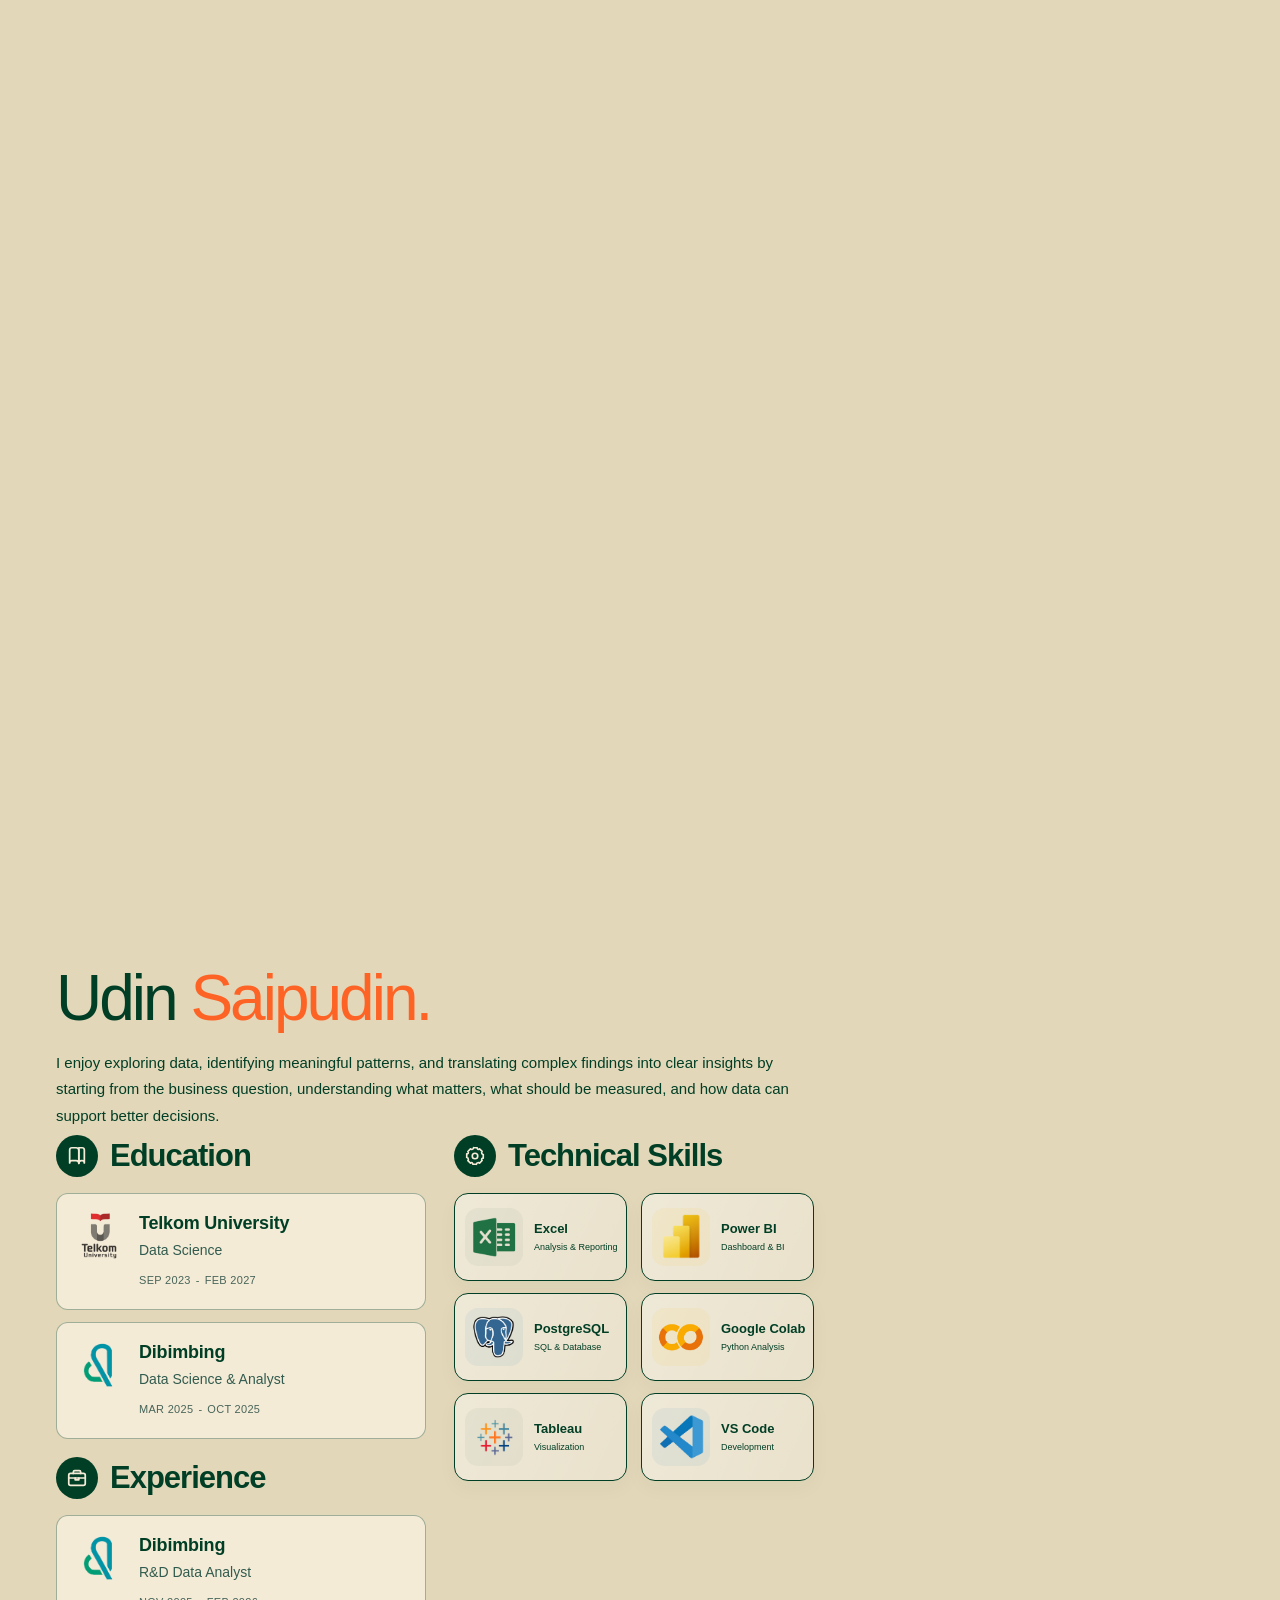
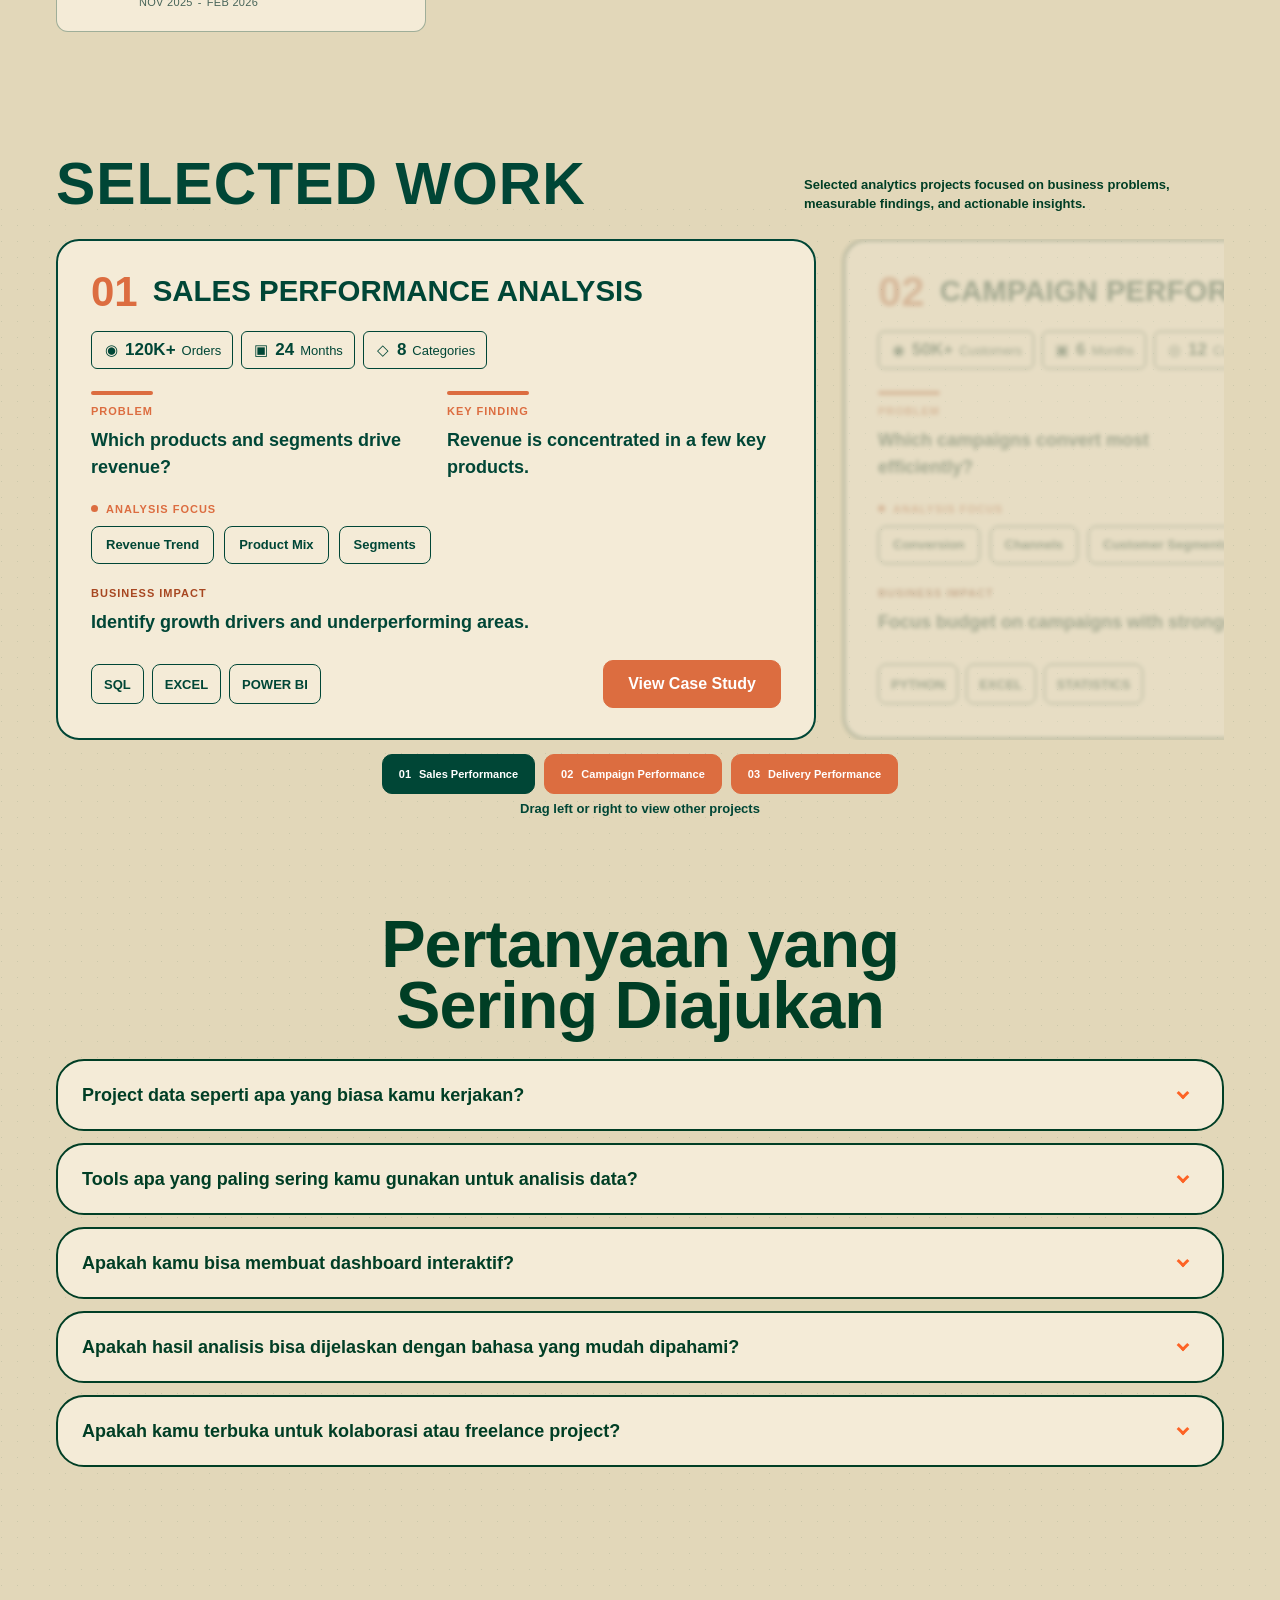
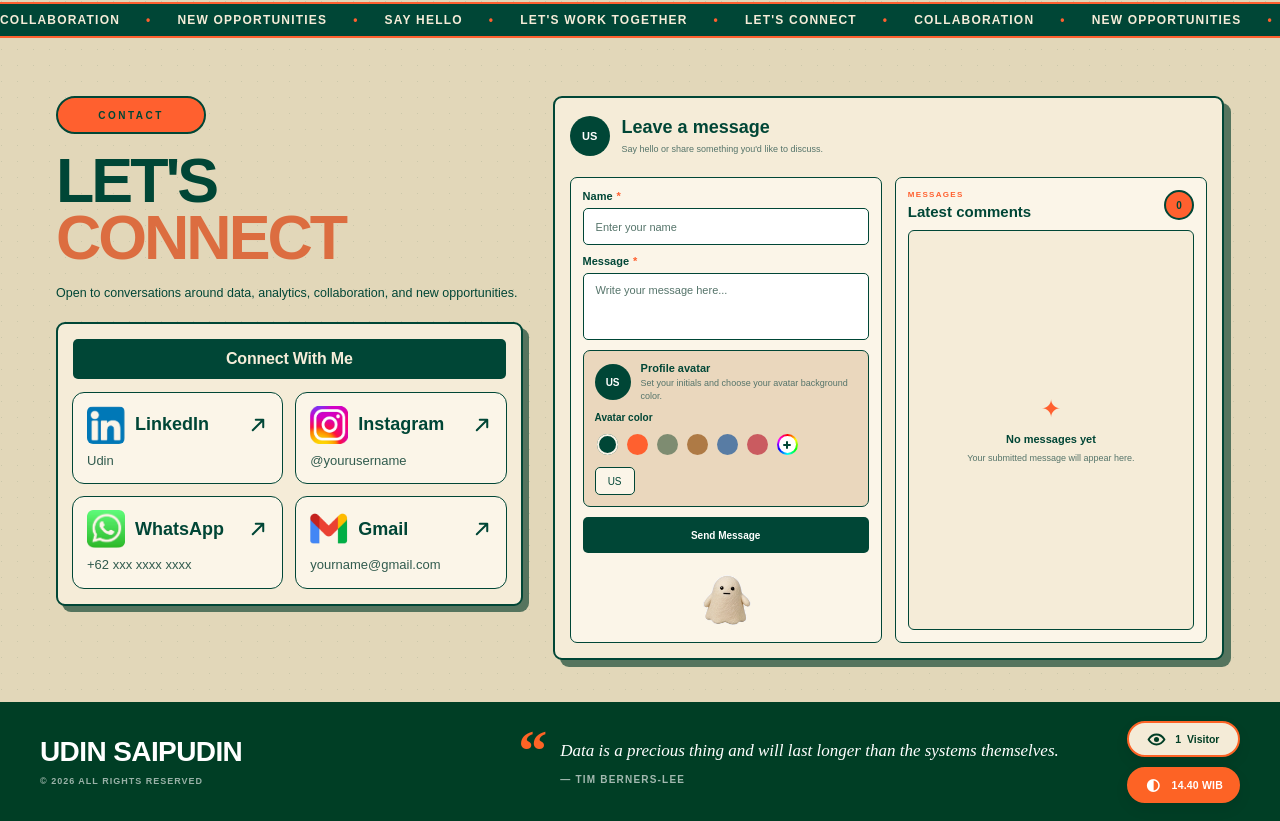
==== index.html @ 961dd802 "1" ====
<!DOCTYPE html>
<html lang="en">

<head>
  <meta charset="UTF-8">

  <!-- ================================================
       VIEWPORT
       ================================================ -->

  <meta
    name="viewport"
    content="width=device-width, initial-scale=1.0"
  >

  <meta
    name="description"
    content="Udin Saipudin — Data Analysis Portfolio"
  >

  <title>Udin Saipudin — Data Analysis Portfolio</title>
  <link rel="icon" href="assets/favicon.svg" type="image/svg+xml">

  <!-- ================================================
       PRELOAD
       ================================================ -->

  <link
    rel="preload"
    href="logo/hantu.gif"
    as="image"
  >


  <!-- ================================================
       GLOBAL STYLES
       ================================================ -->

  <link
    rel="stylesheet"
    href="css/global.css?v=20261027-tablet"
  >

  <link
    rel="stylesheet"
    href="css/intro.css?v=20261027-tablet"
  >


  <!-- ================================================
       DESKTOP LAPTOP
       Shared foundation from 768px (except phone landscape).

       Size adjustments live in desktop-laptop/responsive.css.
       ================================================ -->

  <link
    rel="stylesheet"
    href="css/desktop-laptop/navbar.css?v=20261027-tablet"
    media="screen and (min-width: 768px) and (height > 500px), screen and (width > 932px)"
  >

  <link
    rel="stylesheet"
    href="css/desktop-laptop/home.css?v=20261027-tablet"
    media="screen and (min-width: 768px) and (height > 500px), screen and (width > 932px)"
  >

  <link
    rel="stylesheet"
    href="css/desktop-laptop/about.css?v=20261027-tablet"
    media="screen and (min-width: 768px) and (height > 500px), screen and (width > 932px)"
  >

  <link
    rel="stylesheet"
    href="css/desktop-laptop/projects.css?v=20261027-tablet"
    media="screen and (min-width: 768px) and (height > 500px), screen and (width > 932px)"
  >

  <link
    rel="stylesheet"
    href="css/desktop-laptop/faq.css?v=20261027-tablet"
    media="screen and (min-width: 768px) and (height > 500px), screen and (width > 932px)"
  >

  <link
    rel="stylesheet"
    href="css/desktop-laptop/footer.css?v=20261027-tablet"
    media="screen and (min-width: 768px) and (height > 500px), screen and (width > 932px)"
  >

  <link
    rel="stylesheet"
    href="css/desktop-laptop/contact.css?v=20261027-tablet"
    media="screen and (min-width: 768px) and (height > 500px), screen and (width > 932px)"
  >


  <!-- ================================================
       DESKTOP MONITOR
       1600px+

       Monitor styles override laptop styles.
       ================================================ -->

  <link
    rel="stylesheet"
    href="css/desktop-monitor/about.css?v=20261027-tablet"
    media="screen and (min-width: 1600px)"
  >

  <link
    rel="stylesheet"
    href="css/desktop-monitor/projetcs.css?v=20261027-tablet"
    media="screen and (min-width: 1600px)"
  >

  <link
    rel="stylesheet"
    href="css/desktop-monitor/faq.css?v=20261027-tablet"
    media="screen and (min-width: 1600px)"
  >

  <link
    rel="stylesheet"
    href="css/desktop-monitor/contact.css?v=20261027-tablet"
    media="screen and (min-width: 1600px)"
  >


  <!-- Shared laptop foundation stays active on tablet-sized windows. -->
  <link rel="stylesheet" href="css/desktop-laptop/responsive.css?v=20261027-preserve-laptop"
    media="screen and (768px <= width < 1200px) and (height > 500px), screen and (932px < width < 1200px)">

  <!-- ================================================
       TABLET

       Standard tablet:
       768px - 1199px

       Short landscape screens with width <= 932px
       are reserved for mobile landscape styles.

       The CSS files themselves must use matching
       media conditions.
       ================================================ -->

  <link
    rel="stylesheet"
    href="css/tablet/navbar.css?v=20261027-tablet"
    media="screen and (768px <= width < 1200px) and (height > 500px), screen and (932px < width < 1200px)"
  >

  <link
    rel="stylesheet"
    href="css/tablet/home.css?v=20261027-tablet"
    media="screen and (768px <= width < 1200px) and (height > 500px), screen and (932px < width < 1200px)"
  >

  <link
    rel="stylesheet"
    href="css/tablet/about.css?v=20261027-tablet"
    media="screen and (768px <= width < 1200px) and (height > 500px), screen and (932px < width < 1200px)"
  >

  <link
    rel="stylesheet"
    href="css/tablet/projects.css?v=20261027-tablet"
    media="screen and (768px <= width < 1200px) and (height > 500px), screen and (932px < width < 1200px)"
  >

  <link
    rel="stylesheet"
    href="css/tablet/faq.css?v=20261027-tablet"
    media="screen and (768px <= width < 1200px) and (height > 500px), screen and (932px < width < 1200px)"
  >

  <link
    rel="stylesheet"
    href="css/tablet/contact.css?v=20261027-tablet"
    media="screen and (768px <= width < 1200px) and (height > 500px), screen and (932px < width < 1200px)"
  >

  <link
    rel="stylesheet"
    href="css/tablet/footer.css?v=20261027-tablet"
    media="screen and (768px <= width < 1200px) and (height > 500px), screen and (932px < width < 1200px)"
  >


  <!-- ================================================
       MOBILE — PORTRAIT AND LANDSCAPE

       Portrait / narrow screens:
       width <= 767px

       Phone landscape:
       orientation: landscape
       width <= 932px
       height <= 500px

       IMPORTANT:
       Inside each mobile CSS file, its own @media
       condition must be updated to match.
       ================================================ -->

  <link
    rel="stylesheet"
    href="css/mobile/navbar.css?v=20261027-tablet"
    media="screen and (width < 768px), screen and (orientation: landscape) and (max-width: 932px) and (max-height: 500px)"
  >

  <link
    rel="stylesheet"
    href="css/mobile/home.css?v=20261027-tablet"
    media="screen and (width < 768px), screen and (orientation: landscape) and (max-width: 932px) and (max-height: 500px)"
  >

  <link
    rel="stylesheet"
    href="css/mobile/about.css?v=20261027-tablet"
    media="screen and (width < 768px), screen and (orientation: landscape) and (max-width: 932px) and (max-height: 500px)"
  >

  <link
    rel="stylesheet"
    href="css/mobile/projects.css?v=20261027-tablet"
    media="screen and (width < 768px), screen and (orientation: landscape) and (max-width: 932px) and (max-height: 500px)"
  >

  <link
    rel="stylesheet"
    href="css/mobile/faq.css?v=20261027-tablet"
    media="screen and (width < 768px), screen and (orientation: landscape) and (max-width: 932px) and (max-height: 500px)"
  >

  <link
    rel="stylesheet"
    href="css/mobile/contact.css?v=20261027-tablet"
    media="screen and (width < 768px), screen and (orientation: landscape) and (max-width: 932px) and (max-height: 500px)"
  >

  <link
    rel="stylesheet"
    href="css/mobile/footer.css?v=20261027-tablet"
    media="screen and (width < 768px), screen and (orientation: landscape) and (max-width: 932px) and (max-height: 500px)"
  >

  <!-- Shared card content sizing follows the available card width. -->
  <link rel="stylesheet" href="css/cards.css?v=20261027-preserve-laptop"
    media="screen and (width < 1200px), screen and (width >= 1600px)">
  <link rel="stylesheet" href="css/navigation.css?v=20261027-nav-pill">
  <link rel="stylesheet" href="css/project-details.css?v=20261027-project-panels">
  <link rel="stylesheet" href="css/contact-details.css?v=20261027-contact-copy">
  <link rel="stylesheet" href="css/about-records.css?v=20261027-records">
</head>

<body class="intro-active">

  <!-- ================================================
       INTRO
       ================================================ -->

  <div id="intro-screen" class="intro-screen">

    <div id="intro-content" class="intro-content">

      <div class="intro-ghost-wrap">

        <img
          id="intro-ghost"
          class="intro-ghost"
          src="logo/hantu.gif"
          alt=""
          draggable="false"
        >

      </div>

      <div class="intro-copy">

        <h1 class="intro-title">
          WELCOME
        </h1>

        <p class="intro-subtitle">
          TO MY PORTFOLIO
        </p>

      </div>

    </div>

  </div>


  <!-- ================================================
       NAVBAR
       ================================================ -->

  <div id="navbar-root"></div>


  <!-- ================================================
       MAIN SECTIONS
       ================================================ -->

  <main id="main-root"></main>


  <!-- ================================================
       FOOTER
       ================================================ -->

  <div id="footer-root"></div>


  <!-- ================================================
       JAVASCRIPT
       ================================================ -->

  <script
    src="js/intro.js"
    defer
  ></script>

  <script
    src="js/navbar.js"
    defer
  ></script>

  <script
    src="js/faq.js"
    defer
  ></script>

  <script
    src="js/contact.js"
    defer
  ></script>

  <script
    src="js/footer.js"
    defer
  ></script>

  <script
    src="js/projects-carousel.js"
    defer
  ></script>

  <script
    src="js/app.js"
    defer
  ></script>

</body>
</html>
---- css/global.css ----
/* =========================================================
   UDIN SAIPUDIN — DATA ANALYSIS PORTFOLIO
   GLOBAL FOUNDATION

   REVISED: MOBILE LANDSCAPE SUPPORT

   - Mobile portrait preserved
   - Mobile landscape uses mobile foundation
   - Short landscape screens can scroll vertically
   - Prevent unintended horizontal overflow
   - Green background below footer
   - Desktop and tablet layouts preserved
   ========================================================= */


/* =========================================================
   01. FONT
   ========================================================= */

@import url(
  "https://fonts.googleapis.com/css2?family=Road+Rage&display=swap"
);


/* =========================================================
   02. DESIGN TOKENS
   ========================================================= */

:root {
  --cream: #E2D7B9;
  --peach: #E7C4A4;
  --orange: #FD6325;
  --green: #003E25;
  --paper: #F4EBD7;
  --ink: #0D2D22;

  --unit: 4px;

  /* Normal shell: Navbar + Home */
  --gutter: 24px;
  --max-width: 1560px;

  /*
     Desktop laptop inner canvas:
     About / Projects / FAQ / Contact

     Applies only at 1200px–1599px.

     Monitor 1600px+ is handled by:
     css/desktop-monitor/*.css
  */

  --desktop-content-max: 1280px;
  --desktop-content-gutter: 56px;

  --nav-h: 84px;

  --border: 2px;
  --rounded-border: 3px;

  --radius-sm: 12px;
  --radius-md: 16px;
  --radius-lg: 28px;

  --section-y: 40px;
  --gap: 20px;
}


/* =========================================================
   03. RESET
   ========================================================= */

*,
*::before,
*::after {
  box-sizing: border-box;
}

html {
  scroll-behavior: smooth;
}

/* Keyboard focus stays visible across every device stylesheet. */
:focus-visible {
  outline: 3px solid var(--orange) !important;
  outline-offset: 4px !important;
}

/* The project dialog shares one readable content layout at every breakpoint. */
.case-study-content {
  padding: clamp(24px, 4vw, 56px);
  padding-top: 80px;
  color: var(--green);
}
.case-study-content h2 {
  margin: 0 0 28px;
  font: 900 clamp(28px, 4vw, 48px)/1.1 Impact, sans-serif;
  overflow-wrap: anywhere;
}
.case-study-overview { display: grid; gap: 28px; font-size: 16px; line-height: 1.6; }
.case-study-overview .project-meta, .case-study-overview .focus-items,
.case-study-overview .project-tags { display: flex; flex-wrap: wrap; gap: 12px; }
.case-study-overview .project-insights { display: grid; gap: 24px; }
.case-study-overview .insight-label, .case-study-overview .focus-label,
.case-study-overview .impact-label { color: #a43e18; font-weight: 700; }
.case-study-overview p { margin: 8px 0 0; }
.case-study-overview .project-tag, .case-study-overview .focus-items > span {
  border: 1px solid var(--green); border-radius: 8px; padding: 6px 12px;
}

@media (prefers-reduced-motion: reduce) {
  html { scroll-behavior: auto !important; }
  *, *::before, *::after {
    animation-duration: 0.01ms !important;
    animation-iteration-count: 1 !important;
    transition: none !important;
    scroll-behavior: auto !important;
  }
}

html,
body {
  width: 100%;
  min-height: 100%;
}

body {
  margin: 0;

  color: var(--green);

  background-color: var(--cream);

  background-image:
    url(
      "data:image/svg+xml,%3Csvg xmlns='http://www.w3.org/2000/svg' width='16' height='16' viewBox='0 0 16 16'%3E%3Crect x='1' y='1' width='1' height='1' fill='%23003E25' fill-opacity='.10'/%3E%3C/svg%3E"
    );

  background-size: 16px 16px;

  font-family:
    "Trebuchet MS",
    Arial,
    sans-serif;

  overflow-x: hidden;

  text-rendering: optimizeLegibility;
  -webkit-font-smoothing: antialiased;
}


/* =========================================================
   04. BASIC ELEMENTS
   ========================================================= */

a {
  color: inherit;
  text-decoration: none;
}

button,
input,
textarea,
select {
  font: inherit;
}

button {
  color: inherit;
}

img,
svg {
  display: block;
  max-width: 100%;
}

img {
  height: auto;
}

svg {
  shape-rendering: geometricPrecision;
  text-rendering: geometricPrecision;
}

svg path,
svg line,
svg circle,
svg rect,
svg polyline,
svg polygon {
  vector-effect: non-scaling-stroke;
}


/* =========================================================
   05. MODULAR ROOTS
   ========================================================= */

#navbar-root,
#main-root,
#footer-root {
  width: 100%;
}

#navbar-root {
  position: sticky;
  top: 0;
  z-index: 1000;

  min-height: var(--nav-h);

  background: var(--cream);
}

#main-root {
  width: 100%;
  min-width: 0;
}

#footer-root {
  width: 100%;
}


/* =========================================================
   06. NORMAL MASTER SHELL

   Navbar + Home use the larger canvas.
   ========================================================= */

.shell {
  width:
    min(
      var(--max-width),
      calc(100% - (var(--gutter) * 2))
    );

  margin-left: auto;
  margin-right: auto;
}


/* =========================================================
   07. SECTION POSITION
   ========================================================= */

section[id] {
  scroll-margin-top: 96px;
}

.slide {
  min-height:
    calc(
      100svh - var(--nav-h)
    );

  padding:
    var(--section-y)
    0;

  display: flex;
  align-items: center;
}


/* =========================================================
   08. DESKTOP LAPTOP ONLY
   SMALLER CONTENT CANVAS

   1200px–1599px

   Sections:
   - About
   - Projects
   - FAQ
   - Contact
   ========================================================= */

@media screen and (min-width: 1200px)
and (max-width: 1599px) {

  /* ABOUT */
  #main-root > #about > .shell,

  /* PROJECTS */
  #main-root > #projects > .shell,

  /* CONTACT */
  #main-root > #contact > .shell {
    width:
      min(
        var(--desktop-content-max),
        calc(
          100% -
          (var(--desktop-content-gutter) * 2)
        )
      );

    margin-left: auto;
    margin-right: auto;
  }

  /*
     FAQ uses its own wrapper.
  */

  #main-root > #faq .faq-wrap {
    width:
      min(
        var(--desktop-content-max),
        calc(
          100% -
          (var(--desktop-content-gutter) * 2)
        )
      );

    margin-left: auto;
    margin-right: auto;
  }
}


/* =========================================================
   09. DESKTOP MONITOR
   1600px+

   Each section is controlled by:

   css/desktop-monitor/about.css
   css/desktop-monitor/projects.css
   css/desktop-monitor/faq.css
   css/desktop-monitor/contact.css

   No additional 1280px restriction.
   ========================================================= */


/* =========================================================
   10. SHARED SECTION HEADER
   ========================================================= */

.section-title-row {
  display: flex;
  align-items: flex-end;
  justify-content: space-between;

  gap: 24px;
  margin-bottom: 24px;
}

.section-title {
  margin: 0;

  color: var(--green);

  font:
    900 clamp(48px, 5vw, 82px) / 0.9
    Impact,
    "Arial Black",
    sans-serif;

  letter-spacing: 1px;
  text-transform: uppercase;
}

.section-copy {
  width: min(100%, 520px);
  margin: 0;

  color: var(--green);

  font-size: 15px;
  line-height: 1.62;
  font-weight: 700;
}


/* =========================================================
   11. TABLET

   Standard tablet:
   768px–1199px

   EXCEPTION:
   Short phone landscape up to 932px wide
   is handled by mobile rules below.
   ========================================================= */

@media screen and (min-width: 768px)
and (max-width: 1199px)
and (min-height: 501px),

screen and (min-width: 933px)
and (max-width: 1199px) {

  .shell {
    width: calc(100% - 48px);
  }

  #main-root .faq-wrap {
    width: calc(100% - 48px);

    margin-left: auto;
    margin-right: auto;
  }
}


/* =========================================================
   12. MOBILE PORTRAIT + PHONE LANDSCAPE

   MATCHES index.html:

   A. Width <= 767px

   OR

   B. Landscape
      Width <= 932px
      Height <= 500px

   IMPORTANT:
   This block controls the GLOBAL foundation.

   The separate css/mobile/*.css files must
   also use these same media conditions.
   ========================================================= */

@media screen and (width < 768px),

screen and (orientation: landscape)
and (max-width: 932px)
and (max-height: 500px) {

  /* -----------------------------------------------------
     MOBILE DESIGN TOKENS
     ----------------------------------------------------- */

  :root {
    --gutter: 16px;
  }


  /* -----------------------------------------------------
     DOCUMENT BACKGROUND

     Green outside the body helps prevent cream
     appearing beneath the footer.
     ----------------------------------------------------- */

  html {
    width: 100%;
    min-height: 100%;

    margin: 0;
    padding: 0;

    background-color: #003E25;

    overflow-x: clip;
    overscroll-behavior-y: none;
  }


  /* -----------------------------------------------------
     BODY BACKGROUND
     ----------------------------------------------------- */

  body {
    position: relative;

    width: 100%;
    min-width: 0;
    min-height: 100%;

    margin: 0 !important;
    padding: 0 !important;

    background-color: var(--cream);
    background-image: none;

    overflow-x: clip;
    overflow-y: visible;

    overscroll-behavior-y: none;
  }


  /* -----------------------------------------------------
     CONTENT ROOTS
     ----------------------------------------------------- */

  #navbar-root,
  #main-root,
  #footer-root {
    display: block;

    width: 100%;
    max-width: 100%;
    min-width: 0;

    margin-left: 0;
    margin-right: 0;

    box-sizing: border-box;
  }


  /* -----------------------------------------------------
     MAIN ROOT

     No unwanted gap before footer.
     ----------------------------------------------------- */

  #main-root {
    margin-bottom: 0 !important;
    padding-bottom: 0 !important;

    background-color: var(--cream);
  }


  /* -----------------------------------------------------
     FOOTER ROOT
     ----------------------------------------------------- */

  #footer-root {
    position: relative;

    display: block;

    width: 100%;
    height: auto;
    min-height: 0;

    margin: 0 !important;
    padding: 0 !important;

    background-color: #003E25;
  }


  /* -----------------------------------------------------
     SITE FOOTER
     ----------------------------------------------------- */

  #footer-root .site-footer {
    display: block;

    width: 100%;
    margin: 0 !important;

    background-color: #003E25;
  }


  /* -----------------------------------------------------
     FOOTER LAST CHILD
     ----------------------------------------------------- */

  #footer-root .site-footer > :last-child {
    margin-bottom: 0;
  }


  /* -----------------------------------------------------
     DOCUMENT END
     ----------------------------------------------------- */

  body > #footer-root:last-child {
    margin-bottom: 0 !important;
    padding-bottom: 0 !important;
  }


  /* -----------------------------------------------------
     MOBILE SHELL
     ----------------------------------------------------- */

  .shell {
    width: calc(100% - 32px);

    max-width: calc(100% - 32px);

    margin-left: auto;
    margin-right: auto;
  }


  /* -----------------------------------------------------
     MOBILE FAQ WRAPPER
     ----------------------------------------------------- */

  #main-root .faq-wrap {
    width: calc(100% - 32px);

    max-width: calc(100% - 32px);

    margin-left: auto;
    margin-right: auto;
  }


  /* -----------------------------------------------------
     SECTION SCROLL OFFSET
     ----------------------------------------------------- */

  section[id] {
    scroll-margin-top: 125px;
  }


  /* -----------------------------------------------------
     PREVENT HORIZONTAL OVERFLOW
     ----------------------------------------------------- */

  #main-root > section {
    width: 100%;
    max-width: 100%;
    min-width: 0;
  }

  #main-root > section .shell,
  #main-root > section .faq-wrap {
    min-width: 0;
  }
}


/* =========================================================
   13. PHONE LANDSCAPE — GLOBAL OVERRIDES

   Short landscape screens should use vertical
   document scrolling, not a fixed-height section.

   Do not rotate the content or reduce the
   entire website using CSS transform.
   ========================================================= */

@media screen
and (orientation: landscape)
and (max-width: 932px)
and (max-height: 500px) {

  /* -----------------------------------------------------
     LANDSCAPE VARIABLES
     ----------------------------------------------------- */

  :root {
    --gutter: 16px;

    /*
       Keep existing --nav-h value here.

       The actual landscape navbar height is
       handled in css/mobile/navbar.css.
    */
  }


  /* -----------------------------------------------------
     VERTICAL PAGE SCROLLING
     ----------------------------------------------------- */

  html {
    height: auto;
    min-height: 100%;

    overflow-x: clip;
    overflow-y: auto;
  }

  body {
    height: auto !important;
    min-height: 100%;

    overflow-x: clip;
    overflow-y: visible;
  }


  /* -----------------------------------------------------
     MAIN DOCUMENT

     No fixed landscape height.
     ----------------------------------------------------- */

  #main-root {
    height: auto !important;
    min-height: 0 !important;
    max-height: none !important;

    overflow: visible;
  }


  /* -----------------------------------------------------
     GENERAL SECTION SIZING

     Allow each section to fit its content.
     ----------------------------------------------------- */

  #main-root > section.slide {
    height: auto;
    min-height: 0;

    max-height: none;

    align-items: stretch;

    overflow: visible;
  }


  /* -----------------------------------------------------
     HORIZONTAL LAYOUT PROTECTION
     ----------------------------------------------------- */

  #main-root > section {
    min-width: 0;
    max-width: 100%;
  }

  #main-root > section .shell {
    min-width: 0;
  }


  /* -----------------------------------------------------
     SECTION SCROLL POSITION

     Adjusted for short landscape viewports.
     ----------------------------------------------------- */

  section[id] {
    scroll-margin-top: 90px;
  }


  /* -----------------------------------------------------
     SHARED SECTION TITLES

     Avoid unnecessary overflow.
     ----------------------------------------------------- */

  .section-title-row {
    min-width: 0;
    max-width: 100%;
  }

  .section-title {
    max-width: 100%;
    overflow-wrap: anywhere;
  }

  .section-copy {
    max-width: 100%;
  }


  /* -----------------------------------------------------
     KEEP FOOTER AT NATURAL DOCUMENT END
     ----------------------------------------------------- */

  #footer-root {
    height: auto !important;
    min-height: 0 !important;
    max-height: none !important;

    margin-bottom: 0 !important;
    padding-bottom: 0 !important;
  }
}


/* =========================================================
   14. ACCESSIBILITY
   ========================================================= */

:focus-visible {
  outline:
    3px solid var(--orange);

  outline-offset: 3px;
}


/* =========================================================
   15. UTILITY
   ========================================================= */

.is-hidden {
  opacity: 0;
  visibility: hidden;
  pointer-events: none;
}


/* =========================================================
   16. REDUCED MOTION
   ========================================================= */

@media (prefers-reduced-motion: reduce) {

  html {
    scroll-behavior: auto;
  }

  .ticker-track,
  .availability-dot,
  .bars span {
    animation: none;
  }

  .contact-card,
  .faq-chevron svg {
    transition: none;
  }
}


/* =========================================================
   17. DESKTOP FOOTER BOTTOM FIX

   Laptop: 1200px–1599px
   Monitor: 1600px+

   Preserves existing desktop appearance.
   ========================================================= */

@media screen and (min-width: 1200px) {

  html {
    background-color: #003E25;
    overscroll-behavior-y: none;
  }

  body {
    margin-bottom: 0 !important;
    padding-bottom: 0 !important;

    overscroll-behavior-y: none;
  }

  #main-root {
    margin-bottom: 0 !important;
    padding-bottom: 0 !important;
  }

  #footer-root {
    display: block;
    width: 100%;

    margin: 0 !important;
    padding: 0 !important;

    background-color: #003E25;
  }

  #footer-root .site-footer {
    width: 100%;

    margin: 0 !important;

    background-color: #003E25;
  }

  #footer-root .site-footer > :last-child {
    margin-bottom: 0;
  }
}
---- css/intro.css ----
/* =========================================================
   INTRO
   ========================================================= */

.intro-screen {

  /* =====================================================
     PORTFOLIO COLORS
     ===================================================== */

  --intro-green:
    #004636;

  --intro-orange:
    #DC6D40;

  /*
    BACKGROUND PERSIS DARI GAMBAR LU

    RGB:
    226, 215, 185
  */

  --intro-bg:
    #E2D7B9;



  /* =====================================================
     SCREEN
     ===================================================== */

  position:
    fixed;

  inset:
    0;


  width:
    100%;

  height:
    100dvh;


  z-index:
    999999;


  display:
    flex;

  align-items:
    center;

  justify-content:
    center;


  overflow:
    hidden;



  /* =====================================================
     BACKGROUND

     POLOS.
     TIDAK ADA TITIK.
     ===================================================== */

  background:
    var(--intro-bg);



  opacity:
    1;

  visibility:
    visible;

  pointer-events:
    auto;


  will-change:
    opacity;

}



/* =========================================================
   LOCK PAGE
   ========================================================= */

body.intro-active {

  overflow:
    hidden;

}



/* =========================================================
   INTRO CONTENT
   ========================================================= */

.intro-content {

  width:
    100%;


  display:
    flex;

  flex-direction:
    column;

  align-items:
    center;

  justify-content:
    center;


  gap:
    8px;



  /* =====================================================
     INITIAL STATE
     ===================================================== */

  opacity:
    0;


  transform:
    translate3d(
      0,
      24px,
      0
    )
    scale(.96);


  transform-origin:
    center center;


  backface-visibility:
    hidden;

  -webkit-backface-visibility:
    hidden;


  will-change:
    transform,
    opacity;



  /* =====================================================
     SMOOTH ENTRANCE

     Tidak ada bounce.
     Tidak ada hentakan.
     ===================================================== */

  transition:

    opacity
    1.25s
    cubic-bezier(
      .22,
      1,
      .36,
      1
    ),

    transform
    1.25s
    cubic-bezier(
      .22,
      1,
      .36,
      1
    );

}



/* =========================================================
   CONTENT VISIBLE
   ========================================================= */

.intro-content.is-visible {

  opacity:
    1;


  transform:
    translate3d(
      0,
      0,
      0
    )
    scale(1);

}



/* =========================================================
   GHOST WRAPPER
   ========================================================= */

.intro-ghost-wrap {

  width:
    clamp(
      230px,
      27vw,
      410px
    );


  display:
    flex;

  align-items:
    center;

  justify-content:
    center;

}



/* =========================================================
   GHOST GIF
   ========================================================= */

.intro-ghost {

  display:
    block;


  width:
    100%;

  height:
    auto;


  object-fit:
    contain;


  user-select:
    none;


  pointer-events:
    none;


  -webkit-user-drag:
    none;



  /* GPU render */

  transform:
    translateZ(0);


  backface-visibility:
    hidden;

  -webkit-backface-visibility:
    hidden;

}



/* =========================================================
   WELCOME COPY
   ========================================================= */

.intro-copy {

  position:
    relative;


  margin-top:
    -2px;


  text-align:
    center;



  /* =====================================================
     INITIAL
     ===================================================== */

  opacity:
    0;


  transform:
    translate3d(
      0,
      12px,
      0
    );



  /* =====================================================
     SMOOTH TEXT ENTRANCE
     ===================================================== */

  transition:

    opacity
    .95s
    cubic-bezier(
      .22,
      1,
      .36,
      1
    )
    .22s,

    transform
    .95s
    cubic-bezier(
      .22,
      1,
      .36,
      1
    )
    .22s;


  will-change:
    opacity,
    transform;

}



/* =========================================================
   COPY VISIBLE
   ========================================================= */

.intro-content.is-visible
.intro-copy {

  opacity:
    1;


  transform:
    translate3d(
      0,
      0,
      0
    );

}



/* =========================================================
   WELCOME TITLE
   ========================================================= */

.intro-title {

  margin:
    0;


  padding:
    0;


  color:
    var(--intro-green);



  /* =====================================================
     SAME VISUAL STYLE AS PORTFOLIO
     ===================================================== */

  font:
    900
    clamp(
      52px,
      6.6vw,
      104px
    )
    / .90
    Impact,
    "Arial Black",
    sans-serif;


  letter-spacing:
    .045em;


  text-transform:
    uppercase;


  text-shadow:
    none;

}



/* =========================================================
   SUBTITLE
   ========================================================= */

.intro-subtitle {

  margin:
    14px
    0
    0;


  color:
    var(--intro-orange);


  font-family:
    Impact,
    "Arial Black",
    sans-serif;


  font-size:
    clamp(
      15px,
      1.55vw,
      24px
    );


  line-height:
    1;


  font-weight:
    900;


  letter-spacing:
    .30em;


  text-transform:
    uppercase;

}



/* =========================================================
   ORANGE DECORATIVE LINE
   ========================================================= */

.intro-copy::after {

  content:
    "";


  display:
    block;


  width:
    54px;

  height:
    4px;


  margin:
    17px
    auto
    0;


  border-radius:
    999px;


  background:
    var(--intro-orange);

}



/* =========================================================
   CONTENT LEAVING
   ========================================================= */

.intro-content.is-leaving {

  opacity:
    0;


  transform:
    translate3d(
      0,
      -14px,
      0
    )
    scale(.975);


  transition:

    opacity
    .72s
    cubic-bezier(
      .4,
      0,
      .2,
      1
    ),

    transform
    .72s
    cubic-bezier(
      .4,
      0,
      .2,
      1
    );

}



/* =========================================================
   COPY LEAVING
   ========================================================= */

.intro-content.is-leaving
.intro-copy {

  opacity:
    0;


  transform:
    translate3d(
      0,
      -8px,
      0
    );


  transition:

    opacity
    .52s
    ease,

    transform
    .52s
    ease;

}



/* =========================================================
   SCREEN CLOSING
   ========================================================= */

.intro-screen.is-closing {

  opacity:
    0;


  visibility:
    hidden;


  pointer-events:
    none;


  transition:

    opacity
    .55s
    cubic-bezier(
      .4,
      0,
      .2,
      1
    ),

    visibility
    .55s;

}



/* =========================================================
   TABLET
   ========================================================= */

@media
(
  min-width: 768px
)
and
(
  max-width: 1199px
) {

  .intro-ghost-wrap {

    width:
      clamp(
        220px,
        38vw,
        360px
      );

  }


  .intro-title {

    font-size:
      clamp(
        48px,
        8vw,
        82px
      );

  }

}



/* =========================================================
   MOBILE
   ========================================================= */

@media
(
  max-width: 767px
) {

  .intro-content {

    gap:
      4px;

  }


  .intro-ghost-wrap {

    width:
      clamp(
        180px,
        56vw,
        285px
      );

  }


  .intro-title {

    font-size:
      clamp(
        42px,
        14vw,
        68px
      );


    letter-spacing:
      .025em;

  }


  .intro-subtitle {

    margin-top:
      10px;


    font-size:
      clamp(
        11px,
        3.6vw,
        16px
      );


    letter-spacing:
      .22em;

  }


  .intro-copy::after {

    width:
      42px;


    height:
      3px;


    margin-top:
      13px;

  }

}



/* =========================================================
   REDUCED MOTION
   ========================================================= */

@media
(
  prefers-reduced-motion: reduce
) {

  .intro-content,
  .intro-copy,
  .intro-screen {

    transition-duration:
      .01ms !important;

  }

}
---- css/desktop-laptop/navbar.css ----
/* =========================================================
   DESKTOP — NAVBAR
   Clean floating navbar

   NAV STATE:
   - Normal = green semi-bold
   - Hover = bold + orange dot
   - Active section = bold + orange dot
   - No underline
   - No movement
   ========================================================= */


/* =========================================================
   01. NAVBAR HEIGHT
   ========================================================= */

:root {
  --nav-h: 124px;
}


section[id] {
  scroll-margin-top: 136px;
}


/* =========================================================
   02. NAVBAR ROOT
   ========================================================= */

#navbar-root {
  position: sticky;
  top: 0;

  z-index: 1000;

  width: 100%;
  min-height: var(--nav-h);

  background: transparent;

  border: 0;

  box-shadow: none;
}


/* =========================================================
   03. NAV AREA
   ========================================================= */

.site-nav {
  width: 100%;
  height: var(--nav-h);

  display: flex;

  align-items: center;
  justify-content: center;

  background: transparent;

  border: 0;
}


/* =========================================================
   04. NAV SHELL
   ========================================================= */

.nav-shell {
  width: max-content;
  max-width: calc(100% - 48px);

  margin: 0 auto;
}


/* =========================================================
   05. MAIN NAV CAPSULE
   ========================================================= */

.nav-pill {
  width: max-content;
  height: 84px;

  display: flex;

  align-items: center;
  justify-content: center;

  gap: 28px;

  padding: 0 24px;

  background: var(--paper);

  border:
    1px solid
    rgba(0, 62, 37, 0.07);

  border-radius: 44px;

  box-shadow:
    0 10px 24px
    rgba(0, 62, 37, 0.07);
}


/* =========================================================
   06. REMOVE OLD DIVIDERS
   ========================================================= */

.nav-divider {
  display: none;
}


/* =========================================================
   07. BRAND
   ========================================================= */

.brand {
  flex: 0 0 auto;

  display: flex;

  align-items: center;

  gap: 14px;

  color: var(--green);

  white-space: nowrap;

  text-decoration: none;
}


/* =========================================================
   08. DA CIRCLE
   ========================================================= */

.brand-circle {
  width: 48px;
  height: 48px;

  flex: 0 0 48px;

  display: grid;

  place-items: center;

  border-radius: 50%;

  background: var(--green);

  color: #ffffff;

  font:
    900
    12px / 1
    Impact,
    "Arial Black",
    sans-serif;

  letter-spacing: 0.4px;

  box-shadow:
    0 7px 16px
    rgba(0, 62, 37, 0.16);

  transition:
    background 180ms ease,
    color 180ms ease,
    box-shadow 180ms ease;
}


/* =========================================================
   09. DA HOVER
   NO MOVEMENT
   ========================================================= */

.brand:hover .brand-circle {
  background: var(--orange);

  color: #ffffff;

  box-shadow:
    0 7px 16px
    rgba(253, 99, 37, 0.16);
}


/* =========================================================
   10. BRAND NAME
   ========================================================= */

.brand-name {
  color: var(--green);

  font:
    900
    18px / 1
    Impact,
    "Arial Black",
    sans-serif;

  letter-spacing: 0.2px;

  text-transform: uppercase;
}


/* =========================================================
   11. NAV LINKS CONTAINER
   ========================================================= */

.nav-links {
  flex: 0 0 auto;

  display: flex;

  align-items: center;
  justify-content: center;

  gap: 30px;
}


/* =========================================================
   12. NAV LINK — NORMAL
   ========================================================= */

.nav-links a {
  position: relative;

  height: 40px;

  display: inline-flex;

  align-items: center;
  justify-content: center;

  padding: 0;

  border: 0;
  border-bottom: 0;

  background: transparent;
  background-image: none;

  color: var(--green);

  font-size: 12px;
  line-height: 1;

  font-weight: 600;

  letter-spacing: 0.15px;

  text-decoration: none;

  white-space: nowrap;

  transform: none;

  transition:
    color 180ms ease,
    font-weight 180ms ease;
}


/* =========================================================
   13. REMOVE OLD UNDERLINE
   ========================================================= */

.nav-links a::before {
  content: none !important;

  display: none !important;
}


/* =========================================================
   14. DOT — DEFAULT HIDDEN
   ========================================================= */

.nav-links a::after {
  content: "";

  position: absolute;

  left: 50%;
  bottom: 1px;

  width: 5px;
  height: 5px;

  min-width: 5px;
  max-width: 5px;

  border: 0;

  border-radius: 50%;

  background: var(--orange);

  opacity: 0;

  transform:
    translateX(-50%)
    scale(0);

  transform-origin: center;

  transition:
    opacity 180ms ease,
    transform 180ms ease;
}


/* =========================================================
   15. HOVER
   BOLD + DOT
   NO MOVEMENT
   ========================================================= */

.nav-links a:hover {
  color: var(--green);

  font-weight: 900;

  border: 0;
  border-bottom: 0;

  background: transparent;
  background-image: none;

  text-decoration: none;

  transform: none;
}


.nav-links a:hover::after {
  opacity: 1;

  transform:
    translateX(-50%)
    scale(1);
}


/* =========================================================
   16. ACTIVE SECTION
   BOLD + DOT
   ========================================================= */

.nav-links a.active,
.nav-links a.is-active,
.nav-links a[aria-current="page"] {
  color: var(--green);

  font-weight: 900;

  border: 0;
  border-bottom: 0;

  background: transparent;
  background-image: none;

  text-decoration: none;

  transform: none;
}


/* =========================================================
   17. ACTIVE DOT
   ========================================================= */

.nav-links a.active::after,
.nav-links a.is-active::after,
.nav-links a[aria-current="page"]::after {
  opacity: 1;

  transform:
    translateX(-50%)
    scale(1);
}


/* =========================================================
   18. RESUME BUTTON
   ========================================================= */

.resume-link {
  width: 132px;
  height: 48px;

  flex: 0 0 132px;

  display: inline-flex;

  align-items: center;
  justify-content: center;

  gap: 10px;

  padding: 0 18px;

  border: 0;

  border-radius: 26px;

  background: var(--green);

  color: #ffffff;

  font-size: 13px;
  line-height: 1;

  font-weight: 900;

  letter-spacing: 0.2px;

  text-decoration: none;

  white-space: nowrap;

  overflow: visible;

  box-shadow:
    0 7px 16px
    rgba(0, 62, 37, 0.15);

  transition:
    background 180ms ease,
    color 180ms ease,
    box-shadow 180ms ease;
}


/* =========================================================
   19. RESUME TEXT
   ========================================================= */

.resume-link span {
  display: inline-block;

  flex: 0 0 auto;

  color: #ffffff;

  font-weight: 900;

  opacity: 1;

  visibility: visible;

  transition:
    color 180ms ease;
}


/* =========================================================
   20. RESUME ARROW
   ========================================================= */

.resume-link svg {
  width: 16px;
  height: 16px;

  min-width: 16px;

  flex: 0 0 16px;

  display: block;

  color: #ffffff;

  overflow: visible;

  transition:
    transform 180ms ease,
    color 180ms ease;
}


/* =========================================================
   21. RESUME HOVER
   BUTTON STAYS IN PLACE
   ========================================================= */

.resume-link:hover {
  background: var(--orange);

  color: #ffffff;

  transform: none;

  box-shadow:
    0 10px 20px
    rgba(253, 99, 37, 0.18);
}


.resume-link:hover span {
  color: #ffffff;
}


.resume-link:hover svg {
  color: #ffffff;

  transform:
    translateX(3px);
}


/* =========================================================
   22. FOCUS
   ========================================================= */

.brand:focus-visible,
.nav-links a:focus-visible,
.resume-link:focus-visible {
  outline:
    3px solid
    var(--orange);

  outline-offset: 3px;
}


/* =========================================================
   23. MEDIUM DESKTOP
   1200px — 1399px
   ========================================================= */

@media
  (min-width: 1200px)
  and
  (max-width: 1399px) {

  .nav-pill {
    gap: 24px;

    padding:
      0
      20px;
  }


  .brand-circle {
    width: 44px;
    height: 44px;

    flex-basis: 44px;
  }


  .brand-name {
    font-size: 16px;
  }


  .nav-links {
    gap: 23px;
  }


  .nav-links a {
    font-size: 11px;
  }


  .resume-link {
    width: 122px;
    height: 46px;

    flex-basis: 122px;

    padding:
      0
      15px;

    font-size: 12px;
  }


  .resume-link svg {
    width: 15px;
    height: 15px;

    min-width: 15px;

    flex-basis: 15px;
  }

}


/* =========================================================
   24. FINAL SAFETY OVERRIDE
   NO UNDERLINE
   HOVER / ACTIVE = BOLD + DOT
   ========================================================= */

.nav-links a,
.nav-links a:hover,
.nav-links a:focus,
.nav-links a:active,
.nav-links a.active,
.nav-links a.is-active,
.nav-links a[aria-current="page"] {
  border: 0 !important;
  border-bottom: 0 !important;

  text-decoration: none !important;

  background-image: none !important;

  transform: none !important;
}


/* NORMAL */

.nav-links a {
  color: var(--green) !important;

  font-weight: 600 !important;
}


/* HOVER + ACTIVE = BOLD */

.nav-links a:hover,
.nav-links a.active,
.nav-links a.is-active,
.nav-links a[aria-current="page"] {
  color: var(--green) !important;

  font-weight: 900 !important;
}


/* NEVER USE ::BEFORE */

.nav-links a::before {
  content: none !important;

  display: none !important;
}


/* FORCE ::AFTER TO BE SMALL DOT */

.nav-links a::after {
  content: "" !important;

  display: block !important;

  position: absolute !important;

  left: 50% !important;
  bottom: 1px !important;

  width: 5px !important;
  height: 5px !important;

  min-width: 5px !important;
  max-width: 5px !important;

  border: 0 !important;

  border-radius: 50% !important;

  background: var(--orange) !important;

  opacity: 0 !important;

  transform:
    translateX(-50%)
    scale(0) !important;
}


/* HOVER DOT */

.nav-links a:hover::after {
  opacity: 1 !important;

  transform:
    translateX(-50%)
    scale(1) !important;
}


/* ACTIVE DOT */

.nav-links a.active::after,
.nav-links a.is-active::after,
.nav-links a[aria-current="page"]::after {
  opacity: 1 !important;

  transform:
    translateX(-50%)
    scale(1) !important;
}
---- css/desktop-laptop/home.css ----
/* =========================================================
   DESKTOP — HOME
   Breakpoint: 1200px+
   ========================================================= */


/* =========================================================
   HERO
   ========================================================= */

.hero {

  min-height:
    calc(
      100svh -
      var(--nav-h)
    );

  display:
    flex;

  flex-direction:
    column;

  padding-top:
    20px;

}


/* =========================================================
   HERO MAIN
   ========================================================= */

.hero-main {

  flex:
    1;

  display:
    flex;

  align-items:
    center;

  justify-content:
    center;

  min-height:
    0;

  padding:
    0
    8px;

  overflow:
    hidden;

  position:
    relative;

}


/* =========================================================
   PORTFOLIO TITLE
   ========================================================= */

.portfolio-title {

  width:
    100%;

  margin:
    0;

  text-align:
    center;

  white-space:
    nowrap;


  /* ======================================
     TITLE COLOR
     ====================================== */

  color:
    #e66a3d;


  /* ======================================
     FONT
     ====================================== */

  font-family:

    "Road Rage",

    Impact,

    sans-serif;


  /* ======================================
     TITLE SIZE
     TIDAK DIUBAH
     ====================================== */

  font-size:

    clamp(
      160px,
      27vw,
      540px
    );


  font-weight:
    400;

  line-height:
    .76;

  letter-spacing:
    0;

  text-transform:
    uppercase;


  /* ======================================
     GREEN OUTLINE
     ====================================== */

  -webkit-text-stroke:

    2px

    var(--green);


  /* ======================================
     GREEN SHADOW
     ====================================== */

  text-shadow:

    5px

    5px

    0

    var(--green);


  /* ======================================
     OPTICAL CENTER
     TIDAK DIUBAH
     ====================================== */

  position:
    relative;

  top:
    -25px;

}


/* =========================================================
   SCROLL TEXT
   ========================================================= */

.hero-main::before {

  content:
    "SCROLL";


  position:
    absolute;


  left:
    50%;


  bottom:
    58px;


  z-index:
    5;


  color:
    var(--orange);


  font-family:

    "Manrope",

    Arial,

    Helvetica,

    sans-serif;


  font-size:
    10px;


  line-height:
    1;


  font-weight:
    600;


  letter-spacing:
    2.8px;


  text-transform:
    uppercase;


  white-space:
    nowrap;


  pointer-events:
    none;


  opacity:
    0;


  transform:

    translateX(-50%)

    translateY(6px);


  /* ======================================
     TIMING

     1.5s muncul
     1.5s menghilang
     4s hidden

     TOTAL = 7s
     ====================================== */

  animation:

    scrollTextHint

    7s

    linear

    infinite;

}


/* =========================================================
   DOUBLE ORANGE CHEVRON
   ========================================================= */

.hero-main::after {

  content:
    "";


  position:
    absolute;


  left:
    50%;


  bottom:
    33px;


  /* ======================================
     SIZE
     ====================================== */

  width:
    18px;


  height:
    18px;


  z-index:
    5;


  pointer-events:
    none;


  opacity:
    0;


  /* ======================================
     CHEVRON ATAS

     Tetap tipis.
     ====================================== */

  border-right:

    2.5px

    solid

    var(--orange);


  border-bottom:

    2.5px

    solid

    var(--orange);


  border-radius:
    0;


  /* ======================================
     CHEVRON BAWAH

     Offset diperbesar agar ada jarak
     yang jelas dari chevron atas.

     8px = lebih renggang.
     ====================================== */

  filter:

    drop-shadow(
      8px
      8px
      0
      var(--orange)
    );


  transform:

    translateX(-50%)

    translateY(5px)

    rotate(45deg);


  /* ======================================
     TIMING SAMA DENGAN TEXT
     ====================================== */

  animation:

    scrollArrowHint

    7s

    linear

    infinite;

}


/* =========================================================
   SCROLL TEXT ANIMATION

   0.0s - 1.5s  muncul perlahan
   1.5s - 3.0s  menghilang perlahan
   3.0s - 7.0s  hilang 4 detik
   ========================================================= */

@keyframes scrollTextHint {


  /* ======================================
     START
     ====================================== */

  0% {

    opacity:
      0;


    transform:

      translateX(-50%)

      translateY(6px);

  }


  /* ======================================
     1.5 DETIK
     FULL VISIBLE
     ====================================== */

  21.43% {

    opacity:
      1;


    transform:

      translateX(-50%)

      translateY(0);

  }


  /* ======================================
     3 DETIK
     FULL HIDDEN
     ====================================== */

  42.86% {

    opacity:
      0;


    transform:

      translateX(-50%)

      translateY(-4px);

  }


  /* ======================================
     HIDDEN 4 DETIK
     ====================================== */

  100% {

    opacity:
      0;


    transform:

      translateX(-50%)

      translateY(-4px);

  }

}


/* =========================================================
   DOUBLE ARROW ANIMATION
   ========================================================= */

@keyframes scrollArrowHint {


  /* ======================================
     START
     ====================================== */

  0% {

    opacity:
      0;


    transform:

      translateX(-50%)

      translateY(5px)

      rotate(45deg);

  }


  /* ======================================
     1.5 DETIK
     FULL VISIBLE
     ====================================== */

  21.43% {

    opacity:
      1;


    transform:

      translateX(-50%)

      translateY(0)

      rotate(45deg);

  }


  /* ======================================
     3 DETIK
     FULL HIDDEN
     ====================================== */

  42.86% {

    opacity:
      0;


    transform:

      translateX(-50%)

      translateY(6px)

      rotate(45deg);

  }


  /* ======================================
     HIDDEN 4 DETIK
     ====================================== */

  100% {

    opacity:
      0;


    transform:

      translateX(-50%)

      translateY(6px)

      rotate(45deg);

  }

}


/* =========================================================
   TICKER
   ========================================================= */

.ticker {

  flex:
    0
    0
    auto;

  width:
    100%;

  overflow:
    hidden;


  /* ======================================
     ORANGE TOP BORDER
     ====================================== */

  border-top:

    var(--border)

    solid

    var(--orange);


  /* ======================================
     ORANGE BOTTOM BORDER
     ====================================== */

  border-bottom:

    var(--border)

    solid

    var(--orange);


  /* ======================================
     GREEN BACKGROUND
     ====================================== */

  background:

    var(--green);

}


/* =========================================================
   TICKER TRACK
   ========================================================= */

.ticker-track {

  width:
    max-content;

  display:
    flex;

  align-items:
    center;

  gap:
    40px;


  /* ======================================
     TICKER HEIGHT
     TIDAK DIUBAH
     ====================================== */

  padding:

    22px

    0;


  /* ======================================
     TEXT COLOR
     ====================================== */

  color:
    var(--cream);


  /* ======================================
     MARQUEE
     ====================================== */

  animation:

    marquee

    22s

    linear

    infinite;


  /* ======================================
     FONT
     TIDAK DIUBAH
     ====================================== */

  font:

    900

    17px / 1

    Impact,

    "Arial Black",

    sans-serif;


  letter-spacing:
    2px;

  text-transform:
    uppercase;

  white-space:
    nowrap;

}


/* =========================================================
   OPTIONAL ACCENT
   ========================================================= */

.ticker-track .accent {

  color:
    var(--orange);

}


/* =========================================================
   MARQUEE
   ========================================================= */

@keyframes marquee {

  from {

    transform:
      translateX(0);

  }


  to {

    transform:
      translateX(-50%);

  }

}


/* =========================================================
   REDUCED MOTION
   ========================================================= */

@media
(
  prefers-reduced-motion: reduce
) {

  .hero-main::before,
  .hero-main::after {

    animation:
      none;

    opacity:
      .85;

  }

}
---- css/desktop-laptop/about.css ----
/* =========================================================
   ABOUT — COMPACT PREMIUM V7

   DATE FORMAT:
   SEP 2023
      -
   FEB 2027
   ========================================================= */


/* =========================================================
   BASE
   ========================================================= */

.about-section {
  min-height: 100svh;

  padding:
    68px
    0
    30px
    clamp(38px, 5vw, 82px);

  background:
    var(--cream);

  color:
    var(--green);

  font-family:
    "Manrope",
    sans-serif;

  overflow-x:
    hidden;
}

/* Use the same left edge as the Projects shell below, without resizing About. */
@media (1200px <= width < 1600px) {
  #about.about-section {
    padding-left: max(
      var(--desktop-content-gutter),
      calc((100% - var(--desktop-content-max)) / 2)
    );
  }
}


.about-section *,
.about-section *::before,
.about-section *::after {
  box-sizing:
    border-box;
}


.about-section h1,
.about-section h2,
.about-section h3,
.about-section p,
.about-section span {
  font-family:
    "Manrope",
    sans-serif;
}


/* =========================================================
   MAIN WRAPPER
   ========================================================= */

.about-layout {
  width:
    100%;

  max-width:
    820px;

  margin:
    0;
}


/* =========================================================
   INTRO
   ========================================================= */

.intro-block {
  width:
    100%;

  max-width:
    760px;
}


.about-name {
  margin:
    0;

  color:
    var(--green);

  font-size:
    clamp(
      56px,
      5vw,
      82px
    );

  line-height:
    .94;

  letter-spacing:
    -3px;

  font-weight:
    500;
}


.about-name span {
  color:
    var(--orange);

  font-weight:
    500;
}


.about-copy {
  width:
    100%;

  max-width:
    760px;

  margin-top:
    22px;
}


.about-copy p {
  margin:
    0;

  color:
    var(--green);

  font-size:
    15px;

  line-height:
    1.75;

  font-weight:
    400;
}


/* =========================================================
   MAIN CONTENT GRID
   ========================================================= */

.about-content-grid {
  width:
    100%;

  margin-top:
    6px;

  display:
    grid;

  grid-template-columns:
    376px
    374px;

  column-gap:
    32px;

  justify-content:
    start;

  align-items:
    start;
}


/* =========================================================
   LEFT COLUMN
   ========================================================= */

.about-records {
  width:
    376px;

  min-width:
    0;
}


.record-section {
  width:
    100%;

  max-width:
    376px;
}


.education-section {
  margin-top:
    0;
}


.experience-section {
  margin-top:
    18px;
}


/* =========================================================
   SECTION HEADING
   ========================================================= */

.section-heading {
  position:
    relative;

  display:
    flex;

  align-items:
    center;

  gap:
    12px;

  margin:
    0
    0
    16px;
}


.section-heading::before {
  content:
    "";

  width:
    42px;

  height:
    42px;

  flex:
    0
    0
    42px;

  border-radius:
    50%;

  background-color:
    #003e25;

  background-repeat:
    no-repeat;

  background-position:
    center;

  background-size:
    22px
    22px;
}


.section-heading::after,
.section-heading h2::before,
.section-heading h2::after {
  display:
    none !important;

  content:
    none !important;
}


.section-heading h2 {
  margin:
    0;

  color:
    var(--green);

  font-size:
    31px;

  line-height:
    1;

  letter-spacing:
    -1px;

  font-weight:
    650;
}


/* =========================================================
   HEADING ICON — EDUCATION
   ========================================================= */

.education-section
.section-heading::before {

  background-image:
    url("data:image/svg+xml,%3Csvg xmlns='http://www.w3.org/2000/svg' viewBox='0 0 24 24' fill='none' stroke='%23f5ecd8' stroke-width='1.9' stroke-linecap='round' stroke-linejoin='round'%3E%3Cpath d='M4 5.5A2.5 2.5 0 016.5 3H11a3 3 0 013 3v14a3 3 0 00-3-3H6.5A2.5 2.5 0 004 19.5v-14z'/%3E%3Cpath d='M20 5.5A2.5 2.5 0 0017.5 3H14v17a3 3 0 013-3h.5a2.5 2.5 0 012.5 2.5v-14z'/%3E%3C/svg%3E");
}


/* =========================================================
   HEADING ICON — EXPERIENCE
   ========================================================= */

.experience-section
.section-heading::before {

  background-image:
    url("data:image/svg+xml,%3Csvg xmlns='http://www.w3.org/2000/svg' viewBox='0 0 24 24' fill='none' stroke='%23f5ecd8' stroke-width='1.9' stroke-linecap='round' stroke-linejoin='round'%3E%3Crect x='3' y='7' width='18' height='13' rx='2'/%3E%3Cpath d='M8 7V5.5A1.5 1.5 0 019.5 4h5A1.5 1.5 0 0116 5.5V7'/%3E%3Cpath d='M3 12h18'/%3E%3Cpath d='M10 12v2h4v-2'/%3E%3C/svg%3E");
}


/* =========================================================
   HEADING ICON — TECHNICAL SKILLS
   ========================================================= */

.skills-section
.section-heading::before {

  background-image:
    url("data:image/svg+xml,%3Csvg xmlns='http://www.w3.org/2000/svg' viewBox='0 0 24 24' fill='none' stroke='%23f5ecd8' stroke-width='1.8' stroke-linecap='round' stroke-linejoin='round'%3E%3Ccircle cx='12' cy='12' r='3'/%3E%3Cpath d='M19.4 15a1.7 1.7 0 00.34 1.88l.06.06-2.83 2.83-.06-.06A1.7 1.7 0 0015 19.4a1.7 1.7 0 00-1 .6 1.7 1.7 0 00-.4 1.1V21h-4v-.09A1.7 1.7 0 009 19.4a1.7 1.7 0 00-1.88.34l-.06.06-2.83-2.83.06-.06A1.7 1.7 0 004.6 15a1.7 1.7 0 00-.6-1 1.7 1.7 0 00-1.1-.4H3v-4h.09A1.7 1.7 0 004.6 9a1.7 1.7 0 00-.34-1.88l-.06-.06 2.83-2.83.06.06A1.7 1.7 0 009 4.6a1.7 1.7 0 001-.6 1.7 1.7 0 00.4-1.1V3h4v.09A1.7 1.7 0 0015 4.6a1.7 1.7 0 001.88-.34l.06-.06 2.83 2.83-.06.06A1.7 1.7 0 0019.4 9a1.7 1.7 0 00.6 1 1.7 1.7 0 001.1.4H21v4h-.09A1.7 1.7 0 0019.4 15z'/%3E%3C/svg%3E");
}


/* =========================================================
   RECORD LIST
   ========================================================= */

.record-list {
  display:
    flex;

  flex-direction:
    column;

  gap:
    12px;
}


/* =========================================================
   RECORD CARD
   ========================================================= */

.record-item {
  position:
    relative;

  width:
    100%;

  min-height:
    88px;

  display:
    grid;

  grid-template-columns:
    76px
    1px
    68px
    165px;

  column-gap:
    14px;

  align-items:
    center;

  justify-content:
    start;

  padding:
    11px;

  border:
    1px
    solid
    #003e25;

  border-radius:
    14px;

  background:
    linear-gradient(
      115deg,
      rgba(255, 255, 255, .44),
      rgba(255, 255, 255, .26)
    );

  box-shadow:
    0
    7px
    20px
    rgba(0, 55, 40, .035);

  background-clip:
    padding-box;

  overflow:
    hidden;

  transition:
    transform
    .22s
    ease,
    box-shadow
    .22s
    ease;
}


.record-item:hover {
  transform:
    translateY(-2px);

  box-shadow:
    0
    10px
    24px
    rgba(0, 55, 40, .06);
}


/* =========================================================
   DATE BOX

      SEP 2023
         -
      FEB 2027

   ========================================================= */

.record-date {
  align-self:
    stretch;

  width:
    76px;

  min-width:
    76px;

  padding:
    8px
    5px;

  display:
    flex;

  flex-direction:
    column;

  align-items:
    center;

  justify-content:
    center;

  gap:
    1px;

  border-radius:
    11px;

  background:
    #D9DFC8;

  color:
    #003e25;

  text-align:
    center;

  line-height:
    1;
}


/* DATE TOP */

.record-date
.date-top {
  display:
    block;

  margin:
    0;

  color:
    #003e25;

  font-size:
    10px;

  line-height:
    1.1;

  font-weight:
    700;

  white-space:
    nowrap;
}


/* DASH */

.record-date
.date-dash {
  display:
    block;

  margin:
    2px
    0;

  color:
    #003e25;

  font-size:
    11px;

  line-height:
    1;

  font-weight:
    800;

  text-align:
    center;
}


/* DATE BOTTOM */

.record-date
.date-bottom {
  display:
    block;

  margin:
    0;

  color:
    #003e25;

  font-size:
    10px;

  line-height:
    1.1;

  font-weight:
    700;

  white-space:
    nowrap;
}


/* =========================================================
   DIVIDER
   ========================================================= */

.record-marker {
  width:
    1px;

  height:
    58%;

  min-height:
    42px;

  padding:
    0;

  align-self:
    center;

  background:
    #003e25;
}


.record-marker span {
  display:
    none !important;
}


.record-marker::before,
.record-marker::after {
  display:
    none !important;

  content:
    none !important;
}


/* =========================================================
   RECORD CONTENT
   ========================================================= */

.record-content {
  min-width:
    0;

  width:
    165px;

  max-width:
    165px;
}


.record-content h3 {
  margin:
    0
    0
    4px;

  color:
    var(--green);

  font-size:
    18px;

  line-height:
    1.2;

  letter-spacing:
    -.35px;

  font-weight:
    650;
}


.record-content p {
  margin:
    0;

  color:
    var(--green-secondary);

  font-size:
    11px;

  line-height:
    1.4;

  font-weight:
    400;
}


/* =========================================================
   RECORD LOGO
   Telkom / Dibimbing
   ========================================================= */

.record-logo {
  width:
    68px;

  height:
    62px;

  display:
    flex;

  align-items:
    center;

  justify-content:
    center;

  align-self:
    center;

  justify-self:
    start;

  margin:
    0;

  padding:
    0;

  border-radius:
    0;

  background:
    transparent;

  overflow:
    visible;
}


.record-logo img {
  display:
    block;

  width:
    100%;

  max-width:
    64px;

  height:
    100%;

  max-height:
    56px;

  object-fit:
    contain;

  object-position:
    center;

  background:
    transparent;

  mix-blend-mode:
    multiply;
}


/* Telkom logo can use a little more horizontal room */
.record-logo--telkom img {
  max-width:
    66px;

  max-height:
    58px;
}


/* Dibimbing logo */
.record-logo--dibimbing img {
  max-width:
    64px;

  max-height:
    56px;
}


/* =========================================================
   TECHNICAL SKILLS
   ========================================================= */

.skills-section {
  width:
    374px;

  max-width:
    374px;

  min-width:
    0;

  margin:
    0;

  justify-self:
    start;
}


.skills-section
.section-heading {
  margin-bottom:
    16px;
}


.skills-section
.section-heading h2 {
  white-space:
    nowrap;
}


/* =========================================================
   SKILLS GRID
   ========================================================= */

.skills-grid {
  width:
    100%;

  display:
    grid;

  grid-template-columns:
    repeat(
      2,
      180px
    );

  column-gap:
    14px;

  row-gap:
    12px;

  justify-content:
    start;

  align-items:
    stretch;
}


/* =========================================================
   SKILL CARD
   ========================================================= */

.skill-item {
  position:
    relative;

  width:
    180px;

  min-width:
    0;

  min-height:
    88px;

  display:
    flex;

  align-items:
    center;

  gap:
    11px;

  padding:
    11px
    12px;

  border:
    1px
    solid
    #003e25;

  border-radius:
    14px;

  background:
    linear-gradient(
      115deg,
      rgba(255, 255, 255, .44),
      rgba(255, 255, 255, .26)
    );

  box-shadow:
    0
    7px
    20px
    rgba(0, 55, 40, .035);

  overflow:
    hidden;

  cursor:
    default;

  transition:
    transform
    .22s
    ease,
    box-shadow
    .22s
    ease;
}


.skill-item::before,
.skill-item::after {
  display:
    none !important;

  content:
    none !important;
}


.skill-item:hover {
  transform:
    translateY(-2px);

  box-shadow:
    0
    10px
    24px
    rgba(0, 55, 40, .06);
}


/* =========================================================
   SKILL ICON
   ========================================================= */

.skill-icon {
  position:
    relative;

  z-index:
    2;

  width:
    58px;

  height:
    58px;

  flex:
    0
    0
    58px;

  display:
    flex;

  align-items:
    center;

  justify-content:
    center;

  border-radius:
    13px;

  background:
    rgba(
      0,
      75,
      56,
      .045
    );

  transition:
    transform
    .22s
    ease;
}


.skill-item:nth-child(2)
.skill-icon,

.skill-item:nth-child(4)
.skill-icon {

  background:
    rgba(
      255,
      177,
      0,
      .07
    );
}


.skill-item:nth-child(3)
.skill-icon,

.skill-item:nth-child(6)
.skill-icon {

  background:
    rgba(
      41,
      123,
      179,
      .07
    );
}


.skill-icon img {
  max-width:
    46px;

  max-height:
    46px;

  width:
    auto;

  height:
    auto;

  object-fit:
    contain;

  transition:
    transform
    .22s
    ease;
}


.skill-item:hover
.skill-icon {
  transform:
    scale(1.015);
}


.skill-item:hover
.skill-icon img {
  transform:
    scale(1.04);
}


/* =========================================================
   SKILL TEXT
   ========================================================= */

.skill-text {
  position:
    relative;

  z-index:
    2;

  min-width:
    0;
}


.skill-name {
  display:
    block;

  margin-bottom:
    5px;

  color:
    var(--green);

  font-size:
    13px;

  line-height:
    1.2;

  font-weight:
    650;

  white-space:
    nowrap;
}


.skill-desc {
  display:
    block;

  color:
    var(--green-secondary);

  font-size:
    9px;

  line-height:
    1.35;

  font-weight:
    400;

  white-space:
    nowrap;
}


/* =========================================================
   LARGE DESKTOP
   ========================================================= */

@media
(min-width: 1400px) {

  .about-layout {
    max-width:
      820px;
  }


  .about-content-grid {
    grid-template-columns:
      376px
      374px;

    column-gap:
      32px;
  }

}


/* =========================================================
   SHORT DESKTOP
   ========================================================= */

@media
(max-height: 850px)
and
(min-width: 851px) {

  .about-section {
    padding-top:
      58px;

    padding-bottom:
      20px;
  }


  .about-name {
    font-size:
      58px;
  }


  .about-copy {
    margin-top:
      17px;
  }


  .about-copy p {
    font-size:
      13px;

    line-height:
      1.62;
  }


  .about-content-grid {
    margin-top:
      6px;
  }


  .experience-section {
    margin-top:
      22px;
  }


  .section-heading {
    margin-bottom:
      12px;
  }


  .section-heading::before {
    width:
      37px;

    height:
      37px;

    flex-basis:
      37px;

    background-size:
      19px
      19px;
  }


  .section-heading h2 {
    font-size:
      27px;
  }


  .record-item,
  .skill-item {
    min-height:
      80px;
  }


  .record-item {
    grid-template-columns:
      76px
      1px
      64px
      158px;
  }


  .record-content {
    width:
      158px;

    max-width:
      158px;
  }


  .record-logo {
    width:
      64px;

    height:
      56px;
  }


  .record-logo img {
    max-width:
      60px;

    max-height:
      50px;
  }


  .record-content h3 {
    font-size:
      17px;
  }


  .record-content p {
    font-size:
      10px;
  }


  .skill-icon {
    width:
      54px;

    height:
      54px;

    flex-basis:
      54px;
  }


  .skill-icon img {
    max-width:
      43px;

    max-height:
      43px;
  }


  .skill-name {
    font-size:
      12px;
  }


  .skill-desc {
    font-size:
      8px;
  }

}


/* =========================================================
   MEDIUM DESKTOP
   ========================================================= */

@media
(min-width: 1160px)
and
(max-width: 1399px) {

  .about-layout {
    max-width:
      790px;
  }


  .about-content-grid {
    grid-template-columns:
      370px
      360px;

    column-gap:
      28px;
  }


  .about-records,
  .record-section {
    width:
      370px;

    max-width:
      370px;
  }


  .skills-section {
    width:
      360px;

    max-width:
      360px;
  }


  .skills-grid {
    grid-template-columns:
      repeat(
        2,
        173px
      );

    column-gap:
      14px;
  }


  .record-item {
    grid-template-columns:
      76px
      1px
      62px
      153px;

    column-gap:
      13px;

    padding:
      10px;
  }


  .record-content {
    width:
      153px;

    max-width:
      153px;
  }


  .record-logo {
    width:
      62px;

    height:
      54px;
  }


  .record-logo img {
    max-width:
      58px;

    max-height:
      48px;
  }


  .skill-item {
    width:
      173px;

    padding-left:
      10px;

    padding-right:
      10px;
  }

}


/* =========================================================
   SMALL DESKTOP
   ========================================================= */

@media
(min-width: 851px)
and
(max-width: 1159px) {

  .about-section {
    padding-left:
      30px;
  }


  .about-layout {
    max-width:
      710px;
  }


  .about-content-grid {
    grid-template-columns:
      332px
      336px;

    column-gap:
      24px;
  }


  .about-records,
  .record-section {
    width:
      332px;

    max-width:
      332px;
  }


  .record-item {
    grid-template-columns:
      72px
      1px
      58px
      145px;

    column-gap:
      11px;

    padding:
      10px;
  }


  .record-content {
    width:
      145px;

    max-width:
      145px;
  }


  .record-logo {
    width:
      58px;

    height:
      52px;

    padding:
      0;

    background:
      transparent;
  }


  .record-logo img {
    max-width:
      54px;

    max-height:
      46px;
  }


  .record-date {
    width:
      72px;

    min-width:
      72px;
  }


  .record-content h3 {
    font-size:
      16px;
  }


  .record-content p {
    font-size:
      10px;
  }


  .skills-section {
    width:
      336px;

    max-width:
      336px;
  }


  .skills-grid {
    grid-template-columns:
      repeat(
        2,
        161px
      );

    column-gap:
      14px;
  }


  .skill-item {
    width:
      161px;

    gap:
      9px;

    padding-left:
      9px;

    padding-right:
      9px;
  }


  .skill-icon {
    width:
      52px;

    height:
      52px;

    flex-basis:
      52px;
  }


  .skill-icon img {
    max-width:
      41px;

    max-height:
      41px;
  }


  .skill-name {
    font-size:
      11px;
  }


  .skill-desc {
    font-size:
      7.5px;
  }

}


/* =========================================================
   TABLET
   ========================================================= */

@media
(max-width: 850px) {

  .about-section {
    min-height:
      auto;

    padding:
      88px
      22px
      55px;
  }


  .about-layout {
    max-width:
      100%;

    margin:
      0;
  }


  .about-content-grid {
    margin-top:
      18px;

    grid-template-columns:
      1fr;

    gap:
      38px;
  }


  .about-records,
  .record-section,
  .skills-section {
    width:
      100%;

    max-width:
      100%;
  }


  .skills-grid {
    grid-template-columns:
      repeat(
        2,
        minmax(0, 1fr)
      );

    column-gap:
      12px;

    row-gap:
      12px;
  }


  .skill-item {
    width:
      100%;
  }

}


/* =========================================================
   MOBILE
   ========================================================= */

@media
(max-width: 560px) {

  .about-section {
    padding-left:
      18px;

    padding-right:
      18px;
  }


  .about-name {
    font-size:
      44px;

    line-height:
      .96;
  }


  .about-copy {
    margin-top:
      18px;
  }


  .about-copy p {
    font-size:
      12px;
  }


  .about-content-grid {
    margin-top:
      16px;

    gap:
      34px;
  }


  .experience-section {
    margin-top:
      28px;
  }


  .section-heading {
    gap:
      10px;

    margin-bottom:
      14px;
  }


  .section-heading::before {
    width:
      38px;

    height:
      38px;

    flex-basis:
      38px;

    background-size:
      20px
      20px;
  }


  .section-heading h2 {
    font-size:
      26px;
  }


  .record-list {
    gap:
      10px;
  }


  .record-item {
    min-height:
      0;

    grid-template-columns:
      76px
      52px
      minmax(0, 1fr);

    column-gap:
      10px;

    row-gap:
      8px;

    padding:
      12px;

    border-radius:
      13px;
  }


  .record-date {
    grid-column:
      1;

    grid-row:
      1;
  }


  .record-marker {
    display:
      none;
  }


  .record-logo {
    position:
      static;

    grid-column:
      2;

    grid-row:
      1;

    width:
      52px;

    height:
      48px;

    transform:
      none;

    padding:
      0;

    background:
      transparent;
  }


  .record-content {
    grid-column:
      3;

    grid-row:
      1;

    width:
      auto;

    max-width:
      none;

    align-self:
      center;
  }


  .record-logo img {
    max-width:
      48px;

    max-height:
      42px;
  }


  .record-date {
    width:
      76px;

    min-width:
      76px;

    padding:
      8px
      5px;

    border-radius:
      8px;
  }


  .record-marker {
    display:
      none;
  }


  .record-content h3 {
    margin-bottom:
      3px;

    font-size:
      16px;
  }


  .record-content p {
    font-size:
      10px;
  }
.skills-grid {
    grid-template-columns:
      1fr;

    gap:
      10px;
  }


  .skill-item {
    width:
      100%;

    min-height:
      76px;

    gap:
      11px;

    padding:
      10px
      12px;

    border-radius:
      13px;
  }


  .skill-icon {
    width:
      50px;

    height:
      50px;

    flex:
      0
      0
      50px;

    border-radius:
      11px;
  }


  .skill-icon img {
    max-width:
      39px;

    max-height:
      39px;
  }


  .skill-name {
    margin-bottom:
      3px;

    font-size:
      12px;
  }


  .skill-desc {
    font-size:
      8.5px;
  }

}
---- css/desktop-laptop/projects.css ----
/* ==========================================================
   PROJECTS — DESKTOP LAPTOP 1200px+
   CLICKABLE PREVIEWS + DRAG / SCROLL
   ========================================================== */

#projects {
  --pg: #004636;
  --po: #DC6D40;
  --paper: #E2D7B9;
  --card: #F4EBD7;
  --slide-w: min(760px, 70vw);
  --slide-gap: 27px;

  position: relative;
  width: 100%;
  max-width: 100%;
  min-width: 0;
  margin: -90px 0 0;
  padding: 30px 0 55px;
  color: var(--pg);
  overflow: hidden;
}

#projects *,
#projects *::before,
#projects *::after {
  box-sizing: border-box;
}

#projects .section-title-row {
  display: flex;
  align-items: flex-end;
  justify-content: space-between;
  flex-wrap: wrap;
  gap: 20px;
  width: min(1120px, calc(100% - 80px));
  margin: 0 auto 25px;
}

#projects .section-title {
  margin: 0;
  color: var(--pg);
  font: 900 clamp(45px, 4.6vw, 76px)/1
    Impact, "Arial Black", sans-serif;
  text-transform: uppercase;
}

#projects .section-copy {
  max-width: 420px;
  margin: 0;
  font-size: 13px;
  font-weight: 700;
  line-height: 1.5;
}

#projects .projects-carousel {
  position: relative;
  width: 100%;
  min-width: 0;
  overflow: hidden;
}

#projects .projects-static {
  display: flex !important;
  flex-direction: row !important;
  align-items: stretch;
  grid-template-columns: none !important;
  gap: var(--slide-gap) !important;

  width: 100%;
  max-width: 100%;
  margin: 0;
  padding: 0 max(20px, calc((100% - var(--slide-w)) / 2));

  overflow-x: auto;
  overflow-y: hidden;
  scroll-behavior: auto;
  scroll-snap-type: x mandatory;
  overscroll-behavior-x: contain;
  scrollbar-width: none;
  -webkit-overflow-scrolling: touch;
  touch-action: pan-x pan-y;
  cursor: grab;
}

#projects .projects-static::-webkit-scrollbar {
  display: none;
}

#projects .projects-static.is-dragging {
  cursor: grabbing;
  scroll-snap-type: none !important;
  user-select: none;
}

#projects .projects-static.is-animating {
  scroll-snap-type: none !important;
}

#projects .projects-static > .project-tile {
  display: flex !important;
  flex-direction: column;
  flex: 0 0 var(--slide-w) !important;
  width: var(--slide-w) !important;
  max-width: var(--slide-w);
  min-width: 0;
  min-height: 0;
  height: auto !important;
  margin: 0 !important;
  padding: 30px 33px !important;

  background: var(--card);
  border: 2px solid var(--pg);
  border-radius: 23px;
  scroll-snap-align: center;
  scroll-snap-stop: always;

  opacity: .30;
  filter: blur(2.3px) saturate(.65);
  transform: none !important;
  overflow: hidden;
  transition: opacity .2s ease, filter .2s ease;
}

#projects .project-tile.pc-active {
  opacity: 1;
  filter: none;
  cursor: grab;
}

/* SIDE CARDS REMAIN CLICKABLE */

#projects .projects-static > .project-tile:not(.pc-active) {
  pointer-events: auto !important;
  cursor: pointer;
}

#projects .projects-static > .project-tile:not(.pc-active):hover {
  opacity: .5;
  filter: blur(1.4px) saturate(.85);
}

/* Side content cannot accidentally open a link */
#projects .project-tile:not(.pc-active) a,
#projects .project-tile:not(.pc-active) button {
  pointer-events: none !important;
}

#projects .project-art,
#projects .pc-category,
#projects .project-kicker,
#projects .pc-view-details {
  display: none !important;
}

/* HEADER */

#projects .pc-slide-header {
  display: flex;
  align-items: center;
  width: 100%;
  min-width: 0;
  margin-bottom: 23px;
}

#projects .pc-heading-group {
  display: flex;
  align-items: center;
  gap: 15px;
  min-width: 0;
}

#projects .pc-number {
  flex: 0 0 auto;
  color: var(--po);
  font: 900 clamp(42px, 3.5vw, 54px)/1
    Impact, "Arial Black", sans-serif;
}

#projects .pc-heading-text {
  min-width: 0;
}

#projects .pc-slide-title {
  margin: 0;
  color: var(--pg);
  font: 900 clamp(29px, 2.7vw, 40px)/1.05
    Impact, "Arial Black", sans-serif;
  text-transform: uppercase;
  overflow-wrap: anywhere;
}

#projects .project-tile.pc-ready > h3 {
  display: none !important;
}

/* META */

#projects .project-meta {
  display: flex;
  align-items: center;
  flex-wrap: wrap;
  gap: 9px 14px;
  width: 100%;
  margin-bottom: 25px;
}

#projects .meta-item {
  display: inline-flex;
  align-items: center;
  gap: 6px;
  padding-right: 13px;
  border-right: 0;
  color: var(--pg);
  font-size: 12px;
  line-height: 1.4;
}

#projects .meta-item:last-child {
  border: 0;
  padding-right: 0;
}

#projects .meta-item strong {
  font-size: inherit;
  font-weight: 900;
}

/* PROBLEM + KEY FINDING */

#projects .project-insights {
  display: flex !important;
  flex-direction: column !important;
  grid-template-columns: none !important;
  gap: 23px !important;
  width: 100%;
  margin-bottom: 27px;
}

#projects .insight-item {
  display: block;
  width: 100%;
  min-width: 0;
  margin: 0;
  padding: 0 !important;
  background: transparent !important;
  border: none !important;
  border-radius: 0 !important;
  box-shadow: none !important;
}

#projects .insight-accent {
  display: block;
  width: 29px;
  height: 4px;
  margin-bottom: 9px;
  background: var(--po);
  border-radius: 999px;
}

#projects .insight-label {
  display: block;
  margin-bottom: 10px;
  color: var(--po);
  font-size: 11px;
  font-weight: 900;
  letter-spacing: 1.3px;
  text-transform: uppercase;
}

#projects .insight-item p {
  margin: 0;
  color: var(--pg);
  font-size: 15px;
  font-weight: 700;
  line-height: 1.55;
}

/* FOCUS */

#projects .focus-row {
  width: 100%;
  margin-bottom: 26px;
}

#projects .focus-label {
  display: flex;
  align-items: center;
  gap: 8px;
  margin-bottom: 11px;
  color: var(--po);
  font-size: 11px;
  font-weight: 900;
  letter-spacing: 1.2px;
  text-transform: uppercase;
}

#projects .focus-label::before {
  content: "";
  width: 7px;
  height: 7px;
  flex: 0 0 7px;
  background: var(--po);
  border-radius: 50%;
}

#projects .focus-items {
  display: flex;
  align-items: center;
  flex-wrap: wrap;
  gap: 9px;
  padding-left: 15px;
}

#projects .focus-items span {
  display: inline-flex;
  align-items: center;
  justify-content: center;
  min-height: 35px;
  padding: 7px 13px;
  background: transparent;
  border: 1px solid var(--pg);
  border-radius: 8px;
  color: var(--pg);
  font-size: 11px;
  font-weight: 800;
  transition: background-color .18s, color .18s;
}

#projects .project-tile.pc-active .focus-items span:hover {
  background: var(--pg);
  color: white;
}

/* IMPACT */

#projects .impact-row {
  display: flex;
  align-items: flex-start;
  gap: 10px;
  width: 100%;
  margin-bottom: 26px;
}

#projects .impact-mark {
  flex: 0 0 7px;
  width: 7px;
  height: 7px;
  margin-top: 6px;
  background: var(--po);
  border-radius: 50%;
}

#projects .impact-row > div {
  min-width: 0;
}

#projects .impact-label {
  display: block;
  margin-bottom: 10px;
  color: var(--po);
  font-size: 11px;
  font-weight: 900;
  letter-spacing: 1.2px;
  text-transform: uppercase;
}

#projects .impact-row p {
  margin: 0;
  color: var(--pg);
  font-size: 15px;
  font-weight: 700;
  line-height: 1.55;
}

/* PROJECT FOOTER */

#projects .project-footer {
  display: flex;
  align-items: center;
  justify-content: space-between;
  flex-wrap: wrap;
  gap: 14px;
  width: 100%;
  margin-top: auto;
  padding-top: 20px;
  border-top: 0;
}

#projects .project-tags {
  display: flex;
  align-items: center;
  flex-wrap: wrap;
  gap: 8px;
}

#projects .project-tag {
  display: inline-flex;
  align-items: center;
  justify-content: center;
  min-height: 35px;
  padding: 7px 12px;
  background: transparent;
  border: 1px solid var(--pg);
  border-radius: 8px;
  color: var(--pg);
  font-size: 11px;
  font-weight: 850;
  text-transform: uppercase;
  transition: background-color .18s, color .18s;
}

#projects .project-tile.pc-active .project-tag:hover {
  background: var(--pg);
  color: white;
}

#projects .project-link {
  display: inline-flex;
  align-items: center;
  justify-content: center;
  min-height: 44px;
  padding: 0 19px;
  background: var(--po);
  border: 1.5px solid var(--po);
  border-radius: 10px;
  color: white;
  font-size: 12px;
  font-weight: 900;
  text-decoration: none;
  cursor: pointer;
}

#projects .project-link:hover {
  background: var(--pg);
  border-color: var(--pg);
}

#projects .project-link span {
  display: none;
}

/* NAVIGATION */

#projects .pc-navigation {
  display: flex;
  flex-direction: column;
  align-items: center;
  width: 100%;
  margin-top: 14px;
}

#projects .pc-tabs {
  display: flex;
  align-items: center;
  justify-content: center;
  flex-wrap: wrap;
  gap: 9px;
  width: 100%;
}

#projects .pc-tab {
  appearance: none;
  display: inline-flex;
  align-items: center;
  justify-content: center;
  gap: 8px;
  min-height: 40px;
  padding: 0 16px;
  background: var(--po);
  border: 1.5px solid var(--po);
  border-radius: 10px;
  color: white;
  font-size: 11px;
  font-weight: 800;
  white-space: nowrap;
  cursor: pointer;
  transition: background-color .18s, border-color .18s;
}

#projects .pc-tab-number,
#projects .pc-tab-label {
  color: white;
  font-size: 11px;
  font-weight: 900;
}

#projects .pc-tab.is-active,
#projects .pc-tab.is-preview,
#projects .pc-tab:hover {
  background: var(--pg);
  border-color: var(--pg);
}

#projects .pc-tabs.has-preview
.pc-tab.is-active:not(.is-preview) {
  background: var(--po);
  border-color: var(--po);
}

#projects .pc-hint {
  margin: 7px 0 0;
  color: var(--pg);
  font-size: 13px;
  font-weight: 800;
  text-align: center;
}

/* CASE STUDY MODAL */

.case-study-modal {
  position: fixed !important;
  inset: 0 !important;
  z-index: 999999 !important;
  display: flex !important;
  align-items: center !important;
  justify-content: center !important;
  padding: 30px !important;
  opacity: 0;
  visibility: hidden;
  pointer-events: none;
}

.case-study-modal.is-open {
  opacity: 1 !important;
  visibility: visible !important;
  pointer-events: auto !important;
}

.case-study-backdrop {
  position: absolute;
  inset: 0;
  background: rgba(8,27,21,.58);
  backdrop-filter: blur(1.5px);
}

.case-study-panel {
  position: relative;
  z-index: 2;
  width: min(1180px, 88vw) !important;
  height: min(760px, 84vh) !important;
  min-height: 0 !important;
  margin: 0 !important;
  background: #E2D7B9;
  border: 2px solid #004636;
  border-radius: 24px;
  box-shadow: 0 30px 80px rgba(0,0,0,.25);
  overflow: hidden;
  filter: none !important;
  transform: none !important;
}

.case-study-content {
  width: 100%;
  height: 100%;
  background: #E2D7B9;
  overflow: auto;
}

/* CENTERED X */

.case-study-close {
  position: absolute;
  top: 20px;
  right: 22px;
  z-index: 5;
  display: grid !important;
  place-items: center !important;
  width: 42px;
  height: 42px;
  margin: 0;
  padding: 0 !important;
  background: #E2D7B9;
  border: 1.5px solid #004636;
  border-radius: 50%;
  color: #004636;
  font-size: 0 !important;
  cursor: pointer;
}

.case-study-close::before,
.case-study-close::after {
  content: "" !important;
  position: absolute !important;
  top: 50% !important;
  left: 50% !important;
  width: 18px !important;
  height: 2.5px !important;
  margin: 0 !important;
  background: currentColor !important;
  border-radius: 999px;
  transform-origin: center !important;
  pointer-events: none;
}

.case-study-close::before {
  transform: translate(-50%, -50%) rotate(45deg) !important;
}

.case-study-close::after {
  transform: translate(-50%, -50%) rotate(-45deg) !important;
}

.case-study-close:hover {
  background: #004636;
  color: #E2D7B9;
}

html.case-study-open,
body.case-study-open {
  overflow: hidden;
}

/* SHORT DESKTOP */

@media screen and (min-width: 1200px)
and (max-height: 850px) {
  #projects {
    margin-top: -75px;
    padding-bottom: 35px;
  }

  #projects .projects-static > .project-tile {
    padding: 22px 25px !important;
  }

  #projects .pc-slide-header,
  #projects .project-meta,
  #projects .project-insights,
  #projects .focus-row,
  #projects .impact-row {
    margin-bottom: 17px;
  }

  #projects .project-insights {
    gap: 15px !important;
  }

  #projects .pc-navigation {
    margin-top: 9px;
  }

  #projects .pc-tab {
    min-height: 36px;
    padding: 0 13px;
  }

  #projects .pc-tab-number,
  #projects .pc-tab-label {
    font-size: 10px;
  }

  #projects .pc-hint {
    margin-top: 5px;
    font-size: 11px;
  }

  .case-study-panel {
    height: min(650px, 82vh) !important;
  }
}

#projects .pc-tab:focus-visible,
#projects .project-link:focus-visible,
.case-study-close:focus-visible {
  outline: 2px solid #DC6D40;
  outline-offset: 3px;
}

@media (prefers-reduced-motion: reduce) {
  #projects .project-tile,
  #projects .pc-tab {
    transition: none;
  }
}


/* =========================================
   ALIGN SELECTED WORK WITH DASHBOARD GALLERY
   DESKTOP LAPTOP
   ========================================= */

@media screen and (min-width: 1200px) {

  #projects .section-title-row {
    width: 100%;
    max-width: none;

    margin-left: 0;
    margin-right: 0;

    padding-left: 0;
    padding-right: 0;

    box-sizing: border-box;
  }

  #projects .section-title {
    margin-left: 0;
    padding-left: 0;
    text-align: left;
  }

}

/* Laptop project contents: use both sides of the existing card.
   Other laptop sections and other device layouts keep their current styles. */
@media screen and (1200px <= width < 1600px) {
  #projects .pc-slide-title { font-size: clamp(32px, 2.7vw, 42px); }
  #projects .pc-number { font-size: 54px; }
  #projects .project-meta {
    display: grid; grid-template-columns: repeat(3, minmax(0, 1fr));
    gap: 12px; margin-bottom: 26px;
  }
  #projects .meta-item { font-size: 15px; flex-wrap: wrap; padding-right: 8px; }
  #projects .project-insights {
    display: grid !important;
    grid-template-columns: repeat(2, minmax(0, 1fr)) !important;
    gap: 28px !important; margin-bottom: 28px;
  }
  #projects .insight-label, #projects .focus-label, #projects .impact-label {
    font-size: 13px; letter-spacing: 1px;
  }
  #projects .insight-item p, #projects .impact-row p {
    font-size: 20px; line-height: 1.5;
  }
  #projects .focus-items {
    display: grid; grid-template-columns: repeat(3, minmax(0, 1fr));
    width: 100%; padding-left: 0; gap: 12px;
  }
  #projects .focus-items span {
    min-height: 46px; font-size: 15px; line-height: 1.35;
    text-align: center; white-space: normal;
  }
  #projects .impact-row > div { flex: 1; }
  #projects .project-tag { min-height: 40px; font-size: 13px; }
  #projects .project-link { min-height: 48px; font-size: 16px; padding-inline: 24px; }
  #projects .project-footer { margin-top: 0; padding-top: 22px; }
}
---- css/desktop-laptop/faq.css ----
/* =========================================================
   DESKTOP — FAQ
   FIVE ITEMS
   NO INLINE SVG
   ========================================================= */


/* =========================================================
   01. SECTION
   ========================================================= */

#faq {
  position: relative;

  width: 100%;

  height: auto !important;

  min-height:
    calc(100svh - var(--nav-h)) !important;

  max-height: none !important;

  margin: 0 !important;

  padding:
    28px
    0
    40px;

  display: flex !important;

  align-items: flex-start;

  justify-content: center;

  background:
    transparent;

  box-sizing:
    border-box;

  overflow:
    visible !important;
}


/* =========================================================
   02. GLOBAL SLIDE OVERRIDE
   ========================================================= */

#faq.slide,
#faq.faq-slide {
  position: relative;

  width: 100%;

  height: auto !important;

  min-height:
    calc(100svh - var(--nav-h)) !important;

  max-height: none !important;

  overflow:
    visible !important;
}


/* =========================================================
   03. WRAPPER
   ========================================================= */

#faq .faq-wrap {
  width:
    min(
      1480px,
      calc(100% - 48px)
    );

  max-width:
    1480px;

  margin:
    0
    auto;

  padding:
    0;

  box-sizing:
    border-box;
}


/* =========================================================
   04. HEADING
   ========================================================= */

#faq .faq-heading {
  width: 100%;

  margin:
    0
    0
    24px;

  padding:
    0;

  text-align:
    center;
}


#faq .faq-heading h2 {
  margin:
    0;

  color:
    var(--green);

  font-family:
    Impact,
    "Arial Black",
    sans-serif;

  font-size:
    clamp(
      56px,
      5.2vw,
      82px
    );

  font-weight:
    900;

  line-height:
    .91;

  letter-spacing:
    -1px;
}


/* =========================================================
   05. FAQ LIST
   ========================================================= */

#faq .faq-list {
  width:
    100%;

  display:
    flex;

  flex-direction:
    column;

  gap:
    12px;

  margin:
    0;

  padding:
    0;

  box-sizing:
    border-box;

  overflow:
    visible;
}


/* =========================================================
   06. ITEM
   ========================================================= */

#faq .faq-item {
  position:
    relative;

  display:
    block;

  width:
    100%;

  height:
    auto;

  min-height:
    0;

  flex:
    0
    0
    auto;

  margin:
    0;

  padding:
    0;

  border:
    2px solid
    var(--green);

  border-radius:
    28px;

  background:
    var(--paper);

  box-sizing:
    border-box;

  overflow:
    hidden;
}


/* =========================================================
   07. SUMMARY
   ========================================================= */

#faq .faq-item > summary {
  width:
    100%;

  min-height:
    68px;

  display:
    grid;

  grid-template-columns:
    minmax(0, 1fr)
    30px;

  align-items:
    center;

  gap:
    18px;

  margin:
    0;

  padding:
    15px
    24px;

  list-style:
    none;

  cursor:
    pointer;

  user-select:
    none;

  box-sizing:
    border-box;

  transition:
    background-color
    .18s
    ease;
}


/* remove browser marker */

#faq .faq-item > summary::-webkit-details-marker {
  display:
    none;
}


#faq .faq-item > summary::marker {
  content:
    "";
}


/* =========================================================
   08. QUESTION
   ========================================================= */

#faq .faq-question {
  min-width:
    0;

  margin:
    0;

  color:
    var(--green);

  font-family:
    "Trebuchet MS",
    Arial,
    sans-serif;

  font-size:
    18px;

  font-weight:
    900;

  line-height:
    1.35;

  overflow-wrap:
    anywhere;
}


/* =========================================================
   09. CHEVRON

   PURE CSS.
   NO SVG.
   ========================================================= */

#faq .faq-chevron {
  position:
    relative;

  width:
    30px;

  height:
    30px;

  display:
    block;

  justify-self:
    end;

  flex:
    0
    0
    30px;
}


/*
   Membentuk chevron V menggunakan dua border.
*/

#faq .faq-chevron::before {
  content:
    "";

  position:
    absolute;

  left:
    50%;

  top:
    44%;

  width:
    9px;

  height:
    9px;

  border-right:
    3px solid
    var(--orange);

  border-bottom:
    3px solid
    var(--orange);

  transform:
    translate(
      -50%,
      -50%
    )
    rotate(
      45deg
    );

  transform-origin:
    center;

  transition:
    transform
    180ms
    ease;
}


/* =========================================================
   10. OPEN CHEVRON
   ========================================================= */

#faq .faq-item[open]
.faq-chevron::before {
  transform:
    translate(
      -50%,
      -35%
    )
    rotate(
      225deg
    );
}


/* =========================================================
   11. ANSWER
   ========================================================= */

#faq .faq-answer {
  width:
    100%;

  margin:
    0;

  padding:
    0
    24px
    17px;

  color:
    var(--green);

  box-sizing:
    border-box;
}


#faq .faq-answer p {
  width:
    100%;

  max-width:
    1260px;

  margin:
    0;

  color:
    var(--green);

  font-size:
    14px;

  font-weight:
    700;

  line-height:
    1.55;
}


/* =========================================================
   12. HOVER
   ========================================================= */

#faq .faq-item > summary:hover {
  background:
    rgba(
      231,
      196,
      164,
      .22
    );
}


/* =========================================================
   13. OPEN STATE
   ========================================================= */

#faq .faq-item[open] {
  background:
    var(--paper);
}


/* =========================================================
   14. SHORT DESKTOP
   ========================================================= */

@media
(min-width: 1200px)
and
(max-height: 820px) {

  #faq {
    padding:
      16px
      0
      24px;
  }


  #faq .faq-wrap {
    width:
      min(
        1480px,
        calc(100% - 42px)
      );
  }


  #faq .faq-heading {
    margin-bottom:
      15px;
  }


  #faq .faq-heading h2 {
    font-size:
      clamp(
        48px,
        7vh,
        68px
      );

    line-height:
      .88;
  }


  #faq .faq-list {
    gap:
      9px;
  }


  #faq .faq-item {
    border-radius:
      23px;
  }


  #faq .faq-item > summary {
    min-height:
      54px;

    padding:
      10px
      22px;
  }


  #faq .faq-question {
    font-size:
      16px;

    line-height:
      1.3;
  }


  #faq .faq-chevron {
    width:
      27px;

    height:
      27px;
  }


  #faq .faq-chevron::before {
    width:
      8px;

    height:
      8px;

    border-right-width:
      2px;

    border-bottom-width:
      2px;
  }


  #faq .faq-answer {
    padding:
      0
      22px
      13px;
  }


  #faq .faq-answer p {
    font-size:
      13px;

    line-height:
      1.5;
  }

}


/* =========================================================
   15. EXTRA SHORT DESKTOP
   ========================================================= */

@media
(min-width: 1200px)
and
(max-height: 700px) {

  #faq {
    padding:
      12px
      0
      20px;
  }


  #faq .faq-heading {
    margin-bottom:
      11px;
  }


  #faq .faq-heading h2 {
    font-size:
      clamp(
        42px,
        6.2vh,
        54px
      );
  }


  #faq .faq-list {
    gap:
      7px;
  }


  #faq .faq-item {
    border-radius:
      21px;
  }


  #faq .faq-item > summary {
    min-height:
      48px;

    padding:
      8px
      21px;
  }


  #faq .faq-question {
    font-size:
      14px;
  }


  #faq .faq-answer {
    padding:
      0
      21px
      10px;
  }


  #faq .faq-answer p {
    font-size:
      11.5px;
  }

}
---- css/desktop-laptop/footer.css ----
/* =========================================================
   DESKTOP — FOOTER
   FINAL
   CENTERED QUOTE
   AUTO WIDTH STATUS
   PERFECT CENTER HOME ARROW
   ========================================================= */


/* =========================================================
   01. FOOTER
   ========================================================= */

.site-footer {
  width: 100%;

  padding:
    22px
    0
    20px;

  background:
    var(--green);

  color:
    #ffffff;

  border: 0;

  box-sizing:
    border-box;
}


/* =========================================================
   02. FOOTER CARD
   ========================================================= */

.site-footer .footer-card {
  width:
    min(
      1240px,
      calc(100% - 80px)
    );

  margin:
    0
    auto;

  padding: 0;

  display:
    grid;

  grid-template-columns:
    minmax(240px, 1fr)
    minmax(420px, 1.35fr)
    auto;

  align-items:
    center;

  column-gap:
    42px;

  background:
    transparent;

  border:
    0;

  box-shadow:
    none;
}


/* =========================================================
   03. LEFT — IDENTITY
   ========================================================= */

.site-footer .footer-identity {
  display:
    flex;

  flex-direction:
    column;

  justify-content:
    center;

  align-items:
    flex-start;

  min-width:
    0;
}


/* =========================================================
   04. NAME
   ========================================================= */

.site-footer .footer-name {
  margin:
    0;

  color:
    #ffffff;

  font-size:
    30px;

  line-height:
    1;

  font-weight:
    900;

  letter-spacing:
    -0.6px;

  text-transform:
    uppercase;

  white-space:
    nowrap;
}


/* =========================================================
   05. COPYRIGHT
   ========================================================= */

.site-footer .footer-rights {
  margin-top:
    9px;

  color:
    rgba(
      255,
      255,
      255,
      0.60
    );

  font-size:
    9px;

  line-height:
    1.35;

  font-weight:
    700;

  letter-spacing:
    1px;

  text-transform:
    uppercase;

  white-space:
    nowrap;
}


/* =========================================================
   06. CENTER — QUOTE
   ========================================================= */

.site-footer .footer-quote {
  position:
    relative;

  justify-self:
    center;

  align-self:
    center;

  width:
    min(
      100%,
      600px
    );

  margin:
    0
    auto;

  padding:
    0
    10px
    0
    42px;

  border:
    0;

  box-sizing:
    border-box;

  text-align:
    left;
}


/* =========================================================
   07. QUOTE MARK
   ========================================================= */

.site-footer .footer-quote::before {
  content:
    "“";

  position:
    absolute;

  top:
    -16px;

  left:
    0;

  color:
    var(--orange);

  font-family:
    Georgia,
    "Times New Roman",
    serif;

  font-size:
    64px;

  line-height:
    1;

  font-weight:
    700;
}


/* =========================================================
   08. QUOTE TEXT
   ========================================================= */

.site-footer .footer-quote p {
  margin:
    0;

  color:
    #ffffff;

  font-family:
    Georgia,
    "Times New Roman",
    serif;

  font-size:
    18px;

  line-height:
    1.5;

  font-weight:
    400;

  font-style:
    italic;
}


/* =========================================================
   09. QUOTE AUTHOR
   ========================================================= */

.site-footer .footer-quote cite {
  display:
    block;

  margin-top:
    10px;

  color:
    rgba(
      255,
      255,
      255,
      0.64
    );

  font-family:
    inherit;

  font-size:
    10px;

  line-height:
    1.3;

  font-style:
    normal;

  font-weight:
    800;

  letter-spacing:
    1.2px;

  text-transform:
    uppercase;
}


/* =========================================================
   10. RIGHT — STATUS

   Lebar mengikuti isi terpanjang.
   ========================================================= */

.site-footer .footer-status {
  display:
    inline-grid;

  grid-template-columns:
    max-content;

  grid-auto-rows:
    auto;

  justify-self:
    end;

  justify-items:
    stretch;

  align-items:
    center;

  gap:
    10px;

  width:
    max-content;

  min-width:
    max-content;
}


/* =========================================================
   11. STATUS PILL

   TIDAK ADA FIXED WIDTH.
   ========================================================= */

.site-footer .footer-stat {
  width:
    100%;

  min-width:
    max-content;

  height:
    38px;

  padding:
    0
    16px;

  display:
    flex;

  align-items:
    center;

  justify-content:
    center;

  gap:
    10px;

  box-sizing:
    border-box;

  border-radius:
    999px;

  font-size:
    11px;

  line-height:
    1;

  font-weight:
    800;

  white-space:
    nowrap;

  box-shadow:
    0
    6px
    14px
    rgba(
      0,
      0,
      0,
      0.08
    );
}


/* =========================================================
   12. VISITOR
   ========================================================= */

.site-footer .footer-visitors {
  background:
    var(--paper);

  color:
    var(--green);

  border:
    2px solid
    var(--orange);
}


/* =========================================================
   13. TIME
   ========================================================= */

.site-footer .footer-time {
  background:
    var(--orange);

  color:
    #ffffff;

  border:
    2px solid
    var(--orange);
}


/* =========================================================
   14. STATUS ICON
   ========================================================= */

.site-footer .footer-stat-icon {
  width:
    20px;

  height:
    20px;

  flex:
    0
    0
    20px;

  display:
    grid;

  place-items:
    center;

  color:
    inherit;

  font-size:
    16px;

  line-height:
    1;
}


/* =========================================================
   15. EYE ICON
   ========================================================= */

.site-footer .footer-eye {
  display:
    grid;

  place-items:
    center;
}


.site-footer .footer-eye svg {
  display:
    block;

  width:
    20px;

  height:
    20px;
}


/* =========================================================
   16. VISITOR TEXT
   ========================================================= */

.site-footer .footer-stat-value {
  display:
    inline-flex;

  align-items:
    center;

  justify-content:
    center;

  gap:
    6px;

  width:
    max-content;

  min-width:
    max-content;

  color:
    inherit;

  white-space:
    nowrap;
}


.site-footer #visitorCount {
  font-weight:
    900;

  white-space:
    nowrap;
}


.site-footer #visitorLabel {
  font-weight:
    800;

  white-space:
    nowrap;
}


/* =========================================================
   17. TIME TEXT
   ========================================================= */

.site-footer #footerTime {
  display:
    inline-block;

  width:
    max-content;

  margin:
    0;

  color:
    #ffffff;

  font-size:
    11px;

  line-height:
    1;

  font-weight:
    850;

  letter-spacing:
    0.2px;

  white-space:
    nowrap;
}


/* =========================================================
   18. CLOCK ICON
   ========================================================= */

.site-footer .footer-clock-icon {
  display:
    grid;

  place-items:
    center;

  color:
    #ffffff;

  font-size:
    16px;
}


/* =========================================================
   19. BACK HOME
   ========================================================= */

.back-home {
  position:
    fixed;

  right:
    8px;

  bottom:
    12px;

  z-index:
    900;

  width:
    106px;

  height:
    43px;

  padding:
    0
    10px;

  display:
    inline-flex;

  align-items:
    center;

  justify-content:
    center;

  gap:
    8px;

  border:
    2px solid
    var(--green);

  border-radius:
    999px;

  background:
    var(--paper);

  color:
    var(--green);

  box-sizing:
    border-box;

  font-size:
    10px;

  line-height:
    1;

  font-weight:
    900;

  letter-spacing:
    1px;

  text-decoration:
    none;

  text-transform:
    uppercase;

  box-shadow:
    0
    7px
    18px
    rgba(
      0,
      62,
      37,
      0.10
    );

  transition:
    background 150ms ease,
    color 150ms ease,
    box-shadow 150ms ease,
    transform 150ms ease,
    opacity 150ms ease,
    visibility 150ms ease;
}


/* =========================================================
   20. BACK HOME HOVER
   ========================================================= */

.back-home:hover {
  background:
    var(--orange);

  color:
    #ffffff;

  transform:
    translateY(-2px);

  box-shadow:
    0
    10px
    22px
    rgba(
      253,
      99,
      37,
      0.18
    );
}


/* =========================================================
   21. HOME ICON CIRCLE

   Lingkaran benar-benar center.
   ========================================================= */

.back-home .home-icon {
  position:
    relative;

  width:
    27px;

  height:
    27px;

  flex:
    0
    0
    27px;

  display:
    block;

  border:
    2px solid
    var(--green);

  border-radius:
    50%;

  background:
    var(--green);

  color:
    transparent;

  font-size:
    0;

  line-height:
    0;

  overflow:
    hidden;

  box-sizing:
    border-box;
}


/* =========================================================
   22. ARROW STEM

   Batang panah dibuat secara geometris,
   bukan karakter font.
   ========================================================= */

.back-home .home-icon::before {
  content:
    "";

  position:
    absolute;

  left:
    50%;

  top:
    50%;

  width:
    2px;

  height:
    13px;

  background:
    #ffffff;

  border-radius:
    999px;

  transform:
    translate(
      -50%,
      -40%
    );

  transform-origin:
    center;

  pointer-events:
    none;
}


/* =========================================================
   23. ARROW HEAD

   Kepala panah juga center secara geometris.
   ========================================================= */

.back-home .home-icon::after {
  content:
    "";

  position:
    absolute;

  left:
    50%;

  top:
    50%;

  width:
    8px;

  height:
    8px;

  border-top:
    2px solid
    #ffffff;

  border-left:
    2px solid
    #ffffff;

  transform:
    translate(
      -50%,
      -78%
    )
    rotate(
      45deg
    );

  transform-origin:
    center;

  box-sizing:
    border-box;

  pointer-events:
    none;
}


/* =========================================================
   24. HOME ICON HOVER
   ========================================================= */

.back-home:hover .home-icon {
  border-color:
    #ffffff;

  background:
    transparent;
}


.back-home:hover .home-icon::before {
  background:
    #ffffff;
}


.back-home:hover .home-icon::after {
  border-color:
    #ffffff;
}


/* =========================================================
   25. HOME TEXT
   ========================================================= */

.back-home .home-text {
  display:
    inline-flex;

  align-items:
    center;

  justify-content:
    center;

  color:
    inherit;

  font-size:
    10px;

  line-height:
    1;

  font-weight:
    900;

  white-space:
    nowrap;
}


/* =========================================================
   26. HIDDEN
   ========================================================= */

.back-home.is-hidden {
  opacity:
    0;

  visibility:
    hidden;

  pointer-events:
    none;
}


/* =========================================================
   27. SHORT DESKTOP
   ========================================================= */

@media
(max-height: 900px)
and
(min-width: 1200px) {

  .site-footer {
    padding:
      19px
      0
      18px;
  }


  .site-footer .footer-card {
    column-gap:
      38px;
  }


  .site-footer .footer-name {
    font-size:
      28px;
  }


  .site-footer .footer-quote {
    max-width:
      560px;
  }


  .site-footer .footer-quote p {
    font-size:
      17px;
  }


  .site-footer .footer-quote::before {
    font-size:
      58px;
  }


  .site-footer .footer-stat {
    width:
      100%;

    min-width:
      max-content;

    height:
      36px;

    padding:
      0
      15px;

    gap:
      9px;
  }


  .site-footer .footer-stat-icon {
    width:
      19px;

    height:
      19px;

    flex-basis:
      19px;
  }


  .site-footer .footer-eye svg {
    width:
      19px;

    height:
      19px;
  }


  .site-footer #footerTime,
  .site-footer .footer-stat {
    font-size:
      10.5px;
  }


  .back-home {
    right:
      7px;

    bottom:
      10px;

    width:
      102px;

    height:
      41px;
  }


  .back-home .home-icon {
    width:
      26px;

    height:
      26px;

    flex-basis:
      26px;
  }


  .back-home .home-icon::before {
    height:
      12px;
  }


  .back-home .home-icon::after {
    width:
      7px;

    height:
      7px;
  }

}


/* =========================================================
   28. VERY SHORT DESKTOP
   ========================================================= */

@media
(max-height: 760px)
and
(min-width: 1200px) {

  .site-footer {
    padding:
      16px
      0
      15px;
  }


  .site-footer .footer-name {
    font-size:
      26px;
  }


  .site-footer .footer-rights {
    margin-top:
      7px;

    font-size:
      8px;
  }


  .site-footer .footer-quote {
    max-width:
      530px;
  }


  .site-footer .footer-quote p {
    font-size:
      15px;
  }


  .site-footer .footer-quote cite {
    margin-top:
      7px;

    font-size:
      9px;
  }


  .site-footer .footer-quote::before {
    top:
      -10px;

    font-size:
      52px;
  }


  .site-footer .footer-status {
    gap:
      8px;
  }


  .site-footer .footer-stat {
    width:
      100%;

    min-width:
      max-content;

    height:
      34px;

    padding:
      0
      14px;

    gap:
      8px;
  }


  .site-footer .footer-stat-icon {
    width:
      18px;

    height:
      18px;

    flex-basis:
      18px;
  }


  .site-footer .footer-eye svg {
    width:
      18px;

    height:
      18px;
  }


  .site-footer #footerTime,
  .site-footer .footer-stat {
    font-size:
      10px;
  }


  .back-home {
    width:
      98px;

    height:
      39px;
  }


  .back-home .home-icon {
    width:
      25px;

    height:
      25px;

    flex-basis:
      25px;
  }

}
---- css/desktop-laptop/contact.css ----
/* =========================================================
   CONTACT — DESKTOP LAPTOP
   FULL CSS — ORANGE HOVER REVISION
   ========================================================= */

/* 01. VARIABLES */

#contact {
  --green: #004636;
  --orange: #ff602f;
  --paper: #f5ecd8;
  --card: #fbf5e8;
  --field: #f8f2e3;
  --profile: #ead7bd;
  --sage: #004636;
  --sage-light: #004636;
  --text-soft: #55746a;
  --shadow: #55745e;
  --error: #ff3535;

  position: relative;
  width: 100%;
  margin: 0;
  padding: 0;
  color: var(--green);
  box-sizing: border-box;
}

#contact *,
#contact *::before,
#contact *::after {
  box-sizing: border-box;
}

#contact.slide {
  position: relative;
  display: flex !important;
  flex-direction: column;
  width: 100%;
  height: auto !important;
  min-height: 0 !important;
  margin: 0 !important;
  padding: 0 !important;
  overflow: visible;
}

/* =========================================================
   02. MARQUEE
   ========================================================= */

#contact .contact-end-marquee {
  position: relative;
  z-index: 1;
  display: flex;
  align-items: center;
  flex: 0 0 36px;
  width: 100%;
  height: 36px;
  margin: 0;
  padding: 0;
  overflow: hidden;
  background: var(--green);
  border-top: 2px solid var(--orange);
  border-bottom: 2px solid var(--orange);
  transform: translateY(-60px);
  pointer-events: none;
}

#contact .contact-end-track {
  display: flex;
  align-items: center;
  flex: 0 0 auto;
  width: max-content;
  min-width: max-content;
  animation: contactMarqueeMove 34s linear infinite;
  will-change: transform;
}

#contact .contact-end-sequence {
  display: flex;
  align-items: center;
  flex: 0 0 auto;
  gap: 26px;
  min-width: max-content;
  padding-right: 26px;
  color: var(--paper);
  font-size: 12px;
  font-weight: 900;
  letter-spacing: 1.2px;
  text-transform: uppercase;
  white-space: nowrap;
}

#contact .contact-end-sequence span,
#contact .contact-end-sequence b {
  flex: 0 0 auto;
  white-space: nowrap;
}

#contact .contact-end-sequence b {
  color: var(--orange);
}

@keyframes contactMarqueeMove {
  from {
    transform: translateX(0);
  }

  to {
    transform: translateX(-50%);
  }
}

/* =========================================================
   03. MAIN LAYOUT
   ========================================================= */

#contact .contact-shell {
  position: relative;
  z-index: 1;
  width: min(1440px, calc(100% - 88px));
  max-width: 100%;
  margin: 0 auto;
  padding: 10px 0 30px;
  transform: translateY(-12px);
}

#contact .contact-layout {
  display: grid;
  grid-template-columns:
    minmax(0, 0.82fr)
    minmax(0, 1.18fr);
  gap: 30px;
  align-items: start;
  width: 100%;
}

#contact .contact-left,
#contact .contact-right {
  width: 100%;
  min-width: 0;
}

#contact .contact-left {
  display: flex;
  flex-direction: column;
  align-items: stretch;
}

#contact .contact-right {
  display: flex;
}

/* =========================================================
   04. LEFT TITLE
   ========================================================= */

#contact .contact-label {
  display: inline-flex;
  align-items: center;
  justify-content: center;
  align-self: flex-start;
  min-width: 150px;
  height: 38px;
  padding: 0 24px;
  background: var(--orange);
  border: 2px solid var(--green);
  border-radius: 999px;
  color: var(--green);
  font-size: 10px;
  font-weight: 900;
  letter-spacing: 2.5px;
  text-transform: uppercase;
}

#contact .contact-title {
  margin: 18px 0 0;
  color: var(--green);
  font-family: "Manrope", sans-serif;
  font-size: clamp(52px, 4.9vw, 80px);
  font-weight: 900;
  letter-spacing: -3px;
  line-height: 0.91;
  text-transform: uppercase;
}

#contact .contact-title span {
  display: block;
  color: #dc6d40;
}

#contact .contact-intro {
  max-width: 520px;
  margin: 18px 0;
  color: var(--green);
  font-size: 12.5px;
  font-weight: 500;
  line-height: 1.55;
}

/* =========================================================
   05. CONNECT WITH ME
   ========================================================= */

#contact .contact-list {
  position: relative;
  isolation: isolate;
  display: grid;
  grid-template-columns: repeat(2, minmax(0, 1fr));
  gap: 12px;
  width: 100%;
  margin: 0;
  padding: 68px 14px 15px;
  background: var(--paper);
  border: 2px solid var(--green);
  border-radius: 9px;
  box-shadow: 6px 6px 0 var(--shadow);
}

#contact .contact-list::before {
  content: "Connect With Me";
  position: absolute;
  top: 15px;
  left: 15px;
  right: 15px;
  height: 40px;
  display: flex;
  align-items: center;
  justify-content: center;
  padding: 0 14px;
  background: var(--green);
  color: var(--paper);
  border-radius: 5px;
  font-size: 16px;
  font-weight: 850;
  letter-spacing: -0.2px;
  text-align: center;
  z-index: 1;

  transition:
    background-color 0.2s ease,
    color 0.2s ease;
}

/* GREEN TO ORANGE */

#contact .contact-list:hover::before {
  background: var(--orange);
  color: var(--green);
}

#contact .contact-list:focus-within::before {
  background: var(--orange);
  color: var(--green);
}

#contact .contact-list::after {
  content: none;
}

/* =========================================================
   06. SOCIAL CARDS
   ========================================================= */

#contact .contact-item {
  position: relative;
  z-index: 1;
  display: flex;
  align-items: center;
  width: 100%;
  min-width: 0;
  min-height: 86px;
  margin: 0;
  padding: 11px;
  background: var(--card);
  border: 1.5px solid var(--green);
  border-radius: 7px;
  color: var(--green);
  text-decoration: none;
  overflow: hidden;

  transition:
    background-color 0.2s ease,
    transform 0.2s ease,
    box-shadow 0.2s ease;
}

#contact .contact-item::before {
  content: none;
  display: none;
}

#contact .contact-item:hover {
  background: #f0e2cb;
  transform: translateY(-2px);
  box-shadow: 3px 3px 0 var(--shadow);
}

#contact .contact-item-main {
  display: flex;
  align-items: center;
  gap: 11px;
  flex: 1;
  width: 100%;
  min-width: 0;
  margin: 0;
  padding: 0;
}

#contact .contact-item-logo {
  display: flex;
  align-items: center;
  justify-content: center;
  flex: 0 0 44px;
  width: 44px;
  height: 44px;
  padding: 6px;
  background: white;
  border: 1px solid var(--green);
  border-radius: 6px;
}

#contact .contact-item-logo img {
  display: block;
  width: 30px;
  height: 30px;
  object-fit: contain;
}

#contact .contact-item-text {
  flex: 1;
  min-width: 0;
}

#contact .contact-item-text h3 {
  margin: 0 0 5px;
  color: var(--green);
  font-size: 14px;
  font-weight: 850;
  line-height: 1.2;
}

#contact .contact-item-text p {
  margin: 0;
  color: var(--text-soft);
  font-size: 10px;
  line-height: 1.4;
  white-space: nowrap;
  overflow: hidden;
  text-overflow: ellipsis;
}

/* =========================================================
   07. SOCIAL ARROW
   ========================================================= */

#contact .contact-item::after {
  content: "";
  display: block;
  flex: 0 0 28px;
  width: 28px;
  height: 28px;
  margin-left: 7px;
  padding: 0;
  border: 1.5px solid var(--green);
  border-radius: 50%;
  background-color: var(--paper);

  background-image: url("data:image/svg+xml,%3Csvg xmlns='http://www.w3.org/2000/svg' viewBox='0 0 24 24' fill='none' stroke='%23004636' stroke-width='2.7' stroke-linecap='round' stroke-linejoin='round'%3E%3Cpath d='M5 19 19 5M9 5h10v10'/%3E%3C/svg%3E");

  background-size: 15px 15px;
  background-position: center;
  background-repeat: no-repeat;
}

#contact .contact-item:hover::after {
  background-color: #e5d4b7;
}

/* =========================================================
   08. RIGHT PANEL
   ========================================================= */

#contact .contact-panel {
  position: relative;
  width: 100%;
  min-width: 0;
  padding: 15px;
  background: var(--paper);
  border: 2px solid var(--green);
  border-radius: 9px;
  box-shadow: 7px 7px 0 var(--shadow);
}

#contact .contact-panel::before,
#contact .contact-panel::after {
  content: none;
  display: none;
}

#contact .contact-panel-head {
  position: relative;
  display: flex;
  align-items: center;
  gap: 12px;
  min-height: 54px;
  padding: 0 0 8px;
  margin-bottom: 10px;
  border: none !important;
  box-shadow: none !important;
}

#contact .contact-panel-head::before,
#contact .contact-panel-head::after {
  content: none !important;
  display: none !important;
}

#contact .contact-avatar {
  display: grid;
  place-items: center;
  flex: 0 0 40px;
  width: 40px;
  height: 40px;
  background: var(--green);
  border-radius: 50%;
  color: white;
  font-size: 11px;
  font-weight: 900;
}

#contact .contact-panel-head-text {
  flex: 1;
  min-width: 0;
}

#contact .contact-panel-head-text h3 {
  margin: 0 0 4px;
  color: var(--green);
  font-size: 18px;
  font-weight: 850;
  line-height: 1.2;
}

#contact .contact-panel-head-text p {
  margin: 0;
  color: var(--text-soft);
  font-size: 9px;
  line-height: 1.4;
}

/* =========================================================
   09. FORM AND COMMENTS
   ========================================================= */

#contact .message-layout {
  display: grid !important;
  grid-template-columns: repeat(2, minmax(0, 1fr));
  gap: 13px !important;
  width: 100%;
  min-height: 420px;
  align-items: stretch;
}

#contact .message-compose,
#contact .message-comments {
  width: 100%;
  min-width: 0;
  min-height: 420px;
  padding: 12px;
  background: var(--card);
  border: 1.5px solid var(--green);
  border-radius: 7px;
}

#contact .message-compose {
  display: flex;
  flex-direction: column;
}

#contact .message-comments {
  display: flex;
  flex-direction: column;
  gap: 10px;
}

/* =========================================================
   10. CONTACT FORM
   ========================================================= */

#contact .contact-form {
  display: flex;
  flex-direction: column;
  gap: 10px;
  width: 100%;
  min-width: 0;
  min-height: 395px;
}

#contact .form-group {
  display: flex;
  flex-direction: column;
  gap: 6px;
  width: 100%;
  min-width: 0;
  margin: 0;
}

#contact .form-group label {
  display: flex;
  align-items: center;
  gap: 4px;
  margin: 0;
  color: var(--green);
  font-size: 11px;
  font-weight: 800;
}

#contact .form-group label span {
  color: var(--orange);
}

#contact .form-group input,
#contact .form-group textarea {
  display: block;
  width: 100%;
  min-width: 0;
  margin: 0;
  padding: 10px 12px;
  background: white;
  border: 1.5px solid var(--green);
  border-radius: 5px;
  color: var(--green);
  font: inherit;
  font-size: 11px;
  outline: none;
  box-shadow: none;
}

#contact .form-group input {
  height: 37px;
}

#contact .form-group textarea {
  height: 67px;
  min-height: 67px;
  max-height: 67px;
  resize: none;
}

#contact .form-group input:focus,
#contact .form-group textarea:focus {
  border-color: var(--green);
  box-shadow: none;
}

#contact .form-group input::placeholder,
#contact .form-group textarea::placeholder {
  color: #55746a;
}

/* =========================================================
   11. PROFILE BUILDER
   ========================================================= */

#contact .profile-builder {
  position: relative;
  width: 100%;
  min-width: 0;
  padding: 11px;
  background: var(--profile);
  border: 1.5px solid var(--green);
  border-radius: 7px;
  animation: none;
  box-shadow: none;
}

#contact .profile-builder-head {
  display: flex;
  align-items: center;
  gap: 10px;
  margin-bottom: 10px;
}

#contact .profile-preview-avatar {
  display: flex;
  align-items: center;
  justify-content: center;
  flex: 0 0 36px;
  width: 36px;
  height: 36px;
  background: var(--green);
  border-radius: 50%;
  color: white;
  font-size: 10px;
  font-weight: 850;
}

#contact .profile-builder-copy {
  flex: 1;
  min-width: 0;
}

#contact .profile-builder-copy strong {
  display: block;
  margin: 0 0 3px;
  color: var(--green);
  font-size: 11px;
  font-weight: 850;
}

#contact .profile-builder-copy p {
  margin: 0;
  color: var(--text-soft);
  font-size: 9px;
  line-height: 1.4;
}

/* =========================================================
   12. PROFILE CONTROLS
   ========================================================= */

#contact .profile-controls {
  display: flex;
  flex-direction: column;
  align-items: stretch;
  gap: 8px;
  width: 100%;
  min-width: 0;
}

#contact .profile-control {
  width: 100%;
  min-width: 0;
}

#contact .profile-control label {
  display: block;
  margin: 0 0 7px;
  color: var(--green);
  font-size: 10px;
  font-weight: 800;
}

#contact .initials-control {
  order: 2;
  display: flex;
  align-items: center;
  justify-content: flex-start;
}

#contact .initials-control label {
  display: none;
}

#contact #contactInitials {
  display: block;
  width: 40px;
  height: 28px;
  padding: 3px;
  background: var(--card);
  border: 1.5px solid var(--green);
  border-radius: 5px;
  color: var(--green);
  font-size: 10px;
  text-align: center;
  text-transform: uppercase;
  outline: none;
  box-shadow: none;
  animation: none;
}

/* =========================================================
   13. AVATAR COLORS
   ========================================================= */

#contact .avatar-colors {
  display: flex;
  flex-wrap: wrap;
  align-items: center;
  justify-content: flex-start;
  gap: 9px;
  row-gap: 8px;
  width: 100%;
  max-width: 100%;
  min-width: 0;
  margin: 0;
  padding: 4px 2px;
}

#contact .avatar-color {
  display: inline-flex;
  align-items: center;
  justify-content: center;
  flex: 0 0 21px;
  width: 21px;
  height: 21px;
  min-width: 21px;
  min-height: 21px;
  margin: 0;
  padding: 0;
  background: var(--swatch, var(--green));
  border: none;
  border-radius: 50%;
  outline: none;
  box-shadow: none;
  cursor: pointer;
  transition:
    transform 0.2s ease,
    box-shadow 0.2s ease;
}

#contact .avatar-color:hover {
  transform: scale(1.08);
}

#contact .avatar-colors > .avatar-color:nth-of-type(7),
#contact .avatar-colors > .avatar-color:nth-of-type(8),
#contact .avatar-colors > .avatar-color:nth-of-type(9) {
  display: none !important;
}

#contact .avatar-color.is-active {
  outline: none !important;
  outline-offset: 0 !important;
  border: none !important;
  box-shadow:
    inset 0 0 0 2px var(--card) !important;
}

#contact .avatar-color:focus-visible {
  outline: 2px solid var(--green) !important;
  outline-offset: 2px !important;
}

/* =========================================================
   14. CUSTOM COLOR BUTTON
   ========================================================= */

#contact .custom-color-wrap {
  position: relative;
  display: inline-flex;
  align-items: center;
  justify-content: center;
  flex: 0 0 21px;
  width: 21px;
  height: 21px;
  margin: 0;
  padding: 0;
}

#contact .custom-color-button {
  display: flex;
  align-items: center;
  justify-content: center;
  width: 21px;
  height: 21px;
  min-width: 21px;
  min-height: 21px;
  margin: 0;
  padding: 0;
  border: 2px solid transparent;
  border-radius: 50%;
  background:
    linear-gradient(white, white) padding-box,
    conic-gradient(
      red, yellow, lime,
      cyan, blue, magenta, red
    ) border-box;
  cursor: pointer;
}

#contact .custom-color-plus {
  position: relative;
  display: flex;
  align-items: center;
  justify-content: center;
  width: 13px;
  height: 13px;
  margin: 0;
  padding: 0;
  background: white;
  border-radius: 50%;
  font-size: 0;
  line-height: 0;
}

#contact .custom-color-plus::before,
#contact .custom-color-plus::after {
  content: "";
  position: absolute;
  display: block;
  background: var(--green);
  border-radius: 1px;
}

#contact .custom-color-plus::before {
  width: 8px;
  height: 2px;
}

#contact .custom-color-plus::after {
  width: 2px;
  height: 8px;
}

/* =========================================================
   15. CUSTOM COLOR POPOVER
   ========================================================= */

#contact .custom-color-popover {
  position: absolute;
  top: calc(100% + 12px);
  right: 0;
  z-index: 1000;
  display: none;
  width: 245px;
  padding: 13px;
  background: white;
  border: 2px solid var(--green);
  border-radius: 7px;
  box-shadow: 4px 4px 0 var(--shadow);
}

#contact .custom-color-popover.is-open {
  display: block;
}

#contact .custom-color-popover[hidden] {
  display: none !important;
}

#contact .color-picker-head {
  margin-bottom: 10px;
  color: var(--green);
  font-size: 11px;
  font-weight: 800;
}

#contact .sv-picker {
  position: relative;
  width: 100%;
  height: 125px;
  background:
    linear-gradient(to top, black, transparent),
    linear-gradient(to right, white, transparent),
    red;
  cursor: crosshair;
}

#contact .sv-picker-cursor {
  position: absolute;
  top: 50%;
  left: 50%;
  width: 13px;
  height: 13px;
  border: 2px solid white;
  border-radius: 50%;
  box-shadow: 0 0 2px black;
  transform: translate(-50%, -50%);
  pointer-events: none;
}

#contact .hue-picker {
  margin-top: 10px;
}

#contact .hue-picker input {
  width: 100%;
}

#contact .hex-picker-row {
  display: flex;
  align-items: center;
  gap: 8px;
  margin-top: 10px;
}

#contact .hex-color-preview {
  flex: 0 0 27px;
  width: 27px;
  height: 27px;
  border: 1px solid var(--green);
  border-radius: 4px;
}

#contact .hex-input-wrap {
  flex: 1;
  min-width: 0;
}

#contact .hex-input-wrap input {
  width: 100%;
  padding: 6px;
  background: white;
  border: 1px solid var(--green);
  border-radius: 4px;
  color: var(--green);
  font-size: 11px;
}

/* =========================================================
   16. SEND MESSAGE
   ========================================================= */

#contact .contact-submit {
  display: flex;
  align-items: center;
  justify-content: center;
  flex: 0 0 36px;
  width: 100%;
  height: 36px;
  margin: 0;
  padding: 8px 10px;
  background: var(--green);
  border: 0;
  border-radius: 5px;
  color: white;
  font-size: 10px;
  font-weight: 850;
  cursor: pointer;

  transition:
    background-color 0.2s ease,
    transform 0.2s ease;
}

/* GREEN TO ORANGE */

#contact .contact-submit:not(:disabled):hover,
#contact .contact-submit:not(:disabled):active,
#contact .contact-submit:not(:disabled):focus-visible {
  background: var(--orange);
  color: white;
}

#contact .contact-submit:not(:disabled):hover {
  transform: translateY(-1px);
}

#contact .contact-submit:not(:disabled):active {
  transform: translateY(0);
}

#contact .contact-submit:disabled {
  opacity: 0.6;
  cursor: not-allowed;
}

#contact .submit-arrow {
  display: none;
}

/* =========================================================
   17. GHOST
   ========================================================= */

#contact .contact-ghost {
  display: flex;
  align-items: center;
  justify-content: center;
  flex: 1;
  width: 100%;
  min-height: 45px;
  margin: 5px 0 0;
  padding: 0;
  pointer-events: none;
}

#contact .contact-ghost img {
  display: block;
  width: 62px;
  max-width: 40%;
  height: auto;
  object-fit: contain;
}

/* =========================================================
   18. COMMENTS HEADER
   ========================================================= */

#contact .comments-head {
  display: flex;
  align-items: center;
  justify-content: space-between;
  gap: 10px;
}

#contact .comments-eyebrow {
  display: block;
  margin-bottom: 4px;
  color: var(--orange);
  font-size: 8px;
  font-weight: 850;
  letter-spacing: 1.3px;
  text-transform: uppercase;
}

#contact .comments-head h3 {
  margin: 0;
  color: var(--green);
  font-size: 15px;
  font-weight: 850;
}

#contact .comment-count {
  display: grid;
  place-items: center;
  flex: 0 0 30px;
  width: 30px;
  height: 30px;
  background: var(--orange);
  border: 2px solid var(--green);
  border-radius: 50%;
  color: var(--green);
  font-size: 10px;
  font-weight: 900;
}

/* =========================================================
   19. EMPTY COMMENTS
   ========================================================= */

#contact .comments-empty {
  display: flex;
  flex: 1;
  flex-direction: column;
  justify-content: center;
  align-items: center;
  width: 100%;
  min-height: 320px;
  padding: 13px;
  background: var(--paper);
  border: 1.5px solid var(--green);
  border-radius: 6px;
  text-align: center;
}

#contact .comments-empty-icon {
  margin-bottom: 10px;
  color: var(--orange);
  font-size: 24px;
}

#contact .comments-empty strong,
#contact .comments-empty h3,
#contact .comments-empty h4 {
  display: block;
  margin: 0 0 7px;
  color: var(--green);
  font-size: 11px;
}

#contact .comments-empty p {
  margin: 0;
  color: var(--text-soft);
  font-size: 9px;
  line-height: 1.5;
}

#contact .comments-empty[hidden],
#contact .comments-list[hidden] {
  display: none !important;
}

/* =========================================================
   20. COMMENTS LIST
   ========================================================= */

#contact .comments-list {
  display: flex;
  flex-direction: column;
  gap: 10px;
  width: 100%;
  max-height: 320px;
  margin: 0;
  padding: 0 3px 0 0;
  overflow-y: auto;
  overflow-x: hidden;
}

#contact .comment-card {
  display: flex;
  align-items: flex-start;
  gap: 9px;
  width: 100%;
  padding: 10px;
  background: white;
  border: 1px solid var(--green);
  border-radius: 6px;
  overflow-wrap: anywhere;
}

#contact .comment-avatar {
  display: grid;
  place-items: center;
  flex: 0 0 31px;
  width: 31px;
  height: 31px;
  background: var(--green);
  border-radius: 50%;
  color: white;
  font-size: 10px;
  font-weight: 850;
}

#contact .comment-body {
  flex: 1;
  min-width: 0;
}

#contact .comment-name {
  margin: 0 0 4px;
  color: var(--green);
  font-size: 11px;
  font-weight: 850;
}

#contact .comment-message {
  margin: 0;
  color: var(--green);
  font-size: 10px;
  line-height: 1.5;
  overflow-wrap: anywhere;
}

/* =========================================================
   21. VALIDATION ANIMATIONS
   ========================================================= */

@keyframes contactFieldBlink {
  0%, 49% {
    border-color: var(--error);
  }

  50%, 100% {
    border-color: var(--green);
  }
}

@keyframes contactInitialsBlink {
  0%, 49% {
    border-color: var(--error);
  }

  50%, 100% {
    border-color: var(--green);
  }
}

#contact #contactMessage.is-guidance-blink {
  animation: contactFieldBlink 1s linear infinite;
  background: white;
  box-shadow: none !important;
  outline: none !important;
}

#contact .profile-builder.is-guidance-blink {
  animation: none !important;
  border-color: var(--green);
  box-shadow: none !important;
}

#contact .profile-builder.is-guidance-blink #contactInitials,
#contact #contactInitials.is-guidance-blink {
  animation: contactInitialsBlink 1s linear infinite;
  box-shadow: none !important;
  outline: none !important;
}

#contact .profile-builder.is-guidance-blink::before,
#contact .profile-builder.is-guidance-blink::after {
  content: none;
  display: none;
}

/* =========================================================
   22. SMALL LAPTOP
   ========================================================= */

@media (min-width: 1024px) and (max-width: 1199px) {

  #contact .contact-end-marquee {
    transform: translateY(-50px);
  }

  #contact .contact-shell {
    width: calc(100% - 46px);
    padding-top: 5px;
    padding-bottom: 30px;
  }

  #contact .contact-layout {
    grid-template-columns:
      minmax(0, 0.8fr)
      minmax(0, 1.2fr);
    gap: 18px;
  }

  #contact .contact-title {
    font-size: clamp(46px, 4.7vw, 62px);
    letter-spacing: -2px;
  }

  #contact .contact-intro {
    font-size: 10px;
  }

  #contact .contact-list {
    gap: 9px;
    padding: 59px 10px 12px;
  }

  #contact .contact-list::before {
    top: 13px;
    left: 12px;
    right: 12px;
    height: 34px;
    font-size: 13px;
  }

  #contact .contact-item {
    min-height: 76px;
    padding: 8px;
  }

  #contact .contact-item-main {
    gap: 7px;
  }

  #contact .contact-item-logo {
    flex-basis: 34px;
    width: 34px;
    height: 34px;
    padding: 4px;
  }

  #contact .contact-item-logo img {
    width: 25px;
    height: 25px;
  }

  #contact .contact-item-text h3 {
    font-size: 11px;
  }

  #contact .contact-item-text p {
    font-size: 8px;
  }

  #contact .contact-item::after {
    flex-basis: 22px;
    width: 22px;
    height: 22px;
    margin-left: 4px;
    background-size: 12px 12px;
  }

  #contact .contact-panel {
    padding: 11px;
  }

  #contact .message-layout {
    gap: 9px !important;
  }

  #contact .message-compose,
  #contact .message-comments {
    padding: 9px;
  }

  #contact .profile-builder {
    padding: 9px;
  }

  #contact .avatar-colors {
    gap: 7px;
  }

  #contact .avatar-color,
  #contact .custom-color-wrap,
  #contact .custom-color-button {
    flex-basis: 19px;
    width: 19px;
    height: 19px;
    min-width: 19px;
    min-height: 19px;
  }
}

/* =========================================================
   23. SHORT LAPTOP SCREEN
   ========================================================= */

@media (min-width: 1024px) and (max-height: 800px) {

  #contact .contact-end-marquee {
    transform: translateY(-51px);
  }

  #contact .contact-shell {
    padding-top: 2px;
    padding-bottom: 30px;
  }

  #contact .contact-title {
    font-size: clamp(47px, 4.4vw, 68px);
  }

  #contact .contact-intro {
    margin: 13px 0;
  }

  #contact .message-layout,
  #contact .message-compose,
  #contact .message-comments {
    min-height: 380px;
  }

  #contact .contact-form {
    min-height: 355px;
    gap: 9px;
  }

  #contact .form-group input {
    height: 34px;
  }

  #contact .form-group textarea {
    height: 58px;
    min-height: 58px;
    max-height: 58px;
  }

  #contact .profile-builder {
    padding: 9px;
  }

  #contact .contact-submit {
    height: 32px;
    flex-basis: 32px;
  }

  #contact .contact-ghost img {
    width: 55px;
  }

  #contact .comments-empty {
    min-height: 280px;
  }

  #contact .comments-list {
    max-height: 280px;
  }
}

/* =========================================================
   24. ACCESSIBILITY
   ========================================================= */

#contact button:focus-visible,
#contact a:focus-visible {
  outline: 3px solid var(--orange);
  outline-offset: 3px;
}

#contact input:focus-visible,
#contact textarea:focus-visible {
  outline: none;
  border-color: var(--green);
}

/* =========================================================
   25. REDUCED MOTION
   ========================================================= */

@media (prefers-reduced-motion: reduce) {

  #contact .contact-end-track {
    animation: none;
  }

  #contact .contact-item,
  #contact .avatar-color,
  #contact .contact-submit,
  #contact .contact-list::before {
    transition: none;
  }

  #contact .contact-item:hover,
  #contact .contact-submit:hover {
    transform: none;
  }

  #contact #contactMessage.is-guidance-blink {
    animation: none;
    border-color: var(--error);
  }

  #contact .profile-builder.is-guidance-blink #contactInitials,
  #contact #contactInitials.is-guidance-blink {
    animation: none;
    border-color: var(--error);
  }
}
---- css/desktop-monitor/about.css ----
/* MONITOR ABOUT
   The shared desktop-laptop stylesheet provides component styles.
   Keep only monitor overrides here to avoid duplicating the whole section. */

@media (min-width: 1600px) {

  /* =====================================================
     SECTION
     ===================================================== */

  .about-section {
    min-height:
      auto;

    padding:
      42px
      0
      154px;
  }


  /* =====================================================
     OUTER SHELL
     ===================================================== */

  #main-root > #about > .shell {
    width:
      min(
        1280px,
        calc(100% - 80px)
      );

    max-width:
      none;

    margin-left:
      auto;

    margin-right:
      auto;
  }


  /* =====================================================
     MAIN ABOUT WRAPPER
     Nearly laptop scale, but still comfortable on monitor.
     ===================================================== */

  .about-layout {
    width: min(1120px, calc(100% - 112px));
    max-width: 1120px;
    margin: 0 auto;
  }


  /* =====================================================
     INTRO
     ===================================================== */

  .intro-block {
    width:
      100%;

    max-width:
      820px;
  }


  .about-name {
    font-size:
      clamp(
        60px,
        3.85vw,
        76px
      );

    line-height:
      .95;

    letter-spacing:
      -3px;
  }


  .about-copy {
    width:
      100%;

    max-width:
      810px;

    margin-top:
      18px;
  }


  .about-copy p {
    font-size: 16px; line-height: 1.7;
  }


  /* =====================================================
     CONTENT GRID
     ===================================================== */

  .about-content-grid {
    width: 100%; max-width: 100%; margin-top: 24px;
    grid-template-columns: minmax(0, 1fr) minmax(0, 1fr);
    column-gap: 40px;
  }


  /* =====================================================
     LEFT COLUMN
     ===================================================== */

  .about-records,
  .record-section {
    width: 100%; max-width: 100%; min-width: 0;
  }


  .experience-section {
    margin-top:
      18px;
  }


  /* =====================================================
     SECTION HEADINGS
     ===================================================== */

  .section-heading {
    gap:
      11px;

    margin:
      0
      0
      13px;
  }


  .section-heading::before {
    width:
      40px;

    height:
      40px;

    flex:
      0
      0
      40px;

    background-size:
      20px
      20px;
  }


  .section-heading h2 {
    font-size:
      29px;
  }


  /* =====================================================
     RECORD LIST
     ===================================================== */

  .record-list {
    gap:
      11px;
  }


  /* =====================================================
     RECORD CARD
     ===================================================== */

  .record-item {
    min-height: 96px; grid-template-columns: 80px 1px 64px minmax(0, 1fr);
    column-gap: 14px; padding: 12px; border-radius: 14px;
  }


  /* =====================================================
     DATE
     ===================================================== */

  .record-date {
    width:
      76px;

    min-width:
      76px;

    padding:
      8px
      5px;
  }


  .record-date .date-top,
  .record-date .date-bottom {
    font-size:
      9.5px;
  }


  .record-date .date-dash {
    font-size:
      10px;
  }


  /* =====================================================
     RECORD MARKER
     ===================================================== */

  .record-marker {
    min-height:
      40px;
  }


  /* =====================================================
     RECORD LOGO
     ===================================================== */

  .record-logo {
    width:
      64px;

    height:
      56px;
  }


  .record-logo img {
    max-width:
      58px;

    max-height:
      50px;
  }


  .record-logo--telkom img {
    max-width:
      60px;

    max-height:
      52px;
  }


  .record-logo--dibimbing img {
    max-width:
      58px;

    max-height:
      50px;
  }


  /* =====================================================
     RECORD TEXT
     ===================================================== */

  .record-content {
    width: auto; max-width: 100%; min-width: 0; overflow-wrap: anywhere;
  }


  .record-content h3 {
    margin-bottom:
      4px;

    font-size:
      17px;

    line-height:
      1.2;
  }


  .record-content p {
    font-size: 13px; line-height: 1.4;
  }


  /* =====================================================
     TECHNICAL SKILLS
     ===================================================== */

  .skills-section {
    width: 100%; max-width: 100%; min-width: 0;
  }


  .skills-section .section-heading {
    margin-bottom:
      13px;
  }


  .skills-grid {
    width: 100%; grid-template-columns: repeat(2, minmax(0, 1fr)); gap: 14px;
  }


  /* =====================================================
     SKILL CARD
     ===================================================== */

  .skill-item {
    width: 100%; min-width: 0; min-height: 96px; gap: 12px; padding: 14px; border-radius: 14px;
  }


  /* =====================================================
     SKILL ICON
     ===================================================== */

  .skill-icon {
    width:
      54px;

    height:
      54px;

    flex:
      0
      0
      54px;

    border-radius:
      12px;
  }


  .skill-icon img {
    max-width:
      42px;

    max-height:
      42px;
  }


  /* =====================================================
     SKILL TEXT
     ===================================================== */

  .skill-name {
    margin-bottom: 4px; font-size: 16px;
  }


  .skill-desc {
    font-size: 12px; line-height: 1.4; white-space: normal;
  }

}
---- css/desktop-monitor/projetcs.css ----
/* ==========================================================
   PROJECTS — DESKTOP MONITOR
   1600px+
   ========================================================== */

@media screen and (min-width: 1600px) {

  #projects {
    --slide-w: min(880px, 56vw);
    --slide-gap: 32px;

    margin-top: -75px;
    padding: 28px 0 55px;
  }

  /* SECTION HEADER */

  #projects .section-title-row {
    width: min(1200px, calc(100% - 120px));
    margin-bottom: 24px;
  }

  #projects .section-title {
    font-size: clamp(72px, 4.4vw, 94px);
  }

  #projects .section-copy {
    max-width: 490px;
    font-size: 15px;
  }

  /* CAROUSEL */

  #projects .projects-static {
    gap: var(--slide-gap) !important;

    padding-left: max(
      25px,
      calc((100% - var(--slide-w)) / 2)
    );

    padding-right: max(
      25px,
      calc((100% - var(--slide-w)) / 2)
    );
  }

  #projects .projects-static > .project-tile {
    flex: 0 0 var(--slide-w) !important;

    width: var(--slide-w) !important;
    max-width: var(--slide-w);

    padding: 34px 38px !important;
    border-radius: 24px;
  }

  /* ACTIVE / SIDE */

  #projects .project-tile.pc-active {
    opacity: 1;
    filter: none;
  }

  #projects .project-tile:not(.pc-active) {
    opacity: .30;
    filter: blur(2.3px) saturate(.65);
    pointer-events: auto !important;
  }

  #projects .project-tile:not(.pc-active):hover {
    opacity: .48;
    filter: blur(1.5px) saturate(.85);
  }

  /* HEADER */

  #projects .pc-slide-header {
    margin-bottom: 26px;
  }

  #projects .pc-number {
    font-size: 56px;
  }

  #projects .pc-slide-title {
    font-size: clamp(36px, 2.35vw, 46px);
  }

  /* META */

  #projects .project-meta {
    margin-bottom: 27px;
  }

  #projects .meta-item {
    font-size: 13px;
  }

  /* PROBLEM / KEY FINDING */

  #projects .project-insights {
    gap: 25px !important;
    margin-bottom: 30px;
  }

  #projects .insight-label,
  #projects .focus-label,
  #projects .impact-label {
    font-size: 12px;
  }

  #projects .insight-item p,
  #projects .impact-row p {
    font-size: 17px;
    line-height: 1.6;
  }

  /* ANALYSIS FOCUS */

  #projects .focus-row {
    margin-bottom: 29px;
  }

  #projects .focus-items span {
    min-height: 38px;
    padding: 8px 14px;
    font-size: 12px;
  }

  /* IMPACT */

  #projects .impact-row {
    margin-bottom: 29px;
  }

  /* FOOTER */

  #projects .project-footer {
    padding-top: 22px;
  }

  #projects .project-tag {
    min-height: 38px;
    padding: 8px 14px;
    font-size: 12px;
  }

  #projects .project-link {
    min-height: 46px;
    padding: 0 21px;
    font-size: 12px;
  }

  /* NAVIGATION */

  #projects .pc-navigation {
    margin-top: 14px;
  }

  #projects .pc-tabs {
    gap: 10px;
  }

  #projects .pc-tab {
    min-height: 42px;
    padding: 0 18px;
  }

  #projects .pc-tab-number,
  #projects .pc-tab-label {
    font-size: 12px;
  }

  #projects .pc-hint {
    margin-top: 8px;
    font-size: 14px;
  }

  /* MODAL */

  .case-study-panel {
    width: min(1140px, 66vw) !important;
    height: min(730px, 80vh) !important;
  }
}

/* 1600–1919 */

@media screen and (min-width: 1600px)
and (max-width: 1919px) {

  #projects {
    --slide-w: min(800px, 56vw);
    --slide-gap: 28px;
  }

  #projects .projects-static > .project-tile {
    padding: 29px 32px !important;
  }

  #projects .pc-slide-title {
    font-size: 38px;
  }
}

/* 1920–2559 */

@media screen and (min-width: 1920px)
and (max-width: 2559px) {

  #projects {
    --slide-w: min(880px, 49vw);
    --slide-gap: 34px;
  }
}

/* 2560+ */

@media screen and (min-width: 2560px) {

  #projects {
    --slide-w: min(1040px, 43vw);
    --slide-gap: 42px;
  }

  #projects .projects-static > .project-tile {
    padding: 40px 45px !important;
  }

  #projects .pc-slide-title {
    font-size: 50px;
  }

  #projects .insight-item p,
  #projects .impact-row p {
    font-size: 19px;
  }
}

/* SHORT MONITOR */

@media screen and (min-width: 1600px)
and (max-height: 900px) {

  #projects {
    margin-top: -60px;
    padding: 20px 0 37px;
  }

  #projects .section-title-row {
    margin-bottom: 14px;
  }

  #projects .projects-static > .project-tile {
    padding: 23px 28px !important;
  }

  #projects .pc-slide-header {
    margin-bottom: 16px;
  }

  #projects .pc-number {
    font-size: 44px;
  }

  #projects .pc-slide-title {
    font-size: 33px;
  }

  #projects .project-meta {
    margin-bottom: 16px;
  }

  #projects .project-insights {
    gap: 16px !important;
    margin-bottom: 17px;
  }

  #projects .insight-item p,
  #projects .impact-row p {
    font-size: 14px;
    line-height: 1.5;
  }

  #projects .focus-row,
  #projects .impact-row {
    margin-bottom: 16px;
  }

  #projects .project-footer {
    padding-top: 13px;
  }

  #projects .pc-navigation {
    margin-top: 8px;
  }

  #projects .pc-tab {
    min-height: 36px;
    padding: 0 13px;
  }

  #projects .pc-tab-number,
  #projects .pc-tab-label {
    font-size: 10px;
  }

  #projects .pc-hint {
    margin-top: 5px;
    font-size: 11px;
  }

  .case-study-panel {
    height: min(650px, 82vh) !important;
  }
}


/* =========================================
   ALIGN SELECTED WORK
   DESKTOP MONITOR 1600px+
   ========================================= */

@media screen and (min-width: 1600px) {

  #projects .section-title-row {
    width: 100%;
    max-width: none;

    margin-left: 0;
    margin-right: 0;

    padding-left: 0;
    padding-right: 0;
  }

  #projects .section-title {
    margin-left: 0;
    padding-left: 0;
    text-align: left;
  }

}
---- css/desktop-monitor/faq.css ----
/* ==========================================================
   FAQ — DESKTOP MONITOR
   FULL RESPONSIVE CSS

   FILE:
   portfolio/css/desktop-monitor/faq.css

   GOALS:
   - U27: heading not hidden behind navbar
   - U28: content not too small
   - Smooth responsive scaling
   - Five FAQ cards stay proportional
   - Open answers expand naturally
   - Safe spacing before Contact marquee
   - Preserve original FAQ accordion behavior
   ========================================================== */


/* ==========================================================
   01. VARIABLES
   ========================================================== */

@media screen and (min-width: 1600px) {

  #faq {
    --faq-green: #004636;
    --faq-orange: #ff602f;
    --faq-cream: #f5ecd8;

    /* Container */
    --faq-max-width: 1450px;
    --faq-gutter: clamp(36px, 5vw, 90px);

    /* Section position */
    --faq-top-space: clamp(135px, 15vh, 175px);
    --faq-bottom-space: clamp(155px, 18vh, 205px);

    /* Heading */
    --faq-heading-size: clamp(69px, 4.65vw, 90px);
    --faq-heading-gap: clamp(28px, 3.5vh, 40px);

    /* Cards */
    --faq-card-height: clamp(65px, 7.5vh, 82px);
    --faq-card-gap: clamp(11px, 1.5vh, 16px);
    --faq-card-radius: 25px;

    /* Text */
    --faq-question-size: clamp(16px, 1.08vw, 20px);
    --faq-answer-size: clamp(14px, 0.88vw, 17px);

    /* Inner spacing */
    --faq-card-padding-x: clamp(22px, 1.5vw, 32px);
    --faq-card-padding-y: 17px;

    position: relative;

    width: 100%;
    max-width: 100%;
    min-width: 0;

    margin: 0;
    box-sizing: border-box;

    color: var(--faq-green);
  }

  #faq *,
  #faq *::before,
  #faq *::after {
    box-sizing: border-box;
  }


  /* ========================================================
     02. SECTION
     ======================================================== */

  #faq.slide {
    position: relative;

    display: flex !important;
    flex-direction: column;
    align-items: center;
    justify-content: flex-start;

    width: 100%;
    max-width: 100%;

    height: auto !important;
    min-height: 0 !important;

    margin: 0 !important;

    padding:
      var(--faq-top-space)
      0
      var(--faq-bottom-space) !important;

    overflow: visible !important;
  }

  /* Prevent anchor navigation hiding heading */

  #faq {
    scroll-margin-top: 125px;
  }


  /* ========================================================
     03. MAIN CONTAINER
     ======================================================== */

  #faq .faq-wrap {
    display: flex;
    flex-direction: column;
    align-items: stretch;

    width: min(
      var(--faq-max-width),
      calc(100% - var(--faq-gutter) * 2)
    );

    max-width: 100%;
    min-width: 0;

    height: auto;
    min-height: 0;

    margin: 0 auto;
    padding: 0;

    position: relative;
  }


  /* ========================================================
     04. HEADING WRAPPER
     ======================================================== */

  #faq .faq-heading {
    display: flex;
    flex-direction: column;
    align-items: center;
    justify-content: center;

    width: 100%;

    margin: 0 0 var(--faq-heading-gap);
    padding: 0;

    position: relative;
    text-align: center;

    transform: none;
  }


  /* ========================================================
     05. MAIN HEADING
     ======================================================== */

  #faq .faq-heading h2,
  #faq .faq-title {
    display: block;

    width: 100%;
    max-width: 1100px;

    margin: 0 auto;
    padding: 0;

    color: var(--faq-green);

    font-family: "Anton", Impact, sans-serif;
    font-size: var(--faq-heading-size);
    font-weight: 900;

    line-height: 0.98;
    letter-spacing: -1.2px;

    text-align: center;

    overflow-wrap: normal;
    transform: none;
  }

  #faq .faq-heading h2 span,
  #faq .faq-title span {
    color: inherit;
  }


  /* ========================================================
     06. FAQ ACCORDION CONTAINER
     ======================================================== */

  #faq .faq-list,
  #faq .faq-accordion,
  #faq .faq-items {
    display: flex;
    flex-direction: column;
    align-items: stretch;

    gap: var(--faq-card-gap);

    width: 100%;
    min-width: 0;

    margin: 0;
    padding: 0;

    list-style: none;
  }


  /* ========================================================
     07. FAQ CARDS
     ======================================================== */

  #faq details.faq-item,
  #faq .faq-item {
    position: relative;

    display: block;

    width: 100%;
    min-width: 0;

    height: auto;
    min-height: var(--faq-card-height);

    margin: 0;
    padding: 0;

    background: var(--faq-cream);

    border: 2px solid var(--faq-green);
    border-radius: var(--faq-card-radius);

    box-shadow: none;

    overflow: hidden;

    transition:
      background-color 0.2s ease,
      border-color 0.2s ease;
  }

  /* Gap even if FAQ items have no list wrapper */

  #faq .faq-wrap > .faq-item + .faq-item,
  #faq .faq-wrap > details.faq-item + details.faq-item {
    margin-top: var(--faq-card-gap);
  }

  #faq .faq-item:hover {
    background: #f8efdc;
  }


  /* ========================================================
     08. FAQ QUESTION / SUMMARY
     ======================================================== */

  #faq details.faq-item > summary,
  #faq .faq-item > summary {
    display: flex;
    align-items: center;
    justify-content: space-between;

    gap: 20px;

    width: 100%;
    min-width: 0;

    min-height: calc(var(--faq-card-height) - 4px);

    margin: 0;

    padding:
      var(--faq-card-padding-y)
      var(--faq-card-padding-x);

    background: transparent;

    border: 0;
    border-radius: inherit;

    color: var(--faq-green);

    font-family: inherit;
    font-size: var(--faq-question-size);
    font-weight: 750;

    line-height: 1.4;
    text-align: left;

    cursor: pointer;

    list-style: none;
  }

  #faq .faq-item > summary::-webkit-details-marker {
    display: none;
  }

  #faq .faq-item > summary::marker {
    content: "";
  }

  #faq .faq-item > summary:focus-visible {
    outline: 3px solid var(--faq-orange);
    outline-offset: -5px;
  }


  /* ========================================================
     09. QUESTION TEXT
     ======================================================== */

  #faq .faq-item > summary span:first-child,
  #faq .faq-question-text {
    flex: 1;
    min-width: 0;

    color: var(--faq-green);

    font-size: inherit;
    font-weight: inherit;
    line-height: inherit;

    overflow-wrap: break-word;
  }


  /* ========================================================
     10. ORANGE ARROWS
     Keep existing accordion arrow behavior
     ======================================================== */

  #faq .faq-arrow,
  #faq .faq-chevron,
  #faq .faq-icon {
    display: inline-flex;
    align-items: center;
    justify-content: center;

    flex: 0 0 22px;

    width: 22px;
    height: 22px;

    margin-left: auto;

    color: var(--faq-orange);
  }

  #faq .faq-arrow svg,
  #faq .faq-chevron svg,
  #faq .faq-icon svg {
    display: block;

    width: 18px;
    height: 18px;

    stroke: currentColor;
  }


  /* ========================================================
     11. FAQ ANSWERS
     Do not force closed panels to be visible
     ======================================================== */

  #faq .faq-answer,
  #faq .faq-panel,
  #faq .faq-content {
    width: 100%;
    min-width: 0;

    color: var(--faq-green);

    font-size: var(--faq-answer-size);
    line-height: 1.65;

    overflow-wrap: break-word;
  }

  #faq .faq-answer p,
  #faq .faq-panel p,
  #faq .faq-content p {
    font-size: inherit;
    line-height: inherit;
  }

  /* FAQ content must grow when opened */

  #faq details.faq-item[open] {
    height: auto;
    max-height: none;
  }

  #faq details.faq-item[open] > summary {
    border-radius:
      var(--faq-card-radius)
      var(--faq-card-radius)
      0 0;
  }


  /* ========================================================
     12. NO OVERFLOW INTO CONTACT
     ======================================================== */

  #faq .faq-wrap,
  #faq .faq-list,
  #faq .faq-accordion {
    overflow: visible;
  }

  #faq details.faq-item:last-child {
    margin-bottom: 0;
  }

}


/* ==========================================================
   13. MONITOR 1600–1919px
   Fluid standard-monitor layout
   ========================================================== */

@media screen and (min-width: 1600px)
and (max-width: 1919px) {

  #faq {
    --faq-max-width: 1400px;

    --faq-heading-size: clamp(70px, 4.5vw, 85px);

    --faq-card-height: clamp(66px, 7.3vh, 79px);

    --faq-question-size: clamp(16px, 1.05vw, 19px);

    --faq-top-space: clamp(130px, 15vh, 165px);

    --faq-bottom-space: clamp(155px, 18vh, 195px);
  }

}


/* ==========================================================
   14. MONITOR 1920–2559px
   No sudden enlargement at 1920px
   ========================================================== */

@media screen and (min-width: 1920px)
and (max-width: 2559px) {

  #faq {
    --faq-max-width: 1500px;

    --faq-heading-size: clamp(78px, 4.4vw, 92px);

    --faq-card-height: clamp(72px, 7.5vh, 84px);

    --faq-question-size: clamp(18px, 0.98vw, 21px);

    --faq-top-space: clamp(145px, 16vh, 185px);

    --faq-bottom-space: clamp(165px, 18vh, 210px);
  }

}


/* ==========================================================
   15. MONITOR 2560px+
   2K / 4K / ULTRAWIDE
   Keep readable content rather than scaling endlessly
   ========================================================== */

@media screen and (min-width: 2560px) {

  #faq {
    --faq-max-width: 1650px;

    --faq-heading-size: clamp(85px, 3.5vw, 105px);

    --faq-card-height: clamp(78px, 6.5vh, 96px);

    --faq-question-size: clamp(19px, 0.82vw, 23px);

    --faq-answer-size: clamp(16px, 0.7vw, 19px);

    --faq-top-space: clamp(150px, 15vh, 210px);

    --faq-bottom-space: clamp(175px, 17vh, 225px);
  }

}


/* ==========================================================
   16. SHORT MONITORS
   Height <= 900px
   Prevent FAQ from overflowing into next section
   ========================================================== */

@media screen and (min-width: 1600px)
and (max-height: 900px) {

  #faq {
    --faq-top-space: 125px;

    --faq-bottom-space: 145px;

    --faq-heading-size: clamp(65px, 4vw, 78px);

    --faq-heading-gap: 25px;

    --faq-card-height: 65px;

    --faq-card-gap: 10px;

    --faq-question-size: clamp(15px, 0.95vw, 18px);

    --faq-card-padding-y: 13px;
  }

}


/* ==========================================================
   17. VERY SHORT MONITORS
   Height <= 750px
   ========================================================== */

@media screen and (min-width: 1600px)
and (max-height: 750px) {

  #faq {
    --faq-top-space: 115px;

    --faq-bottom-space: 125px;

    --faq-heading-size: clamp(60px, 3.7vw, 72px);

    --faq-heading-gap: 20px;

    --faq-card-height: 58px;

    --faq-card-gap: 9px;

    --faq-question-size: 15px;

    --faq-answer-size: 13px;

    --faq-card-padding-y: 11px;
  }

}


/* ==========================================================
   18. ACCESSIBILITY
   ========================================================== */

@media (min-width: 1600px)
and (prefers-reduced-motion: reduce) {

  #faq *,
  #faq *::before,
  #faq *::after {
    animation-duration: 0.01ms !important;
    transition-duration: 0.01ms !important;
  }

}


/* ==========================================
   FAQ MONITOR — NAIK 20PX LAGI
   ========================================== */

@media screen and (min-width: 1600px) {
  #faq {
    --faq-top-space: 25px;
    --faq-bottom-space: 250px;
  }

  #faq.slide {
    height: auto !important;
    min-height: 0 !important;

    padding-top: var(--faq-top-space) !important;
    padding-bottom: var(--faq-bottom-space) !important;

    overflow: visible !important;
  }

  #faq .faq-wrap {
    position: relative;
    transform: none !important;
    margin-top: 0;
    margin-bottom: 0;
  }

  #faq details.faq-item {
    height: auto;
    max-height: none;
  }
}

/* Monitor dengan tinggi layar pendek */

@media screen and (min-width: 1600px)
and (max-height: 800px) {
  #faq {
    --faq-top-space: 15px;
    --faq-bottom-space: 230px;
  }
}
---- css/desktop-monitor/contact.css ----
/* ==========================================================
   CONTACT — DESKTOP MONITOR
   FULL CSS — ORANGE HOVER REVISION
   ========================================================== */

/* 01. VARIABLES */

#contact {
  --green: #004636;
  --orange: #ff602f;
  --paper: #f5ecd8;
  --card: #fbf5e8;
  --profile: #ead7bd;
  --text-soft: #55746a;
  --shadow: #55745e;
  --error: #ff3535;

  --contact-width: 1550px;
  --contact-gutter: 42px;
  --contact-gap: 38px;
  --left-share: 0.85fr;
  --right-share: 1.15fr;

  --marquee-height: 36px;
  --marquee-offset: -178px;
  --marquee-layout-offset: -110px;

  --section-top: 24px;
  --section-bottom: 50px;
  --left-offset: -18px;
  --right-offset: -18px;

  --title-size: 100px;
  --intro-size: 14px;

  --social-height: 103px;
  --social-logo: 52px;
  --social-image: 35px;
  --social-title: 16px;
  --social-detail: 11px;

  --panel-padding: 19px;
  --message-gap: 17px;
  --message-height: 643px;
  --form-height: 603px;
  --input-height: 44px;
  --textarea-height: 90px;
  --ghost-size: 105px;

  position: relative;
  width: 100%;
  margin: 0;
  padding: 0;
  color: var(--green);
  box-sizing: border-box;
}

#contact *,
#contact *::before,
#contact *::after {
  box-sizing: border-box;
}

#contact.slide {
  position: relative;
  display: flex !important;
  flex-direction: column;
  width: 100%;
  height: auto !important;
  min-height: 0 !important;
  margin: 0 !important;
  padding: 0 !important;
  overflow: visible;
}

/* 02. MARQUEE */

#contact .contact-end-marquee {
  position: relative;
  z-index: 1;
  display: flex;
  align-items: center;
  flex: 0 0 var(--marquee-height);
  width: 100%;
  height: var(--marquee-height);
  margin: 0;
  margin-bottom: var(--marquee-layout-offset);
  padding: 0;
  background: var(--green);
  border-top: 2px solid var(--orange);
  border-bottom: 2px solid var(--orange);
  overflow: hidden;
  transform: translateY(var(--marquee-offset));
  pointer-events: none;
}

#contact .contact-end-track {
  display: flex;
  align-items: center;
  flex: 0 0 auto;
  width: max-content;
  min-width: max-content;
  animation: contactMarqueeMove 34s linear infinite;
  will-change: transform;
}

#contact .contact-end-sequence {
  display: flex;
  align-items: center;
  flex: 0 0 auto;
  gap: 26px;
  min-width: max-content;
  padding-right: 26px;
  color: var(--paper);
  font-size: 12px;
  font-weight: 900;
  letter-spacing: 1.2px;
  text-transform: uppercase;
  white-space: nowrap;
}

#contact .contact-end-sequence span,
#contact .contact-end-sequence b {
  flex: 0 0 auto;
  white-space: nowrap;
}

#contact .contact-end-sequence b {
  color: var(--orange);
}

@keyframes contactMarqueeMove {
  from { transform: translateX(0); }
  to { transform: translateX(-50%); }
}

/* 03. MAIN CONTAINER */

#contact .contact-shell {
  position: relative;
  z-index: 1;
  width: min(
    var(--contact-width),
    calc(100% - var(--contact-gutter) * 2)
  );
  max-width: 100%;
  min-width: 0;
  margin: 0 auto;
  padding: var(--section-top) 0 var(--section-bottom);
  transform: none;
}

#contact .contact-layout {
  display: grid;
  grid-template-columns:
    minmax(0, var(--left-share))
    minmax(0, var(--right-share));
  gap: var(--contact-gap);
  width: 100%;
  min-width: 0;
  align-items: start;
}

#contact .contact-left,
#contact .contact-right {
  width: 100%;
  min-width: 0;
}

#contact .contact-left {
  display: flex;
  flex-direction: column;
  align-items: stretch;
  transform: translateY(var(--left-offset));
}

#contact .contact-right {
  display: flex;
  flex-direction: column;
  transform: translateY(var(--right-offset));
}

/* 04. LEFT HEADING */

#contact .contact-label {
  display: inline-flex;
  align-items: center;
  justify-content: center;
  align-self: flex-start;
  min-width: 168px;
  height: 43px;
  padding: 0 25px;
  background: var(--orange);
  border: 2px solid var(--green);
  border-radius: 999px;
  color: var(--green);
  font-size: 11px;
  font-weight: 900;
  letter-spacing: 2.5px;
  text-transform: uppercase;
}

#contact .contact-title {
  margin: 22px 0 0;
  color: var(--green);
  font-family: "Manrope", Arial, sans-serif;
  font-size: var(--title-size);
  font-weight: 900;
  letter-spacing: -3.5px;
  line-height: 0.92;
  text-transform: uppercase;
}

#contact .contact-title span {
  display: block;
  color: #dc6d40;
}

#contact .contact-intro {
  max-width: 650px;
  margin: 22px 0 24px;
  color: var(--green);
  font-size: var(--intro-size);
  font-weight: 500;
  line-height: 1.6;
}

/* 05. CONNECT WITH ME */

#contact .contact-list {
  position: relative;
  isolation: isolate;
  display: grid;
  grid-template-columns: repeat(2, minmax(0, 1fr));
  gap: 15px;
  width: 100%;
  min-width: 0;
  margin: 0;
  padding: 82px 17px 18px;
  background: var(--paper);
  border: 2px solid var(--green);
  border-radius: 10px;
  box-shadow: 8px 8px 0 var(--shadow);
}

#contact .contact-list::before {
  content: "Connect With Me";
  position: absolute;
  top: 17px;
  left: 17px;
  right: 17px;
  height: 48px;
  display: flex;
  align-items: center;
  justify-content: center;
  padding: 0 15px;
  background: var(--green);
  border-radius: 6px;
  color: var(--paper);
  font-size: 19px;
  font-weight: 850;
  text-align: center;
  z-index: 1;
  transition: background-color .2s ease;
}

#contact .contact-list:hover::before {
  background: var(--orange);
}

#contact .contact-list::after {
  content: none;
  display: none;
}

/* 06. SOCIAL CARDS */

#contact .contact-item {
  position: relative;
  z-index: 1;
  display: flex;
  align-items: center;
  width: 100%;
  min-width: 0;
  min-height: var(--social-height);
  margin: 0;
  padding: 13px;
  background: var(--card);
  border: 1.5px solid var(--green);
  border-radius: 8px;
  color: var(--green);
  text-decoration: none;
  overflow: hidden;
  transition:
    background-color .2s ease,
    transform .2s ease,
    box-shadow .2s ease;
}

#contact .contact-item::before {
  content: none;
  display: none;
}

#contact .contact-item:hover {
  background: #f0e2cb;
  transform: translateY(-2px);
  box-shadow: 3px 3px 0 var(--shadow);
}

#contact .contact-item-main {
  display: flex;
  align-items: center;
  flex: 1;
  gap: 12px;
  width: 100%;
  min-width: 0;
  margin: 0;
  padding: 0;
}

#contact .contact-item-logo {
  display: flex;
  align-items: center;
  justify-content: center;
  flex: 0 0 var(--social-logo);
  width: var(--social-logo);
  height: var(--social-logo);
  padding: 7px;
  background: white;
  border: 1px solid var(--green);
  border-radius: 7px;
}

#contact .contact-item-logo img {
  display: block;
  width: var(--social-image);
  height: var(--social-image);
  max-width: 100%;
  object-fit: contain;
}

#contact .contact-item-text {
  flex: 1;
  min-width: 0;
}

#contact .contact-item-text h3 {
  margin: 0 0 6px;
  color: var(--green);
  font-size: var(--social-title);
  font-weight: 850;
  line-height: 1.2;
}

#contact .contact-item-text p {
  margin: 0;
  color: var(--text-soft);
  font-size: var(--social-detail);
  line-height: 1.4;
  white-space: nowrap;
  overflow: hidden;
  text-overflow: ellipsis;
}

#contact .contact-item::after {
  content: "";
  display: block;
  flex: 0 0 32px;
  width: 32px;
  height: 32px;
  margin-left: 7px;
  padding: 0;
  background-color: var(--paper);
  background-image: url("data:image/svg+xml,%3Csvg xmlns='http://www.w3.org/2000/svg' viewBox='0 0 24 24' fill='none' stroke='%23004636' stroke-width='2.7' stroke-linecap='round' stroke-linejoin='round'%3E%3Cpath d='M5 19 19 5M9 5h10v10'/%3E%3C/svg%3E");
  background-size: 17px 17px;
  background-position: center;
  background-repeat: no-repeat;
  border: 1.5px solid var(--green);
  border-radius: 50%;
}

#contact .contact-item:hover::after {
  background-color: #e5d4b7;
}

/* 07. RIGHT MESSAGE PANEL */

#contact .contact-panel {
  position: relative;
  width: 100%;
  min-width: 0;
  padding: var(--panel-padding);
  background: var(--paper);
  border: 2px solid var(--green);
  border-radius: 10px;
  box-shadow: 8px 8px 0 var(--shadow);
}

#contact .contact-panel::before,
#contact .contact-panel::after {
  content: none;
  display: none;
}

#contact .contact-panel-head {
  position: relative;
  display: flex;
  align-items: center;
  gap: 14px;
  min-height: 63px;
  margin-bottom: 13px;
  padding: 0 0 9px;
  border: none !important;
  box-shadow: none !important;
}

#contact .contact-panel-head::before,
#contact .contact-panel-head::after {
  content: none !important;
  display: none !important;
}

#contact .contact-avatar {
  display: grid;
  place-items: center;
  padding: 0;
  line-height: 1;
  flex: 0 0 46px;
  width: 46px;
  height: 46px;
  background: var(--green);
  border-radius: 50%;
  color: white;
  font-size: 12px;
  font-weight: 900;
}

#contact .contact-panel-head-text {
  flex: 1;
  min-width: 0;
}

#contact .contact-panel-head-text h3 {
  margin: 0 0 5px;
  color: var(--green);
  font-size: 22px;
  font-weight: 850;
  line-height: 1.2;
}

#contact .contact-panel-head-text p {
  margin: 0;
  color: var(--text-soft);
  font-size: 11px;
  line-height: 1.4;
}

/* 08. MESSAGE COLUMNS */

#contact .message-layout {
  display: grid !important;
  grid-template-columns: repeat(2, minmax(0, 1fr));
  gap: var(--message-gap) !important;
  width: 100%;
  min-width: 0;
  min-height: var(--message-height);
  align-items: stretch;
}

#contact .message-compose,
#contact .message-comments {
  width: 100%;
  min-width: 0;
  min-height: var(--message-height);
  padding: 15px;
  background: var(--card);
  border: 1.5px solid var(--green);
  border-radius: 8px;
}

#contact .message-compose {
  display: flex;
  flex-direction: column;
}

#contact .message-comments {
  display: flex;
  flex-direction: column;
  gap: 12px;
  overflow: hidden;
}

/* 09. CONTACT FORM */

#contact .contact-form {
  display: flex;
  flex-direction: column;
  gap: 12px;
  width: 100%;
  min-width: 0;
  min-height: var(--form-height);
}

#contact .form-group {
  display: flex;
  flex-direction: column;
  gap: 7px;
  width: 100%;
  min-width: 0;
  margin: 0;
}

#contact .form-group label {
  display: flex;
  align-items: center;
  gap: 4px;
  margin: 0;
  color: var(--green);
  font-size: 12px;
  font-weight: 800;
}

#contact .form-group label span {
  color: var(--orange);
}

#contact .form-group input,
#contact .form-group textarea {
  display: block;
  width: 100%;
  min-width: 0;
  margin: 0;
  padding: 11px 13px;
  background: white;
  border: 1.5px solid var(--green);
  border-radius: 6px;
  color: var(--green);
  font: inherit;
  font-size: 12px;
  outline: none;
  box-shadow: none;
}

#contact .form-group input {
  height: var(--input-height);
}

#contact .form-group textarea {
  height: var(--textarea-height);
  min-height: var(--textarea-height);
  max-height: var(--textarea-height);
  resize: none;
}

#contact .form-group input:focus,
#contact .form-group textarea:focus {
  border-color: var(--green);
  box-shadow: none;
}

#contact .form-group input::placeholder,
#contact .form-group textarea::placeholder {
  color: var(--text-soft);
  opacity: 1;
}

/* 10. PROFILE BUILDER */

#contact .profile-builder {
  position: relative;
  width: 100%;
  min-width: 0;
  padding: 14px;
  background: var(--profile);
  border: 1.5px solid var(--green);
  border-radius: 8px;
  animation: none;
  box-shadow: none;
}

#contact .profile-builder-head {
  display: flex;
  align-items: center;
  gap: 11px;
  margin-bottom: 12px;
}

#contact .profile-preview-avatar {
  display: flex;
  align-items: center;
  justify-content: center;
  flex: 0 0 41px;
  width: 41px;
  height: 41px;
  background: var(--green);
  border-radius: 50%;
  color: white;
  font-size: 11px;
  font-weight: 850;
}

#contact .profile-builder-copy {
  flex: 1;
  min-width: 0;
}

#contact .profile-builder-copy strong {
  display: block;
  margin: 0 0 4px;
  color: var(--green);
  font-size: 12px;
  font-weight: 850;
}

#contact .profile-builder-copy p {
  margin: 0;
  color: var(--text-soft);
  font-size: 10px;
  line-height: 1.45;
}

#contact .profile-controls {
  display: flex;
  flex-direction: column;
  align-items: stretch;
  gap: 9px;
  width: 100%;
  min-width: 0;
}

#contact .profile-control {
  width: 100%;
  min-width: 0;
}

#contact .profile-control label {
  display: block;
  margin: 0 0 8px;
  color: var(--green);
  font-size: 11px;
  font-weight: 800;
}

#contact .initials-control {
  order: 2;
  display: flex;
  align-items: center;
  justify-content: flex-start;
}

#contact .initials-control label {
  display: none;
}

#contact #contactInitials {
  display: block;
  width: 44px;
  height: 32px;
  padding: 3px;
  background: var(--card);
  border: 1.5px solid var(--green);
  border-radius: 5px;
  color: var(--green);
  font-size: 11px;
  text-align: center;
  text-transform: uppercase;
  outline: none;
  box-shadow: none;
  animation: none;
}

/* 11. AVATAR COLORS */

#contact .avatar-colors {
  display: flex;
  flex-wrap: wrap;
  align-items: center;
  justify-content: flex-start;
  gap: 11px;
  row-gap: 10px;
  width: 100%;
  min-width: 0;
  max-width: 100%;
  margin: 0;
  padding: 5px 3px;
}

#contact .avatar-color {
  display: inline-flex;
  align-items: center;
  justify-content: center;
  flex: 0 0 24px;
  width: 24px;
  height: 24px;
  min-width: 24px;
  min-height: 24px;
  margin: 0;
  padding: 0;
  background: var(--swatch, var(--green));
  border: none;
  border-radius: 50%;
  outline: none;
  box-shadow: none;
  cursor: pointer;
  transition: transform .2s ease;
}

#contact .avatar-color:hover {
  transform: scale(1.08);
}

#contact .avatar-colors > .avatar-color:nth-of-type(7),
#contact .avatar-colors > .avatar-color:nth-of-type(8),
#contact .avatar-colors > .avatar-color:nth-of-type(9) {
  display: none !important;
}

#contact .avatar-color.is-active {
  outline: none !important;
  outline-offset: 0 !important;
  border: none !important;
  box-shadow: inset 0 0 0 2px var(--card) !important;
}

#contact .avatar-color:focus-visible {
  outline: 2px solid var(--green) !important;
  outline-offset: 2px !important;
}

/* 12. CUSTOM COLOR BUTTON */

#contact .custom-color-wrap {
  position: relative;
  display: inline-flex;
  align-items: center;
  justify-content: center;
  flex: 0 0 24px;
  width: 24px;
  height: 24px;
  margin: 0;
  padding: 0;
}

#contact .custom-color-button {
  display: flex;
  align-items: center;
  justify-content: center;
  width: 24px;
  height: 24px;
  min-width: 24px;
  min-height: 24px;
  margin: 0;
  padding: 0;
  border: 2px solid transparent;
  border-radius: 50%;
  background:
    linear-gradient(white, white) padding-box,
    conic-gradient(
      red, yellow, lime,
      cyan, blue, magenta, red
    ) border-box;
  cursor: pointer;
}

#contact .custom-color-plus {
  position: relative;
  display: flex;
  align-items: center;
  justify-content: center;
  width: 15px;
  height: 15px;
  margin: 0;
  padding: 0;
  background: white;
  border-radius: 50%;
  font-size: 0;
  line-height: 0;
}

#contact .custom-color-plus::before,
#contact .custom-color-plus::after {
  content: "";
  position: absolute;
  display: block;
  background: var(--green);
  border-radius: 1px;
}

#contact .custom-color-plus::before {
  width: 9px;
  height: 2px;
}

#contact .custom-color-plus::after {
  width: 2px;
  height: 9px;
}

/* 13. COLOR PICKER */

#contact .custom-color-popover {
  position: absolute;
  top: calc(100% + 12px);
  right: 0;
  z-index: 1000;
  display: none;
  width: 245px;
  max-width: min(245px, 85vw);
  padding: 13px;
  background: white;
  border: 2px solid var(--green);
  border-radius: 7px;
  box-shadow: 4px 4px 0 var(--shadow);
}

#contact .custom-color-popover.is-open {
  display: block;
}

#contact .custom-color-popover[hidden] {
  display: none !important;
}

#contact .color-picker-head {
  margin-bottom: 10px;
  color: var(--green);
  font-size: 11px;
  font-weight: 800;
}

#contact .sv-picker {
  position: relative;
  width: 100%;
  height: 125px;
  background:
    linear-gradient(to top, black, transparent),
    linear-gradient(to right, white, transparent),
    red;
  cursor: crosshair;
}

#contact .sv-picker-cursor {
  position: absolute;
  top: 50%;
  left: 50%;
  width: 13px;
  height: 13px;
  border: 2px solid white;
  border-radius: 50%;
  box-shadow: 0 0 2px black;
  transform: translate(-50%, -50%);
  pointer-events: none;
}

#contact .hue-picker {
  margin-top: 10px;
}

#contact .hue-picker input {
  width: 100%;
}

#contact .hex-picker-row {
  display: flex;
  align-items: center;
  gap: 8px;
  margin-top: 10px;
}

#contact .hex-color-preview {
  flex: 0 0 27px;
  width: 27px;
  height: 27px;
  border: 1px solid var(--green);
  border-radius: 4px;
}

#contact .hex-input-wrap {
  flex: 1;
  min-width: 0;
}

#contact .hex-input-wrap input {
  width: 100%;
  padding: 6px;
  background: white;
  border: 1px solid var(--green);
  border-radius: 4px;
  color: var(--green);
  font-size: 11px;
}

/* 14. SEND MESSAGE */

#contact .contact-submit {
  display: flex;
  align-items: center;
  justify-content: center;
  flex: 0 0 42px;
  width: 100%;
  height: 42px;
  margin: 0;
  padding: 9px 12px;
  background: var(--green);
  border: 0;
  border-radius: 6px;
  color: white;
  font-size: 11px;
  font-weight: 850;
  cursor: pointer;
  transition:
    background-color .2s ease,
    transform .2s ease;
}

#contact .contact-submit:not(:disabled):hover,
#contact .contact-submit:not(:disabled):active,
#contact .contact-submit:not(:disabled):focus-visible {
  background: var(--orange);
  color: white;
}

#contact .contact-submit:not(:disabled):hover {
  transform: translateY(-1px);
}

#contact .contact-submit:not(:disabled):active {
  transform: translateY(0);
}

#contact .contact-submit:disabled {
  opacity: .6;
  cursor: not-allowed;
}

#contact .submit-arrow {
  display: none;
}

/* 15. GHOST GIF */

#contact .contact-ghost {
  display: flex;
  align-items: center;
  justify-content: center;
  flex: 1 1 auto;
  width: 100%;
  min-height: calc(var(--ghost-size) + 12px);
  margin: 8px 0 0;
  padding: 4px 0;
  pointer-events: none;
}

#contact .contact-ghost img {
  display: block;
  width: var(--ghost-size);
  max-width: 65%;
  height: auto;
  max-height: none;
  object-fit: contain;
  object-position: center;
}

/* 16. COMMENTS */

#contact .comments-head {
  display: flex;
  align-items: center;
  justify-content: space-between;
  gap: 10px;
  width: 100%;
}

#contact .comments-eyebrow {
  display: block;
  margin-bottom: 5px;
  color: var(--orange);
  font-size: 9px;
  font-weight: 850;
  letter-spacing: 1.3px;
  text-transform: uppercase;
}

#contact .comments-head h3 {
  margin: 0;
  color: var(--green);
  font-size: 17px;
  font-weight: 850;
}

#contact .comment-count {
  display: grid;
  place-items: center;
  padding: 1px 0 0 1px;
  line-height: 1;
  flex: 0 0 34px;
  width: 34px;
  height: 34px;
  background: var(--orange);
  border: 2px solid var(--green);
  border-radius: 50%;
  color: var(--green);
  font-size: 11px;
  font-weight: 900;
}

#contact .comments-empty {
  display: flex;
  flex: 1 1 auto;
  flex-direction: column;
  justify-content: center;
  align-items: center;
  width: 100%;
  min-height: 0;
  padding: 15px;
  background: var(--paper);
  border: 1.5px solid var(--green);
  border-radius: 7px;
  text-align: center;
}

#contact .comments-empty-icon {
  margin-bottom: 12px;
  color: var(--orange);
  font-size: 27px;
}

#contact .comments-empty strong,
#contact .comments-empty h3,
#contact .comments-empty h4 {
  display: block;
  margin: 0 0 8px;
  color: var(--green);
  font-size: 12px;
}

#contact .comments-empty p {
  margin: 0;
  color: var(--text-soft);
  font-size: 10px;
  line-height: 1.5;
}

#contact .comments-empty[hidden],
#contact .comments-list[hidden] {
  display: none !important;
}

#contact .comments-list {
  display: flex;
  flex-direction: column;
  flex: 1 1 auto;
  gap: 10px;
  width: 100%;
  min-width: 0;
  min-height: 0;
  max-height: calc(var(--message-height) - 85px);
  margin: 0;
  padding: 0 3px 0 0;
  overflow-y: auto;
  overflow-x: hidden;
}

#contact .comment-card {
  display: flex;
  align-items: flex-start;
  gap: 10px;
  width: 100%;
  min-width: 0;
  padding: 11px;
  background: white;
  border: 1px solid var(--green);
  border-radius: 6px;
  overflow-wrap: anywhere;
}

#contact .comment-avatar {
  display: grid;
  place-items: center;
  padding: 0;
  line-height: 1;
  flex: 0 0 34px;
  width: 34px;
  height: 34px;
  background: var(--green);
  border-radius: 50%;
  color: white;
  font-size: 11px;
  font-weight: 850;
}

#contact .comment-body {
  flex: 1;
  min-width: 0;
}

#contact .comment-name {
  margin: 0 0 5px;
  color: var(--green);
  font-size: 12px;
  font-weight: 850;
}

#contact .comment-message {
  margin: 0;
  color: var(--green);
  font-size: 11px;
  line-height: 1.5;
  overflow-wrap: anywhere;
}

/* 17. VALIDATION */

@keyframes contactFieldBlink {
  0%, 49% { border-color: var(--error); }
  50%, 100% { border-color: var(--green); }
}

@keyframes contactInitialsBlink {
  0%, 49% { border-color: var(--error); }
  50%, 100% { border-color: var(--green); }
}

#contact #contactMessage.is-guidance-blink {
  animation: contactFieldBlink 1s linear infinite;
  background: white;
  box-shadow: none !important;
  outline: none !important;
}

#contact .profile-builder.is-guidance-blink {
  animation: none !important;
  border-color: var(--green);
  box-shadow: none !important;
}

#contact .profile-builder.is-guidance-blink #contactInitials,
#contact #contactInitials.is-guidance-blink {
  animation: contactInitialsBlink 1s linear infinite;
  box-shadow: none !important;
  outline: none !important;
}

#contact .profile-builder.is-guidance-blink::before,
#contact .profile-builder.is-guidance-blink::after {
  content: none;
  display: none;
}

/* 18. MONITOR 1441–1599 */

@media (min-width: 1441px) and (max-width: 1599px) {
  #contact {
    --contact-width: 1340px;
    --contact-gutter: 34px;
    --contact-gap: 25px;
    --left-share: .85fr;
    --right-share: 1.15fr;
    --marquee-offset: -166px;
    --marquee-layout-offset: -98px;
    --section-top: 22px;
    --section-bottom: 38px;
    --left-offset: -14px;
    --right-offset: -14px;
    --title-size: clamp(74px, 5.2vw, 83px);
    --intro-size: 12px;
    --social-height: 86px;
    --social-logo: 42px;
    --social-image: 28px;
    --social-title: 13px;
    --social-detail: 9px;
    --panel-padding: 13px;
    --message-height: 509px;
    --form-height: 476px;
    --message-gap: 11px;
    --input-height: 37px;
    --textarea-height: 70px;
    --ghost-size: 82px;
  }

  #contact .contact-label {
    min-width: 150px;
    height: 38px;
    font-size: 10px;
  }

  #contact .contact-title {
    margin-top: 18px;
    letter-spacing: -2.5px;
  }

  #contact .contact-intro {
    margin: 17px 0 19px;
  }

  #contact .contact-list {
    gap: 10px;
    padding: 65px 12px 13px;
  }

  #contact .contact-list::before {
    top: 13px;
    left: 12px;
    right: 12px;
    height: 39px;
    font-size: 15px;
  }

  #contact .contact-item {
    padding: 9px;
  }

  #contact .contact-item-main {
    gap: 8px;
  }

  #contact .contact-item::after {
    flex-basis: 24px;
    width: 24px;
    height: 24px;
    margin-left: 4px;
    background-size: 12px 12px;
  }

  #contact .message-compose,
  #contact .message-comments {
    padding: 10px;
  }

  #contact .contact-panel-head {
    min-height: 52px;
    margin-bottom: 9px;
  }

  #contact .contact-panel-head-text h3 {
    font-size: 18px;
  }

  #contact .profile-builder {
    padding: 10px;
  }

  #contact .avatar-colors {
    gap: 8px;
  }

  #contact .avatar-color,
  #contact .custom-color-wrap,
  #contact .custom-color-button {
    flex: 0 0 20px;
    width: 20px;
    height: 20px;
    min-width: 20px;
    min-height: 20px;
  }
}

/* 19. MONITOR 1600–1919 */

@media (min-width: 1600px) and (max-width: 1919px) {
  #contact {
    --contact-width: 1550px;
    --contact-gutter: 42px;
    --contact-gap: 38px;
    --marquee-offset: -178px;
    --marquee-layout-offset: -110px;
    --section-top: 24px;
    --section-bottom: 50px;
    --left-offset: -18px;
    --right-offset: -18px;
    --title-size: clamp(90px, 5.5vw, 100px);
    --message-height: 643px;
    --form-height: 603px;
    --ghost-size: 105px;
  }
}

/* 20. MONITOR 1920–2559 */

@media (min-width: 1920px) and (max-width: 2559px) {
  #contact {
    --contact-width: 1770px;
    --contact-gutter: 60px;
    --contact-gap: 45px;
    --left-share: .85fr;
    --right-share: 1.15fr;
    --marquee-offset: -192px;
    --marquee-layout-offset: -124px;
    --section-top: 30px;
    --section-bottom: 58px;
    --left-offset: -22px;
    --right-offset: -22px;
    --title-size: clamp(105px, 5.5vw, 120px);
    --intro-size: 15px;
    --social-height: 115px;
    --social-logo: 57px;
    --social-image: 38px;
    --social-title: 18px;
    --social-detail: 12px;
    --panel-padding: 21px;
    --message-gap: 19px;
    --message-height: 717px;
    --form-height: 672px;
    --input-height: 48px;
    --textarea-height: 100px;
    --ghost-size: 120px;
  }

  #contact .contact-label {
    height: 46px;
    min-width: 180px;
    font-size: 11px;
  }

  #contact .contact-list {
    gap: 17px;
    padding: 88px 20px 21px;
  }

  #contact .contact-list::before {
    top: 19px;
    left: 20px;
    right: 20px;
    height: 51px;
    font-size: 21px;
  }

  #contact .contact-item {
    padding: 15px;
  }

  #contact .contact-item-main {
    gap: 14px;
  }

  #contact .contact-item::after {
    flex-basis: 35px;
    width: 35px;
    height: 35px;
    background-size: 18px 18px;
  }

  #contact .contact-avatar {
    flex-basis: 50px;
    width: 50px;
    height: 50px;
  }

  #contact .contact-panel-head-text h3 {
    font-size: 24px;
  }

  #contact .contact-panel-head-text p {
    font-size: 12px;
  }

  #contact .message-compose,
  #contact .message-comments {
    padding: 18px;
  }

  #contact .form-group label {
    font-size: 13px;
  }

  #contact .form-group input,
  #contact .form-group textarea {
    font-size: 13px;
  }

  #contact .profile-builder {
    padding: 16px;
  }

  #contact .profile-builder-copy strong {
    font-size: 13px;
  }

  #contact .profile-builder-copy p {
    font-size: 11px;
  }

  #contact .contact-submit {
    height: 46px;
    flex-basis: 46px;
    font-size: 12px;
  }

  #contact .comments-head h3 {
    font-size: 19px;
  }
}

/* 21. MONITOR 2560+ */

@media (min-width: 2560px) {
  #contact {
    --contact-width: 2050px;
    --contact-gutter: 80px;
    --contact-gap: 54px;
    --left-share: .88fr;
    --right-share: 1.12fr;
    --marquee-offset: -206px;
    --marquee-layout-offset: -138px;
    --section-top: 35px;
    --section-bottom: 65px;
    --left-offset: -26px;
    --right-offset: -26px;
    --title-size: clamp(120px, 5vw, 140px);
    --intro-size: 17px;
    --social-height: 130px;
    --social-logo: 64px;
    --social-image: 43px;
    --social-title: 20px;
    --social-detail: 14px;
    --panel-padding: 24px;
    --message-gap: 22px;
    --message-height: 816px;
    --form-height: 761px;
    --input-height: 54px;
    --textarea-height: 114px;
    --ghost-size: 145px;
  }

  #contact .contact-label {
    min-width: 195px;
    height: 50px;
    font-size: 12px;
  }

  #contact .contact-title {
    letter-spacing: -4px;
  }

  #contact .contact-list {
    gap: 20px;
    padding: 96px 23px 24px;
  }

  #contact .contact-list::before {
    top: 21px;
    left: 23px;
    right: 23px;
    height: 56px;
    font-size: 23px;
  }

  #contact .contact-item {
    padding: 17px;
  }

  #contact .contact-item::after {
    flex-basis: 38px;
    width: 38px;
    height: 38px;
    background-size: 20px 20px;
  }

  #contact .contact-avatar {
    flex-basis: 55px;
    width: 55px;
    height: 55px;
  }

  #contact .contact-panel-head-text h3 {
    font-size: 27px;
  }

  #contact .contact-panel-head-text p {
    font-size: 13px;
  }

  #contact .message-compose,
  #contact .message-comments {
    padding: 21px;
  }

  #contact .form-group label,
  #contact .form-group input,
  #contact .form-group textarea {
    font-size: 15px;
  }

  #contact .profile-builder {
    padding: 18px;
  }

  #contact .profile-builder-copy strong {
    font-size: 15px;
  }

  #contact .profile-builder-copy p {
    font-size: 12px;
  }

  #contact .avatar-colors {
    gap: 13px;
  }

  #contact .avatar-color,
  #contact .custom-color-wrap,
  #contact .custom-color-button {
    flex: 0 0 27px;
    width: 27px;
    height: 27px;
    min-width: 27px;
    min-height: 27px;
  }

  #contact .contact-submit {
    height: 50px;
    flex-basis: 50px;
    font-size: 13px;
  }

  #contact .comments-head h3 {
    font-size: 21px;
  }
}

/* 22. SHORT MONITOR */

@media (min-width: 1441px) and (max-height: 950px) {
  #contact {
    --section-top: 20px;
    --section-bottom: 36px;
    --message-height: 563px;
    --form-height: 523px;
    --ghost-size: 95px;
  }

  #contact .contact-intro {
    margin: 18px 0 20px;
  }

  #contact .contact-form {
    gap: 10px;
  }

  #contact .profile-builder {
    padding: 11px;
  }
}

@media (min-width: 1441px) and (max-height: 800px) {
  #contact {
    --section-top: 15px;
    --section-bottom: 28px;
    --left-offset: -12px;
    --right-offset: -12px;
    --message-height: 457px;
    --form-height: 422px;
    --input-height: 35px;
    --textarea-height: 62px;
    --ghost-size: 75px;
  }

  #contact .contact-title {
    font-size: min(var(--title-size), 84px);
  }

  #contact .contact-label {
    height: 36px;
  }

  #contact .contact-intro {
    margin: 13px 0 16px;
  }

  #contact .contact-list {
    padding-top: 64px;
  }

  #contact .contact-list::before {
    top: 13px;
    height: 39px;
  }

  #contact .contact-item {
    min-height: 77px;
  }

  #contact .contact-panel {
    padding: 12px;
  }

  #contact .contact-panel-head {
    min-height: 49px;
    margin-bottom: 8px;
  }

  #contact .message-compose,
  #contact .message-comments {
    padding: 10px;
  }

  #contact .contact-form {
    gap: 8px;
  }

  #contact .profile-builder {
    padding: 9px;
  }

  #contact .contact-submit {
    height: 34px;
    flex-basis: 34px;
  }
}

@media (min-width: 1441px) and (max-height: 650px) {
  #contact {
    --section-top: 11px;
    --section-bottom: 22px;
    --message-height: 402px;
    --form-height: 367px;
    --input-height: 32px;
    --textarea-height: 54px;
    --ghost-size: 60px;
  }

  #contact .contact-title {
    font-size: min(var(--title-size), 72px);
  }

  #contact .contact-intro {
    margin: 10px 0 12px;
  }

  #contact .contact-item {
    min-height: 71px;
  }

  #contact .contact-submit {
    height: 31px;
    flex-basis: 31px;
  }
}

/* 23. NARROW MONITOR */

@media (min-width: 1441px) and (max-width: 1549px) {
  #contact .contact-item-main {
    gap: 8px;
  }

  #contact .contact-item-text h3 {
    font-size: 13px;
  }

  #contact .contact-item-text p {
    font-size: 9px;
  }

  #contact .contact-item::after {
    flex-basis: 24px;
    width: 24px;
    height: 24px;
    margin-left: 4px;
    background-size: 12px 12px;
  }

  #contact .avatar-colors {
    gap: 8px;
  }

  #contact .avatar-color,
  #contact .custom-color-wrap,
  #contact .custom-color-button {
    flex: 0 0 20px;
    width: 20px;
    height: 20px;
    min-width: 20px;
    min-height: 20px;
  }
}

/* 24. ACCESSIBILITY */

#contact button:focus-visible,
#contact a:focus-visible {
  outline: 3px solid var(--orange);
  outline-offset: 3px;
}

#contact input:focus-visible,
#contact textarea:focus-visible {
  outline: none;
  border-color: var(--green);
}

@media (prefers-reduced-motion: reduce) {
  #contact .contact-end-track {
    animation: none;
  }

  #contact .contact-item,
  #contact .avatar-color,
  #contact .contact-submit {
    transition: none;
  }

  #contact .contact-item:hover,
  #contact .contact-submit:hover {
    transform: none;
  }

  #contact #contactMessage.is-guidance-blink {
    animation: none;
    border-color: var(--error);
  }

  #contact .profile-builder.is-guidance-blink #contactInitials,
  #contact #contactInitials.is-guidance-blink {
    animation: none;
    border-color: var(--error);
  }
}

/* 25. U27 COMPACT MONITOR OVERRIDE */

@media screen and (min-width: 1920px)
and (max-width: 2559px)
and (max-height: 1100px) {
  #contact {
    --contact-width: 1510px;
    --contact-gutter: 48px;
    --contact-gap: 34px;
    --left-share: .85fr;
    --right-share: 1.15fr;
    --section-top: 34px;
    --section-bottom: 40px;
    --left-offset: 0px;
    --right-offset: 0px;
    --title-size: 91px;
    --intro-size: 13px;
    --social-height: 91px;
    --social-logo: 46px;
    --social-image: 32px;
    --social-title: 15px;
    --social-detail: 10px;
    --panel-padding: 15px;
    --message-gap: 14px;
    --message-height: 535px;
    --form-height: 0px;
    --input-height: 37px;
    --textarea-height: 69px;
    --ghost-size: 108px;
    --marquee-offset: -175px;
    --marquee-layout-offset: -136px;
  }

  #contact .contact-layout {
    align-items: flex-start;
    transform: translateY(-10px);
  }

  #contact .contact-left,
  #contact .contact-right {
    align-self: flex-start;
  }

  #contact .contact-label {
    min-width: 158px;
    height: 39px;
    font-size: 10px;
  }

  #contact .contact-title {
    font-size: var(--title-size);
    letter-spacing: -3px;
  }

  #contact .contact-intro {
    margin: 16px 0 18px;
  }

  #contact .contact-list {
    gap: 12px;
    padding: 69px 14px 15px;
  }

  #contact .contact-list::before {
    top: 14px;
    left: 14px;
    right: 14px;
    height: 42px;
    font-size: 17px;
  }

  #contact .contact-item {
    min-height: var(--social-height);
    padding: 10px;
  }

  #contact .contact-item-main {
    gap: 10px;
  }

  #contact .contact-item::after {
    flex: 0 0 27px;
    width: 27px;
    height: 27px;
    margin-left: 5px;
    background-size: 14px 14px;
  }

  #contact .contact-panel {
    padding: var(--panel-padding);
  }

  #contact .contact-panel-head {
    min-height: 48px;
    margin-bottom: 8px;
    padding-bottom: 0;
  }

  #contact .contact-avatar {
    flex: 0 0 39px;
    width: 39px;
    height: 39px;
  }

  #contact .contact-panel-head-text h3 {
    font-size: 19px;
  }

  #contact .contact-panel-head-text p {
    font-size: 10px;
  }

  #contact .message-layout {
    min-height: var(--message-height);
    gap: var(--message-gap) !important;
    align-items: stretch;
  }

  #contact .message-compose,
  #contact .message-comments {
    min-height: var(--message-height);
    height: var(--message-height);
    padding: 11px;
  }

  #contact .contact-form {
    min-height: 0;
    gap: 9px;
  }

  #contact .form-group {
    gap: 5px;
  }

  #contact .form-group label {
    font-size: 11px;
  }

  #contact .form-group input,
  #contact .form-group textarea {
    font-size: 11px;
    padding: 9px 11px;
  }

  #contact .profile-builder {
    padding: 10px;
  }

  #contact .profile-builder-head {
    gap: 9px;
    margin-bottom: 9px;
  }

  #contact .profile-preview-avatar {
    flex: 0 0 35px;
    width: 35px;
    height: 35px;
  }

  #contact .profile-builder-copy strong {
    font-size: 11px;
  }

  #contact .profile-builder-copy p {
    font-size: 9px;
  }

  #contact .profile-controls {
    gap: 7px;
  }

  #contact .avatar-colors {
    gap: 8px;
    row-gap: 8px;
  }

  #contact .avatar-color,
  #contact .custom-color-wrap,
  #contact .custom-color-button {
    flex: 0 0 21px;
    width: 21px;
    height: 21px;
    min-width: 21px;
    min-height: 21px;
  }

  #contact #contactInitials {
    width: 40px;
    height: 29px;
  }

  #contact .contact-submit {
    flex: 0 0 36px;
    height: 36px;
    font-size: 10px;
  }

  #contact .contact-ghost {
    min-height: 0;
    flex: 1 1 auto;
    margin-top: 8px;
    padding: 4px 0 0;
    display: flex;
    align-items: center;
    justify-content: center;
  }

  #contact .contact-ghost img,
  #contact .ghost-image {
    width: var(--ghost-size);
    max-width: 72%;
    height: auto;
    max-height: 100%;
    object-fit: contain;
    display: block;
  }

  #contact .comments-head {
    margin-bottom: 8px;
  }

  #contact .comments-head h3 {
    font-size: 15px;
  }

  #contact .comment-count {
    flex: 0 0 30px;
    width: 30px;
    height: 30px;
  }

  #contact .comments-empty {
    padding: 12px;
  }

  #contact .comments-empty-icon {
    font-size: 24px;
  }

  #contact .comments-list {
    height: calc(var(--message-height) - 66px);
    max-height: calc(var(--message-height) - 66px);
    min-height: calc(var(--message-height) - 66px);
    overflow-y: auto;
  }
}
---- css/desktop-laptop/responsive.css ----
/* Original laptop section styles are preserved without size overrides.
   This helper is loaded only for tablet-sized windows by index.html. */
@media (width < 1200px) and (height <= 700px) {
  .hero { min-height: max(320px, calc(100svh - var(--nav-h))); }
  .hero-main { flex-shrink: 0; }
}
---- css/tablet/navbar.css ----
/* TABLET NAVBAR
   Inherits desktop-laptop/navbar.css: same content, colors and components.
   Only spacing, sizing and layout change here. Wider viewports use laptop styles;
   narrow and short phone-landscape viewports use mobile styles. */

@media screen and (768px <= width < 1200px) and (height > 500px), screen and (932px < width < 1200px) {

  :root { --nav-h: 168px; --gutter: clamp(24px, 3vw, 36px); }
  section[id] { scroll-margin-top: calc(var(--nav-h) + 12px); }
  .nav-shell { width: calc(100% - var(--gutter) * 2); max-width: 1120px; }
  .nav-pill {
    width: 100%; height: auto; min-height: 140px;
    display: grid; grid-template-columns: minmax(0, 1fr) auto;
    gap: 20px; padding: 18px 24px; border-radius: 32px;
  }
  .brand { min-width: 0; }
  .brand-name { font-size: clamp(20px, 2.8vw, 30px); }
  .resume-link { grid-column: 2; grid-row: 1; }
  .resume-link svg { width: 20px; height: 20px; flex: 0 0 20px; }
  .nav-links {
    grid-column: 1 / -1; grid-row: 2;
    width: 100%; min-width: 0;
    justify-content: space-between; gap: 12px;
  }
  .nav-links a { font-size: clamp(16px, 1.8vw, 20px); }
  @media (height <= 600px) {
    :root { --nav-h: 144px; }
    .nav-pill { min-height: 124px; padding-block: 12px; gap: 14px; }
  }
}
---- css/tablet/home.css ----
/* TABLET HOME
   Inherits desktop-laptop/home.css: same content, colors and components.
   Only spacing, sizing and layout change here. Wider viewports use laptop styles;
   narrow and short phone-landscape viewports use mobile styles. */

@media screen and (768px <= width < 1200px) and (height > 500px), screen and (932px < width < 1200px) {

  .shell { width: calc(100% - var(--gutter) * 2); }
  .hero {
    min-height: max(360px, calc(100svh - var(--nav-h)));
    height: auto; padding-top: 16px;
  }
  .hero-main { min-height: 220px; flex-shrink: 0; padding-inline: 8px; }
  .portfolio-title { font-size: clamp(140px, 25vw, 300px); }
  .ticker { max-width: 100%; flex-shrink: 0; }
  @media (height <= 600px) {
    .hero { min-height: 320px; }
    .hero-main { min-height: 200px; }
  }
}
---- css/tablet/about.css ----
/* TABLET ABOUT
   Inherits desktop-laptop/about.css: same content, colors and components.
   Only spacing, sizing and layout change here. Wider viewports use laptop styles;
   narrow and short phone-landscape viewports use mobile styles. */

@media screen and (768px <= width < 1200px) and (height > 500px), screen and (932px < width < 1200px) {

  .about-section { min-height: auto; padding: 40px var(--gutter) 48px; }
  .about-layout { width: 100%; max-width: 1120px; margin-inline: auto; }
  .intro-block, .about-copy { width: 100%; max-width: 800px; }
  .about-name { font-size: clamp(48px, 6vw, 72px); }
  .about-copy p { font-size: 15px; line-height: 1.7; }
  .about-content-grid {
    grid-template-columns: minmax(0, 1fr) minmax(0, 1fr);
    gap: 32px 28px; margin-top: 28px;
  }
  .about-records, .record-section, .skills-section {
    width: 100%; max-width: 100%; min-width: 0;
  }
  .record-item {
    width: 100%; max-width: 100%;
    grid-template-columns: 72px 1px 48px minmax(0, 1fr); column-gap: 12px;
  }
  .record-content { width: auto; max-width: 100%; min-width: 0; overflow-wrap: anywhere; }
  .record-content h3 { font-size: 15px; white-space: normal; }
  .record-content p { white-space: normal; font-size: 13px; }
  .record-date { width: 100%; min-width: 0; }
  .record-logo { width: 100%; max-width: 48px; }
  .record-date .date-top, .record-date .date-bottom { font-size: 10px; }
  .skills-grid { grid-template-columns: repeat(2, minmax(0, 1fr)); gap: 16px; }
  .skill-item, .skill-content { width: 100%; max-width: 100%; min-width: 0; }
  .skill-name { font-size: 15px; }
  .skill-desc { font-size: 12px; line-height: 1.4; white-space: normal; overflow-wrap: anywhere; }
  @media (width < 1000px) {
    .about-content-grid { grid-template-columns: minmax(0, 1fr); }
    .record-item { grid-template-columns: 88px 1px 58px minmax(0, 1fr); }
    .record-content h3 { font-size: 17px; }
  }
}
---- css/tablet/projects.css ----
/* TABLET PROJECTS
   Inherits desktop-laptop/projects.css: same content, colors and components.
   Only spacing, sizing and layout change here. Wider viewports use laptop styles;
   narrow and short phone-landscape viewports use mobile styles. */

@media screen and (768px <= width < 1200px) and (height > 500px), screen and (932px < width < 1200px) {

  #projects {
    margin-top: 0; padding-block: 32px 48px;
    --slide-w: min(820px, calc(100vw - var(--gutter) * 2));
    --slide-gap: 24px;
  }
  #projects .section-title-row {
    width: calc(100% - var(--gutter) * 2); max-width: 1120px;
    margin: 0 auto 28px; gap: 20px;
  }
  #projects .section-title { font-size: clamp(44px, 5.8vw, 68px); }
  #projects .section-copy { max-width: 340px; font-size: 14px; }
  #projects .projects-static > .project-tile { padding: 26px !important; }
  #projects .pc-slide-title { font-size: clamp(28px, 3.4vw, 38px); }
  #projects .pc-navigation { padding-inline: var(--gutter); }
  #projects .pc-tab { min-height: 44px; white-space: normal; }
  .case-study-panel { width: calc(100vw - 48px) !important; max-height: 90svh; }
  @media (width < 1000px) {
    #projects .section-title-row { align-items: flex-start; flex-direction: column; }
    #projects .section-copy { max-width: 100%; }
  }
}
---- css/tablet/faq.css ----
/* TABLET FAQ
   Inherits desktop-laptop/faq.css: same content, colors and components.
   Only spacing, sizing and layout change here. Wider viewports use laptop styles;
   narrow and short phone-landscape viewports use mobile styles. */

@media screen and (768px <= width < 1200px) and (height > 500px), screen and (932px < width < 1200px) {

  #faq { padding-block: 32px 48px; }
  #faq .faq-wrap { width: calc(100% - var(--gutter) * 2); max-width: 1120px; }
  #faq .faq-heading { margin-bottom: 28px; }
  #faq .faq-heading h2 { font-size: clamp(44px, 6vw, 68px); }
  #faq .faq-list { gap: 18px; }
  #faq .faq-item { border-radius: 26px; }
  #faq .faq-item > summary {
    min-height: 88px; padding: 22px 26px;
    grid-template-columns: minmax(0, 1fr) 30px; gap: 20px;
  }
  #faq .faq-question { font-size: clamp(18px, 2vw, 23px); line-height: 1.45; overflow-wrap: anywhere; }
  @media (width < 900px) {
    #faq .faq-item > summary { padding: 20px; gap: 16px; }
  }
}
---- css/tablet/contact.css ----
/* TABLET CONTACT
   Inherits desktop-laptop/contact.css: same content, colors and components.
   Only spacing, sizing and layout change here. Wider viewports use laptop styles;
   narrow and short phone-landscape viewports use mobile styles. */

@media screen and (768px <= width < 1200px) and (height > 500px), screen and (932px < width < 1200px) {

  #contact .contact-shell {
    width: calc(100% - var(--gutter) * 2); max-width: 1120px;
    padding-block: 16px 40px; transform: none;
  }
  #contact .contact-layout { grid-template-columns: minmax(0, 1fr); gap: 32px; }
  #contact .contact-left, #contact .contact-right { min-width: 0; }
  #contact .contact-intro { max-width: 760px; font-size: 15px; }
  #contact .contact-title { font-size: clamp(52px, 7vw, 80px); }
  #contact .contact-list { grid-template-columns: repeat(2, minmax(0, 1fr)); }
  #contact .contact-item { min-height: 92px; }
  #contact .contact-item-text p { overflow-wrap: anywhere; }
  #contact .message-layout { grid-template-columns: repeat(2, minmax(0, 1fr)); }
  #contact .message-compose, #contact .message-comments { min-width: 0; }
  #contact .contact-end-marquee { transform: none; margin-bottom: 24px; }
  #contact .form-group input, #contact .form-group textarea { font-size: 16px; }
  @media (width < 900px) {
    #contact .message-layout { grid-template-columns: minmax(0, 1fr); }
  }
}
---- css/tablet/footer.css ----
/* TABLET FOOTER
   Inherits desktop-laptop/footer.css: same content, colors and components.
   Only spacing, sizing and layout change here. Wider viewports use laptop styles;
   narrow and short phone-landscape viewports use mobile styles. */

@media screen and (768px <= width < 1200px) and (height > 500px), screen and (932px < width < 1200px) {

  .site-footer { padding-block: 28px; }
  .site-footer .footer-card {
    width: calc(100% - var(--gutter) * 2); max-width: 1120px;
    grid-template-columns: minmax(0, 1fr) auto; gap: 28px;
  }
  .site-footer .footer-identity { min-width: 0; }
  .site-footer .footer-name { font-size: clamp(30px, 3.8vw, 44px); white-space: normal; }
  .site-footer .footer-quote {
    grid-column: 1 / -1; grid-row: 2;
    width: 100%; max-width: 760px; min-width: 0; justify-self: center;
  }
  .site-footer .footer-quote p { white-space: normal; overflow-wrap: anywhere; }
  .site-footer .footer-status { min-width: 0; }
  .site-footer .footer-stat { min-height: 44px; height: auto; padding-block: 10px; }
  .back-home { max-width: calc(100vw - 32px); }
}
---- css/mobile/navbar.css ----
/* =========================================================
   UDIN SAIPUDIN — DATA ANALYSIS PORTFOLIO
   MOBILE NAVBAR

   PORTRAIT + LANDSCAPE REVISION

   MOBILE CONDITIONS:
   - Width <= 767px
   - OR landscape width <= 932px and height <= 500px

   MOBILE STRUCTURE:
   Row 1: DA Logo | Udin Saipudin | Resume
   Row 2: Home | About | Projects | FAQ | Contact

   PORTRAIT:
   - Original mobile appearance preserved

   LANDSCAPE:
   - Compact navbar height
   - Full navigation remains visible
   - Horizontal navigation scrolling if necessary
   - No hamburger menu
   - No additional JavaScript
   ========================================================= */


/* =========================================================
   01. MOBILE PORTRAIT + PHONE LANDSCAPE
   ========================================================= */

@media screen and (width < 768px),
       screen and (orientation: landscape)
       and (max-width: 932px)
       and (max-height: 500px) {


  /* =====================================================
     02. MOBILE VARIABLES
     ===================================================== */

  :root {
    --nav-h: 112px;

    --mobile-nav-green: #003E25;
    --mobile-nav-orange: #FD6325;
    --mobile-nav-paper: #F4EBD7;
  }


  /* =====================================================
     03. NAVBAR ROOT
     ===================================================== */

  #navbar-root {
    position: sticky !important;

    top: 0;
    left: 0;

    z-index: 1000;

    display: block;

    width: 100%;
    min-width: 0;

    height: auto;
    min-height: var(--nav-h);

    margin: 0;
    padding: 0;

    background: var(--cream, #E2D7B9);

    border: none;
    box-shadow: none;
  }


  /* =====================================================
     04. SITE NAV
     ===================================================== */

  .site-nav {
    position: relative;

    display: flex;
    align-items: flex-start;
    justify-content: center;

    width: 100%;
    min-width: 0;

    height: auto;
    min-height: var(--nav-h);

    margin: 0;
    padding: 9px 0 7px;

    background: transparent;
  }


  /* =====================================================
     05. NAV SHELL
     ===================================================== */

  .nav-shell {
    width: calc(100% - 24px);
    max-width: 540px;
    min-width: 0;

    margin: 0 auto;
    padding: 0;
  }


  /* =====================================================
     06. MAIN NAV PILL
     ===================================================== */

  .nav-pill {
    display: grid;

    grid-template-columns:
      minmax(0, 1fr)
      auto;

    grid-template-rows:
      auto
      auto;

    align-items: center;

    column-gap: 8px;
    row-gap: 9px;

    width: 100%;
    min-width: 0;

    height: auto;
    min-height: 91px;

    margin: 0;
    padding: 11px 13px 9px;

    background: var(--mobile-nav-paper);

    border: 1px solid rgba(0, 62, 37, 0.12);
    border-radius: 23px;

    box-shadow:
      0 6px 20px rgba(0, 62, 37, 0.08);
  }


  /* =====================================================
     07. BRAND
     ===================================================== */

  .site-nav .brand {
    grid-column: 1;
    grid-row: 1;

    display: inline-flex;
    align-items: center;

    gap: 9px;

    width: fit-content;
    max-width: 100%;
    min-width: 0;

    margin: 0;
    padding: 0;

    color: var(--mobile-nav-green);
    text-decoration: none;

    white-space: nowrap;
  }


  /* =====================================================
     08. DA CIRCLE
     ===================================================== */

  .site-nav .brand-circle {
    display: grid;
    place-items: center;

    flex: 0 0 36px;

    width: 36px;
    height: 36px;

    margin: 0;
    padding: 0;

    background: var(--mobile-nav-green);

    border: none;
    border-radius: 50%;

    color: #FFFFFF;

    font-family:
      Impact,
      "Arial Black",
      sans-serif;

    font-size: 11px;
    font-weight: 900;
    line-height: 1;

    letter-spacing: 0.3px;

    box-shadow:
      0 4px 11px rgba(0, 62, 37, 0.13);

    transition:
      background-color 0.2s ease,
      color 0.2s ease;
  }


  /* =====================================================
     09. BRAND HOVER / TOUCH
     ===================================================== */

  .site-nav .brand:hover .brand-circle,
  .site-nav .brand:active .brand-circle {
    background: var(--mobile-nav-orange);
    color: #FFFFFF;
  }


  /* =====================================================
     10. BRAND NAME
     ===================================================== */

  .site-nav .brand-name {
    display: block;

    min-width: 0;

    margin: 0;
    padding: 0;

    color: var(--mobile-nav-green);

    font-family:
      Impact,
      "Arial Black",
      sans-serif;

    font-size: clamp(13px, 3.8vw, 17px);
    font-weight: 900;
    line-height: 1;

    letter-spacing: 0.1px;
    text-transform: uppercase;
    white-space: nowrap;
  }


  /* =====================================================
     11. RESUME LINK
     ===================================================== */

  .site-nav .resume-link {
    grid-column: 2;
    grid-row: 1;

    display: inline-flex;
    align-items: center;
    justify-content: center;

    gap: 5px;

    width: auto;
    min-width: 0;
    height: 34px;

    margin: 0;
    padding: 0 11px;

    background: transparent;

    border: 1.5px solid var(--mobile-nav-green);
    border-radius: 999px;

    color: var(--mobile-nav-green);

    text-decoration: none;

    font-size: 10px;
    font-weight: 900;
    line-height: 1;

    white-space: nowrap;

    transition:
      background-color 0.2s ease,
      color 0.2s ease,
      border-color 0.2s ease;
  }


  /* =====================================================
     12. RESUME ARROW
     ===================================================== */

  .site-nav .resume-link svg {
    display: block;

    flex: 0 0 13px;

    width: 13px;
    height: 13px;

    fill: none;
    color: currentColor;
  }


  /* =====================================================
     13. RESUME HOVER / TOUCH
     ===================================================== */

  .site-nav .resume-link:hover,
  .site-nav .resume-link:active {
    background: var(--mobile-nav-orange);
    border-color: var(--mobile-nav-orange);
    color: #FFFFFF;
  }


  /* =====================================================
     14. NAVIGATION LINKS CONTAINER
     ===================================================== */

  .site-nav .nav-links {
    grid-column: 1 / -1;
    grid-row: 2;

    display: flex;
    align-items: center;
    justify-content: space-between;

    gap: 12px;

    width: 100%;
    min-width: 0;

    margin: 0;
    padding: 2px 2px 0;

    overflow-x: auto;
    overflow-y: hidden;

    overscroll-behavior-x: contain;
    -webkit-overflow-scrolling: touch;

    scrollbar-width: none;
    scroll-behavior: smooth;
  }


  /* =====================================================
     15. HIDE HORIZONTAL SCROLLBAR
     ===================================================== */

  .site-nav .nav-links::-webkit-scrollbar {
    display: none;
  }


  /* =====================================================
     16. NAV LINKS
     ===================================================== */

  .site-nav .nav-links a {
    position: relative;

    display: inline-flex;
    align-items: center;
    justify-content: center;

    flex: 0 0 auto;

    min-width: max-content;
    min-height: 32px;

    margin: 0;
    padding: 0 1px 8px;

    background: transparent;
    border: none;

    color: var(--mobile-nav-green);

    font-family:
      "Trebuchet MS",
      Arial,
      sans-serif;

    font-size: 11px;
    font-weight: 600;
    line-height: 1;

    letter-spacing: 0;

    text-align: center;
    text-decoration: none;
    white-space: nowrap;

    transform: none;

    -webkit-tap-highlight-color: transparent;

    transition:
      color 0.18s ease,
      font-weight 0.18s ease;
  }


  /* =====================================================
     17. REMOVE OLD UNDERLINE
     ===================================================== */

  .site-nav .nav-links a::before {
    content: none !important;
    display: none !important;
  }


  /* =====================================================
     18. ORANGE ACTIVE DOT
     ===================================================== */

  .site-nav .nav-links a::after {
    content: "";

    position: absolute;

    left: 50%;
    bottom: 1px;

    width: 5px;
    height: 5px;

    background: var(--mobile-nav-orange);

    border: none;
    border-radius: 50%;

    opacity: 0;

    transform:
      translateX(-50%)
      scale(0);

    transform-origin: center;

    transition:
      opacity 0.18s ease,
      transform 0.18s ease;
  }


  /* =====================================================
     19. HOVER / ACTIVE LINK
     ===================================================== */

  .site-nav .nav-links a:hover,
  .site-nav .nav-links a.active,
  .site-nav .nav-links a.is-active,
  .site-nav .nav-links a[aria-current="page"] {
    color: var(--mobile-nav-green);
    font-weight: 900;

    background: transparent;
    text-decoration: none;
  }


  /* =====================================================
     20. SHOW ORANGE DOT
     ===================================================== */

  .site-nav .nav-links a:hover::after,
  .site-nav .nav-links a.active::after,
  .site-nav .nav-links a.is-active::after,
  .site-nav .nav-links a[aria-current="page"]::after {
    opacity: 1;

    transform:
      translateX(-50%)
      scale(1);
  }


  /* =====================================================
     21. HIDE OLD NAV DIVIDERS
     ===================================================== */

  .site-nav .nav-divider {
    display: none !important;
  }


  /* =====================================================
     22. MOBILE SECTION SCROLL OFFSET
     ===================================================== */

  section[id] {
    scroll-margin-top: 125px;
  }


  /* =====================================================
     23. EXTRA SMALL PORTRAIT PHONES
     0px - 359px
     ===================================================== */

  @media screen and (max-width: 359px)
  and (orientation: portrait) {

    .nav-shell {
      width: calc(100% - 16px);
    }

    .nav-pill {
      padding: 10px 10px 8px;
      border-radius: 19px;
    }

    .site-nav .brand {
      gap: 6px;
    }

    .site-nav .brand-circle {
      flex-basis: 32px;

      width: 32px;
      height: 32px;
    }

    .site-nav .brand-name {
      font-size: 12px;
    }

    .site-nav .resume-link {
      height: 32px;

      padding: 0 8px;

      font-size: 9px;
    }

    .site-nav .nav-links {
      gap: 12px;
      justify-content: flex-start;
    }

    .site-nav .nav-links a {
      font-size: 10px;
    }
  }


  /* =====================================================
     24. PHONE LANDSCAPE

     Width <= 932px
     Height <= 500px

     Compact vertical dimensions while retaining:
     - DA branding
     - Resume
     - All 5 navigation links
     ===================================================== */

  @media screen
  and (orientation: landscape)
  and (max-width: 932px)
  and (max-height: 500px) {

    /* -----------------------------------------------
       LANDSCAPE NAVBAR HEIGHT
       ----------------------------------------------- */

    :root {
      --nav-h: 79px;
    }


    /* -----------------------------------------------
       NAVBAR ROOT
       ----------------------------------------------- */

    #navbar-root {
      position: sticky !important;

      top: 0 !important;

      width: 100% !important;

      height: auto !important;
      min-height: var(--nav-h) !important;

      background: var(--cream, #E2D7B9);
    }


    /* -----------------------------------------------
       SITE NAV
       ----------------------------------------------- */

    .site-nav {
      width: 100%;

      height: auto;
      min-height: var(--nav-h);

      padding: 5px 0 4px;
    }


    /* -----------------------------------------------
       LANDSCAPE SHELL

       Wider container, but still mobile style.
       ----------------------------------------------- */

    .nav-shell {
      width: min(100% - 24px, 760px);
      max-width: 760px;
    }


    /* -----------------------------------------------
       COMPACT MAIN PILL
       ----------------------------------------------- */

    .nav-pill {
      grid-template-columns:
        minmax(0, 1fr)
        auto;

      column-gap: 10px;
      row-gap: 2px;

      min-height: 70px;

      padding: 6px 15px 5px;

      border-radius: 18px;
    }


    /* -----------------------------------------------
       BRAND
       ----------------------------------------------- */

    .site-nav .brand {
      gap: 8px;
    }

    .site-nav .brand-circle {
      flex: 0 0 29px;

      width: 29px;
      height: 29px;

      font-size: 10px;
    }

    .site-nav .brand-name {
      font-size: 15px;
      line-height: 1;
    }


    /* -----------------------------------------------
       RESUME
       ----------------------------------------------- */

    .site-nav .resume-link {
      height: 28px;

      padding: 0 10px;

      font-size: 10px;
    }

    .site-nav .resume-link svg {
      flex-basis: 12px;

      width: 12px;
      height: 12px;
    }


    /* -----------------------------------------------
       NAVIGATION LINKS

       All 5 links can fit on most landscape phones.

       Narrower landscape devices can scroll
       this row horizontally if necessary.
       ----------------------------------------------- */

    .site-nav .nav-links {
      gap: 18px;

      justify-content: space-between;

      padding: 0 2px;

      overflow-x: auto;
      overflow-y: hidden;
    }

    .site-nav .nav-links a {
      min-height: 27px;

      padding: 0 1px 7px;

      font-size: 11px;
      line-height: 1;
    }

    .site-nav .nav-links a::after {
      bottom: 0;
    }


    /* -----------------------------------------------
       SECTION SCROLL OFFSET
       ----------------------------------------------- */

    section[id] {
      scroll-margin-top: 90px;
    }
  }


  /* =====================================================
     25. ACCESSIBILITY
     ===================================================== */

  .site-nav a:focus-visible {
    outline: 2px solid var(--mobile-nav-orange);
    outline-offset: 3px;
    border-radius: 5px;
  }


  /* =====================================================
     26. REDUCED MOTION
     ===================================================== */

  @media (prefers-reduced-motion: reduce) {

    .site-nav .brand-circle,
    .site-nav .resume-link,
    .site-nav .nav-links a,
    .site-nav .nav-links a::after {
      transition: none;
    }

    .site-nav .nav-links {
      scroll-behavior: auto;
    }
  }

}
---- css/mobile/home.css ----
/* =========================================================
   UDIN SAIPUDIN — DATA ANALYSIS PORTFOLIO
   MOBILE — HOME

   PORTRAIT + LANDSCAPE REVISION

   MOBILE CONDITIONS:
   - Width <= 767px
   - OR phone landscape up to 932px x 500px

   PORTRAIT:
   - Big vertical PORTFOLIO
   - Wide and tight letters
   - Full title in one screen
   - Ticker at bottom

   LANDSCAPE:
   - Same mobile visual style
   - Natural vertical page scrolling
   - No clipping of PORTFOLIO
   - No forced tiny lettering
   ========================================================= */


/* =========================================================
   01. MOBILE PORTRAIT + LANDSCAPE FOUNDATION
   ========================================================= */

@media screen and (width < 768px),
       screen and (orientation: landscape)
       and (max-width: 932px)
       and (max-height: 500px) {

  /* =====================================================
     02. MAIN CONTROLS
     ===================================================== */

  #home {
    --portfolio-size: clamp(76px, 10svh, 105px);
    --portfolio-wide: 2.15;
    --portfolio-tight: 0.78;
    --portfolio-gap: -0.28em;

    --portfolio-orange: #E66A3D;
    --portfolio-green: #003E25;
  }


  /* =====================================================
     03. HOME SECTION — DEFAULT PORTRAIT
     ===================================================== */

  #home.hero {
    position: relative !important;

    display: flex !important;
    flex-direction: column !important;

    align-items: stretch !important;

    width: 100% !important;
    min-width: 0 !important;

    height:
      calc(100svh - var(--nav-h, 112px)) !important;

    min-height: 0 !important;
    max-height: none !important;

    margin: 0 !important;
    padding: 0 !important;

    background: transparent !important;

    overflow: hidden !important;
  }


  /* =====================================================
     04. HERO MAIN
     ===================================================== */

  #home .hero-main {
    position: relative !important;

    display: flex !important;
    flex: 1 1 auto !important;

    flex-direction: column !important;

    align-items: center !important;
    justify-content: center !important;

    width: 100% !important;
    min-width: 0 !important;

    height: auto !important;
    min-height: 0 !important;
    max-height: none !important;

    margin: 0 !important;
    padding: 0 !important;

    background: transparent !important;

    overflow: hidden !important;

    isolation: isolate;
  }


  /* =====================================================
     05. VERTICAL PORTFOLIO TITLE

     P
     O
     R
     T
     F
     O
     L
     I
     O
     ===================================================== */

  #home .portfolio-title {
    position: absolute !important;

    top: 46% !important;
    left: 50% !important;

    right: auto !important;
    bottom: auto !important;

    z-index: 2 !important;

    display: block !important;

    width: max-content !important;
    max-width: none !important;

    height: max-content !important;
    max-height: none !important;

    min-width: 0 !important;
    min-height: 0 !important;

    margin: 0 !important;
    padding: 0 !important;

    writing-mode: vertical-rl !important;
    text-orientation: upright !important;

    white-space: nowrap !important;

    color: var(--portfolio-orange) !important;

    font-family:
      "Road Rage",
      Impact,
      "Arial Black",
      sans-serif !important;

    font-size: var(--portfolio-size) !important;

    font-weight: 400 !important;
    font-style: normal !important;

    line-height: 0.72 !important;
    letter-spacing: var(--portfolio-gap) !important;

    text-align: center !important;
    text-transform: uppercase !important;

    -webkit-text-stroke:
      2.2px var(--portfolio-green) !important;

    text-shadow:
      3px 3px 0 var(--portfolio-green) !important;

    transform:
      translate(-50%, -50%)
      scaleX(var(--portfolio-wide))
      scaleY(var(--portfolio-tight)) !important;

    transform-origin: center center !important;

    opacity: 1 !important;
    visibility: visible !important;

    overflow: visible !important;

    pointer-events: none;
  }


  /* =====================================================
     06. SCROLL INDICATOR TEXT
     ===================================================== */

  #home .hero-main::before {
    content: "SCROLL";

    position: absolute;

    left: 50%;
    bottom: 49px;

    z-index: 5;

    color: var(--orange, #FD6325);

    font-family:
      "Manrope",
      Arial,
      sans-serif;

    font-size: 10px;
    font-weight: 800;

    line-height: 1;
    letter-spacing: 2.5px;

    text-transform: uppercase;
    white-space: nowrap;

    pointer-events: none;

    opacity: 0;

    transform:
      translateX(-50%)
      translateY(6px);

    animation:
      scrollTextHintMobile 7s linear infinite;
  }


  /* =====================================================
     07. SCROLL ARROW
     ===================================================== */

  #home .hero-main::after {
    content: "";

    position: absolute;

    left: 50%;
    bottom: 24px;

    z-index: 5;

    width: 15px;
    height: 15px;

    border-right:
      2px solid var(--orange, #FD6325);

    border-bottom:
      2px solid var(--orange, #FD6325);

    opacity: 0;

    filter:
      drop-shadow(
        7px 7px 0 var(--orange, #FD6325)
      );

    pointer-events: none;

    transform:
      translateX(-50%)
      translateY(5px)
      rotate(45deg);

    animation:
      scrollArrowHintMobile 7s linear infinite;
  }


  /* =====================================================
     08. SCROLL TEXT ANIMATION
     ===================================================== */

  @keyframes scrollTextHintMobile {

    0% {
      opacity: 0;

      transform:
        translateX(-50%)
        translateY(6px);
    }

    21.43% {
      opacity: 1;

      transform:
        translateX(-50%)
        translateY(0);
    }

    42.86% {
      opacity: 0;

      transform:
        translateX(-50%)
        translateY(-4px);
    }

    100% {
      opacity: 0;

      transform:
        translateX(-50%)
        translateY(-4px);
    }
  }


  /* =====================================================
     09. SCROLL ARROW ANIMATION
     ===================================================== */

  @keyframes scrollArrowHintMobile {

    0% {
      opacity: 0;

      transform:
        translateX(-50%)
        translateY(5px)
        rotate(45deg);
    }

    21.43% {
      opacity: 1;

      transform:
        translateX(-50%)
        translateY(0)
        rotate(45deg);
    }

    42.86% {
      opacity: 0;

      transform:
        translateX(-50%)
        translateY(6px)
        rotate(45deg);
    }

    100% {
      opacity: 0;

      transform:
        translateX(-50%)
        translateY(6px)
        rotate(45deg);
    }
  }


  /* =====================================================
     10. TICKER CONTAINER
     ===================================================== */

  #home .ticker {
    position: relative !important;

    z-index: 3;

    display: flex !important;
    align-items: center !important;

    flex: 0 0 auto !important;

    width: 100% !important;
    min-width: 0 !important;

    height: auto !important;
    min-height: 0 !important;

    margin: 0 !important;
    padding: 0 !important;

    background: var(--green, #003E25);

    border-top:
      2px solid var(--orange, #FD6325);

    border-bottom:
      2px solid var(--orange, #FD6325);

    overflow: hidden !important;
  }


  /* =====================================================
     11. TICKER TRACK
     ===================================================== */

  #home .ticker-track {
    display: flex;
    align-items: center;

    flex: 0 0 auto;

    width: max-content;
    min-width: max-content;

    gap: 0;

    margin: 0;
    padding: 15px 0;

    color: var(--cream, #E2D7B9);

    font-family:
      Impact,
      "Arial Black",
      sans-serif;

    font-size: 12px;
    font-weight: 900;

    line-height: 1;
    letter-spacing: 1.3px;

    text-transform: uppercase;
    white-space: nowrap;

    will-change: transform;

    animation:
      marqueeMobile 26s linear infinite;
  }


  /* =====================================================
     12. TICKER GROUP
     ===================================================== */

  #home .ticker-group {
    display: flex;
    align-items: center;

    flex: 0 0 auto;

    gap: 0;

    width: max-content;
    min-width: max-content;

    margin: 0;
    padding: 0;
  }


  /* =====================================================
     13. TICKER ITEMS
     ===================================================== */

  #home .ticker-item {
    display: inline-flex;
    align-items: center;

    flex: 0 0 auto;
    gap: 0;

    margin: 0;
    padding: 0 13px;

    color: var(--cream, #E2D7B9);

    font-size: inherit;
    font-weight: inherit;

    line-height: inherit;
    letter-spacing: inherit;

    white-space: nowrap;
  }


  /* =====================================================
     14. TICKER ACCENT
     ===================================================== */

  #home .ticker-track .accent {
    display: inline-block;

    margin-right: 12px;

    color: var(--orange, #FD6325);

    font-size: 15px;
    line-height: 1;
  }


  /* =====================================================
     15. INFINITE TICKER ANIMATION
     ===================================================== */

  @keyframes marqueeMobile {

    from {
      transform: translateX(0);
    }

    to {
      transform: translateX(-50%);
    }
  }


  /* =====================================================
     16. VERY SMALL PORTRAIT PHONES
     BELOW 360PX
     ===================================================== */

  @media screen and (max-width: 359px)
  and (orientation: portrait) {

    #home {
      --portfolio-size: clamp(60px, 9svh, 78px);
      --portfolio-wide: 1.95;
      --portfolio-tight: 0.70;
      --portfolio-gap: -0.30em;
    }

    #home .portfolio-title {
      top: 45% !important;

      -webkit-text-stroke:
        1.8px var(--portfolio-green) !important;

      text-shadow:
        2px 2px 0 var(--portfolio-green) !important;
    }

    #home .hero-main::before {
      bottom: 44px;
      font-size: 9px;
    }

    #home .hero-main::after {
      bottom: 21px;

      width: 13px;
      height: 13px;
    }

    #home .ticker-track {
      padding: 12px 0;

      font-size: 10px;
      letter-spacing: 1px;
    }

    #home .ticker-item {
      padding: 0 10px;
    }
  }


  /* =====================================================
     17. REGULAR PORTRAIT PHONES
     360PX - 479PX
     ===================================================== */

  @media screen and (min-width: 360px)
  and (max-width: 479px)
  and (orientation: portrait) {

    #home {
      --portfolio-size: clamp(78px, 10.4svh, 102px);
      --portfolio-wide: 2.2;
      --portfolio-tight: 0.75;
      --portfolio-gap: -0.30em;
    }

    #home .portfolio-title {
      top: 46% !important;
    }

    #home .ticker-track {
      font-size: 11px;
      padding: 14px 0;
    }
  }


  /* =====================================================
     18. LARGE PORTRAIT PHONES
     480PX - 767PX
     ===================================================== */

  @media screen and (min-width: 480px)
  and (orientation: portrait) {

    #home {
      --portfolio-size: clamp(85px, 10.8svh, 115px);
      --portfolio-wide: 2.35;
      --portfolio-tight: 0.73;
      --portfolio-gap: -0.30em;
    }

    #home .portfolio-title {
      top: 46% !important;

      -webkit-text-stroke:
        2.5px var(--portfolio-green) !important;

      text-shadow:
        4px 4px 0 var(--portfolio-green) !important;
    }

    #home .ticker-track {
      font-size: 14px;
      padding: 17px 0;
    }

    #home .hero-main::before {
      bottom: 57px;
    }

    #home .hero-main::after {
      bottom: 29px;
    }
  }


  /* =====================================================
     19. SHORT PORTRAIT SCREENS

     Adjust only portrait screens.

     Do not apply this sizing to landscape.
     ===================================================== */

  @media screen and (orientation: portrait)
  and (max-height: 700px) {

    #home {
      --portfolio-size: clamp(65px, 10svh, 90px);
      --portfolio-tight: 0.67;
      --portfolio-gap: -0.32em;
    }

    #home .portfolio-title {
      top: 45% !important;
    }

    #home .hero-main::before {
      bottom: 45px;
    }

    #home .hero-main::after {
      bottom: 20px;
    }
  }


  /* =====================================================
     20. PHONE LANDSCAPE

     Applies to:
     - Landscape orientation
     - Width <= 932px
     - Height <= 500px

     FIX:
     - Hero height becomes content-based
     - Title is no longer absolutely positioned
     - Title remains large and readable
     - Natural vertical scrolling
     - Ticker remains below the title
     ===================================================== */

  @media screen and (orientation: landscape)
  and (max-width: 932px)
  and (max-height: 500px) {

    #home {
      --portfolio-size: 72px;
      --portfolio-wide: 1.9;
      --portfolio-tight: 0.74;
      --portfolio-gap: -0.30em;
    }


    /* HOME SECTION */

    #home.hero {
      display: flex !important;
      flex-direction: column !important;

      width: 100% !important;

      height: auto !important;
      min-height: 0 !important;
      max-height: none !important;

      margin: 0 !important;
      padding: 0 !important;

      overflow: visible !important;
    }


    /* HERO MAIN */

    #home .hero-main {
      position: relative !important;

      display: flex !important;
      flex-direction: column !important;

      align-items: center !important;
      justify-content: center !important;

      flex: 0 0 auto !important;

      width: 100% !important;

      height: auto !important;
      min-height: 240px !important;
      max-height: none !important;

      margin: 0 !important;
      padding: 35px 16px 80px !important;

      overflow: visible !important;
    }


    /* Landscape uses the laptop's horizontal wordmark so short screens
       do not need a 530px-tall vertical title. Portrait retains its design. */
    #home .hero-main {
      min-height: 240px !important;
      padding: 32px 24px 72px !important;
    }
    #home .portfolio-title {
      position: relative !important;
      inset: auto !important;
      width: 100% !important;
      max-width: 100% !important;
      height: auto !important;
      margin: 0 auto !important;
      writing-mode: horizontal-tb !important;
      text-orientation: mixed !important;
      font-size: clamp(64px, 20vw, 170px) !important;
      line-height: 1 !important;
      letter-spacing: -0.025em !important;
      transform: none !important;
    }

    /* SCROLL INDICATOR */

    #home .hero-main::before {
      bottom: 42px;
      font-size: 10px;
    }

    #home .hero-main::after {
      bottom: 18px;

      width: 13px;
      height: 13px;
    }


    /* TICKER */

    #home .ticker {
      position: relative !important;

      flex: 0 0 auto !important;

      width: 100% !important;

      margin: 0 !important;
      padding: 0 !important;

      overflow: hidden !important;
    }

    #home .ticker-track {
      padding: 12px 0;

      font-size: 11px;
      letter-spacing: 1px;
    }

    #home .ticker-item {
      padding: 0 11px;
    }

    #home .ticker-track .accent {
      font-size: 13px;
    }
  }


  /* =====================================================
     21. REDUCED MOTION
     ===================================================== */

  @media (prefers-reduced-motion: reduce) {

    #home .hero-main::before,
    #home .hero-main::after {
      animation: none;
      opacity: 0.85;
    }

    #home .ticker-track {
      animation: none;
      will-change: auto;
    }
  }

}
---- css/mobile/about.css ----
/* =========================================================
   UDIN SAIPUDIN — DATA ANALYSIS PORTFOLIO
   MOBILE — ABOUT

   FULL PORTRAIT + LANDSCAPE REVISION

   MOBILE CONDITIONS:
   - Width <= 767px
   - OR landscape width <= 932px and height <= 500px

   SECTIONS:
   01. Introduction
   02. Education
   03. Experience
   04. Technical Skills

   PORTRAIT:
   - Existing mobile appearance preserved

   LANDSCAPE:
   - Single-column content
   - Centered readable content width
   - Fixed skill-icon dimensions
   - Fixed education/experience logo dimensions
   - Natural vertical scrolling
   ========================================================= */


/* =========================================================
   01. MOBILE PORTRAIT + LANDSCAPE
   ========================================================= */

@media screen and (width < 768px),
       screen and (orientation: landscape)
       and (max-width: 932px)
       and (max-height: 500px) {


  /* =====================================================
     02. ABOUT SECTION
     ===================================================== */

  #about.about-section {
    position: relative;

    display: block !important;

    width: 100% !important;
    max-width: 100% !important;
    min-width: 0;

    height: auto !important;
    min-height: 0 !important;
    max-height: none !important;

    margin: 0;

    padding: 42px 16px 65px;

    background: var(--cream);
    color: var(--green);

    font-family:
      "Manrope",
      Arial,
      sans-serif;

    overflow-x: clip;
    overflow-y: visible;
  }


  /* =====================================================
     03. BOX SIZING
     ===================================================== */

  #about *,
  #about *::before,
  #about *::after {
    box-sizing: border-box;
  }


  /* =====================================================
     04. MAIN ABOUT WRAPPER
     ===================================================== */

  #about .about-layout {
    display: block !important;

    width: 100%;
    max-width: 540px;
    min-width: 0;

    margin: 0 auto;
    padding: 0;
  }


  /* =====================================================
     05. INTRO BLOCK
     ===================================================== */

  #about .intro-block {
    display: block;

    width: 100%;
    max-width: 100%;
    min-width: 0;

    margin: 0;
    padding: 0;
  }


  /* =====================================================
     06. NAME
     ===================================================== */

  #about .about-name {
    display: block;

    width: 100%;

    margin: 0;
    padding: 0;

    color: var(--green);

    font-family:
      "Manrope",
      Arial,
      sans-serif;

    font-size: clamp(43px, 10.8vw, 73px);
    font-weight: 500;
    line-height: 1.04;

    letter-spacing: -2.5px;

    overflow-wrap: normal;
  }


  /* =====================================================
     07. SURNAME ORANGE
     ===================================================== */

  #about .about-name span {
    display: block;

    margin: 2px 0 0;
    padding: 0;

    color: var(--orange);
    font-weight: 500;
  }


  /* =====================================================
     08. ABOUT COPY
     ===================================================== */

  #about .about-copy {
    width: 100%;
    max-width: 100%;

    margin: 20px 0 0;
    padding: 0;
  }

  #about .about-copy p {
    margin: 0;

    color: var(--green);

    font-family:
      "Manrope",
      Arial,
      sans-serif;

    font-size: 13px;
    font-weight: 400;
    line-height: 1.8;

    letter-spacing: 0;

    text-align: left;
    overflow-wrap: break-word;
  }


  /* =====================================================
     09. MAIN CONTENT GRID
     ===================================================== */

  #about .about-content-grid {
    display: flex !important;

    flex-direction: column !important;
    align-items: stretch !important;

    width: 100%;
    max-width: 100%;
    min-width: 0;

    margin: 34px 0 0;
    padding: 0;

    gap: 34px;

    grid-template-columns: none !important;
  }


  /* =====================================================
     10. LEFT COLUMN
     ===================================================== */

  #about .about-records {
    display: flex;
    flex-direction: column;

    width: 100%;
    max-width: 100%;
    min-width: 0;

    margin: 0;
    padding: 0;

    gap: 28px;
  }


  /* =====================================================
     11. RECORD SECTIONS
     ===================================================== */

  #about .record-section,
  #about .education-section,
  #about .experience-section {
    display: block;

    width: 100%;
    max-width: 100%;
    min-width: 0;

    margin: 0;
    padding: 0;
  }


  /* =====================================================
     12. SECTION HEADINGS
     ===================================================== */

  #about .section-heading {
    position: relative;

    display: flex;
    align-items: center;

    gap: 11px;

    width: 100%;

    margin: 0 0 15px;
    padding: 0;
  }


  /* =====================================================
     13. HEADING ICON CIRCLE
     ===================================================== */

  #about .section-heading::before {
    content: "";

    display: block;

    flex: 0 0 38px;

    width: 38px;
    height: 38px;

    background-color: #003E25;

    background-repeat: no-repeat;
    background-position: center;
    background-size: 20px 20px;

    border: none;
    border-radius: 50%;
  }


  /* =====================================================
     14. EDUCATION ICON
     ===================================================== */

  #about .education-section .section-heading::before {
    background-image:
      url("data:image/svg+xml,%3Csvg xmlns='http://www.w3.org/2000/svg' viewBox='0 0 24 24' fill='none' stroke='%23f5ecd8' stroke-width='1.9' stroke-linecap='round' stroke-linejoin='round'%3E%3Cpath d='M4 5.5A2.5 2.5 0 016.5 3H11a3 3 0 013 3v14a3 3 0 00-3-3H6.5A2.5 2.5 0 004 19.5v-14z'/%3E%3Cpath d='M20 5.5A2.5 2.5 0 0017.5 3H14v17a3 3 0 013-3h.5a2.5 2.5 0 012.5 2.5v-14z'/%3E%3C/svg%3E");
  }


  /* =====================================================
     15. EXPERIENCE ICON
     ===================================================== */

  #about .experience-section .section-heading::before {
    background-image:
      url("data:image/svg+xml,%3Csvg xmlns='http://www.w3.org/2000/svg' viewBox='0 0 24 24' fill='none' stroke='%23f5ecd8' stroke-width='1.9' stroke-linecap='round' stroke-linejoin='round'%3E%3Crect x='3' y='7' width='18' height='13' rx='2'/%3E%3Cpath d='M8 7V5.5A1.5 1.5 0 019.5 4h5A1.5 1.5 0 0116 5.5V7'/%3E%3Cpath d='M3 12h18'/%3E%3Cpath d='M10 12v2h4v-2'/%3E%3C/svg%3E");
  }


  /* =====================================================
     16. TECHNICAL SKILLS ICON
     ===================================================== */

  #about .skills-section .section-heading::before {
    background-image:
      url("data:image/svg+xml,%3Csvg xmlns='http://www.w3.org/2000/svg' viewBox='0 0 24 24' fill='none' stroke='%23f5ecd8' stroke-width='1.8' stroke-linecap='round' stroke-linejoin='round'%3E%3Ccircle cx='12' cy='12' r='3'/%3E%3Cpath d='M19.4 15a1.7 1.7 0 00.34 1.88l.06.06-2.83 2.83-.06-.06A1.7 1.7 0 0015 19.4a1.7 1.7 0 00-1 .6 1.7 1.7 0 00-.4 1.1V21h-4v-.09A1.7 1.7 0 009 19.4a1.7 1.7 0 00-1.88.34l-.06.06-2.83-2.83.06-.06A1.7 1.7 0 004.6 15a1.7 1.7 0 00-.6-1 1.7 1.7 0 00-1.1-.4H3v-4h.09A1.7 1.7 0 004.6 9a1.7 1.7 0 00-.34-1.88l-.06-.06 2.83-2.83.06.06A1.7 1.7 0 009 4.6a1.7 1.7 0 001-.6 1.7 1.7 0 00.4-1.1V3h4v.09A1.7 1.7 0 0015 4.6a1.7 1.7 0 001.88-.34l.06-.06 2.83 2.83-.06.06A1.7 1.7 0 0019.4 9a1.7 1.7 0 00.6 1 1.7 1.7 0 001.1.4H21v4h-.09A1.7 1.7 0 0019.4 15z'/%3E%3C/svg%3E");
  }


  /* =====================================================
     17. HEADING TEXT
     ===================================================== */

  #about .section-heading h2 {
    margin: 0;
    padding: 0;

    color: var(--green);

    font-family:
      "Manrope",
      Arial,
      sans-serif;

    font-size: clamp(23px, 6.5vw, 28px);
    font-weight: 650;
    line-height: 1.15;

    letter-spacing: -1px;
  }


  /* =====================================================
     18. REMOVE DECORATIVE LINES
     ===================================================== */

  #about .section-heading::after,
  #about .section-heading h2::before,
  #about .section-heading h2::after {
    content: none !important;
    display: none !important;
  }


  /* =====================================================
     19. RECORD LIST
     ===================================================== */

  #about .record-list {
    display: flex;
    flex-direction: column;

    width: 100%;
    max-width: 100%;
    min-width: 0;

    gap: 12px;

    margin: 0;
    padding: 0;
  }


  /* =====================================================
     20. RECORD CARD
     ===================================================== */

  #about .record-item {
    position: relative;

    display: grid;

    grid-template-columns:
      69px
      1px
      50px
      minmax(0, 1fr);

    align-items: center;
    justify-content: stretch;

    column-gap: 10px;

    width: 100%;
    max-width: 100%;
    min-width: 0;

    min-height: 93px;

    margin: 0;
    padding: 10px;

    background:
      linear-gradient(
        115deg,
        rgba(255, 255, 255, 0.44),
        rgba(255, 255, 255, 0.26)
      );

    border: 1px solid #003E25;
    border-radius: 13px;

    box-shadow:
      0 6px 18px rgba(0, 55, 40, 0.035);

    overflow: hidden;

    transition:
      transform 0.2s ease,
      box-shadow 0.2s ease;
  }


  /* =====================================================
     21. RECORD HOVER
     ===================================================== */

  #about .record-item:hover {
    transform: translateY(-2px);

    box-shadow:
      0 10px 23px rgba(0, 55, 40, 0.07);
  }


  /* =====================================================
     22. DATE BOX
     ===================================================== */

  #about .record-date {
    display: flex;
    flex-direction: column;
    align-items: center;
    justify-content: center;

    align-self: stretch;

    gap: 2px;

    width: 69px;
    min-width: 0;
    max-width: 100%;

    margin: 0;
    padding: 7px 3px;

    background: #D9DFC8;
    border-radius: 9px;

    color: #003E25;

    text-align: center;
    line-height: 1;
  }


  /* =====================================================
     23. DATE TEXT
     ===================================================== */

  #about .record-date .date-top,
  #about .record-date .date-bottom {
    display: block;

    margin: 0;
    padding: 0;

    color: #003E25;

    font-size: 9px;
    font-weight: 700;
    line-height: 1.3;

    white-space: nowrap;
  }

  #about .record-date .date-dash {
    display: block;

    margin: 1px 0;

    color: #003E25;

    font-size: 11px;
    font-weight: 800;
    line-height: 1;
  }


  /* =====================================================
     24. RECORD DIVIDER
     ===================================================== */

  #about .record-marker {
    position: relative;

    display: block;

    width: 1px;
    min-width: 1px;

    height: 58%;
    min-height: 42px;

    margin: 0;
    padding: 0;

    align-self: center;

    background: #003E25;
  }

  #about .record-marker span,
  #about .record-marker::before,
  #about .record-marker::after {
    content: none !important;
    display: none !important;
  }


  /* =====================================================
     25. RECORD LOGO
     ===================================================== */

  #about .record-logo {
    display: flex;
    align-items: center;
    justify-content: center;

    width: 50px;
    height: 50px;

    min-width: 0;
    max-width: 100%;

    margin: 0;
    padding: 5px;

    background: transparent;

    border: none;
    border-radius: 8px;

    overflow: hidden;
  }


  /* =====================================================
     26. RECORD LOGO IMAGE
     ===================================================== */

  #about .record-logo img {
    display: block;

    width: 100%;
    max-width: 100%;

    height: 100%;
    max-height: 100%;

    object-fit: contain;
    object-position: center;
  }


  /* =====================================================
     27. RECORD CONTENT
     ===================================================== */

  #about .record-content {
    display: block;

    width: 100%;
    max-width: 100%;
    min-width: 0;

    margin: 0;
    padding: 0;
  }


  /* =====================================================
     28. RECORD TITLE
     ===================================================== */

  #about .record-content h3 {
    margin: 0 0 4px;
    padding: 0;

    color: var(--green);

    font-family:
      "Manrope",
      Arial,
      sans-serif;

    font-size: clamp(12px, 3.6vw, 15px);
    font-weight: 650;
    line-height: 1.3;

    letter-spacing: -0.3px;
    overflow-wrap: break-word;
  }


  /* =====================================================
     29. RECORD DESCRIPTION
     ===================================================== */

  #about .record-content p {
    margin: 0;
    padding: 0;

    color: var(--green);

    font-size: clamp(9px, 2.6vw, 11px);
    font-weight: 400;
    line-height: 1.45;

    overflow-wrap: anywhere;
  }


  /* =====================================================
     30. TECHNICAL SKILLS SECTION
     ===================================================== */

  #about .skills-section {
    display: block;

    width: 100%;
    max-width: 100%;
    min-width: 0;

    margin: 0;
    padding: 0;
  }


  /* =====================================================
     31. SKILLS GRID
     ===================================================== */

  #about .skills-grid {
    display: grid !important;

    grid-template-columns:
      repeat(2, minmax(0, 1fr)) !important;

    column-gap: 10px;
    row-gap: 11px;

    align-items: stretch;

    width: 100%;
    max-width: 100%;
    min-width: 0;

    margin: 0;
    padding: 0;
  }


  /* =====================================================
     32. SKILL CARD
     ===================================================== */

  #about .skill-item {
    position: relative;

    display: flex !important;
    align-items: center;

    gap: 9px;

    width: 100%;
    max-width: 100%;
    min-width: 0;

    min-height: 77px;

    margin: 0;
    padding: 11px 9px;

    background:
      linear-gradient(
        115deg,
        rgba(255, 255, 255, 0.48),
        rgba(255, 255, 255, 0.27)
      );

    border: 1px solid #003E25;
    border-radius: 12px;

    box-shadow:
      0 6px 16px rgba(0, 55, 40, 0.035);

    overflow: hidden;

    transition:
      transform 0.2s ease,
      box-shadow 0.2s ease;
  }


  /* =====================================================
     33. SKILL HOVER
     ===================================================== */

  #about .skill-item:hover {
    transform: translateY(-2px);

    box-shadow:
      0 9px 20px rgba(0, 55, 40, 0.07);
  }


  /* =====================================================
     34. SKILL ICON
     ===================================================== */

  #about .skill-icon {
    display: flex !important;
    align-items: center;
    justify-content: center;

    flex: 0 0 37px !important;

    width: 37px !important;
    height: 37px !important;
    min-width: 37px !important;
    min-height: 37px !important;

    max-width: 37px !important;
    max-height: 37px !important;

    margin: 0;
    padding: 4px;

    background: rgba(255, 255, 255, 0.55);

    border: 1px solid rgba(0, 62, 37, 0.15);
    border-radius: 9px;

    overflow: hidden;
  }


  /* =====================================================
     35. SKILL ICON IMAGE

     Important:
     Prevent landscape images becoming enormous.
     ===================================================== */

  #about .skill-icon img {
    display: block !important;

    flex: 0 0 auto;

    width: 100% !important;
    max-width: 100% !important;

    height: 100% !important;
    max-height: 100% !important;

    object-fit: contain !important;
    object-position: center;

    transform: none !important;
  }


  /* =====================================================
     36. SKILL TEXT
     ===================================================== */

  #about .skill-text {
    display: flex;
    flex-direction: column;
    justify-content: center;

    flex: 1 1 auto;

    gap: 3px;

    width: auto;
    min-width: 0;

    margin: 0;
    padding: 0;
  }


  /* =====================================================
     37. SKILL NAME
     ===================================================== */

  #about .skill-name {
    display: block;

    margin: 0;
    padding: 0;

    color: var(--green);

    font-size: 12px;
    font-weight: 750;
    line-height: 1.25;

    overflow-wrap: anywhere;
  }


  /* =====================================================
     38. SKILL DESCRIPTION
     ===================================================== */

  #about .skill-desc {
    display: block;

    margin: 0;
    padding: 0;

    color: var(--green);

    font-size: 9px;
    font-weight: 400;
    line-height: 1.4;

    overflow-wrap: anywhere;
  }


  /* =====================================================
     39. SMALL PORTRAIT PHONES
     BELOW 390PX
     ===================================================== */

  @media screen and (max-width: 389px)
  and (orientation: portrait) {

    #about.about-section {
      padding: 35px 13px 55px;
    }

    #about .about-name {
      font-size: clamp(39px, 10.7vw, 48px);
      letter-spacing: -2px;
    }

    #about .about-copy p {
      font-size: 12px;
      line-height: 1.7;
    }

    #about .about-content-grid {
      margin-top: 29px;
      gap: 30px;
    }

    #about .record-item {
      grid-template-columns:
        62px
        1px
        43px
        minmax(0, 1fr);

      column-gap: 7px;
      padding: 9px;
      min-height: 87px;
    }

    #about .record-date {
      width: 62px;
      padding: 6px 2px;
    }

    #about .record-date .date-top,
    #about .record-date .date-bottom {
      font-size: 8px;
    }

    #about .record-logo {
      width: 43px;
      height: 43px;
      padding: 3px;
    }

    #about .record-content h3 {
      font-size: 12px;
    }

    #about .record-content p {
      font-size: 9px;
    }

    #about .skills-grid {
      gap: 8px;
    }

    #about .skill-item {
      gap: 6px;
      padding: 9px 7px;
      min-height: 72px;
    }

    #about .skill-icon {
      flex-basis: 30px !important;

      width: 30px !important;
      height: 30px !important;

      min-width: 30px !important;
      min-height: 30px !important;

      max-width: 30px !important;
      max-height: 30px !important;

      padding: 3px;
    }

    #about .skill-name {
      font-size: 10px;
    }

    #about .skill-desc {
      font-size: 8px;
    }
  }


  /* =====================================================
     40. EXTRA SMALL PORTRAIT PHONES
     BELOW 340PX
     ===================================================== */

  @media screen and (max-width: 339px)
  and (orientation: portrait) {

    #about.about-section {
      padding-left: 11px;
      padding-right: 11px;
    }

    #about .record-item {
      grid-template-columns:
        56px
        1px
        36px
        minmax(0, 1fr);

      column-gap: 6px;
      padding: 7px;
    }

    #about .record-date {
      width: 56px;
    }

    #about .record-date .date-top,
    #about .record-date .date-bottom {
      font-size: 7px;
    }

    #about .record-logo {
      width: 36px;
      height: 36px;
      padding: 2px;
    }

    #about .skills-grid {
      grid-template-columns: 1fr !important;
    }

    #about .skill-item {
      min-height: 62px;
      gap: 12px;
      padding: 10px;
    }

    #about .skill-icon {
      flex-basis: 39px !important;

      width: 39px !important;
      height: 39px !important;

      min-width: 39px !important;
      min-height: 39px !important;

      max-width: 39px !important;
      max-height: 39px !important;
    }

    #about .skill-name {
      font-size: 12px;
    }

    #about .skill-desc {
      font-size: 10px;
    }
  }


  /* =====================================================
     41. LARGE PORTRAIT PHONES
     480PX - 767PX
     ===================================================== */

  @media screen and (min-width: 480px)
  and (orientation: portrait) {

    #about.about-section {
      padding: 55px 24px 80px;
    }

    #about .about-name {
      font-size: clamp(55px, 10vw, 73px);
    }

    #about .about-copy p {
      font-size: 14px;
      line-height: 1.8;
    }

    #about .about-content-grid {
      margin-top: 40px;
      gap: 40px;
    }

    #about .record-item {
      grid-template-columns:
        76px
        1px
        60px
        minmax(0, 1fr);

      column-gap: 13px;
      padding: 12px;
      min-height: 100px;
    }

    #about .record-date {
      width: 76px;
    }

    #about .record-logo {
      width: 60px;
      height: 60px;
    }

    #about .record-content h3 {
      font-size: 17px;
    }

    #about .record-content p {
      font-size: 11px;
    }

    #about .skills-grid {
      gap: 13px;
    }

    #about .skill-item {
      min-height: 85px;
      padding: 12px;
      gap: 11px;
    }

    #about .skill-icon {
      flex-basis: 43px !important;

      width: 43px !important;
      height: 43px !important;

      min-width: 43px !important;
      min-height: 43px !important;

      max-width: 43px !important;
      max-height: 43px !important;
    }

    #about .skill-name {
      font-size: 14px;
    }

    #about .skill-desc {
      font-size: 10px;
    }
  }


  /* =====================================================
     42. MOBILE LANDSCAPE

     Applies to:
     - Landscape orientation
     - Width <= 932px
     - Height <= 500px

     IMPORTANT:
     - Content width limited to 540px
     - Single-column layout
     - Skill icons stay small
     - No oversized logos
     - Natural vertical scrolling
     ===================================================== */

  @media screen
  and (orientation: landscape)
  and (max-width: 932px)
  and (max-height: 500px) {

    /* ABOUT SECTION */

    #about.about-section {
      display: block !important;

      width: 100% !important;

      height: auto !important;
      min-height: 0 !important;
      max-height: none !important;

      padding: 35px 24px 65px !important;

      overflow-x: clip !important;
      overflow-y: visible !important;
    }


    /* CENTERED CONTENT */

    #about .about-layout {
      display: block !important;

      width: 100% !important;
      max-width: 540px !important;

      margin: 0 auto !important;
      padding: 0 !important;

      transform: none !important;
    }


    /* INTRO */

    #about .intro-block {
      width: 100% !important;
      max-width: 100% !important;
    }

    #about .about-name {
      font-size: clamp(49px, 7vw, 65px) !important;
      line-height: 1.05 !important;
      letter-spacing: -2px !important;
    }

    #about .about-copy {
      margin-top: 18px;
    }

    #about .about-copy p {
      font-size: 14px !important;
      line-height: 1.75 !important;
    }


    /* SINGLE COLUMN */

    #about .about-content-grid {
      display: flex !important;
      flex-direction: column !important;

      grid-template-columns: none !important;

      width: 100% !important;

      gap: 32px !important;
      margin-top: 34px !important;
    }

    #about .about-records {
      display: flex !important;
      flex-direction: column !important;

      width: 100% !important;
      gap: 28px !important;
    }


    /* SECTION HEADING */

    #about .section-heading {
      display: flex !important;
      align-items: center !important;

      gap: 11px !important;
      margin-bottom: 15px !important;
    }

    #about .section-heading::before {
      flex: 0 0 38px !important;

      width: 38px !important;
      height: 38px !important;

      background-size: 20px 20px !important;
    }

    #about .section-heading h2 {
      font-size: 27px !important;
      line-height: 1.2 !important;
    }


    /* EDUCATION / EXPERIENCE CARDS */

    #about .record-list {
      display: flex !important;
      flex-direction: column !important;

      gap: 12px !important;
    }

    #about .record-item {
      display: grid !important;

      grid-template-columns:
        76px
        1px
        54px
        minmax(0, 1fr) !important;

      gap: 12px !important;

      width: 100% !important;
      min-height: 95px !important;

      padding: 11px !important;
    }

    #about .record-date {
      width: 76px !important;
      max-width: 76px !important;
    }

    #about .record-marker {
      width: 1px !important;
      min-width: 1px !important;
    }

    #about .record-logo {
      flex: 0 0 54px !important;

      width: 54px !important;
      height: 54px !important;

      max-width: 54px !important;
      max-height: 54px !important;
    }

    #about .record-logo img {
      display: block !important;

      width: 100% !important;
      height: 100% !important;

      max-width: 100% !important;
      max-height: 100% !important;

      object-fit: contain !important;

      transform: none !important;
    }

    #about .record-content h3 {
      font-size: 15px !important;
    }

    #about .record-content p {
      font-size: 11px !important;
    }


    /* TECHNICAL SKILLS */

    #about .skills-section {
      display: block !important;
      width: 100% !important;
    }

    #about .skills-grid {
      display: grid !important;

      grid-template-columns:
        repeat(2, minmax(0, 1fr)) !important;

      gap: 12px !important;

      width: 100% !important;
      max-width: 100% !important;
    }

    #about .skill-item {
      display: flex !important;
      align-items: center !important;

      width: 100% !important;
      min-width: 0 !important;

      min-height: 77px !important;

      gap: 9px !important;
      padding: 10px !important;

      transform: none;
    }

    #about .skill-icon {
      display: flex !important;
      align-items: center !important;
      justify-content: center !important;

      flex: 0 0 40px !important;

      width: 40px !important;
      height: 40px !important;

      min-width: 40px !important;
      min-height: 40px !important;

      max-width: 40px !important;
      max-height: 40px !important;

      margin: 0 !important;
      padding: 4px !important;

      overflow: hidden !important;

      transform: none !important;
    }

    #about .skill-icon img {
      display: block !important;

      width: 100% !important;
      height: 100% !important;

      max-width: 100% !important;
      max-height: 100% !important;

      object-fit: contain !important;
      object-position: center !important;

      transform: none !important;
    }

    #about .skill-text {
      display: flex !important;
      flex-direction: column !important;

      flex: 1 1 auto !important;

      min-width: 0 !important;
    }

    #about .skill-name {
      font-size: 13px !important;
    }

    #about .skill-desc {
      font-size: 10px !important;
      line-height: 1.4 !important;
    }
  }


  /* =====================================================
     43. ACCESSIBILITY
     ===================================================== */

  #about .record-item:focus-within,
  #about .skill-item:focus-within {
    outline: 2px solid var(--orange);
    outline-offset: 3px;
  }


  /* =====================================================
     44. REDUCED MOTION
     ===================================================== */

  @media (prefers-reduced-motion: reduce) {

    #about .record-item,
    #about .skill-item {
      transition: none;
    }

    #about .record-item:hover,
    #about .skill-item:hover {
      transform: none;
    }
  }

}
---- css/mobile/projects.css ----
/* =========================================================
   UDIN SAIPUDIN — DATA ANALYSIS PORTFOLIO
   MOBILE — PROJECTS

   FULL PORTRAIT + LANDSCAPE REVISION

   BREAKPOINTS:
   - Mobile: width <= 767px
   - Phone landscape:
     orientation: landscape
     width <= 932px
     height <= 500px

   PROJECTS:
   01. Sales Performance Analysis
   02. Campaign Performance Analysis
   03. Delivery Performance Analysis

   FEATURES:
   - Vertical project cards
   - No horizontal carousel
   - No desktop carousel navigation
   - All project cards visible
   - Full original project details
   - Case Study modal
   - Natural vertical scrolling
   ========================================================= */


/* =========================================================
   01. MOBILE PORTRAIT + LANDSCAPE
   ========================================================= */

@media screen and (width < 768px),
       screen and (orientation: landscape)
       and (max-width: 932px)
       and (max-height: 500px) {

  /* =====================================================
     02. PROJECT VARIABLES / SECTION
     ===================================================== */

  #projects {
    --pg: #004636;
    --po: #DC6D40;
    --paper: #E2D7B9;
    --card: #F4EBD7;

    position: relative;

    display: block !important;

    width: 100% !important;
    max-width: 100% !important;
    min-width: 0 !important;

    height: auto !important;
    min-height: 0 !important;
    max-height: none !important;

    margin: 0 !important;
    padding: 38px 0 68px !important;

    background: transparent;
    color: var(--pg);

    overflow: visible !important;
  }

  #projects *,
  #projects *::before,
  #projects *::after {
    box-sizing: border-box;
  }


  /* =====================================================
     03. MAIN SHELL
     ===================================================== */

  #projects > .shell {
    display: block !important;

    width: calc(100% - 32px) !important;
    max-width: 540px !important;
    min-width: 0 !important;

    margin: 0 auto !important;
    padding: 0 !important;

    transform: none !important;
  }


  /* =====================================================
     04. SECTION HEADER
     ===================================================== */

  #projects .section-title-row {
    display: flex !important;

    flex-direction: column !important;
    align-items: flex-start !important;
    justify-content: flex-start !important;

    gap: 13px;

    width: 100%;
    max-width: 100%;
    min-width: 0;

    margin: 0 0 27px;
    padding: 0;
  }


  /* =====================================================
     05. SELECTED WORK TITLE
     ===================================================== */

  #projects .section-title {
    display: flex !important;

    flex-wrap: wrap !important;
    align-items: baseline;

    column-gap: 9px;
    row-gap: 0;

    width: 100%;
    max-width: 100%;
    min-width: 0;

    margin: 0;
    padding: 0;

    color: var(--pg);

    font-family:
      Impact,
      "Arial Black",
      sans-serif;

    font-size: clamp(43px, 11.4vw, 69px);
    font-weight: 900;
    line-height: 0.98;

    letter-spacing: -0.5px;
    text-transform: uppercase;

    overflow-wrap: normal;
  }

  #projects .section-title .title-green {
    color: var(--pg);
  }

  #projects .section-title .title-orange {
    color: var(--po);
  }


  /* =====================================================
     06. SECTION DESCRIPTION
     ===================================================== */

  #projects .section-copy {
    display: block;

    width: 100%;
    max-width: 470px;

    margin: 0;
    padding: 0;

    color: var(--pg);

    font-size: 12px;
    font-weight: 650;
    line-height: 1.65;

    text-align: left;
  }


  /* =====================================================
     07. PROJECTS CAROUSEL WRAPPER

     Disable desktop carousel layout.
     ===================================================== */

  #projects .projects-carousel {
    position: relative !important;

    display: block !important;

    width: 100% !important;
    max-width: 100% !important;
    min-width: 0 !important;

    height: auto !important;
    min-height: 0 !important;
    max-height: none !important;

    margin: 0 !important;
    padding: 0 !important;

    overflow: visible !important;

    transform: none !important;
    perspective: none !important;
  }


  /* =====================================================
     08. PROJECTS LIST

     Force vertical cards instead of carousel.
     ===================================================== */

  #projects .projects-static {
    position: relative !important;

    display: flex !important;

    flex-direction: column !important;
    align-items: stretch !important;
    justify-content: flex-start !important;

    grid-template-columns: none !important;
    grid-auto-flow: row !important;

    gap: 18px !important;

    width: 100% !important;
    max-width: 100% !important;
    min-width: 0 !important;

    height: auto !important;
    min-height: 0 !important;
    max-height: none !important;

    margin: 0 !important;
    padding: 0 !important;

    overflow: visible !important;

    scroll-snap-type: none !important;
    scroll-behavior: auto !important;

    transform: none !important;

    cursor: default;
  }


  /* =====================================================
     09. PROJECT CARDS

     All cards use their normal document position.
     ===================================================== */

  #projects .projects-static > .project-tile {
    position: relative !important;

    top: auto !important;
    left: auto !important;
    right: auto !important;
    bottom: auto !important;

    display: flex !important;

    flex-direction: column !important;

    flex: 0 0 auto !important;

    grid-column: auto !important;
    grid-row: auto !important;

    width: 100% !important;
    max-width: 100% !important;
    min-width: 0 !important;

    height: auto !important;
    min-height: 0 !important;
    max-height: none !important;

    margin: 0 !important;
    padding: 22px 19px !important;

    background: var(--card) !important;

    border: 2px solid var(--pg) !important;
    border-radius: 18px;

    box-shadow:
      4px 4px 0 rgba(0, 70, 54, 0.12);

    color: var(--pg);

    opacity: 1 !important;
    visibility: visible !important;

    filter: none !important;

    transform: none !important;

    overflow: hidden;

    scroll-snap-align: none !important;
    scroll-snap-stop: normal !important;

    pointer-events: auto !important;
    cursor: default;

    transition:
      box-shadow 0.2s ease,
      border-color 0.2s ease;
  }


  /* =====================================================
     10. CARD INTERACTION
     ===================================================== */

  #projects .project-tile:hover,
  #projects .project-tile:focus-within {
    opacity: 1 !important;
    filter: none !important;

    box-shadow:
      5px 5px 0 rgba(0, 70, 54, 0.18);
  }

  #projects .projects-static >
  .project-tile:not(.pc-active) {
    opacity: 1 !important;
    visibility: visible !important;
    filter: none !important;

    pointer-events: auto !important;

    cursor: default;
  }

  #projects .projects-static >
  .project-tile:not(.pc-active):hover {
    opacity: 1 !important;
    filter: none !important;
  }

  #projects .project-tile a,
  #projects .project-tile button,
  #projects .project-tile:not(.pc-active) a,
  #projects .project-tile:not(.pc-active) button {
    pointer-events: auto !important;
  }


  /* =====================================================
     11. HIDE DESKTOP-ONLY ART
     ===================================================== */

  #projects .project-art,
  #projects .project-kicker,
  #projects .pc-category,
  #projects .pc-view-details {
    display: none !important;
  }


  /* =====================================================
     12. PROJECT TITLE
     ===================================================== */

  #projects .project-tile > h3 {
    display: block;

    width: 100%;

    margin: 0 0 17px;
    padding: 0;

    color: var(--pg);

    font-family:
      Impact,
      "Arial Black",
      sans-serif;

    font-size: clamp(27px, 7.5vw, 36px);
    font-weight: 900;
    line-height: 1.1;

    letter-spacing: 0;
    text-transform: uppercase;

    overflow-wrap: anywhere;
  }


  /* =====================================================
     13. OPTIONAL JS CARD HEADER

     Preserve a generated header if already created
     by projects-carousel.js.
     ===================================================== */

  #projects .pc-slide-header {
    display: flex;
    align-items: center;

    width: 100%;
    min-width: 0;

    margin: 0 0 17px;
  }

  #projects .pc-heading-group {
    display: flex;
    align-items: center;

    gap: 11px;
    min-width: 0;
  }

  #projects .pc-number {
    flex: 0 0 auto;

    color: var(--po);

    font-family:
      Impact,
      "Arial Black",
      sans-serif;

    font-size: 42px;
    font-weight: 900;
    line-height: 1;
  }

  #projects .pc-heading-text {
    min-width: 0;
  }

  #projects .pc-slide-title {
    margin: 0;

    color: var(--pg);

    font-family:
      Impact,
      "Arial Black",
      sans-serif;

    font-size: clamp(24px, 6.5vw, 34px);
    font-weight: 900;
    line-height: 1.06;

    text-transform: uppercase;
    overflow-wrap: anywhere;
  }

  #projects .project-tile.pc-ready > h3 {
    display: none !important;
  }


  /* =====================================================
     14. PROJECT META
     ===================================================== */

  #projects .project-meta {
    display: flex;
    align-items: center;
    flex-wrap: wrap;

    gap: 7px 11px;

    width: 100%;
    min-width: 0;

    margin: 0 0 24px;
    padding: 0;
  }

  #projects .meta-item {
    display: inline-flex;
    align-items: center;
    flex-wrap: wrap;

    gap: 4px;

    min-width: 0;
    padding-right: 10px;

    border-right: 0;

    color: var(--pg);

    font-size: 10px;
    line-height: 1.4;
  }

  #projects .meta-item:last-child {
    border-right: 0;
    padding-right: 0;
  }

  #projects .meta-icon {
    color: var(--po);
    font-size: 12px;
    line-height: 1;
  }

  #projects .meta-item strong {
    color: var(--pg);

    font-size: 10px;
    font-weight: 900;
  }


  /* =====================================================
     15. PROBLEM + KEY FINDING
     ===================================================== */

  #projects .project-insights {
    display: flex !important;

    flex-direction: column !important;

    grid-template-columns: none !important;

    gap: 20px !important;

    width: 100%;
    min-width: 0;

    margin: 0 0 24px;
    padding: 0;
  }

  #projects .insight-item {
    display: block;

    width: 100%;
    min-width: 0;

    margin: 0;
    padding: 0 !important;

    background: transparent !important;

    border: none !important;
    border-radius: 0 !important;

    box-shadow: none !important;
  }

  #projects .insight-accent {
    display: block;

    width: 28px;
    height: 4px;

    margin: 0 0 9px;

    background: var(--po);

    border-radius: 999px;
  }

  #projects .insight-label {
    display: block;

    margin: 0 0 9px;

    color: var(--po);

    font-size: 10px;
    font-weight: 900;

    letter-spacing: 1.1px;
    text-transform: uppercase;
  }

  #projects .insight-item p {
    margin: 0;

    color: var(--pg);

    font-size: 13px;
    font-weight: 650;
    line-height: 1.55;

    overflow-wrap: break-word;
  }


  /* =====================================================
     16. ANALYSIS FOCUS
     ===================================================== */

  #projects .focus-row {
    display: block;

    width: 100%;
    min-width: 0;

    margin: 0 0 24px;
    padding: 0;
  }

  #projects .focus-label {
    display: flex;
    align-items: center;

    gap: 8px;

    margin: 0 0 12px;

    color: var(--po);

    font-size: 10px;
    font-weight: 900;

    letter-spacing: 1.1px;
    text-transform: uppercase;
  }

  #projects .focus-label::before {
    content: "";

    flex: 0 0 7px;

    width: 7px;
    height: 7px;

    background: var(--po);
    border-radius: 50%;
  }

  #projects .focus-items {
    display: flex;
    flex-wrap: wrap;
    align-items: center;

    gap: 8px;

    width: 100%;
    min-width: 0;

    margin: 0;
    padding: 0;
  }

  #projects .focus-items span {
    display: inline-flex;
    align-items: center;
    justify-content: center;

    min-height: 32px;

    padding: 7px 11px;

    background: transparent;

    border: 1px solid var(--pg);
    border-radius: 7px;

    color: var(--pg);

    font-size: 10px;
    font-weight: 800;
    line-height: 1.2;

    text-align: center;
    white-space: normal;
  }


  /* =====================================================
     17. BUSINESS IMPACT
     ===================================================== */

  #projects .impact-row {
    display: flex;
    align-items: flex-start;

    gap: 10px;

    width: 100%;
    min-width: 0;

    margin: 0 0 25px;
    padding: 0;
  }

  #projects .impact-mark {
    flex: 0 0 7px;

    width: 7px;
    height: 7px;

    margin-top: 5px;

    background: var(--po);
    border-radius: 50%;
  }

  #projects .impact-row > div {
    flex: 1;
    min-width: 0;
  }

  #projects .impact-label {
    display: block;

    margin: 0 0 9px;

    color: var(--po);

    font-size: 10px;
    font-weight: 900;

    letter-spacing: 1.1px;
    text-transform: uppercase;
  }

  #projects .impact-row p {
    margin: 0;

    color: var(--pg);

    font-size: 13px;
    font-weight: 650;
    line-height: 1.55;

    overflow-wrap: break-word;
  }


  /* =====================================================
     18. PROJECT FOOTER
     ===================================================== */

  #projects .project-footer {
    display: flex;
    flex-direction: column;
    align-items: stretch;
    justify-content: flex-start;

    gap: 16px;

    width: 100%;
    min-width: 0;

    margin-top: auto;
    padding-top: 18px;

    border-top: 0;
  }


  /* =====================================================
     19. PROJECT TAGS
     ===================================================== */

  #projects .project-tags {
    display: flex;
    align-items: center;
    flex-wrap: wrap;

    gap: 7px;

    width: 100%;
    min-width: 0;

    margin: 0;
    padding: 0;
  }

  #projects .project-tag {
    display: inline-flex;
    align-items: center;
    justify-content: center;

    min-height: 30px;

    padding: 6px 10px;

    background: transparent;

    border: 1px solid var(--pg);
    border-radius: 7px;

    color: var(--pg);

    font-size: 10px;
    font-weight: 850;

    text-align: center;
    text-transform: uppercase;

    white-space: normal;
  }


  /* =====================================================
     20. VIEW CASE STUDY BUTTON
     ===================================================== */

  #projects .project-link {
    display: flex;
    align-items: center;
    justify-content: center;

    width: 100%;
    min-height: 44px;

    margin: 0;
    padding: 10px 14px;

    background: var(--po);

    border: 1.5px solid var(--po);
    border-radius: 9px;

    color: #FFFFFF;

    font-size: 12px;
    font-weight: 900;
    line-height: 1.2;

    text-align: center;
    text-decoration: none;

    cursor: pointer;

    transition:
      background-color 0.2s ease,
      border-color 0.2s ease;
  }

  #projects .project-link:hover,
  #projects .project-link:focus-visible {
    background: var(--pg);
    border-color: var(--pg);
    color: #FFFFFF;
  }

  #projects .project-link:active {
    background: var(--pg);
    border-color: var(--pg);
  }

  #projects .project-link span {
    display: none;
  }


  /* =====================================================
     21. HIDE DESKTOP CAROUSEL CONTROLS
     ===================================================== */

  #projects .pc-navigation,
  #projects .pc-tabs,
  #projects .pc-hint {
    display: none !important;
  }


  /* =====================================================
     22. SMALL PORTRAIT PHONES
     BELOW 390PX
     ===================================================== */

  @media screen and (max-width: 389px)
  and (orientation: portrait) {

    #projects {
      padding-top: 32px !important;
      padding-bottom: 55px !important;
    }

    #projects > .shell {
      width: calc(100% - 26px) !important;
    }

    #projects .section-title {
      font-size: clamp(38px, 11.3vw, 45px);
      column-gap: 7px;
    }

    #projects .section-copy {
      font-size: 11px;
    }

    #projects .projects-static {
      gap: 15px !important;
    }

    #projects .projects-static > .project-tile {
      padding: 19px 15px !important;
      border-radius: 15px;
    }

    #projects .project-tile > h3 {
      font-size: 26px;
    }

    #projects .project-meta {
      gap: 7px 8px;
    }

    #projects .meta-item {
      font-size: 9px;
      padding-right: 7px;
    }

    #projects .meta-item strong {
      font-size: 9px;
    }

    #projects .insight-item p,
    #projects .impact-row p {
      font-size: 12px;
    }

    #projects .focus-items span,
    #projects .project-tag {
      font-size: 9px;
    }
  }


  /* =====================================================
     23. LARGE PORTRAIT PHONES
     480PX - 767PX
     ===================================================== */

  @media screen and (min-width: 480px)
  and (orientation: portrait) {

    #projects {
      padding-top: 52px !important;
      padding-bottom: 85px !important;
    }

    #projects > .shell {
      width: calc(100% - 48px) !important;
    }

    #projects .section-title-row {
      gap: 17px;
      margin-bottom: 32px;
    }

    #projects .section-title {
      font-size: clamp(54px, 10vw, 72px);
    }

    #projects .section-copy {
      font-size: 14px;
    }

    #projects .projects-static {
      gap: 22px !important;
    }

    #projects .projects-static > .project-tile {
      padding: 28px 27px !important;
    }

    #projects .project-tile > h3 {
      font-size: 36px;
    }

    #projects .meta-item,
    #projects .meta-item strong {
      font-size: 12px;
    }

    #projects .insight-item p,
    #projects .impact-row p {
      font-size: 15px;
    }

    #projects .focus-items span,
    #projects .project-tag {
      font-size: 11px;
    }

    #projects .project-link {
      min-height: 48px;
      font-size: 13px;
    }
  }


  /* =====================================================
     24. PHONE LANDSCAPE

     Width <= 932px
     Height <= 500px

     Centered cards, same vertical mobile design.
     ===================================================== */

  @media screen
  and (orientation: landscape)
  and (max-width: 932px)
  and (max-height: 500px) {

    /* SECTION */

    #projects {
      display: block !important;

      width: 100% !important;

      height: auto !important;
      min-height: 0 !important;
      max-height: none !important;

      padding: 35px 0 65px !important;

      overflow: visible !important;
    }


    /* CENTERED CONTENT */

    #projects > .shell {
      display: block !important;

      width: calc(100% - 40px) !important;
      max-width: 540px !important;

      margin: 0 auto !important;
      padding: 0 !important;

      transform: none !important;
    }


    /* HEADER */

    #projects .section-title-row {
      display: flex !important;
      flex-direction: column !important;

      gap: 14px !important;

      margin-bottom: 27px !important;
    }

    #projects .section-title {
      display: flex !important;
      flex-wrap: wrap !important;

      font-size: clamp(46px, 7vw, 61px) !important;
      line-height: 1 !important;

      column-gap: 10px !important;
    }

    #projects .section-copy {
      font-size: 14px !important;
      line-height: 1.65 !important;
    }


    /* CAROUSEL DISABLED */

    #projects .projects-carousel,
    #projects .projects-static {
      height: auto !important;
      min-height: 0 !important;
      max-height: none !important;

      overflow: visible !important;

      transform: none !important;
    }

    #projects .projects-static {
      display: flex !important;

      flex-direction: column !important;
      align-items: stretch !important;

      grid-template-columns: none !important;

      gap: 20px !important;

      width: 100% !important;
      max-width: 100% !important;

      margin: 0 !important;
      padding: 0 !important;

      scroll-snap-type: none !important;
    }


    /* ALL THREE CARDS */

    #projects .projects-static > .project-tile {
      position: relative !important;

      top: auto !important;
      left: auto !important;
      right: auto !important;
      bottom: auto !important;

      display: flex !important;
      flex-direction: column !important;

      flex: 0 0 auto !important;

      width: 100% !important;
      max-width: 100% !important;

      height: auto !important;
      min-height: 0 !important;
      max-height: none !important;

      margin: 0 !important;
      padding: 25px 24px !important;

      opacity: 1 !important;
      visibility: visible !important;

      filter: none !important;
      transform: none !important;

      pointer-events: auto !important;

      overflow: hidden !important;
    }


    /* PROJECT TITLES */

    #projects .project-tile > h3 {
      font-size: 32px !important;
      line-height: 1.1 !important;
    }

    #projects .pc-slide-title {
      font-size: 30px !important;
      line-height: 1.1 !important;
    }


    /* META */

    #projects .project-meta {
      margin-bottom: 20px !important;
    }

    #projects .meta-item,
    #projects .meta-item strong {
      font-size: 11px !important;
    }


    /* INSIGHTS */

    #projects .project-insights {
      display: flex !important;

      flex-direction: column !important;

      gap: 19px !important;

      margin-bottom: 23px !important;
    }

    #projects .insight-item p,
    #projects .impact-row p {
      font-size: 14px !important;
      line-height: 1.6 !important;
    }


    /* ANALYSIS FOCUS */

    #projects .focus-row {
      margin-bottom: 23px !important;
    }

    #projects .focus-items {
      display: flex !important;
      flex-wrap: wrap !important;

      gap: 9px !important;
    }

    #projects .focus-items span,
    #projects .project-tag {
      font-size: 10px !important;
    }


    /* BUTTON */

    #projects .project-link {
      width: 100% !important;

      min-height: 46px !important;

      font-size: 12px !important;
    }


    /* NO DESKTOP CAROUSEL CONTROLS */

    #projects .pc-navigation,
    #projects .pc-tabs,
    #projects .pc-hint {
      display: none !important;
    }
  }


  /* =====================================================
     25. ACCESSIBILITY
     ===================================================== */

  #projects .project-tile:focus-visible {
    outline: 3px solid var(--po);
    outline-offset: 3px;
  }

  #projects .project-link:focus-visible {
    outline: 3px solid var(--pg);
    outline-offset: 3px;
  }
}


/* =========================================================
   26. CASE STUDY MODAL

   The modal is appended to document.body,
   so its selectors must not be inside #projects.
   ========================================================= */

@media screen and (width < 768px),
       screen and (orientation: landscape)
       and (max-width: 932px)
       and (max-height: 500px) {

  .case-study-modal {
    position: fixed !important;
    inset: 0 !important;

    z-index: 999999 !important;

    display: flex !important;
    align-items: center !important;
    justify-content: center !important;

    width: 100vw !important;
    height: 100dvh !important;

    padding: 16px !important;

    opacity: 0;
    visibility: hidden;
    pointer-events: none;

    transition:
      opacity 0.18s ease,
      visibility 0.18s ease;
  }

  .case-study-modal.is-open {
    opacity: 1 !important;
    visibility: visible !important;
    pointer-events: auto !important;
  }

  .case-study-backdrop {
    position: absolute;
    inset: 0;

    background: rgba(8, 27, 21, 0.62);

    backdrop-filter: blur(2px);
  }

  .case-study-panel {
    position: relative;
    z-index: 2;

    display: block;

    width: 100% !important;
    max-width: 540px !important;

    height: min(78dvh, 720px) !important;
    min-height: 0 !important;

    max-height:
      calc(100dvh - 32px) !important;

    margin: 0 !important;
    padding: 0;

    background: #E2D7B9;

    border: 2px solid #004636;
    border-radius: 18px;

    box-shadow:
      0 22px 60px rgba(0, 0, 0, 0.25);

    overflow: hidden;

    opacity: 1 !important;
    filter: none !important;
    transform: none !important;
  }

  .case-study-content {
    display: block;

    width: 100%;
    height: 100%;

    background: #E2D7B9;

    overflow-x: hidden;
    overflow-y: auto;

    -webkit-overflow-scrolling: touch;
  }

  .case-study-close {
    position: absolute;

    top: 13px;
    right: 13px;

    z-index: 5;

    display: grid !important;
    place-items: center !important;

    width: 38px;
    height: 38px;

    margin: 0;
    padding: 0 !important;

    background: #E2D7B9;

    border: 1.5px solid #004636;
    border-radius: 50%;

    color: #004636;

    font-size: 0 !important;

    cursor: pointer;
  }

  .case-study-close::before,
  .case-study-close::after {
    content: "" !important;

    position: absolute !important;

    top: 50% !important;
    left: 50% !important;

    width: 17px !important;
    height: 2.5px !important;

    margin: 0 !important;

    background: currentColor !important;
    border-radius: 999px;

    transform-origin: center !important;

    pointer-events: none;
  }

  .case-study-close::before {
    transform:
      translate(-50%, -50%)
      rotate(45deg) !important;
  }

  .case-study-close::after {
    transform:
      translate(-50%, -50%)
      rotate(-45deg) !important;
  }

  .case-study-close:hover,
  .case-study-close:active {
    background: #004636;
    color: #E2D7B9;
  }

  .case-study-close:focus-visible {
    outline: 3px solid #DC6D40;
    outline-offset: 3px;
  }

  html.modal-open,
  body.modal-open,
  html.case-study-open,
  body.case-study-open {
    overflow: hidden !important;
  }
}


/* =========================================================
   27. CASE STUDY MODAL — LANDSCAPE

   Short screens need a nearly full-height modal
   with an independently scrolling content area.
   ========================================================= */

@media screen
and (orientation: landscape)
and (max-width: 932px)
and (max-height: 500px) {

  .case-study-modal {
    padding:
      calc(8px + env(safe-area-inset-top, 0px))
      calc(12px + env(safe-area-inset-right, 0px))
      calc(8px + env(safe-area-inset-bottom, 0px))
      calc(12px + env(safe-area-inset-left, 0px))
      !important;
  }

  .case-study-panel {
    width: 100% !important;

    max-width: 650px !important;

    height:
      calc(
        100dvh -
        16px -
        env(safe-area-inset-top, 0px) -
        env(safe-area-inset-bottom, 0px)
      ) !important;

    max-height: 100% !important;

    border-radius: 12px !important;
  }

  .case-study-content {
    height: 100% !important;

    overflow-x: hidden !important;
    overflow-y: auto !important;

    overscroll-behavior: contain;

    -webkit-overflow-scrolling: touch;
  }

  .case-study-close {
    top: 8px !important;
    right: 8px !important;

    width: 34px !important;
    height: 34px !important;
  }
}


/* =========================================================
   28. REDUCED MOTION
   ========================================================= */

@media screen and (width < 768px)
and (prefers-reduced-motion: reduce),

screen and (orientation: landscape)
and (max-width: 932px)
and (max-height: 500px)
and (prefers-reduced-motion: reduce) {

  #projects .project-tile,
  #projects .project-link,
  .case-study-modal {
    transition: none !important;
  }
}
---- css/mobile/faq.css ----
/* =========================================================
   UDIN SAIPUDIN — DATA ANALYSIS PORTFOLIO
   MOBILE — FAQ

   FULL PORTRAIT + LANDSCAPE REVISION

   SUPPORT:
   - Mobile portrait: width <= 767px
   - Phone landscape:
     width <= 932px and height <= 500px

   BASED ON:
   - sections/faq5.html
   - js/faq.js
   - css/desktop-laptop/faq.css

   FEATURES:
   - Five original FAQ questions
   - Native details/summary accordion
   - One answer open at a time via existing JS
   - Orange CSS chevrons
   - Portrait appearance preserved
   - Landscape centered single-column layout
   - Natural vertical scrolling
   ========================================================= */


/* =========================================================
   01. MOBILE PORTRAIT + PHONE LANDSCAPE
   ========================================================= */

@media screen and (width < 768px),
       screen and (orientation: landscape)
       and (max-width: 932px)
       and (max-height: 500px) {


  /* =====================================================
     02. FAQ SECTION
     ===================================================== */

  #faq,
  #faq.slide,
  #faq.faq-slide {
    position: relative;

    display: block !important;

    width: 100% !important;
    max-width: 100% !important;
    min-width: 0 !important;

    height: auto !important;
    min-height: 0 !important;
    max-height: none !important;

    margin: 0 !important;
    padding: 46px 0 76px !important;

    background: transparent;

    color: #004636;

    box-sizing: border-box;

    overflow: visible !important;
  }


  /* =====================================================
     03. BOX SIZING
     ===================================================== */

  #faq *,
  #faq *::before,
  #faq *::after {
    box-sizing: border-box;
  }


  /* =====================================================
     04. MAIN FAQ WRAPPER
     ===================================================== */

  #faq .faq-wrap {
    display: block !important;

    width: calc(100% - 32px) !important;
    max-width: 540px !important;
    min-width: 0 !important;

    margin: 0 auto !important;
    padding: 0 !important;

    transform: none !important;

    overflow: visible !important;
  }


  /* =====================================================
     05. FAQ HEADING
     ===================================================== */

  #faq .faq-heading {
    display: block;

    width: 100%;
    max-width: 100%;

    margin: 0 0 28px;
    padding: 0;

    text-align: center;
  }


  /* =====================================================
     06. FAQ TITLE
     ===================================================== */

  #faq .faq-heading h2 {
    display: block;

    width: 100%;
    max-width: 100%;

    margin: 0;
    padding: 0;

    color: #004636;

    font-family:
      Impact,
      "Arial Black",
      sans-serif;

    font-size: clamp(35px, 9.2vw, 58px);
    font-weight: 900;

    line-height: 1.02;
    letter-spacing: -0.5px;

    text-align: center;

    overflow-wrap: normal;
  }


  /* =====================================================
     07. FAQ LIST

     Always single-column on mobile and
     phone landscape.
     ===================================================== */

  #faq .faq-list {
    display: flex !important;

    flex-direction: column !important;
    align-items: stretch !important;

    gap: 12px;

    width: 100% !important;
    max-width: 100% !important;
    min-width: 0 !important;

    margin: 0;
    padding: 0;

    grid-template-columns: none !important;

    overflow: visible !important;
  }


  /* =====================================================
     08. FAQ CARD
     ===================================================== */

  #faq .faq-item,
  #faq details.faq-item {
    position: relative;

    display: block !important;

    flex: 0 0 auto;

    width: 100% !important;
    max-width: 100% !important;
    min-width: 0 !important;

    height: auto !important;
    min-height: 0 !important;
    max-height: none !important;

    margin: 0;
    padding: 0;

    background: #F4EBD7;

    border: 2px solid #004636;
    border-radius: 17px;

    color: #004636;

    overflow: hidden;

    box-shadow: none;

    transform: none;
  }


  /* =====================================================
     09. FAQ SUMMARY
     ===================================================== */

  #faq .faq-item > summary {
    position: relative;

    display: grid !important;

    grid-template-columns:
      minmax(0, 1fr)
      26px !important;

    align-items: center;

    gap: 12px;

    width: 100%;
    min-width: 0;

    min-height: 66px;

    margin: 0;
    padding: 15px 16px;

    background: transparent;

    border: none;
    border-radius: inherit;

    list-style: none;

    cursor: pointer;
    user-select: none;

    -webkit-tap-highlight-color: transparent;

    transition:
      background-color 0.18s ease;
  }


  /* =====================================================
     10. REMOVE DEFAULT DETAILS MARKER
     ===================================================== */

  #faq .faq-item > summary::-webkit-details-marker {
    display: none;
  }

  #faq .faq-item > summary::marker {
    content: "";
  }


  /* =====================================================
     11. QUESTION TEXT
     ===================================================== */

  #faq .faq-question,
  #faq .faq-item > summary h3 {
    display: block;

    width: 100%;
    min-width: 0;

    margin: 0;
    padding: 0;

    color: #004636;

    font-family:
      "Trebuchet MS",
      Arial,
      sans-serif;

    font-size: 13px;
    font-weight: 900;

    line-height: 1.45;
    letter-spacing: 0;

    text-align: left;

    overflow-wrap: break-word;
  }


  /* =====================================================
     12. CHEVRON CONTAINER
     ===================================================== */

  #faq .faq-chevron {
    position: relative;

    display: block;

    justify-self: end;

    flex: 0 0 26px;

    width: 26px;
    height: 26px;

    margin: 0;
    padding: 0;

    color: #FF602F;

    transform: none;
  }


  /* =====================================================
     13. PURE CSS ORANGE CHEVRON
     ===================================================== */

  #faq .faq-chevron::before {
    content: "";

    position: absolute;

    top: 43%;
    left: 50%;

    width: 9px;
    height: 9px;

    border-right: 2.5px solid #FF602F;
    border-bottom: 2.5px solid #FF602F;

    transform:
      translate(-50%, -50%)
      rotate(45deg);

    transform-origin: center;

    transition:
      transform 0.18s ease;
  }


  /* =====================================================
     14. HIDE UNUSED CHEVRON SVG
     ===================================================== */

  #faq .faq-chevron svg {
    display: none !important;
  }


  /* =====================================================
     15. OPEN CHEVRON
     ===================================================== */

  #faq .faq-item[open] .faq-chevron::before {
    transform:
      translate(-50%, -35%)
      rotate(225deg);
  }


  /* =====================================================
     16. ANSWER CONTAINER
     ===================================================== */

  #faq .faq-answer {
    display: block;

    width: 100%;
    min-width: 0;

    margin: 0;
    padding: 0 16px 18px;

    background: transparent;
    border: none;

    color: #004636;
  }


  /* =====================================================
     17. ANSWER TEXT
     ===================================================== */

  #faq .faq-answer p {
    display: block;

    width: 100%;
    max-width: 100%;

    margin: 0;
    padding: 0;

    color: #004636;

    font-family:
      "Trebuchet MS",
      Arial,
      sans-serif;

    font-size: 12px;
    font-weight: 650;

    line-height: 1.65;

    text-align: left;

    overflow-wrap: break-word;
  }


  /* =====================================================
     18. HOVER STATE
     ===================================================== */

  #faq .faq-item > summary:hover {
    background: rgba(231, 196, 164, 0.25);
  }


  /* =====================================================
     19. TOUCH STATE
     ===================================================== */

  #faq .faq-item > summary:active {
    background: rgba(231, 196, 164, 0.35);
  }


  /* =====================================================
     20. OPEN FAQ CARD
     ===================================================== */

  #faq .faq-item[open] {
    background: #F4EBD7;

    height: auto !important;
    max-height: none !important;
  }


  /* =====================================================
     21. OPEN SUMMARY
     ===================================================== */

  #faq .faq-item[open] > summary {
    background: transparent;

    border-radius: 15px 15px 0 0;
  }


  /* =====================================================
     22. OPEN ANSWER SPACING
     ===================================================== */

  #faq .faq-item[open] .faq-answer {
    padding-top: 0;
    padding-bottom: 19px;
  }


  /* =====================================================
     23. KEYBOARD FOCUS
     ===================================================== */

  #faq .faq-item > summary:focus {
    outline: none;
  }

  #faq .faq-item > summary:focus-visible {
    outline: 3px solid #FF602F;
    outline-offset: -4px;

    border-radius: 15px;
  }


  /* =====================================================
     24. SMALL PORTRAIT PHONES
     BELOW 390PX
     ===================================================== */

  @media screen and (max-width: 389px)
  and (orientation: portrait) {

    #faq,
    #faq.slide,
    #faq.faq-slide {
      padding-top: 37px !important;
      padding-bottom: 63px !important;
    }

    #faq .faq-wrap {
      width: calc(100% - 26px) !important;
    }

    #faq .faq-heading {
      margin-bottom: 23px;
    }

    #faq .faq-heading h2 {
      font-size: clamp(32px, 9vw, 37px);
      line-height: 1.04;
    }

    #faq .faq-list {
      gap: 10px;
    }

    #faq .faq-item {
      border-radius: 15px;
    }

    #faq .faq-item > summary {
      min-height: 62px;

      grid-template-columns:
        minmax(0, 1fr)
        24px !important;

      gap: 9px;

      padding: 13px;
    }

    #faq .faq-question,
    #faq .faq-item > summary h3 {
      font-size: 12px;
      line-height: 1.45;
    }

    #faq .faq-chevron {
      width: 24px;
      height: 24px;
    }

    #faq .faq-chevron::before {
      width: 8px;
      height: 8px;
    }

    #faq .faq-answer {
      padding: 0 13px 15px;
    }

    #faq .faq-answer p {
      font-size: 11.5px;
      line-height: 1.6;
    }
  }


  /* =====================================================
     25. EXTRA SMALL PORTRAIT PHONES
     BELOW 340PX
     ===================================================== */

  @media screen and (max-width: 339px)
  and (orientation: portrait) {

    #faq .faq-heading h2 {
      font-size: 30px;
    }

    #faq .faq-item > summary {
      min-height: 60px;
      padding: 12px 11px;
    }

    #faq .faq-question,
    #faq .faq-item > summary h3 {
      font-size: 11px;
    }

    #faq .faq-answer {
      padding-left: 11px;
      padding-right: 11px;
    }

    #faq .faq-answer p {
      font-size: 11px;
    }
  }


  /* =====================================================
     26. LARGE PORTRAIT PHONES
     480PX - 767PX
     ===================================================== */

  @media screen and (min-width: 480px)
  and (orientation: portrait) {

    #faq,
    #faq.slide,
    #faq.faq-slide {
      padding-top: 60px !important;
      padding-bottom: 90px !important;
    }

    #faq .faq-wrap {
      width: calc(100% - 48px) !important;
    }

    #faq .faq-heading {
      margin-bottom: 34px;
    }

    #faq .faq-heading h2 {
      font-size: clamp(48px, 8.2vw, 62px);
    }

    #faq .faq-list {
      gap: 14px;
    }

    #faq .faq-item {
      border-radius: 21px;
    }

    #faq .faq-item > summary {
      min-height: 76px;

      grid-template-columns:
        minmax(0, 1fr)
        30px !important;

      gap: 16px;

      padding: 17px 22px;
    }

    #faq .faq-question,
    #faq .faq-item > summary h3 {
      font-size: 16px;
    }

    #faq .faq-chevron {
      width: 30px;
      height: 30px;
    }

    #faq .faq-answer {
      padding: 0 22px 21px;
    }

    #faq .faq-answer p {
      font-size: 14px;
    }
  }


  /* =====================================================
     27. PHONE LANDSCAPE

     Width <= 932px
     Height <= 500px

     Uses portrait-style single-column FAQ.
     ===================================================== */

  @media screen
  and (orientation: landscape)
  and (max-width: 932px)
  and (max-height: 500px) {

    /* SECTION */

    #faq,
    #faq.slide,
    #faq.faq-slide {
      display: block !important;

      width: 100% !important;

      height: auto !important;
      min-height: 0 !important;
      max-height: none !important;

      padding: 30px 0 55px !important;

      overflow: visible !important;
    }


    /* CENTERED WRAPPER */

    #faq .faq-wrap {
      display: block !important;

      width: calc(100% - 40px) !important;
      max-width: 540px !important;

      margin: 0 auto !important;
      padding: 0 !important;

      transform: none !important;
    }


    /* HEADING */

    #faq .faq-heading {
      margin-bottom: 24px;
    }

    #faq .faq-heading h2 {
      font-size: clamp(38px, 6vw, 49px) !important;

      line-height: 1.04 !important;
      letter-spacing: -0.5px !important;
    }


    /* SINGLE-COLUMN FAQ LIST */

    #faq .faq-list {
      display: flex !important;
      flex-direction: column !important;

      grid-template-columns: none !important;

      gap: 12px !important;

      width: 100% !important;
      max-width: 100% !important;
    }


    /* CARDS */

    #faq .faq-item,
    #faq details.faq-item {
      display: block !important;

      width: 100% !important;

      height: auto !important;
      min-height: 0 !important;
      max-height: none !important;

      border-radius: 17px !important;

      overflow: hidden !important;
    }


    /* QUESTIONS */

    #faq .faq-item > summary {
      display: grid !important;

      grid-template-columns:
        minmax(0, 1fr)
        28px !important;

      align-items: center !important;

      gap: 14px !important;

      min-height: 65px !important;

      padding: 15px 18px !important;
    }

    #faq .faq-question,
    #faq .faq-item > summary h3 {
      font-size: 14px !important;
      line-height: 1.5 !important;
    }


    /* CHEVRON */

    #faq .faq-chevron {
      width: 28px !important;
      height: 28px !important;
    }


    /* ANSWER */

    #faq .faq-answer {
      padding: 0 18px 18px !important;
    }

    #faq .faq-answer p {
      font-size: 13px !important;
      line-height: 1.7 !important;
    }


    /* OPEN ANSWER */

    #faq .faq-item[open] .faq-answer {
      padding-bottom: 20px !important;
    }
  }


  /* =====================================================
     28. REDUCED MOTION
     ===================================================== */

  @media (prefers-reduced-motion: reduce) {

    #faq .faq-item > summary,
    #faq .faq-chevron::before {
      transition: none;
    }
  }

}
---- css/mobile/contact.css ----
/* =========================================================
   UDIN SAIPUDIN — DATA ANALYSIS PORTFOLIO
   MOBILE — CONTACT

   FULL PORTRAIT + LANDSCAPE REVISION

   SUPPORT:
   - Mobile portrait <= 767px
   - Phone landscape <= 932px x 500px

   PRESERVED:
   - Connect With Me
   - Social media cards
   - Leave a message
   - Profile avatar
   - Custom color picker
   - Send Message
   - Comments and validation
   - Input focus zoom prevention
   ========================================================= */


/* =========================================================
   01. MOBILE PORTRAIT + LANDSCAPE
   ========================================================= */

@media screen and (width < 768px),
       screen and (orientation: landscape)
       and (max-width: 932px)
       and (max-height: 500px) {

  /* =====================================================
     02. VARIABLES / SECTION
     ===================================================== */

  #contact {
    --green: #004636;
    --orange: #FF602F;
    --paper: #F5ECD8;
    --card: #FBF5E8;
    --field: #F8F2E3;
    --profile: #EAD7BD;
    --text-soft: #55746A;
    --shadow: #55745E;
    --error: #FF3535;

    position: relative;

    display: flex !important;
    flex-direction: column !important;
    align-items: stretch !important;

    width: 100% !important;
    max-width: 100% !important;
    min-width: 0 !important;

    height: auto !important;
    min-height: 0 !important;
    max-height: none !important;

    margin: 0 !important;
    padding: 0 0 55px !important;

    background: transparent;
    color: var(--green);

    overflow-x: clip;
    overflow-y: visible;
  }

  #contact *,
  #contact *::before,
  #contact *::after {
    box-sizing: border-box;
  }


  /* =====================================================
     03. CONTACT MARQUEE
     ===================================================== */

  #contact .contact-end-marquee {
    position: relative;
    z-index: 1;

    display: flex;
    align-items: center;
    flex: 0 0 34px;

    width: 100%;
    height: 34px;

    margin: 0 0 33px;
    padding: 0;

    background: var(--green);

    border-top: 2px solid var(--orange);
    border-bottom: 2px solid var(--orange);

    overflow: hidden;
    transform: none;
    pointer-events: none;
  }

  #contact .contact-end-track {
    display: flex;
    align-items: center;

    flex: 0 0 auto;

    width: max-content;
    min-width: max-content;

    animation: contactMarqueeMove 34s linear infinite;
    will-change: transform;
  }

  #contact .contact-end-sequence {
    display: flex;
    align-items: center;

    flex: 0 0 auto;

    gap: 20px;

    min-width: max-content;
    padding-right: 20px;

    color: var(--paper);

    font-size: 10px;
    font-weight: 900;
    letter-spacing: 1px;
    text-transform: uppercase;
    white-space: nowrap;
  }

  #contact .contact-end-sequence span,
  #contact .contact-end-sequence b {
    flex: 0 0 auto;
    white-space: nowrap;
  }

  #contact .contact-end-sequence b {
    color: var(--orange);
  }

  @keyframes contactMarqueeMove {
    from {
      transform: translateX(0);
    }

    to {
      transform: translateX(-50%);
    }
  }


  /* =====================================================
     04. MAIN SHELL
     ===================================================== */

  #contact .contact-shell {
    position: relative;
    z-index: 1;

    display: block !important;

    width: calc(100% - 32px);
    max-width: 540px !important;
    min-width: 0;

    margin: 0 auto !important;
    padding: 0;

    transform: none !important;
  }


  /* =====================================================
     05. CONTACT LAYOUT
     ===================================================== */

  #contact .contact-layout {
    display: flex !important;
    flex-direction: column !important;
    align-items: stretch !important;

    gap: 27px;

    width: 100%;
    min-width: 0;

    margin: 0;
    padding: 0;

    grid-template-columns: none !important;
  }

  #contact .contact-left,
  #contact .contact-right {
    display: flex !important;
    flex-direction: column !important;

    width: 100% !important;
    max-width: 100% !important;
    min-width: 0;

    margin: 0;
    padding: 0;

    transform: none !important;
  }


  /* =====================================================
     06. CONTACT LABEL
     ===================================================== */

  #contact .contact-label {
    display: inline-flex;
    align-items: center;
    justify-content: center;
    align-self: flex-start;

    min-width: 120px;
    height: 34px;

    margin: 0;
    padding: 0 17px;

    background: var(--orange);

    border: 2px solid var(--green);
    border-radius: 999px;

    color: var(--green);

    font-size: 10px;
    font-weight: 900;
    letter-spacing: 2px;
    text-transform: uppercase;
  }


  /* =====================================================
     07. CONTACT TITLE
     ===================================================== */

  #contact .contact-title {
    display: block;

    width: 100%;

    margin: 18px 0 0;
    padding: 0;

    color: var(--green);

    font-family: "Manrope", Arial, sans-serif;
    font-size: clamp(55px, 14vw, 86px);
    font-weight: 900;

    letter-spacing: -2.5px;
    line-height: 0.95;
    text-transform: uppercase;

    overflow-wrap: normal;
  }

  #contact .contact-title span {
    display: block;
    color: #DC6D40;
  }


  /* =====================================================
     08. INTRO DESCRIPTION
     ===================================================== */

  #contact .contact-intro {
    width: 100%;
    max-width: 450px;

    margin: 18px 0 25px;

    color: var(--green);

    font-size: 12px;
    font-weight: 500;
    line-height: 1.65;
  }


  /* =====================================================
     09. CONNECT WITH ME PANEL
     ===================================================== */

  #contact .contact-list {
    position: relative;
    isolation: isolate;

    display: grid !important;

    grid-template-columns:
      repeat(2, minmax(0, 1fr)) !important;

    gap: 10px;

    width: 100%;
    min-width: 0;

    margin: 0;
    padding: 64px 12px 13px;

    background: var(--paper);

    border: 2px solid var(--green);
    border-radius: 11px;

    box-shadow: 4px 4px 0 var(--shadow);
  }


  /* =====================================================
     10. CONNECT HEADER
     ===================================================== */

  #contact .contact-list::before {
    content: "Connect With Me";

    position: absolute;

    top: 12px;
    left: 12px;
    right: 12px;

    display: flex;
    align-items: center;
    justify-content: center;

    height: 40px;
    padding: 0 12px;

    background: var(--green);
    border-radius: 6px;

    color: var(--paper);

    font-size: 15px;
    font-weight: 850;
    text-align: center;

    z-index: 1;

    transition:
      background-color 0.2s ease,
      color 0.2s ease;
  }

  #contact .contact-list:hover::before,
  #contact .contact-list:focus-within::before {
    background: var(--orange);
    color: var(--green);
  }

  #contact .contact-list::after {
    content: none;
    display: none;
  }


  /* =====================================================
     11. SOCIAL CARDS
     ===================================================== */

  #contact .contact-item {
    position: relative;
    z-index: 1;

    display: flex !important;
    align-items: center;

    width: 100%;
    min-width: 0;
    min-height: 76px;

    margin: 0;
    padding: 9px;

    background: var(--card);

    border: 1.5px solid var(--green);
    border-radius: 8px;

    color: var(--green);
    text-decoration: none;

    overflow: hidden;

    transition:
      background-color 0.2s ease,
      transform 0.2s ease;
  }

  #contact .contact-item:hover,
  #contact .contact-item:active {
    background: #F0E2CB;
  }

  #contact .contact-item:active {
    transform: scale(0.98);
  }

  #contact .contact-item::before {
    content: none;
    display: none;
  }


  /* =====================================================
     12. SOCIAL CONTENT
     ===================================================== */

  #contact .contact-item-main {
    display: flex;
    align-items: center;

    flex: 1;

    gap: 7px;

    width: 100%;
    min-width: 0;

    margin: 0;
    padding: 0;
  }

  #contact .contact-item-logo {
    display: flex;
    align-items: center;
    justify-content: center;

    flex: 0 0 34px;

    width: 34px;
    height: 34px;

    padding: 4px;

    background: #FFFFFF;

    border: 1px solid var(--green);
    border-radius: 6px;
  }

  #contact .contact-item-logo img {
    display: block;

    width: 25px;
    height: 25px;

    object-fit: contain;
  }

  #contact .contact-item-text {
    flex: 1;
    min-width: 0;
  }

  #contact .contact-item-text h3 {
    margin: 0 0 4px;

    color: var(--green);

    font-size: 11px;
    font-weight: 850;
    line-height: 1.2;
  }

  #contact .contact-item-text p {
    margin: 0;

    color: var(--text-soft);

    font-size: 8px;
    line-height: 1.4;

    overflow: hidden;
    white-space: nowrap;
    text-overflow: ellipsis;
  }


  /* =====================================================
     13. SOCIAL ARROWS
     ===================================================== */

  #contact .contact-item::after {
    content: "";
    display: block;

    flex: 0 0 21px;

    width: 21px;
    height: 21px;

    margin-left: 5px;

    background-color: var(--paper);

    background-image:
      url("data:image/svg+xml,%3Csvg xmlns='http://www.w3.org/2000/svg' viewBox='0 0 24 24' fill='none' stroke='%23004636' stroke-width='2.7' stroke-linecap='round' stroke-linejoin='round'%3E%3Cpath d='M5 19 19 5M9 5h10v10'/%3E%3C/svg%3E");

    background-position: center;
    background-repeat: no-repeat;
    background-size: 12px 12px;

    border: 1px solid var(--green);
    border-radius: 50%;
  }


  /* =====================================================
     14. MESSAGE PANEL
     ===================================================== */

  #contact .contact-panel {
    position: relative;

    width: 100%;
    min-width: 0;

    margin: 0;
    padding: 13px;

    background: var(--paper);

    border: 2px solid var(--green);
    border-radius: 11px;

    box-shadow: 4px 4px 0 var(--shadow);
  }

  #contact .contact-panel::before,
  #contact .contact-panel::after {
    content: none;
    display: none;
  }


  /* =====================================================
     15. MESSAGE HEADER
     ===================================================== */

  #contact .contact-panel-head {
    position: relative;

    display: flex;
    align-items: center;

    gap: 11px;

    width: 100%;
    min-height: 51px;

    margin: 0 0 14px;
    padding: 0;

    border: none !important;
    box-shadow: none !important;
  }

  #contact .contact-panel-head::before,
  #contact .contact-panel-head::after {
    content: none !important;
    display: none !important;
  }

  #contact .contact-avatar {
    display: grid;
    place-items: center;

    flex: 0 0 40px;

    width: 40px;
    height: 40px;

    padding: 0;

    background: var(--green);
    border-radius: 50%;

    color: #FFFFFF;

    font-size: 11px;
    font-weight: 900;
    line-height: 1;
  }

  #contact .contact-panel-head-text {
    flex: 1;
    min-width: 0;
  }

  #contact .contact-panel-head-text h3 {
    margin: 0 0 4px;

    color: var(--green);

    font-size: 17px;
    font-weight: 850;
    line-height: 1.2;
  }

  #contact .contact-panel-head-text p {
    margin: 0;

    color: var(--text-soft);

    font-size: 10px;
    line-height: 1.45;
  }


  /* =====================================================
     16. MESSAGE LAYOUT
     ===================================================== */

  #contact .message-layout {
    display: flex !important;
    flex-direction: column !important;

    gap: 13px !important;

    width: 100%;
    min-width: 0;

    height: auto !important;
    min-height: 0 !important;

    margin: 0;

    grid-template-columns: none !important;
  }

  #contact .message-compose,
  #contact .message-comments {
    width: 100%;
    min-width: 0;

    height: auto !important;
    min-height: 0 !important;

    margin: 0;
    padding: 12px;

    background: var(--card);

    border: 1.5px solid var(--green);
    border-radius: 8px;
  }

  #contact .message-compose {
    display: flex;
    flex-direction: column;
  }

  #contact .message-comments {
    display: flex;
    flex-direction: column;

    gap: 12px;
    overflow: visible;
  }


  /* =====================================================
     17. CONTACT FORM
     ===================================================== */

  #contact .contact-form {
    display: flex;
    flex-direction: column;

    gap: 12px;

    width: 100%;
    min-width: 0;

    height: auto !important;
    min-height: 0 !important;

    margin: 0;
    padding: 0;
  }

  #contact .form-group {
    display: flex;
    flex-direction: column;

    gap: 6px;

    width: 100%;
    min-width: 0;
    margin: 0;
  }

  #contact .form-group label {
    display: flex;
    align-items: center;

    gap: 4px;
    margin: 0;

    color: var(--green);

    font-size: 12px;
    font-weight: 800;
  }

  #contact .form-group label span {
    color: var(--orange);
  }


  /* =====================================================
     18. FORM INPUTS

     Minimum 16px prevents Safari focus zoom.
     ===================================================== */

  #contact .form-group input,
  #contact .form-group textarea {
    display: block;

    width: 100%;
    min-width: 0;

    margin: 0;
    padding: 11px 12px;

    background: #FFFFFF;

    border: 1.5px solid var(--green);
    border-radius: 6px;

    color: var(--green);

    font-family: inherit;
    font-size: 16px !important;
    font-weight: 400;
    line-height: 1.4;

    outline: none;
    box-shadow: none;

    -webkit-text-size-adjust: 100%;
    text-size-adjust: 100%;
  }

  #contact .form-group input {
    height: 42px;
  }

  #contact .form-group textarea {
    height: 105px;
    min-height: 105px;
    max-height: 200px;

    resize: vertical;
  }

  #contact .form-group input:focus,
  #contact .form-group textarea:focus {
    border-color: var(--orange);

    box-shadow:
      0 0 0 2px rgba(255, 96, 47, 0.12);
  }

  #contact .form-group input::placeholder,
  #contact .form-group textarea::placeholder {
    color: var(--text-soft);
    font-size: 16px;
  }


  /* =====================================================
     19. PROFILE BUILDER
     ===================================================== */

  #contact .profile-builder {
    position: relative;

    width: 100%;
    min-width: 0;

    padding: 12px;

    background: var(--profile);

    border: 1.5px solid var(--green);
    border-radius: 8px;

    animation: none;
    box-shadow: none;
  }

  #contact .profile-builder-head {
    display: flex;
    align-items: center;

    gap: 10px;

    width: 100%;
    margin: 0 0 12px;
  }

  #contact .profile-preview-avatar {
    display: flex;
    align-items: center;
    justify-content: center;

    flex: 0 0 38px;

    width: 38px;
    height: 38px;

    padding: 0;

    background: var(--green);
    border-radius: 50%;

    color: #FFFFFF;

    font-size: 10px;
    font-weight: 850;
  }

  #contact .profile-builder-copy {
    flex: 1;
    min-width: 0;
  }

  #contact .profile-builder-copy strong {
    display: block;

    margin: 0 0 4px;

    color: var(--green);

    font-size: 12px;
    font-weight: 850;
  }

  #contact .profile-builder-copy p {
    margin: 0;

    color: var(--text-soft);

    font-size: 10px;
    line-height: 1.45;
  }


  /* =====================================================
     20. PROFILE CONTROLS
     ===================================================== */

  #contact .profile-controls {
    display: flex;
    flex-direction: column;
    align-items: stretch;

    gap: 10px;

    width: 100%;
    min-width: 0;
  }

  #contact .profile-control {
    width: 100%;
    min-width: 0;
  }

  #contact .profile-control label {
    display: block;

    margin: 0 0 8px;

    color: var(--green);

    font-size: 11px;
    font-weight: 800;
  }

  #contact .initials-control {
    order: 2;

    display: flex;
    align-items: center;
    justify-content: flex-start;
  }

  #contact .initials-control label {
    display: none;
  }

  #contact #contactInitials {
    display: block;

    width: 48px;
    height: 36px;

    padding: 4px;

    background: var(--card);

    border: 1.5px solid var(--green);
    border-radius: 5px;

    color: var(--green);

    font-size: 16px !important;
    line-height: 1.3;

    text-align: center;
    text-transform: uppercase;

    outline: none;
    box-shadow: none;

    -webkit-text-size-adjust: 100%;
    text-size-adjust: 100%;
  }


  /* =====================================================
     21. AVATAR COLORS
     ===================================================== */

  #contact .avatar-colors {
    display: flex;
    align-items: center;
    flex-wrap: wrap;

    gap: 10px;

    width: 100%;
    min-width: 0;

    margin: 0;
    padding: 5px 2px;
  }

  #contact .avatar-color {
    display: inline-flex;
    align-items: center;
    justify-content: center;

    flex: 0 0 25px;

    width: 25px;
    height: 25px;

    min-width: 25px;
    min-height: 25px;

    margin: 0;
    padding: 0;

    background: var(--swatch, var(--green));

    border: none;
    border-radius: 50%;

    outline: none;
    box-shadow: none;

    cursor: pointer;

    transition: transform 0.2s ease;
  }

  #contact .avatar-color:hover {
    transform: scale(1.08);
  }

  #contact .avatar-colors > .avatar-color:nth-of-type(7),
  #contact .avatar-colors > .avatar-color:nth-of-type(8),
  #contact .avatar-colors > .avatar-color:nth-of-type(9) {
    display: none !important;
  }

  #contact .avatar-color.is-active {
    border: none !important;
    outline: none !important;

    box-shadow:
      inset 0 0 0 2px var(--card) !important;
  }

  #contact .avatar-color:focus-visible {
    outline: 2px solid var(--green) !important;
    outline-offset: 2px !important;
  }


  /* =====================================================
     22. CUSTOM COLOR BUTTON
     ===================================================== */

  #contact .custom-color-wrap {
    position: relative;

    display: inline-flex;
    align-items: center;
    justify-content: center;

    flex: 0 0 25px;

    width: 25px;
    height: 25px;

    margin: 0;
    padding: 0;
  }

  #contact .custom-color-button {
    display: flex;
    align-items: center;
    justify-content: center;

    width: 25px;
    height: 25px;

    min-width: 25px;
    min-height: 25px;

    margin: 0;
    padding: 0;

    background:
      linear-gradient(#FFFFFF, #FFFFFF) padding-box,
      conic-gradient(
        red,
        yellow,
        lime,
        cyan,
        blue,
        magenta,
        red
      ) border-box;

    border: 2px solid transparent;
    border-radius: 50%;

    cursor: pointer;
  }

  #contact .custom-color-plus {
    position: relative;

    display: flex;
    align-items: center;
    justify-content: center;

    width: 16px;
    height: 16px;

    background: #FFFFFF;
    border-radius: 50%;

    font-size: 0;
    line-height: 0;
  }

  #contact .custom-color-plus::before,
  #contact .custom-color-plus::after {
    content: "";

    position: absolute;

    background: var(--green);
    border-radius: 1px;
  }

  #contact .custom-color-plus::before {
    width: 9px;
    height: 2px;
  }

  #contact .custom-color-plus::after {
    width: 2px;
    height: 9px;
  }


  /* =====================================================
     23. CUSTOM COLOR POPOVER
     ===================================================== */

  #contact .custom-color-popover {
    position: absolute;

    top: calc(100% + 12px);
    right: 0;

    z-index: 1000;

    display: none;

    width: min(245px, calc(100vw - 65px));

    padding: 13px;

    background: #FFFFFF;

    border: 2px solid var(--green);
    border-radius: 8px;

    box-shadow: 4px 4px 0 var(--shadow);
  }

  #contact .custom-color-popover.is-open {
    display: block;
  }

  #contact .custom-color-popover[hidden] {
    display: none !important;
  }

  #contact .color-picker-head {
    margin-bottom: 10px;

    color: var(--green);

    font-size: 11px;
    font-weight: 800;
  }

  #contact .sv-picker {
    position: relative;

    width: 100%;
    height: 125px;

    background:
      linear-gradient(to top, black, transparent),
      linear-gradient(to right, white, transparent),
      red;

    cursor: crosshair;
    touch-action: none;
  }

  #contact .sv-picker-cursor {
    position: absolute;

    top: 50%;
    left: 50%;

    width: 13px;
    height: 13px;

    border: 2px solid white;
    border-radius: 50%;

    box-shadow: 0 0 2px black;

    transform: translate(-50%, -50%);

    pointer-events: none;
  }

  #contact .hue-picker {
    margin-top: 10px;
  }

  #contact .hue-picker input {
    width: 100%;
  }

  #contact .hex-picker-row {
    display: flex;
    align-items: center;

    gap: 8px;

    margin-top: 10px;
  }

  #contact .hex-color-preview {
    flex: 0 0 27px;

    width: 27px;
    height: 27px;

    border: 1px solid var(--green);
    border-radius: 4px;
  }

  #contact .hex-input-wrap {
    flex: 1;
    min-width: 0;
  }

  #contact .hex-input-wrap input {
    width: 100%;
    min-width: 0;

    padding: 7px;

    background: #FFFFFF;

    border: 1px solid var(--green);
    border-radius: 4px;

    color: var(--green);

    font-size: 16px !important;
    line-height: 1.3;

    -webkit-text-size-adjust: 100%;
    text-size-adjust: 100%;
  }


  /* =====================================================
     24. SEND MESSAGE BUTTON
     ===================================================== */

  #contact .contact-submit {
    display: flex;
    align-items: center;
    justify-content: center;

    flex: 0 0 43px;

    width: 100%;
    min-height: 43px;
    height: 43px;

    margin: 0;
    padding: 10px 12px;

    background: var(--green);

    border: 0;
    border-radius: 6px;

    color: #FFFFFF;

    font-size: 12px;
    font-weight: 850;

    cursor: pointer;

    transition:
      background-color 0.2s ease,
      transform 0.2s ease;
  }

  #contact .contact-submit:not(:disabled):hover,
  #contact .contact-submit:not(:disabled):active,
  #contact .contact-submit:not(:disabled):focus-visible {
    background: var(--orange);
    color: #FFFFFF;
  }

  #contact .contact-submit:not(:disabled):active {
    transform: scale(0.99);
  }

  #contact .contact-submit:disabled {
    opacity: 0.6;
    cursor: not-allowed;
  }

  #contact .submit-arrow {
    display: none;
  }


  /* =====================================================
     25. GHOST GIF
     ===================================================== */

  #contact .contact-ghost {
    display: flex;
    align-items: center;
    justify-content: center;

    flex: 0 0 auto;

    width: 100%;
    min-height: 75px;

    margin: 8px 0 0;
    padding: 0;

    pointer-events: none;
  }

  #contact .contact-ghost img {
    display: block;

    width: 72px;
    max-width: 45%;
    height: auto;

    object-fit: contain;
  }


  /* =====================================================
     26. COMMENTS HEADER
     ===================================================== */

  #contact .comments-head {
    display: flex;
    align-items: center;
    justify-content: space-between;

    gap: 10px;

    width: 100%;
  }

  #contact .comments-eyebrow {
    display: block;

    margin-bottom: 5px;

    color: var(--orange);

    font-size: 9px;
    font-weight: 850;

    letter-spacing: 1.2px;
    text-transform: uppercase;
  }

  #contact .comments-head h3 {
    margin: 0;

    color: var(--green);

    font-size: 16px;
    font-weight: 850;
  }

  #contact .comment-count {
    display: grid;
    place-items: center;

    flex: 0 0 31px;

    width: 31px;
    height: 31px;

    padding: 0;

    background: var(--orange);

    border: 2px solid var(--green);
    border-radius: 50%;

    color: var(--green);

    font-size: 10px;
    font-weight: 900;
    line-height: 1;
  }


  /* =====================================================
     27. EMPTY COMMENTS
     ===================================================== */

  #contact .comments-empty {
    display: flex;
    flex-direction: column;
    align-items: center;
    justify-content: center;

    width: 100%;
    min-height: 190px;

    margin: 0;
    padding: 16px;

    background: var(--paper);

    border: 1.5px solid var(--green);
    border-radius: 7px;

    text-align: center;
  }

  #contact .comments-empty-icon {
    margin: 0 0 10px;

    color: var(--orange);
    font-size: 24px;
  }

  #contact .comments-empty strong,
  #contact .comments-empty h3,
  #contact .comments-empty h4 {
    display: block;

    margin: 0 0 8px;

    color: var(--green);
    font-size: 12px;
  }

  #contact .comments-empty p {
    margin: 0;

    color: var(--text-soft);

    font-size: 11px;
    line-height: 1.55;
  }

  #contact .comments-empty[hidden],
  #contact .comments-list[hidden] {
    display: none !important;
  }


  /* =====================================================
     28. COMMENTS LIST
     ===================================================== */

  #contact .comments-list {
    display: flex;
    flex-direction: column;

    gap: 10px;

    width: 100%;
    min-width: 0;

    max-height: 340px;

    margin: 0;
    padding: 0 3px 0 0;

    overflow-x: hidden;
    overflow-y: auto;

    -webkit-overflow-scrolling: touch;
  }

  #contact .comment-card {
    display: flex;
    align-items: flex-start;

    gap: 10px;

    width: 100%;
    min-width: 0;

    padding: 11px;

    background: #FFFFFF;

    border: 1px solid var(--green);
    border-radius: 7px;

    overflow-wrap: anywhere;
  }

  #contact .comment-avatar {
    display: grid;
    place-items: center;

    flex: 0 0 33px;

    width: 33px;
    height: 33px;

    background: var(--green);
    border-radius: 50%;

    color: #FFFFFF;

    font-size: 10px;
    font-weight: 850;
  }

  #contact .comment-body {
    flex: 1;
    min-width: 0;
  }

  #contact .comment-name {
    margin: 0 0 5px;

    color: var(--green);

    font-size: 12px;
    font-weight: 850;
  }

  #contact .comment-message {
    margin: 0;

    color: var(--green);

    font-size: 11px;
    line-height: 1.55;

    overflow-wrap: anywhere;
  }


  /* =====================================================
     29. VALIDATION ANIMATIONS
     ===================================================== */

  @keyframes contactFieldBlink {
    0%, 49% {
      border-color: var(--error);
    }

    50%, 100% {
      border-color: var(--green);
    }
  }

  @keyframes contactInitialsBlink {
    0%, 49% {
      border-color: var(--error);
    }

    50%, 100% {
      border-color: var(--green);
    }
  }

  #contact #contactMessage.is-guidance-blink {
    animation: contactFieldBlink 1s linear infinite;

    background: #FFFFFF;

    box-shadow: none !important;
    outline: none !important;
  }

  #contact .profile-builder.is-guidance-blink {
    animation: none !important;

    border-color: var(--green);
    box-shadow: none !important;
  }

  #contact .profile-builder.is-guidance-blink #contactInitials,
  #contact #contactInitials.is-guidance-blink {
    animation: contactInitialsBlink 1s linear infinite;

    box-shadow: none !important;
    outline: none !important;
  }

  #contact .profile-builder.is-guidance-blink::before,
  #contact .profile-builder.is-guidance-blink::after {
    content: none;
    display: none;
  }


  /* =====================================================
     30. SMALL PORTRAIT PHONES
     BELOW 390PX
     ===================================================== */

  @media screen and (max-width: 389px)
  and (orientation: portrait) {

    #contact .contact-shell {
      width: calc(100% - 26px);
    }

    #contact .contact-title {
      font-size: clamp(48px, 13.5vw, 55px);
      letter-spacing: -2px;
    }

    #contact .contact-list {
      gap: 8px;
      padding: 59px 9px 10px;
    }

    #contact .contact-list::before {
      top: 10px;
      left: 9px;
      right: 9px;

      height: 37px;
      font-size: 14px;
    }

    #contact .contact-item {
      min-height: 70px;
      padding: 7px;
    }

    #contact .contact-item-logo {
      flex-basis: 29px;

      width: 29px;
      height: 29px;

      padding: 3px;
    }

    #contact .contact-item-logo img {
      width: 22px;
      height: 22px;
    }

    #contact .contact-item-text h3 {
      font-size: 10px;
    }

    #contact .contact-item-text p {
      font-size: 7.5px;
    }

    #contact .contact-item::after {
      flex-basis: 18px;

      width: 18px;
      height: 18px;

      margin-left: 3px;

      background-size: 10px 10px;
    }

    #contact .contact-panel {
      padding: 10px;
    }

    #contact .message-compose,
    #contact .message-comments {
      padding: 10px;
    }
  }


  /* =====================================================
     31. EXTRA SMALL PORTRAIT PHONES
     BELOW 340PX
     ===================================================== */

  @media screen and (max-width: 339px)
  and (orientation: portrait) {

    #contact .contact-list {
      grid-template-columns: 1fr !important;
    }

    #contact .contact-item {
      min-height: 59px;
    }

    #contact .contact-item-logo {
      flex-basis: 35px;

      width: 35px;
      height: 35px;
    }

    #contact .contact-item-text h3 {
      font-size: 12px;
    }

    #contact .contact-item-text p {
      font-size: 9px;
    }

    #contact .contact-item::after {
      flex-basis: 23px;

      width: 23px;
      height: 23px;

      background-size: 13px 13px;
    }
  }


  /* =====================================================
     32. LARGE PORTRAIT PHONES
     480PX - 767PX
     ===================================================== */

  @media screen and (min-width: 480px)
  and (orientation: portrait) {

    #contact .contact-shell {
      width: calc(100% - 48px);
    }

    #contact .contact-layout {
      gap: 34px;
    }

    #contact .contact-title {
      font-size: clamp(67px, 12vw, 90px);
    }

    #contact .contact-intro {
      font-size: 14px;
    }

    #contact .contact-list {
      gap: 14px;
      padding: 75px 16px 17px;
    }

    #contact .contact-list::before {
      top: 15px;
      left: 16px;
      right: 16px;

      height: 45px;
      font-size: 18px;
    }

    #contact .contact-item {
      min-height: 90px;
      padding: 12px;
    }

    #contact .contact-item-logo {
      flex-basis: 43px;

      width: 43px;
      height: 43px;
    }

    #contact .contact-item-logo img {
      width: 31px;
      height: 31px;
    }

    #contact .contact-item-text h3 {
      font-size: 14px;
    }

    #contact .contact-item-text p {
      font-size: 10px;
    }

    #contact .contact-item::after {
      flex-basis: 27px;

      width: 27px;
      height: 27px;

      background-size: 15px 15px;
    }

    #contact .contact-panel {
      padding: 17px;
    }

    #contact .message-compose,
    #contact .message-comments {
      padding: 15px;
    }

    #contact .form-group label {
      font-size: 13px;
    }

    #contact .form-group input {
      height: 45px;
    }

    #contact .form-group textarea {
      height: 125px;
      min-height: 125px;
    }

    #contact .contact-submit {
      height: 47px;
      flex-basis: 47px;
    }
  }


  /* =====================================================
     33. PHONE LANDSCAPE

     Width <= 932px
     Height <= 500px

     Maintain portrait-style content arrangement,
     while taking advantage of wider screen space.
     ===================================================== */

  @media screen
  and (orientation: landscape)
  and (max-width: 932px)
  and (max-height: 500px) {

    /* CONTACT SECTION */

    #contact {
      display: flex !important;
      flex-direction: column !important;

      height: auto !important;
      min-height: 0 !important;
      max-height: none !important;

      padding-bottom: 65px !important;

      overflow-x: clip !important;
      overflow-y: visible !important;
    }


    /* CENTERED CONTENT WIDTH */

    #contact .contact-shell {
      display: block !important;

      width: calc(100% - 40px) !important;
      max-width: 540px !important;

      margin: 0 auto !important;
      padding: 0 !important;

      transform: none !important;
    }


    /* MARQUEE */

    #contact .contact-end-marquee {
      margin-bottom: 27px;
    }


    /* SINGLE COLUMN CONTENT */

    #contact .contact-layout {
      display: flex !important;
      flex-direction: column !important;

      grid-template-columns: none !important;

      gap: 30px !important;
    }

    #contact .contact-left,
    #contact .contact-right {
      display: flex !important;
      flex-direction: column !important;

      width: 100% !important;
      max-width: 100% !important;

      transform: none !important;
    }


    /* CONTACT TITLE */

    #contact .contact-title {
      font-size: clamp(55px, 8vw, 68px) !important;

      line-height: 0.98 !important;
      letter-spacing: -2px !important;

      overflow-wrap: anywhere;
    }

    #contact .contact-intro {
      font-size: 14px;
      line-height: 1.7;
    }


    /* SOCIAL CARDS */

    #contact .contact-list {
      display: grid !important;

      grid-template-columns:
        repeat(2, minmax(0, 1fr)) !important;

      gap: 12px !important;

      padding: 68px 13px 14px !important;
    }

    #contact .contact-item {
      display: flex !important;

      min-height: 78px !important;
      padding: 9px !important;
    }

    #contact .contact-item-logo {
      flex: 0 0 35px !important;

      width: 35px !important;
      height: 35px !important;

      padding: 4px !important;
    }

    #contact .contact-item-logo img {
      width: 25px !important;
      height: 25px !important;

      object-fit: contain !important;
    }

    #contact .contact-item-text h3 {
      font-size: 12px !important;
    }

    #contact .contact-item-text p {
      font-size: 9px !important;
    }


    /* MESSAGE PANEL */

    #contact .contact-panel {
      width: 100% !important;

      margin: 0 !important;
      padding: 13px !important;
    }

    #contact .message-layout {
      display: flex !important;
      flex-direction: column !important;

      grid-template-columns: none !important;

      gap: 14px !important;
    }

    #contact .message-compose,
    #contact .message-comments {
      width: 100% !important;
      height: auto !important;

      padding: 13px !important;
    }


    /* FORM */

    #contact .contact-form {
      display: flex !important;
      flex-direction: column !important;

      gap: 12px !important;
    }

    #contact .form-group input {
      height: 45px !important;
    }

    #contact .form-group textarea {
      min-height: 125px !important;
      height: 125px !important;
    }


    /* AVATAR */

    #contact .profile-builder {
      width: 100% !important;
      padding: 13px !important;
    }

    #contact .profile-controls {
      display: flex !important;
      flex-direction: column !important;
    }

    #contact .profile-preview-avatar {
      flex: 0 0 38px !important;

      width: 38px !important;
      height: 38px !important;
    }


    /* SEND MESSAGE */

    #contact .contact-submit {
      height: 45px !important;
      min-height: 45px !important;

      flex-basis: 45px !important;
    }


    /* COMMENTS */

    #contact .message-comments {
      overflow: visible !important;
    }

    #contact .comments-list {
      width: 100% !important;
      max-height: 340px !important;
    }

    #contact .comment-card {
      width: 100% !important;
      max-width: 100% !important;
    }
  }


  /* =====================================================
     34. FINAL INPUT FOCUS ZOOM PREVENTION

     Applies to both portrait and landscape.

     Does not disable the user's manual zoom.
     ===================================================== */

  #contact input:not([type="range"]):not([type="color"]),
  #contact textarea,
  #contact select {
    font-size: 16px !important;

    -webkit-text-size-adjust: 100%;
    text-size-adjust: 100%;
  }


  /* =====================================================
     35. ACCESSIBILITY
     ===================================================== */

  #contact button:focus-visible,
  #contact a:focus-visible {
    outline: 3px solid var(--orange);
    outline-offset: 3px;
  }

  #contact input:focus-visible,
  #contact textarea:focus-visible {
    outline: 2px solid var(--orange);
    outline-offset: 2px;
  }


  /* =====================================================
     36. REDUCED MOTION
     ===================================================== */

  @media (prefers-reduced-motion: reduce) {

    #contact .contact-end-track {
      animation: none;
    }

    #contact .contact-item,
    #contact .avatar-color,
    #contact .contact-submit,
    #contact .contact-list::before {
      transition: none;
    }

    #contact .contact-item:active,
    #contact .contact-submit:active {
      transform: none;
    }

    #contact #contactMessage.is-guidance-blink {
      animation: none;
      border-color: var(--error);
    }

    #contact .profile-builder.is-guidance-blink #contactInitials,
    #contact #contactInitials.is-guidance-blink {
      animation: none;
      border-color: var(--error);
    }
  }

}
---- css/mobile/footer.css ----
/* =========================================================
   UDIN SAIPUDIN — DATA ANALYSIS PORTFOLIO
   MOBILE — FOOTER

   FULL PORTRAIT + LANDSCAPE REVISION

   SUPPORT:
   - Mobile portrait: width <= 767px
   - Phone landscape:
     width <= 932px
     height <= 500px

   ELEMENTS:
   01. Footer identity
   02. Copyright
   03. Tim Berners-Lee quote
   04. Visitor counter
   05. WIB clock
   06. Back Home floating button

   Existing HTML and JavaScript are preserved.
   ========================================================= */


/* =========================================================
   01. MOBILE PORTRAIT + PHONE LANDSCAPE
   ========================================================= */

@media screen and (width < 768px),
       screen and (orientation: landscape)
       and (max-width: 932px)
       and (max-height: 500px) {


  /* =====================================================
     02. FOOTER ROOT
     ===================================================== */

  #footer-root {
    position: relative;

    display: block !important;

    width: 100% !important;
    max-width: 100% !important;
    min-width: 0;

    height: auto !important;
    min-height: 0 !important;
    max-height: none !important;

    margin: 0 !important;
    padding: 0 !important;

    background: #003E25;
  }


  /* =====================================================
     03. SITE FOOTER
     ===================================================== */

  .site-footer {
    position: relative;

    display: block !important;

    width: 100% !important;
    max-width: 100% !important;
    min-width: 0;

    height: auto !important;
    min-height: 0 !important;
    max-height: none !important;

    margin: 0 !important;

    padding: 37px 0 32px;

    background: #003E25;
    color: #FFFFFF;

    border: 0;

    overflow: hidden;

    box-sizing: border-box;
  }


  /* =====================================================
     04. BOX SIZING
     ===================================================== */

  .site-footer *,
  .site-footer *::before,
  .site-footer *::after {
    box-sizing: border-box;
  }


  /* =====================================================
     05. FOOTER CARD
     ===================================================== */

  .site-footer .footer-card {
    display: flex !important;

    flex-direction: column !important;
    align-items: center !important;
    justify-content: center !important;

    gap: 26px;

    width: calc(100% - 36px);
    max-width: 540px;
    min-width: 0;

    margin: 0 auto;
    padding: 0;

    background: transparent;

    border: none;
    border-radius: 0;
    box-shadow: none;

    grid-template-columns: none !important;

    transform: none !important;
  }


  /* =====================================================
     06. FOOTER IDENTITY
     ===================================================== */

  .site-footer .footer-identity {
    display: flex;
    flex-direction: column;

    align-items: center;
    justify-content: center;

    width: 100%;
    min-width: 0;

    margin: 0;
    padding: 0;

    text-align: center;
  }


  /* =====================================================
     07. FOOTER NAME
     ===================================================== */

  .site-footer .footer-name {
    display: block;

    width: 100%;

    margin: 0;
    padding: 0;

    color: #FFFFFF;

    font-family:
      Impact,
      "Arial Black",
      sans-serif;

    font-size: clamp(28px, 8vw, 40px);
    font-weight: 900;
    line-height: 1.05;

    letter-spacing: 0;
    text-transform: uppercase;

    text-align: center;
    white-space: normal;
  }


  /* =====================================================
     08. COPYRIGHT
     ===================================================== */

  .site-footer .footer-rights {
    display: block;

    width: 100%;

    margin: 10px 0 0;
    padding: 0;

    color: rgba(255, 255, 255, 0.65);

    font-size: 10px;
    font-weight: 700;
    line-height: 1.4;

    letter-spacing: 1px;
    text-transform: uppercase;

    text-align: center;
    white-space: normal;
  }


  /* =====================================================
     09. FOOTER QUOTE
     ===================================================== */

  .site-footer .footer-quote {
    position: relative;

    display: block;

    align-self: stretch;
    justify-self: auto;

    width: 100%;
    max-width: 460px;
    min-width: 0;

    margin: 0 auto;

    padding: 15px 7px 0 37px;

    background: transparent;

    border: 0;

    text-align: left;
  }


  /* =====================================================
     10. QUOTATION MARK
     ===================================================== */

  .site-footer .footer-quote::before {
    content: "“";

    position: absolute;

    top: -6px;
    left: 0;

    color: #FD6325;

    font-family:
      Georgia,
      "Times New Roman",
      serif;

    font-size: 62px;
    font-weight: 700;
    line-height: 1;
  }


  /* =====================================================
     11. QUOTE TEXT
     ===================================================== */

  .site-footer .footer-quote p {
    display: block;

    width: 100%;
    min-width: 0;

    margin: 0;
    padding: 0;

    color: #FFFFFF;

    font-family:
      Georgia,
      "Times New Roman",
      serif;

    font-size: 14px;
    font-weight: 400;
    font-style: italic;

    line-height: 1.65;

    overflow-wrap: break-word;
  }


  /* =====================================================
     12. QUOTE AUTHOR
     ===================================================== */

  .site-footer .footer-quote cite {
    display: block;

    margin: 12px 0 0;
    padding: 0;

    color: rgba(255, 255, 255, 0.65);

    font-family:
      "Trebuchet MS",
      Arial,
      sans-serif;

    font-size: 9px;
    font-style: normal;
    font-weight: 800;
    line-height: 1.4;

    letter-spacing: 1.2px;
    text-transform: uppercase;
  }


  /* =====================================================
     13. FOOTER STATUS
     ===================================================== */

  .site-footer .footer-status {
    display: flex !important;

    flex-direction: row;
    align-items: center;
    justify-content: center;

    flex-wrap: wrap;

    gap: 10px;

    width: 100%;
    max-width: 100%;
    min-width: 0;

    margin: 0;
    padding: 0;
  }


  /* =====================================================
     14. STATUS PILLS
     ===================================================== */

  .site-footer .footer-stat {
    display: inline-flex;
    align-items: center;
    justify-content: center;

    flex: 0 1 auto;

    gap: 7px;

    width: auto;
    min-width: 0;

    min-height: 37px;
    height: 37px;

    margin: 0;
    padding: 0 13px;

    border-radius: 999px;

    font-family:
      "Trebuchet MS",
      Arial,
      sans-serif;

    font-size: 10px;
    font-weight: 800;
    line-height: 1;

    white-space: nowrap;

    box-shadow:
      0 5px 12px rgba(0, 0, 0, 0.10);
  }


  /* =====================================================
     15. VISITORS PILL
     ===================================================== */

  .site-footer .footer-visitors {
    background: #F4EBD7;

    border: 2px solid #FD6325;

    color: #003E25;
  }


  /* =====================================================
     16. WIB TIME PILL
     ===================================================== */

  .site-footer .footer-time {
    background: #FD6325;

    border: 2px solid #FD6325;

    color: #FFFFFF;
  }


  /* =====================================================
     17. STATUS ICONS
     ===================================================== */

  .site-footer .footer-stat-icon {
    display: grid;
    place-items: center;

    flex: 0 0 17px;

    width: 17px;
    height: 17px;

    margin: 0;
    padding: 0;

    color: inherit;

    font-size: 14px;
    line-height: 1;
  }


  /* =====================================================
     18. VISITOR EYE ICON
     ===================================================== */

  .site-footer .footer-eye {
    display: grid;
    place-items: center;
  }

  .site-footer .footer-eye svg {
    display: block;

    width: 17px;
    height: 17px;

    max-width: 100%;
  }


  /* =====================================================
     19. VISITOR COUNT + LABEL
     ===================================================== */

  .site-footer .footer-stat-value {
    display: inline-flex;
    align-items: center;
    justify-content: center;

    gap: 5px;

    width: auto;
    min-width: 0;

    color: inherit;
    white-space: nowrap;
  }

  .site-footer #visitorCount {
    color: #003E25;

    font-size: 10px;
    font-weight: 900;

    white-space: nowrap;
  }

  .site-footer #visitorLabel {
    color: #003E25;

    font-size: 10px;
    font-weight: 800;

    white-space: nowrap;
  }


  /* =====================================================
     20. WIB CLOCK
     ===================================================== */

  .site-footer #footerTime {
    display: inline-block;

    width: auto;
    margin: 0;

    color: #FFFFFF;

    font-size: 10px;
    font-weight: 850;
    line-height: 1;

    letter-spacing: 0.1px;
    white-space: nowrap;
  }

  .site-footer .footer-clock-icon {
    display: grid;
    place-items: center;

    color: #FFFFFF;
    font-size: 15px;
  }


  /* =====================================================
     21. BACK HOME BUTTON

     Controlled by js/footer.js.
     ===================================================== */

  .back-home {
    position: fixed;

    right: 12px;
    bottom: calc(13px + env(safe-area-inset-bottom, 0px));

    z-index: 900;

    display: inline-flex;
    align-items: center;
    justify-content: center;

    gap: 6px;

    width: 92px;
    height: 39px;

    margin: 0;
    padding: 0 8px;

    background: #F4EBD7;

    border: 2px solid #003E25;
    border-radius: 999px;

    color: #003E25;

    font-family:
      "Trebuchet MS",
      Arial,
      sans-serif;

    font-size: 9px;
    font-weight: 900;
    line-height: 1;

    letter-spacing: 0.5px;
    text-transform: uppercase;

    text-decoration: none;

    box-shadow:
      0 6px 16px rgba(0, 62, 37, 0.14);

    transition:
      background-color 0.2s ease,
      color 0.2s ease,
      opacity 0.2s ease,
      visibility 0.2s ease,
      transform 0.2s ease;
  }


  /* =====================================================
     22. BACK HOME HOVER / TOUCH
     ===================================================== */

  .back-home:hover,
  .back-home:active {
    background: #FD6325;
    color: #FFFFFF;
  }

  .back-home:active {
    transform: scale(0.97);
  }


  /* =====================================================
     23. HOME ICON CIRCLE
     ===================================================== */

  .back-home .home-icon {
    position: relative;

    display: block;

    flex: 0 0 25px;

    width: 25px;
    height: 25px;

    margin: 0;
    padding: 0;

    background: #003E25;

    border: 2px solid #003E25;
    border-radius: 50%;

    color: transparent;

    font-size: 0;
    line-height: 0;

    overflow: hidden;
    box-sizing: border-box;
  }


  /* =====================================================
     24. ARROW STEM
     ===================================================== */

  .back-home .home-icon::before {
    content: "";

    position: absolute;

    top: 50%;
    left: 50%;

    width: 2px;
    height: 12px;

    background: #FFFFFF;
    border-radius: 999px;

    transform: translate(-50%, -40%);
    transform-origin: center;

    pointer-events: none;
  }


  /* =====================================================
     25. ARROW HEAD
     ===================================================== */

  .back-home .home-icon::after {
    content: "";

    position: absolute;

    top: 50%;
    left: 50%;

    width: 8px;
    height: 8px;

    border-top: 2px solid #FFFFFF;
    border-left: 2px solid #FFFFFF;

    transform:
      translate(-50%, -78%)
      rotate(45deg);

    transform-origin: center;

    pointer-events: none;
  }


  /* =====================================================
     26. ICON HOVER
     ===================================================== */

  .back-home:hover .home-icon,
  .back-home:active .home-icon {
    background: transparent;
    border-color: #FFFFFF;
  }


  /* =====================================================
     27. HOME TEXT
     ===================================================== */

  .back-home .home-text {
    display: inline-flex;
    align-items: center;
    justify-content: center;

    color: inherit;

    font-size: 9px;
    font-weight: 900;
    line-height: 1;

    white-space: nowrap;
  }


  /* =====================================================
     28. HIDDEN STATE
     ===================================================== */

  .back-home.is-hidden {
    opacity: 0;
    visibility: hidden;
    pointer-events: none;
  }


  /* =====================================================
     29. SMALL PORTRAIT PHONES
     BELOW 390PX
     ===================================================== */

  @media screen and (max-width: 389px)
  and (orientation: portrait) {

    .site-footer {
      padding-top: 32px;
      padding-bottom: 29px;
    }

    .site-footer .footer-card {
      width: calc(100% - 28px);
      gap: 23px;
    }

    .site-footer .footer-name {
      font-size: clamp(25px, 7.7vw, 31px);
    }

    .site-footer .footer-rights {
      font-size: 9px;
    }

    .site-footer .footer-quote {
      padding-left: 32px;
    }

    .site-footer .footer-quote::before {
      font-size: 56px;
    }

    .site-footer .footer-quote p {
      font-size: 13px;
      line-height: 1.6;
    }

    .site-footer .footer-stat {
      height: 35px;
      min-height: 35px;

      padding: 0 10px;

      gap: 6px;
      font-size: 9px;
    }

    .back-home {
      right: 9px;

      bottom:
        calc(
          10px + env(safe-area-inset-bottom, 0px)
        );

      width: 88px;
      height: 37px;
    }
  }


  /* =====================================================
     30. EXTRA SMALL PORTRAIT PHONES
     BELOW 340PX
     ===================================================== */

  @media screen and (max-width: 339px)
  and (orientation: portrait) {

    .site-footer .footer-card {
      width: calc(100% - 22px);
    }

    .site-footer .footer-name {
      font-size: 25px;
    }

    .site-footer .footer-status {
      flex-direction: column;
      gap: 9px;
    }

    .site-footer .footer-stat {
      width: min(100%, 180px);
    }

    .site-footer .footer-quote p {
      font-size: 12px;
    }
  }


  /* =====================================================
     31. LARGE PORTRAIT PHONES
     480PX - 767PX
     ===================================================== */

  @media screen and (min-width: 480px)
  and (orientation: portrait) {

    .site-footer {
      padding-top: 47px;
      padding-bottom: 43px;
    }

    .site-footer .footer-card {
      width: calc(100% - 48px);
      gap: 31px;
    }

    .site-footer .footer-name {
      font-size: 40px;
    }

    .site-footer .footer-rights {
      font-size: 11px;
    }

    .site-footer .footer-quote {
      padding-left: 45px;
    }

    .site-footer .footer-quote::before {
      font-size: 75px;
    }

    .site-footer .footer-quote p {
      font-size: 17px;
    }

    .site-footer .footer-quote cite {
      font-size: 11px;
    }

    .site-footer .footer-stat {
      min-height: 42px;
      height: 42px;

      padding: 0 17px;

      font-size: 11px;
    }

    .site-footer #visitorCount,
    .site-footer #visitorLabel,
    .site-footer #footerTime {
      font-size: 11px;
    }

    .back-home {
      right: 17px;

      width: 103px;
      height: 44px;
    }

    .back-home .home-icon {
      flex-basis: 27px;

      width: 27px;
      height: 27px;
    }

    .back-home .home-text {
      font-size: 10px;
    }
  }


  /* =====================================================
     32. PHONE LANDSCAPE

     Width <= 932px
     Height <= 500px

     Keep portrait-style stacked footer.
     ===================================================== */

  @media screen
  and (orientation: landscape)
  and (max-width: 932px)
  and (max-height: 500px) {

    /* FOOTER */

    #footer-root {
      display: block !important;

      width: 100% !important;

      height: auto !important;
      min-height: 0 !important;

      margin: 0 !important;
      padding: 0 !important;

      background: #003E25 !important;
    }

    .site-footer {
      display: block !important;

      width: 100% !important;

      height: auto !important;
      min-height: 0 !important;
      max-height: none !important;

      margin: 0 !important;

      padding: 28px 0 30px !important;

      background: #003E25 !important;
      overflow: hidden !important;
    }


    /* CENTERED CARD */

    .site-footer .footer-card {
      display: flex !important;

      flex-direction: column !important;
      align-items: center !important;

      width: calc(100% - 40px) !important;
      max-width: 540px !important;

      gap: 22px !important;

      margin: 0 auto !important;
      padding: 0 !important;

      grid-template-columns: none !important;

      transform: none !important;
    }


    /* IDENTITY */

    .site-footer .footer-identity {
      align-items: center !important;
      text-align: center !important;
    }

    .site-footer .footer-name {
      font-size: 34px !important;
      line-height: 1.1 !important;
    }

    .site-footer .footer-rights {
      font-size: 10px !important;
    }


    /* QUOTE */

    .site-footer .footer-quote {
      width: 100% !important;
      max-width: 460px !important;

      padding: 12px 7px 0 38px !important;

      margin: 0 auto !important;
    }

    .site-footer .footer-quote::before {
      font-size: 62px !important;
    }

    .site-footer .footer-quote p {
      font-size: 14px !important;
      line-height: 1.65 !important;
    }

    .site-footer .footer-quote cite {
      font-size: 10px !important;
    }


    /* STATUS PILLS */

    .site-footer .footer-status {
      display: flex !important;

      flex-direction: row !important;
      justify-content: center !important;

      flex-wrap: wrap !important;

      gap: 11px !important;
    }

    .site-footer .footer-stat {
      height: 38px !important;
      min-height: 38px !important;

      padding: 0 13px !important;

      font-size: 10px !important;
    }


    /* FLOATING BACK HOME */

    .back-home {
      position: fixed !important;

      right:
        calc(
          14px + env(safe-area-inset-right, 0px)
        ) !important;

      bottom:
        calc(
          8px + env(safe-area-inset-bottom, 0px)
        ) !important;

      width: 94px !important;
      height: 38px !important;
    }

    .back-home .home-icon {
      width: 24px !important;
      height: 24px !important;
      flex-basis: 24px !important;
    }
  }


  /* =====================================================
     33. ACCESSIBILITY
     ===================================================== */

  .back-home:focus-visible {
    outline: 3px solid #FD6325;
    outline-offset: 4px;
  }


  /* =====================================================
     34. REDUCED MOTION
     ===================================================== */

  @media (prefers-reduced-motion: reduce) {

    .back-home {
      transition: none;
    }

    .back-home:active {
      transform: none;
    }
  }

}
---- css/cards.css ----
/* Laptop 1200-1599px is excluded by the link media in index.html. */
/* Content scales with its card, so a wide tablet card gets larger contents
   even when its viewport is narrower than a desktop. Loaded after device CSS. */
#about .record-item { container-type: inline-size; container-name: record; }
#about .record-item {
  grid-template-columns: minmax(68px, 20%) 1px minmax(48px, 15%) minmax(0, 1fr);
  gap: clamp(10px, 1.5vw, 20px);
  padding: clamp(12px, 1.5vw, 22px);
  min-height: 110px;
}
#about .record-date { width: 100%; min-width: 0; padding: 12px 4px; }
#about .record-date .date-top, #about .record-date .date-bottom {
  font-size: clamp(10px, 2.2cqi, 16px); line-height: 1.5;
}
#about .record-date .date-dash { font-size: clamp(11px, 2.2cqi, 16px); }
#about .record-logo {
  width: 100%; max-width: 100%; height: auto; min-height: 58px;
}
#about .record-logo img {
  width: auto; height: auto; max-width: 100%; max-height: clamp(58px, 12cqi, 96px);
  object-fit: contain;
}
#about .record-content { width: 100%; max-width: 100%; min-width: 0; }
#about .record-content h3 {
  font-size: clamp(16px, 5.2cqi, 36px); line-height: 1.2;
  margin: 0 0 8px; white-space: normal; overflow-wrap: normal;
}
#about .record-content p {
  font-size: clamp(13px, 3.5cqi, 24px); line-height: 1.4;
  margin: 0; white-space: normal;
}
#about .skill-item { container-type: inline-size; container-name: skill; }
#about .skill-name { font-size: clamp(15px, 7cqi, 24px); line-height: 1.25; white-space: normal; overflow-wrap: anywhere; }
#about .skill-desc { font-size: clamp(12px, 5cqi, 17px); line-height: 1.45; white-space: normal; }

#projects .project-tile { container-type: inline-size; container-name: project; }
#projects .project-tile .pc-slide-title,
#projects .project-tile > h3 { font-size: clamp(27px, 5.8cqi, 46px); line-height: 1.1; }
#projects .project-tile .meta-item { font-size: clamp(13px, 2.5cqi, 18px); }
#projects .project-tile .insight-label,
#projects .project-tile .focus-label,
#projects .project-tile .impact-label { font-size: clamp(12px, 2.4cqi, 16px); letter-spacing: 1px; }
#projects .project-tile .insight-item p,
#projects .project-tile .impact-row p {
  font-size: clamp(16px, 3.4cqi, 25px); line-height: 1.5; max-width: none;
}
#projects .project-tile .focus-items {
  display: grid; grid-template-columns: repeat(3, minmax(0, 1fr));
  padding-left: 0; width: 100%;
}
#projects .project-tile .focus-items span,
#projects .project-tile .project-tag {
  font-size: clamp(12px, 2.5cqi, 17px); line-height: 1.4;
  min-height: 40px; white-space: normal; text-align: center;
}
#projects .project-tile .project-link { font-size: clamp(15px, 2.8cqi, 19px); min-height: 48px; }
#projects .project-tile .project-footer { margin-top: 0; }

#contact .contact-left { container-type: inline-size; container-name: contact-column; }
#contact .contact-item { container-type: inline-size; container-name: contact-card; min-height: 110px; padding: 16px; }
#contact .contact-item-main { gap: 14px; }
#contact .contact-item-logo {
  flex: 0 0 clamp(44px, 18cqi, 76px);
  width: clamp(44px, 18cqi, 76px); height: clamp(44px, 18cqi, 76px);
  padding: 7px;
}
#contact .contact-item-logo img { width: 100%; height: 100%; object-fit: contain; }
#contact .contact-item-text h3 { font-size: clamp(18px, 6cqi, 26px); line-height: 1.2; margin-bottom: 8px; }
#contact .contact-item-text p {
  font-size: clamp(13px, 4cqi, 17px); line-height: 1.45;
  white-space: normal; overflow: visible; text-overflow: clip; overflow-wrap: anywhere;
}
#contact .contact-panel-head-text h3, #contact .comments-head h3 { font-size: clamp(20px, 1.8vw, 28px); }
#contact .contact-panel-head-text p, #contact .profile-builder-copy p {
  font-size: 14px; line-height: 1.5;
}
#contact .form-group label, #contact .profile-control label { font-size: 14px; }
#contact .form-group input, #contact .form-group textarea { font-size: 16px; }
#contact .form-group input { min-height: 44px; }
#contact .profile-builder-copy strong { font-size: 16px; }
#contact .profile-preview-avatar { width: 44px; height: 44px; flex-basis: 44px; font-size: 14px; }
#contact .contact-submit { min-height: 48px; font-size: 16px; }
#contact .comments-empty strong { font-size: 18px; }
#contact .comments-empty p { font-size: 14px; line-height: 1.5; }
@media (width < 900px) {
  #contact .message-comments { min-height: 0; }
  #contact .comments-empty { min-height: 180px; }
}
@container contact-column (width < 540px) {
  #contact .contact-list { grid-template-columns: minmax(0, 1fr) !important; }
}
@container project (width < 380px) {
  #projects .project-tile .focus-items { grid-template-columns: repeat(2, minmax(0, 1fr)); }
}
@media (width < 390px) {
  #about .record-item { grid-template-columns: 64px 1px 40px minmax(0, 1fr); gap: 8px; padding: 10px; }
  #about .record-content h3 { font-size: 16px; }
  #about .record-content p { font-size: 12px; }
  #contact .contact-item { padding: 12px; }
}
---- css/navigation.css ----
/* Two-row navigation: shared mobile/tablet polish, preserving laptop layout. */
@media (width < 1200px) {
  .site-nav .nav-links {
    gap: 4px;
    padding: 4px;
    border: 1px solid rgba(0, 62, 37, .09);
    border-radius: 999px;
    background: rgba(0, 62, 37, .045);
  }
  .site-nav .nav-links a {
    flex: 1 1 0;
    min-width: 0;
    min-height: 36px;
    padding: 8px 6px;
    border-radius: 999px;
    font-size: clamp(10px, 2.6vw, 17px);
    font-weight: 700 !important;
    line-height: 1.2;
    letter-spacing: 0;
    color: var(--green);
    transition: background-color 180ms ease, color 180ms ease, box-shadow 180ms ease;
  }
  .site-nav .nav-links a::after { display: none !important; content: none !important; }
  .site-nav .nav-links a:hover {
    background: rgba(0, 62, 37, .08);
    font-weight: 700 !important;
  }
  .site-nav .nav-links a.active,
  .site-nav .nav-links a.is-active,
  .site-nav .nav-links a[aria-current="page"] {
    color: var(--paper) !important;
    background: var(--green);
    font-weight: 700 !important;
    box-shadow: 0 3px 8px rgba(0, 62, 37, .15);
  }
  @media (min-width: 768px) {
    .site-nav .nav-links { gap: 8px; padding: 5px; }
    .site-nav .nav-links a { min-height: 42px; }
  }
}
---- css/project-details.css ----
/* Compact project details; actions remain anchored to the bottom of each card. */
@media (min-width: 1200px) {
  #projects .projects-static {
    padding-left: 0;
    padding-right: max(0px, calc(100% - var(--slide-w)));
    scroll-padding-left: 0;
  }
  #projects .projects-static > .project-tile { scroll-snap-align: start; }
}
#projects .project-tile .project-meta {
  display: flex; flex-wrap: wrap; gap: 8px;
  margin: 0 0 22px;
}
#projects .project-tile .meta-item {
  display: inline-flex; flex-direction: row; flex-wrap: nowrap;
  align-items: baseline; justify-content: flex-start; gap: 6px;
  min-width: 0; padding: 8px 11px;
  border: 1.5px solid var(--pg); border-radius: 6px;
  background: transparent; line-height: 1.3;
}
#projects .project-tile .meta-icon {
  display: inline-flex;
  align-items: center;
  justify-content: center;
  flex: 0 0 16px;
  width: 16px;
  color: var(--pg);
  font-size: 15px;
  line-height: 1;
}
#projects .project-tile .meta-item strong {
  color: var(--pg); font-family: inherit; font-size: 17px;
  font-weight: 800; letter-spacing: 0; line-height: 1.2;
  font-variant-numeric: lining-nums tabular-nums;
}
#projects .project-tile .meta-item > span:last-child {
  color: var(--pg); font-family: inherit; font-size: 13px;
  font-weight: 400; text-transform: none; letter-spacing: 0;
  white-space: normal;
}
#projects .project-tile .meta-item {
  transition: background-color 160ms ease, color 160ms ease;
}
#projects .project-tile .meta-item:hover,
#projects .project-tile .meta-item:active {
  background: var(--pg);
  color: #fff;
}
#projects .project-tile .meta-item:hover .meta-icon,
#projects .project-tile .meta-item:hover strong,
#projects .project-tile .meta-item:hover > span:last-child,
#projects .project-tile .meta-item:active .meta-icon,
#projects .project-tile .meta-item:active strong,
#projects .project-tile .meta-item:active > span:last-child {
  color: #fff;
}
#projects .project-tile .impact-row {
  display: block; margin: 0; padding: 0;
  border: 0; border-radius: 0; background: transparent;
}
#projects .project-tile .impact-mark { display: none; }
#projects .project-tile .impact-row > div { display: block; width: 100%; }
#projects .project-tile .impact-label {
  display: block; margin: 0 0 8px; color: #a74721;
  font-family: inherit; font-size: 11px; font-weight: 700;
  line-height: 1.4; text-transform: uppercase; letter-spacing: 1px;
}
#projects .project-tile .impact-row p {
  margin: 0; color: var(--pg); font-family: inherit;
  font-size: 18px; font-weight: 600; font-style: normal;
  letter-spacing: 0; line-height: 1.5; text-wrap: pretty;
}
#projects .project-tile .project-footer {
  margin-top: auto; padding-top: 24px; border-top: 0;
}
/* Keep the contents subordinate to the project title, with less dead space. */
#projects .project-tile .pc-slide-title,
#projects .project-tile > h3 { font-size: clamp(26px, 2.3vw, 34px); }
#projects .project-tile .pc-number { font-size: 42px; }
#projects .project-tile .pc-slide-header { margin-bottom: 18px; }
#projects .project-tile .insight-item p { font-size: 18px; line-height: 1.5; }
#projects .project-tile .insight-label,
#projects .project-tile .focus-label { font-size: 11px; }
#projects .project-tile .insight-accent { display: none; }
#projects .project-tile .insight-label {
  display: table;
  width: fit-content;
}
#projects .project-tile .insight-label::before {
  content: "";
  display: block;
  width: 100%;
  height: 4px;
  margin-bottom: 10px;
  border-radius: 999px;
  background: var(--po);
}
#projects .project-tile .project-insights { gap: 22px !important; margin-bottom: 22px; }
#projects .project-tile .focus-row { margin-bottom: 22px; }
#projects .project-tile .focus-items {
  display: flex;
  flex-wrap: wrap;
  gap: 10px;
  padding-left: 0;
}
#projects .project-tile .focus-items span {
  flex: 0 0 auto;
  width: auto;
  max-width: 100%;
  min-height: 38px;
  padding: 8px 14px;
  font-size: 13px;
}
@media (width < 480px) {
  #projects .project-tile .meta-item { padding: 6px 9px; }
  #projects .project-tile .meta-item strong { font-size: 15px; }
  #projects .project-tile .meta-item > span:last-child { font-size: 12px; }
  #projects .project-tile .impact-row p,
  #projects .project-tile .insight-item p { font-size: 16px; }
}
---- css/contact-details.css ----
/* Four contact cards: a balanced identity row and a full-width address row. */
#contact .contact-list .contact-item {
  display: block;
  position: relative;
  min-height: 0;
  height: auto;
  padding: 13px 14px;
  border-radius: 12px;
  background: var(--card);
}
#contact .contact-list .contact-item-main {
  display: grid;
  grid-template-columns: 38px minmax(0, 1fr);
  align-items: center;
  gap: 7px 10px;
  min-width: 0;
  width: 100%;
}
#contact .contact-list .contact-item-logo {
  grid-column: 1; grid-row: 1;
  width: 38px; height: 38px;
  min-width: 0; padding: 0;
  background: transparent; border: 0;
  overflow: hidden; isolation: isolate;
}
#contact .contact-list .contact-item-logo img {
  display: block; width: 100%; height: 100%; max-width: none;
  object-fit: contain; mix-blend-mode: multiply; transform: scale(1.16);
}
#contact .contact-list .contact-item-logo img[src$="gmail.png"] { transform: scale(1.1); }
#contact .contact-list .contact-item-text { display: contents; }
#contact .contact-list .contact-item-text h3 {
  grid-column: 2; grid-row: 1;
  margin: 0; padding-right: 24px;
  min-width: 0; color: var(--green);
  font-size: clamp(18px, 1.35vw, 22px);
  font-weight: 700; line-height: 1.25;
  white-space: normal; overflow-wrap: normal;
}
#contact .contact-list .contact-item-text p {
  grid-column: 1 / -1; grid-row: 2;
  margin: 0; min-width: 0; color: #315b4e;
  font-size: clamp(13px, 1vw, 16px); font-weight: 400;
  line-height: 1.5; white-space: normal;
  overflow: visible; text-overflow: clip; overflow-wrap: anywhere;
}
#contact .contact-list .contact-item::after {
  position: absolute; top: 22px; right: 14px;
  width: 20px; height: 20px; margin: 0; padding: 0;
  border: 0; border-radius: 0;
  background-color: transparent;
  background-size: 18px 18px;
}
#contact .contact-list .contact-item:hover::after { background-color: transparent; }
@media (width < 390px) {
  #contact .contact-list .contact-item { padding: 12px; }
  #contact .contact-list .contact-item::after { top: 21px; right: 12px; }
}
---- css/about-records.css ----
/* Education and experience: quiet identity cards with inline dates. */
#about .record-item {
  display: grid;
  grid-template-columns: 48px minmax(0, 1fr) !important;
  grid-template-rows: auto auto;
  align-items: start;
  gap: 9px 16px;
  padding: 18px;
  min-height: 0;
  border: 1px solid rgba(0, 62, 37, .35);
  border-radius: 12px;
  background: var(--paper);
  box-shadow: none;
}
#about .record-item:hover { transform: none; box-shadow: none; }
#about .record-marker { display: none; }
#about .record-logo {
  grid-column: 1; grid-row: 1 / 3;
  width: 48px; max-width: 48px; height: 48px; min-height: 0;
  margin: 0; padding: 0; align-self: start;
}
#about .record-logo img {
  width: 100%; height: 100%; max-width: 100%; max-height: 48px;
  object-fit: contain;
}
#about .record-content {
  grid-column: 2; grid-row: 1;
  width: auto; max-width: 100%; min-width: 0;
}
#about .record-content h3 {
  margin: 0 0 5px;
  font-size: 18px; font-weight: 700; line-height: 1.3;
  letter-spacing: -.2px;
}
#about .record-content p {
  margin: 0; font-size: 14px; line-height: 1.5;
  color: #315b4e;
}
#about .record-date {
  grid-column: 2; grid-row: 2;
  display: flex; flex-direction: row; flex-wrap: wrap;
  justify-content: flex-start; align-items: baseline; align-self: start;
  gap: 5px; width: auto !important; max-width: 100% !important; min-width: 0;
  margin: 0; padding: 0;
  background: transparent; border: 0; border-radius: 0;
}
#about .record-date .date-top,
#about .record-date .date-bottom,
#about .record-date .date-dash {
  font-size: 11px; font-weight: 500; line-height: 1.5;
  color: #476459; letter-spacing: .3px;
}
@media (width < 390px) {
  #about .record-item { grid-template-columns: 40px minmax(0, 1fr) !important; padding: 14px; gap: 8px 12px; }
  #about .record-logo { width: 40px; height: 44px; }
  #about .record-content h3 { font-size: 17px; }
  #about .record-content p { font-size: 13px; }
}
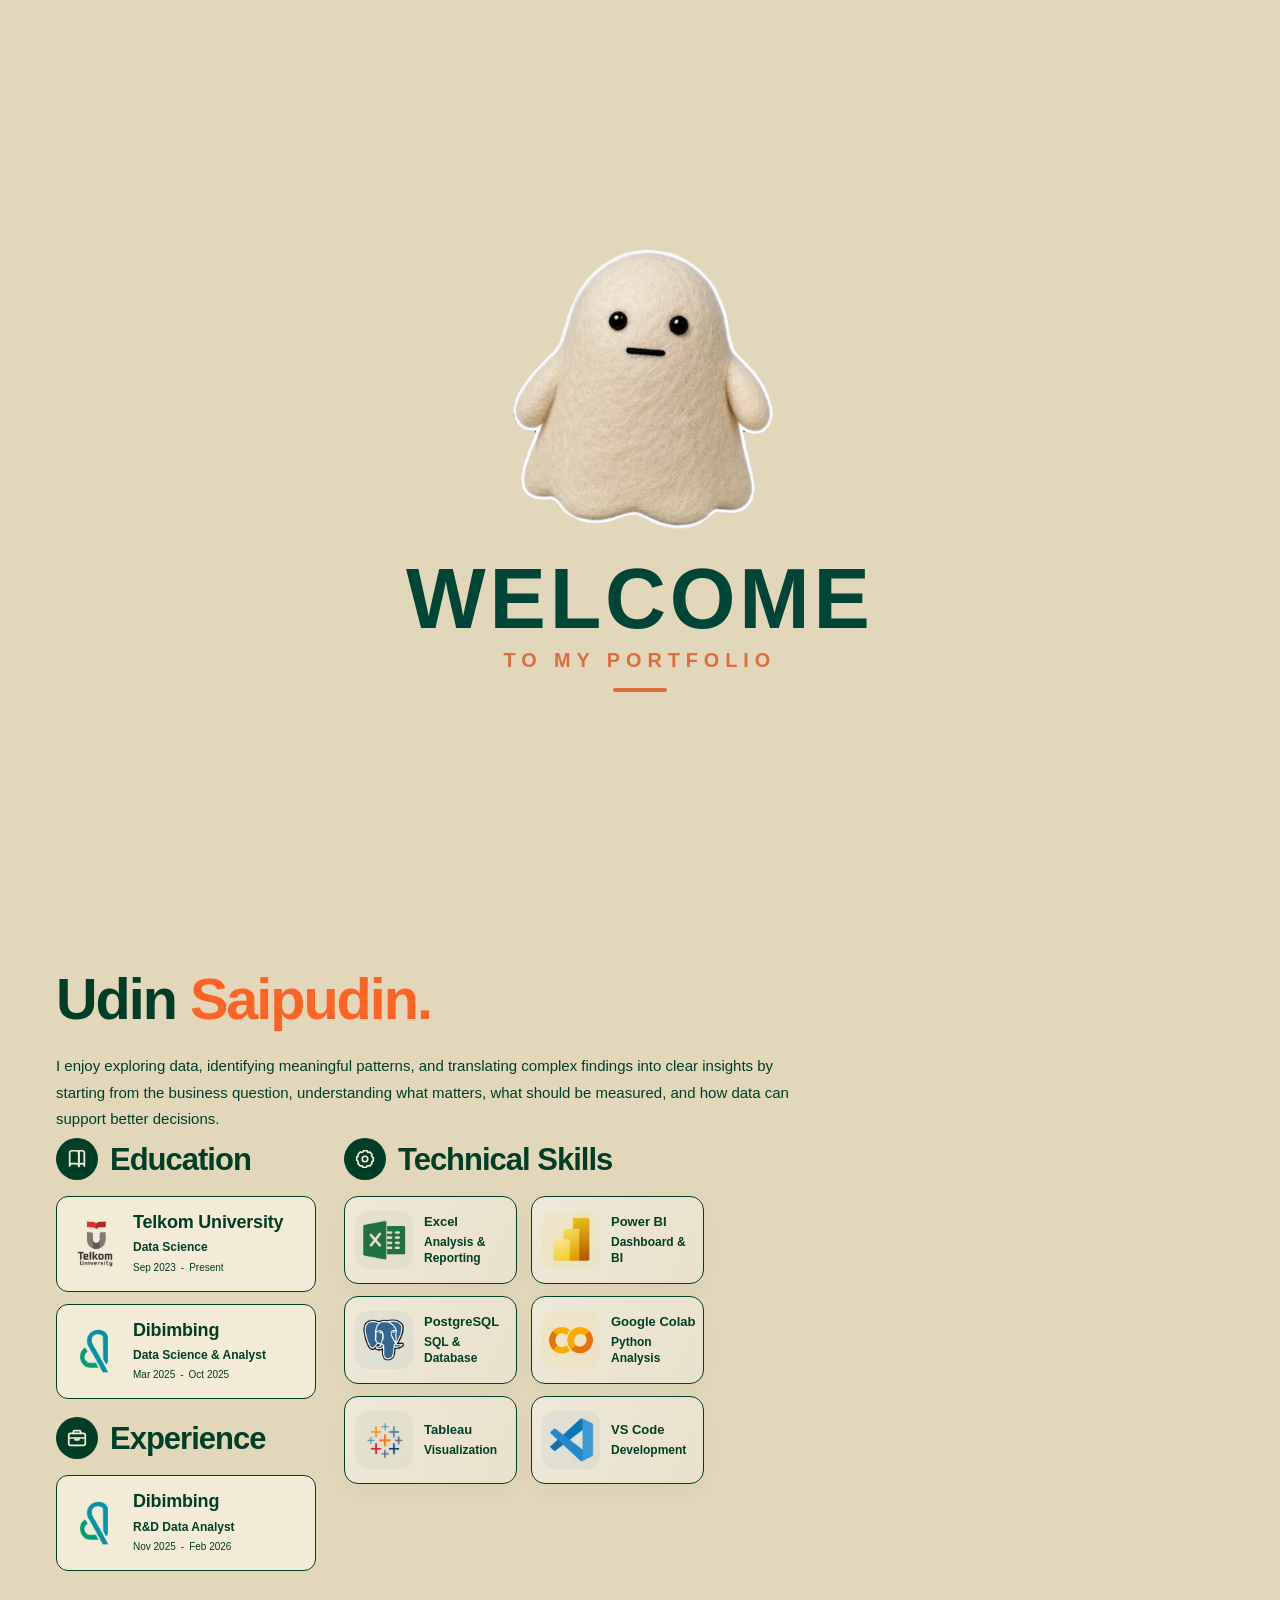
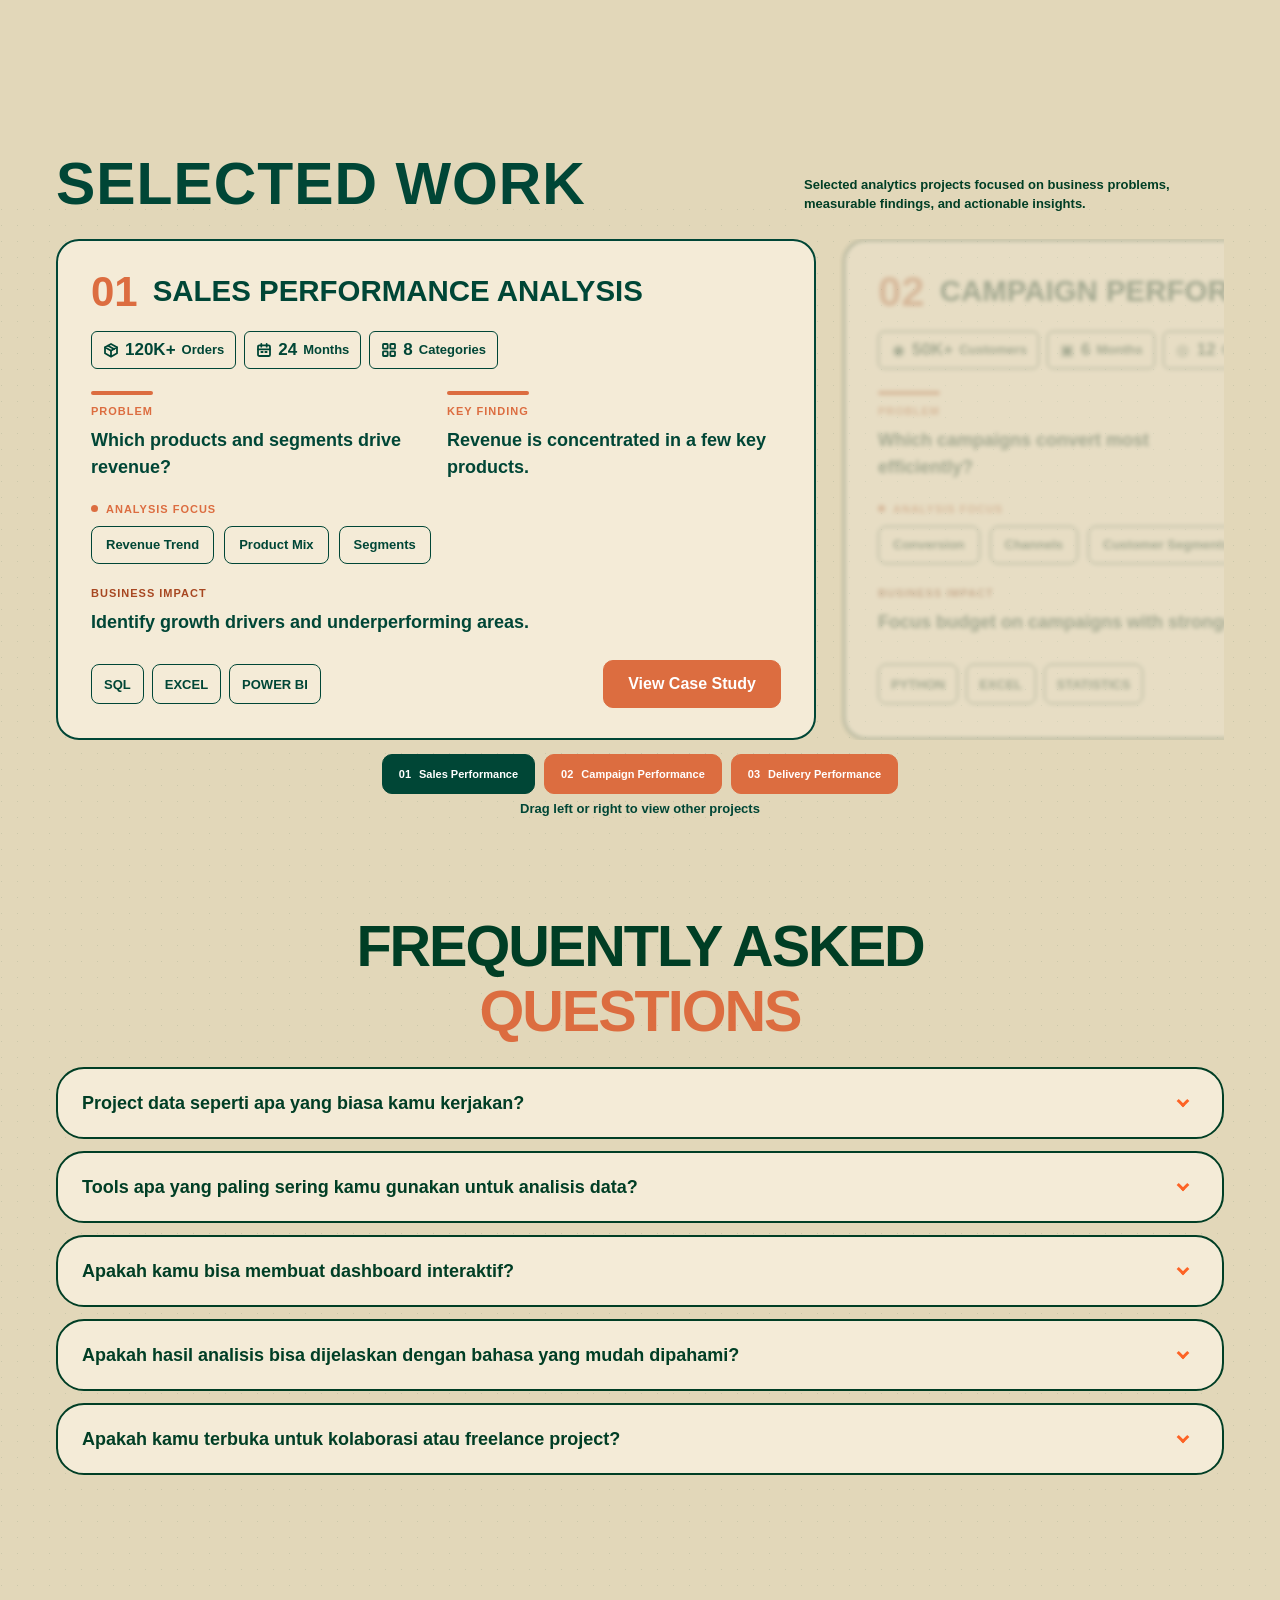
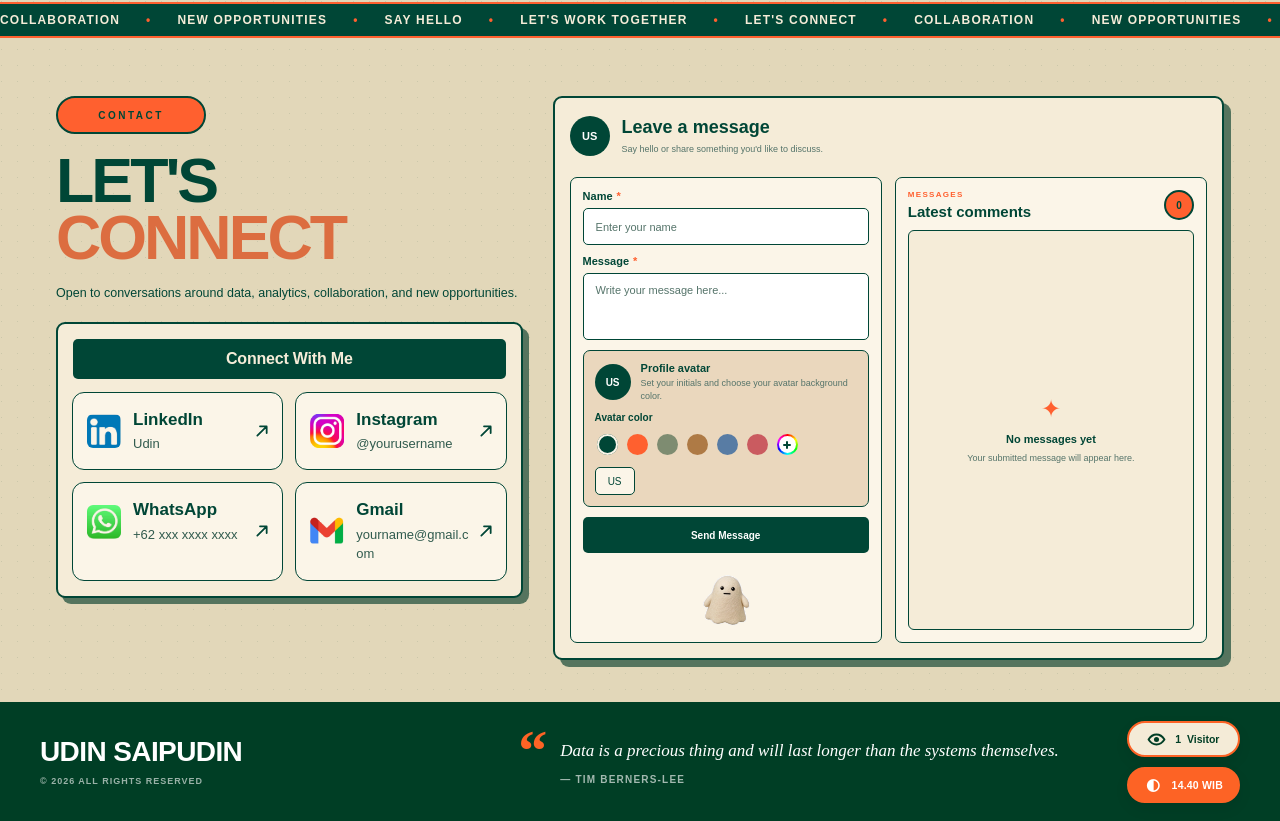
==== commit ebab74c3: "1" ====
--- a/index.html
+++ b/index.html
@@ -255,6 +255,7 @@
   <link rel="stylesheet" href="css/project-details.css?v=20261027-project-panels">
   <link rel="stylesheet" href="css/contact-details.css?v=20261027-contact-copy">
   <link rel="stylesheet" href="css/about-records.css?v=20261027-records">
+  <link rel="stylesheet" href="css/faq-heading.css?v=20261027-faq-title">
 </head>
 
 <body class="intro-active">
--- a/css/project-details.css
+++ b/css/project-details.css
@@ -5,7 +5,8 @@
     padding-right: max(0px, calc(100% - var(--slide-w)));
     scroll-padding-left: 0;
   }
-  #projects .projects-static > .project-tile { scroll-snap-align: start; }
+  #projects .projects-static > .project-tile { scroll-snap-align: center; }
+  #projects .projects-static > .project-tile:first-child { scroll-snap-align: start; }
 }
 #projects .project-tile .project-meta {
   display: flex; flex-wrap: wrap; gap: 8px;
@@ -13,7 +14,7 @@
 }
 #projects .project-tile .meta-item {
   display: inline-flex; flex-direction: row; flex-wrap: nowrap;
-  align-items: baseline; justify-content: flex-start; gap: 6px;
+  align-items: center; justify-content: center; gap: 6px;
   min-width: 0; padding: 8px 11px;
   border: 1.5px solid var(--pg); border-radius: 6px;
   background: transparent; line-height: 1.3;
@@ -28,6 +29,12 @@
   font-size: 15px;
   line-height: 1;
 }
+#projects .project-tile .meta-icon svg {
+  display: block;
+  width: 16px;
+  height: 16px;
+  flex: 0 0 16px;
+}
 #projects .project-tile .meta-item strong {
   color: var(--pg); font-family: inherit; font-size: 17px;
   font-weight: 800; letter-spacing: 0; line-height: 1.2;
@@ -35,23 +42,23 @@
 }
 #projects .project-tile .meta-item > span:last-child {
   color: var(--pg); font-family: inherit; font-size: 13px;
-  font-weight: 400; text-transform: none; letter-spacing: 0;
+  font-weight: 800; line-height: 1.4; text-transform: none; letter-spacing: 0;
   white-space: normal;
 }
 #projects .project-tile .meta-item {
   transition: background-color 160ms ease, color 160ms ease;
 }
-#projects .project-tile .meta-item:hover,
-#projects .project-tile .meta-item:active {
+#projects .project-tile:is(.pc-active, :not(.pc-ready)) .meta-item:hover,
+#projects .project-tile:is(.pc-active, :not(.pc-ready)) .meta-item:active {
   background: var(--pg);
   color: #fff;
 }
-#projects .project-tile .meta-item:hover .meta-icon,
-#projects .project-tile .meta-item:hover strong,
-#projects .project-tile .meta-item:hover > span:last-child,
-#projects .project-tile .meta-item:active .meta-icon,
-#projects .project-tile .meta-item:active strong,
-#projects .project-tile .meta-item:active > span:last-child {
+#projects .project-tile:is(.pc-active, :not(.pc-ready)) .meta-item:hover .meta-icon,
+#projects .project-tile:is(.pc-active, :not(.pc-ready)) .meta-item:hover strong,
+#projects .project-tile:is(.pc-active, :not(.pc-ready)) .meta-item:hover > span:last-child,
+#projects .project-tile:is(.pc-active, :not(.pc-ready)) .meta-item:active .meta-icon,
+#projects .project-tile:is(.pc-active, :not(.pc-ready)) .meta-item:active strong,
+#projects .project-tile:is(.pc-active, :not(.pc-ready)) .meta-item:active > span:last-child {
   color: #fff;
 }
 #projects .project-tile .impact-row {
@@ -109,12 +116,15 @@
   max-width: 100%;
   min-height: 38px;
   padding: 8px 14px;
+  font-family: inherit;
   font-size: 13px;
+  font-weight: 800;
+  line-height: 1.4;
+  letter-spacing: 0;
 }
 @media (width < 480px) {
   #projects .project-tile .meta-item { padding: 6px 9px; }
   #projects .project-tile .meta-item strong { font-size: 15px; }
-  #projects .project-tile .meta-item > span:last-child { font-size: 12px; }
   #projects .project-tile .impact-row p,
   #projects .project-tile .insight-item p { font-size: 16px; }
 }
--- a/css/contact-details.css
+++ b/css/contact-details.css
@@ -1,24 +1,25 @@
-/* Four contact cards: a balanced identity row and a full-width address row. */
+/* Compact contact rows: brand mark, stacked identity, then a quiet arrow. */
 #contact .contact-list .contact-item {
   display: block;
   position: relative;
   min-height: 0;
   height: auto;
-  padding: 13px 14px;
+  padding: 16px 14px;
   border-radius: 12px;
   background: var(--card);
 }
 #contact .contact-list .contact-item-main {
   display: grid;
-  grid-template-columns: 38px minmax(0, 1fr);
+  grid-template-columns: 34px minmax(0, 1fr);
   align-items: center;
-  gap: 7px 10px;
+  gap: 12px;
+  padding-right: 22px;
   min-width: 0;
   width: 100%;
 }
 #contact .contact-list .contact-item-logo {
   grid-column: 1; grid-row: 1;
-  width: 38px; height: 38px;
+  width: 34px; height: 34px;
   min-width: 0; padding: 0;
   background: transparent; border: 0;
   overflow: hidden; isolation: isolate;
@@ -28,31 +29,35 @@
   object-fit: contain; mix-blend-mode: multiply; transform: scale(1.16);
 }
 #contact .contact-list .contact-item-logo img[src$="gmail.png"] { transform: scale(1.1); }
-#contact .contact-list .contact-item-text { display: contents; }
+#contact .contact-list .contact-item-text {
+  display: flex;
+  flex-direction: column;
+  gap: 4px;
+  min-width: 0;
+}
 #contact .contact-list .contact-item-text h3 {
-  grid-column: 2; grid-row: 1;
-  margin: 0; padding-right: 24px;
+  margin: 0; padding-right: 0;
   min-width: 0; color: var(--green);
-  font-size: clamp(18px, 1.35vw, 22px);
+  font-size: 17px;
   font-weight: 700; line-height: 1.25;
   white-space: normal; overflow-wrap: normal;
 }
 #contact .contact-list .contact-item-text p {
-  grid-column: 1 / -1; grid-row: 2;
   margin: 0; min-width: 0; color: #315b4e;
-  font-size: clamp(13px, 1vw, 16px); font-weight: 400;
+  font-size: 13px; font-weight: 400;
   line-height: 1.5; white-space: normal;
   overflow: visible; text-overflow: clip; overflow-wrap: anywhere;
 }
 #contact .contact-list .contact-item::after {
-  position: absolute; top: 22px; right: 14px;
-  width: 20px; height: 20px; margin: 0; padding: 0;
+  position: absolute; top: 50%; right: 12px;
+  transform: translateY(-50%);
+  width: 16px; height: 16px; margin: 0; padding: 0;
   border: 0; border-radius: 0;
   background-color: transparent;
-  background-size: 18px 18px;
+  background-size: 16px 16px;
 }
 #contact .contact-list .contact-item:hover::after { background-color: transparent; }
 @media (width < 390px) {
   #contact .contact-list .contact-item { padding: 12px; }
-  #contact .contact-list .contact-item::after { top: 21px; right: 12px; }
+  #contact .contact-list .contact-item::after { right: 10px; }
 }
--- a/css/about-records.css
+++ b/css/about-records.css
@@ -1,23 +1,44 @@
 /* Education and experience: quiet identity cards with inline dates. */
+#about .intro-block .about-name {
+  font-family: "Trebuchet MS", Arial, sans-serif;
+  font-size: clamp(40px, 4.5vw, 68px);
+  font-weight: 800;
+  line-height: 1.1;
+  letter-spacing: -.035em;
+}
+#about .intro-block .about-name span {
+  font-family: inherit;
+  font-weight: inherit;
+}
+@media (min-width: 1000px) {
+  #about .about-content-grid {
+    grid-template-columns: 260px minmax(0, 1fr);
+    column-gap: 28px;
+  }
+}
 #about .record-item {
   display: grid;
   grid-template-columns: 48px minmax(0, 1fr) !important;
   grid-template-rows: auto auto;
   align-items: start;
-  gap: 9px 16px;
-  padding: 18px;
-  min-height: 0;
-  border: 1px solid rgba(0, 62, 37, .35);
+  gap: 3px 14px;
+  width: 100%;
+  max-width: 260px !important;
+  padding: 14px;
+  min-height: 0 !important;
+  border: 1.5px solid var(--green);
   border-radius: 12px;
   background: var(--paper);
   box-shadow: none;
 }
 #about .record-item:hover { transform: none; box-shadow: none; }
+#about .skill-item { border: 1.5px solid var(--green); }
 #about .record-marker { display: none; }
 #about .record-logo {
   grid-column: 1; grid-row: 1 / 3;
   width: 48px; max-width: 48px; height: 48px; min-height: 0;
-  margin: 0; padding: 0; align-self: start;
+  margin: 0; padding: 0; align-self: center; justify-self: center;
+  display: flex; align-items: center; justify-content: center;
 }
 #about .record-logo img {
   width: 100%; height: 100%; max-width: 100%; max-height: 48px;
@@ -33,8 +54,8 @@
   letter-spacing: -.2px;
 }
 #about .record-content p {
-  margin: 0; font-size: 14px; line-height: 1.5;
-  color: #315b4e;
+  margin: 0; font-size: 12px; font-weight: 650; line-height: 1.35;
+  color: var(--green);
 }
 #about .record-date {
   grid-column: 2; grid-row: 2;
@@ -47,12 +68,16 @@
 #about .record-date .date-top,
 #about .record-date .date-bottom,
 #about .record-date .date-dash {
-  font-size: 11px; font-weight: 500; line-height: 1.5;
-  color: #476459; letter-spacing: .3px;
+  font-size: 10px; font-weight: 500; line-height: 1.4;
+  text-transform: none;
+  color: var(--green); letter-spacing: 0;
 }
+#about .skill-desc { color: var(--green); font-size: 12px; font-weight: 650; line-height: 1.35; letter-spacing: 0; white-space: normal; overflow-wrap: anywhere; }
+#about .record-content p,
+#about .record-date span,
+#about .skill-desc { font-family: "Manrope", sans-serif; }
 @media (width < 390px) {
-  #about .record-item { grid-template-columns: 40px minmax(0, 1fr) !important; padding: 14px; gap: 8px 12px; }
+  #about .record-item { grid-template-columns: 40px minmax(0, 1fr) !important; padding: 14px; gap: 3px 12px; }
   #about .record-logo { width: 40px; height: 44px; }
   #about .record-content h3 { font-size: 17px; }
-  #about .record-content p { font-size: 13px; }
 }
--- a/css/faq-heading.css
+++ b/css/faq-heading.css
@@ -0,0 +1,16 @@
+/* A readable, open heading with the same green/orange hierarchy as Contact. */
+#faq.faq-slide .faq-heading h2 {
+  width: 100%;
+  max-width: 900px;
+  margin: 0 auto;
+  font-family: "Trebuchet MS", Arial, sans-serif;
+  font-size: clamp(32px, 4.5vw, 64px);
+  font-weight: 800;
+  line-height: 1.12;
+  letter-spacing: -.035em;
+  text-transform: uppercase;
+  text-align: center;
+  color: var(--green);
+}
+#faq.faq-slide .faq-heading h2 span { display: block; }
+#faq.faq-slide .faq-heading h2 .faq-heading-accent { color: #dc6d40; }
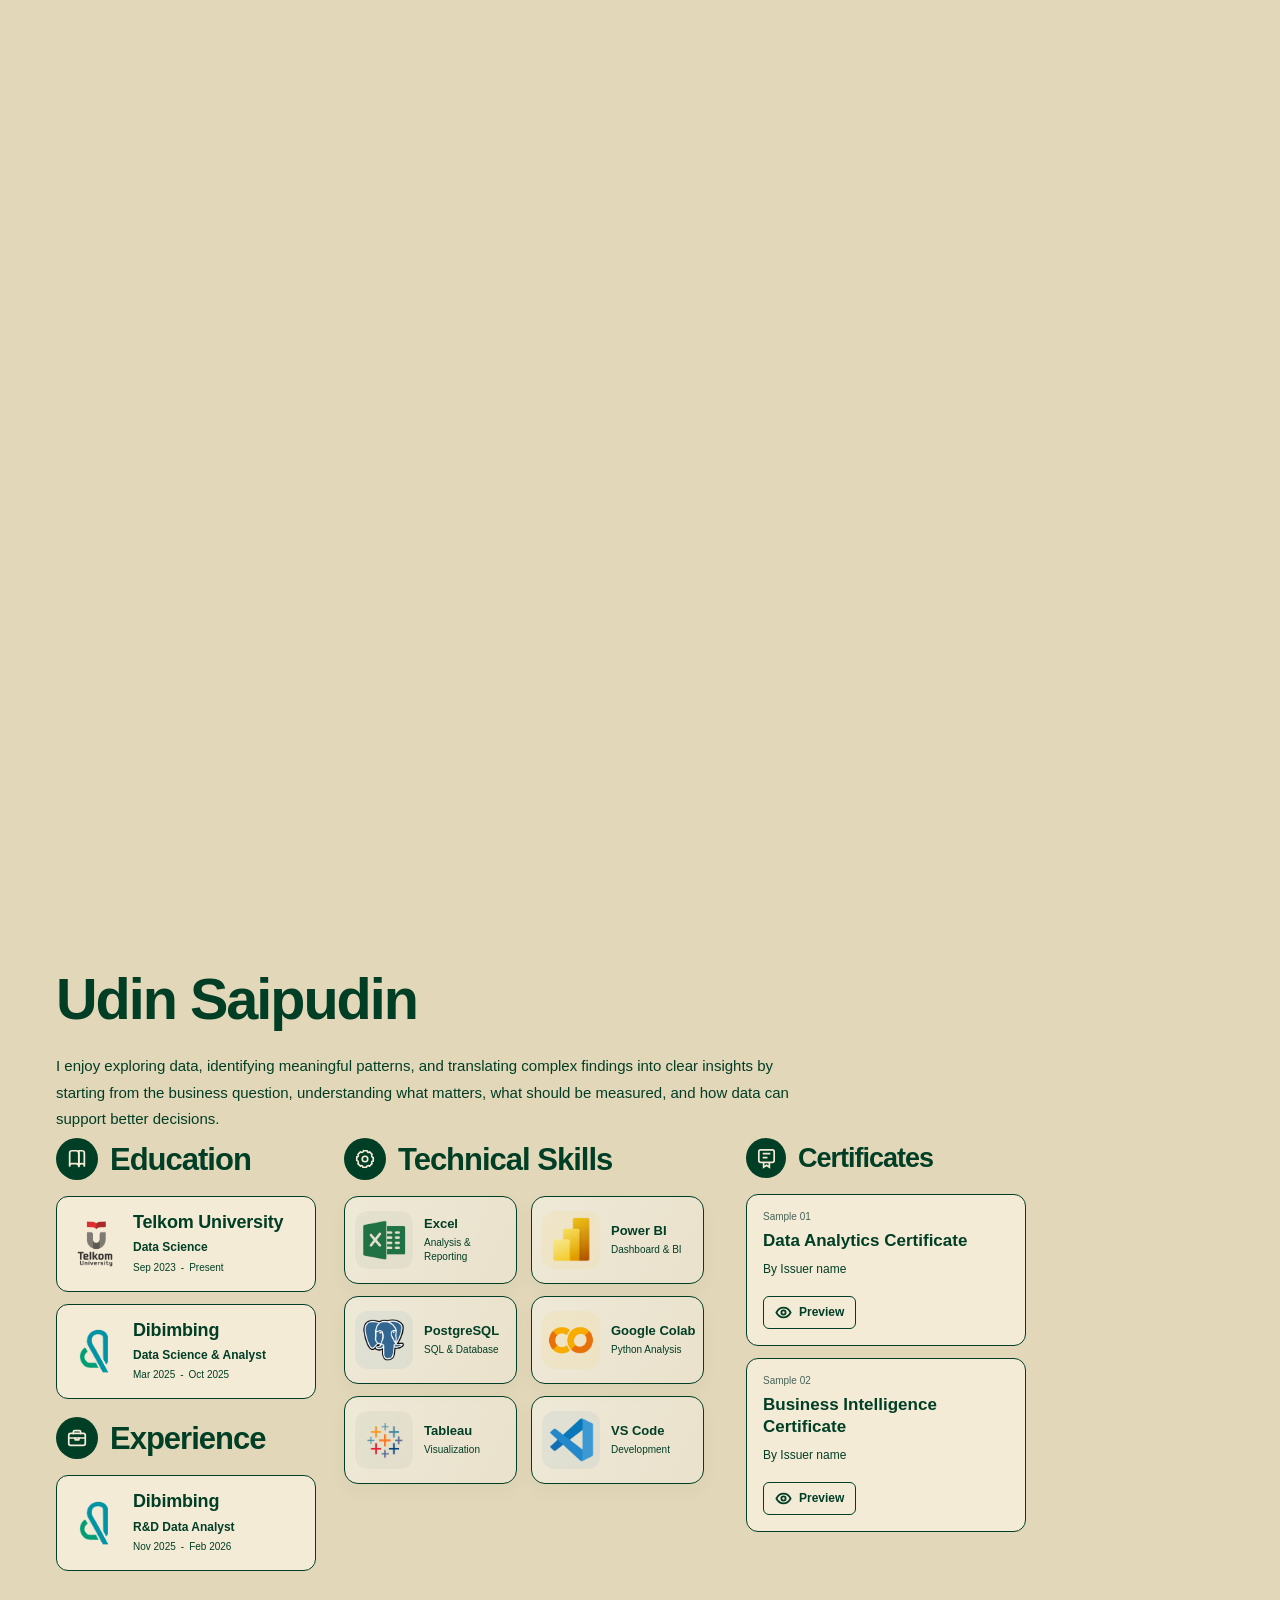
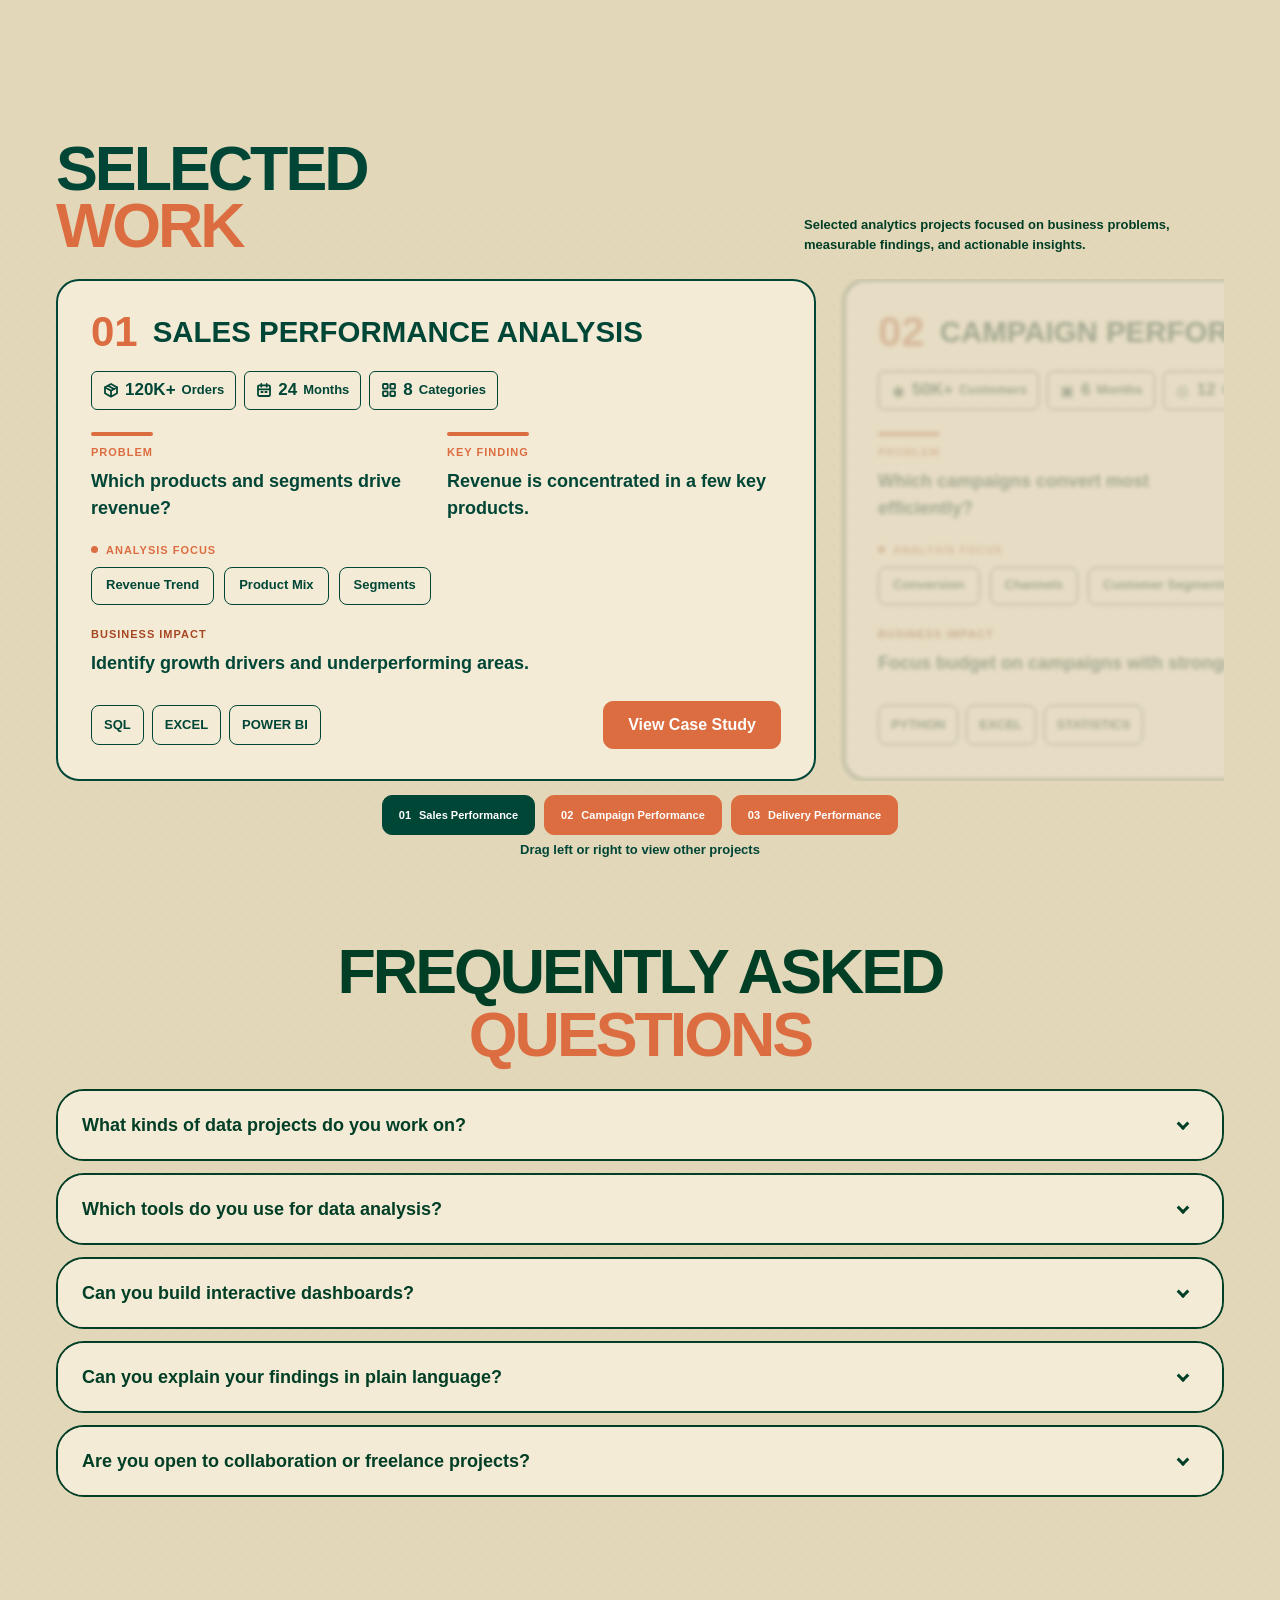
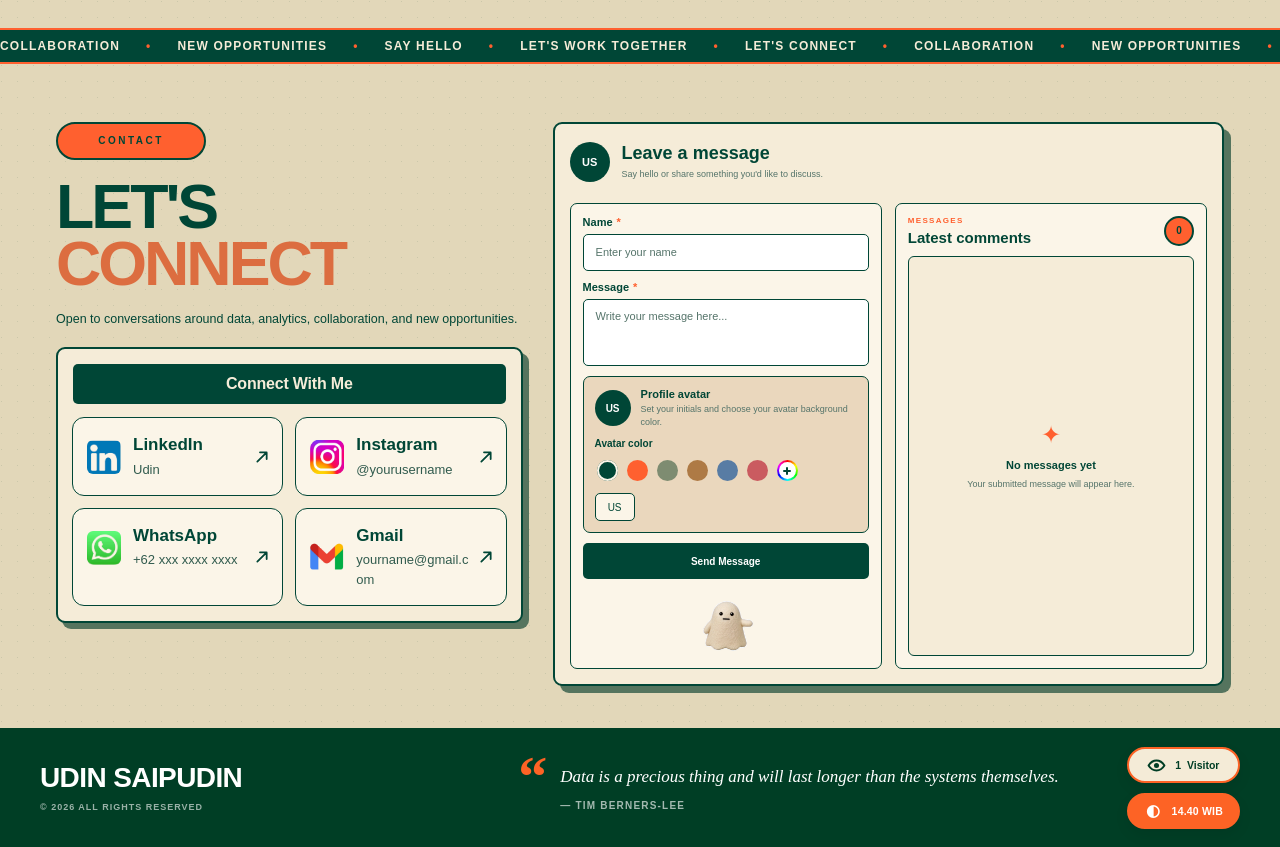
==== commit ace920e4: "1" ====
--- a/index.html
+++ b/index.html
@@ -256,6 +256,8 @@
   <link rel="stylesheet" href="css/contact-details.css?v=20261027-contact-copy">
   <link rel="stylesheet" href="css/about-records.css?v=20261027-records">
   <link rel="stylesheet" href="css/faq-heading.css?v=20261027-faq-title">
+  <link rel="stylesheet" href="css/certificates.css?v=20261027">
+  <script src="js/certificates.js" defer></script>
 </head>
 
 <body class="intro-active">
--- a/css/about-records.css
+++ b/css/about-records.css
@@ -1,5 +1,6 @@
 /* Education and experience: quiet identity cards with inline dates. */
 #about .intro-block .about-name {
+  color: var(--green);
   font-family: "Trebuchet MS", Arial, sans-serif;
   font-size: clamp(40px, 4.5vw, 68px);
   font-weight: 800;
@@ -7,6 +8,7 @@
   letter-spacing: -.035em;
 }
 #about .intro-block .about-name span {
+  color: var(--green);
   font-family: inherit;
   font-weight: inherit;
 }
@@ -72,7 +74,7 @@
   text-transform: none;
   color: var(--green); letter-spacing: 0;
 }
-#about .skill-desc { color: var(--green); font-size: 12px; font-weight: 650; line-height: 1.35; letter-spacing: 0; white-space: normal; overflow-wrap: anywhere; }
+#about .skill-desc { color: var(--green); font-size: 10px; font-weight: 500; line-height: 1.4; letter-spacing: 0; white-space: normal; overflow-wrap: anywhere; }
 #about .record-content p,
 #about .record-date span,
 #about .skill-desc { font-family: "Manrope", sans-serif; }
--- a/css/faq-heading.css
+++ b/css/faq-heading.css
@@ -3,14 +3,115 @@
   width: 100%;
   max-width: 900px;
   margin: 0 auto;
-  font-family: "Trebuchet MS", Arial, sans-serif;
-  font-size: clamp(32px, 4.5vw, 64px);
-  font-weight: 800;
-  line-height: 1.12;
-  letter-spacing: -.035em;
+  font-family: "Manrope", Arial, sans-serif;
+  font-size: clamp(52px, 4.9vw, 80px);
+  font-weight: 900;
+  line-height: 1;
+  letter-spacing: -3px;
   text-transform: uppercase;
   text-align: center;
   color: var(--green);
 }
 #faq.faq-slide .faq-heading h2 span { display: block; }
 #faq.faq-slide .faq-heading h2 .faq-heading-accent { color: #dc6d40; }
+
+#projects .section-title-row .section-title {
+  font-family: "Manrope", Arial, sans-serif;
+  font-size: clamp(52px, 4.9vw, 80px);
+  font-weight: 900;
+  line-height: .91;
+  letter-spacing: -3px;
+  text-transform: uppercase;
+  color: #004636;
+}
+#projects .section-title-row .section-title span { display: block; }
+#projects .section-title-row .section-title .title-green { color: #004636; }
+#projects .section-title-row .section-title .title-orange { color: #dc6d40; }
+@media (768px <= width < 1200px) {
+  #faq.faq-slide .faq-heading h2,
+  #projects .section-title-row .section-title { font-size: clamp(52px, 7vw, 80px); }
+}
+@media (min-width: 1600px) {
+  #faq.faq-slide .faq-heading h2,
+  #projects .section-title-row .section-title { font-size: clamp(90px, 5.5vw, 100px); }
+}
+@media (min-width: 1920px) {
+  #faq.faq-slide .faq-heading h2,
+  #projects .section-title-row .section-title { font-size: 91px; }
+}
+@media (width < 768px) {
+  #faq.faq-slide .faq-heading h2,
+  #projects .section-title-row .section-title {
+    font-size: clamp(32px, 8vw, 52px);
+    letter-spacing: -1px;
+  }
+}
+
+#faq.faq-slide .faq-item { --faq-text-inset: 24px; }
+#faq.faq-slide .faq-item > summary {
+  padding-inline: var(--faq-text-inset);
+  transition: background-color 160ms ease, color 160ms ease;
+}
+#faq.faq-slide .faq-item .faq-chevron {
+  position: relative;
+  align-self: center;
+  justify-self: center;
+  margin: 0;
+  color: var(--green);
+}
+#faq.faq-slide .faq-item .faq-chevron::before {
+  top: 50%;
+  left: 50%;
+  transform: translate(-50%, -65%) rotate(45deg);
+  border-right-color: currentColor;
+  border-bottom-color: currentColor;
+}
+#faq.faq-slide .faq-item[open] .faq-chevron::before {
+  transform: translate(-50%, -35%) rotate(225deg);
+}
+#faq.faq-slide .faq-item > summary {
+  background: var(--paper);
+  color: var(--green);
+}
+#faq.faq-slide .faq-item .faq-question,
+#faq.faq-slide .faq-item .faq-chevron {
+  color: var(--green);
+}
+@media (hover: hover) and (pointer: fine) {
+  #faq.faq-slide .faq-item:not([open]) > summary:hover { background: var(--green); color: #fff; }
+  #faq.faq-slide .faq-item:not([open]) > summary:hover .faq-question,
+  #faq.faq-slide .faq-item:not([open]) > summary:hover .faq-chevron { color: #fff; }
+}
+#faq.faq-slide .faq-item:not([open]) > summary:active { background: var(--green); color: #fff; }
+#faq.faq-slide .faq-item:not([open]) > summary:active .faq-question,
+#faq.faq-slide .faq-item:not([open]) > summary:active .faq-chevron { color: #fff; }
+
+#faq.faq-slide .faq-item[open] .faq-answer {
+  margin: 0;
+  padding: 24px var(--faq-text-inset);
+  background: var(--green);
+  color: #fff;
+  text-align: left;
+}
+#faq.faq-slide .faq-item[open] .faq-answer p {
+  max-width: none;
+  margin: 0;
+  padding: 0;
+  color: #fff;
+  line-height: 1.65;
+  text-align: left;
+}
+
+/* A slightly more compact FAQ on phones, without scaling the whole page. */
+@media (width < 768px) {
+  #faq.faq-slide .faq-item { --faq-text-inset: 14px; }
+  #faq.faq-slide .faq-heading h2 {
+    font-size: clamp(30px, 7.5vw, 48px);
+  }
+  #faq.faq-slide .faq-wrap { width: calc(100% - 40px); margin-inline: auto; }
+  #faq.faq-slide .faq-list { gap: 10px; }
+  #faq.faq-slide .faq-item > summary { min-height: 60px; padding: 13px 14px; }
+  #faq.faq-slide .faq-item .faq-question { font-size: 12.5px; line-height: 1.45; }
+  #faq.faq-slide .faq-item[open] .faq-answer { padding: 18px var(--faq-text-inset); }
+  #faq.faq-slide .faq-item[open] .faq-answer p { font-size: 12px; line-height: 1.55; }
+}
--- a/css/certificates.css
+++ b/css/certificates.css
@@ -0,0 +1,50 @@
+#about .certificates-section { width: 100%; min-width: 0; }
+#about .certificates-heading::before { display: none; }
+#about .certificate-heading-icon {
+  display: grid; place-items: center; flex: 0 0 40px;
+  width: 40px; height: 40px; border-radius: 50%;
+  background: var(--green); color: var(--paper);
+}
+#about .certificate-heading-icon svg { width: 23px; height: 23px; }
+#about .certificates-heading h2 { font-size: 27px; letter-spacing: -1px; }
+#about .certificate-list { display: grid; gap: 12px; }
+#about .certificate-card {
+  padding: 16px; border: 1.5px solid var(--green);
+  border-radius: 12px; background: var(--paper);
+}
+#about .certificate-sample { display: block; font-size: 10px; font-weight: 500; color: #476459; margin: 0 0 8px; }
+#about .certificate-card h3 { margin: 0 0 8px; font-size: 17px; font-weight: 700; line-height: 1.3; }
+#about .certificate-card p { margin: 0; font-size: 12px; line-height: 1.5; }
+#about .certificate-preview {
+  display: inline-flex; align-items: center; gap: 7px;
+  margin-top: 18px; padding: 7px 11px;
+  border: 1px solid var(--green); border-radius: 6px;
+  background: transparent; color: var(--green);
+  font-family: inherit; font-size: 12px; font-weight: 700; line-height: 1.4;
+  cursor: pointer;
+}
+#about .certificate-preview svg { width: 17px; height: 17px; }
+#about .certificate-preview:hover { background: var(--green); color: white; }
+#about .certificate-dialog {
+  position: fixed; inset: 0; margin: auto;
+  width: min(520px, calc(100% - 40px)); max-height: 85svh;
+  padding: 48px 28px 28px; border: 2px solid var(--green);
+  border-radius: 16px; background: var(--paper); color: var(--green);
+}
+#about .certificate-dialog::backdrop { background: rgb(0 30 20 / .6); }
+#about .certificate-dialog h2 { font-size: 24px; margin: 0 0 16px; }
+#about .certificate-dialog > p:last-child { font-size: 14px; line-height: 1.5; }
+#about .certificate-close { position: absolute; right: 16px; top: 12px; border: 0; background: transparent; color: var(--green); font-size: 28px; cursor: pointer; }
+@media (min-width: 1200px) {
+  #about .about-layout { width: 100%; max-width: 1280px; }
+  #about .about-content-grid {
+    grid-template-columns: 260px minmax(0, 374px) minmax(220px, 280px);
+    column-gap: 28px;
+  }
+}
+@media (1000px <= width < 1200px) {
+  #about .certificates-section { grid-column: 2; }
+}
+@media (width < 1000px) {
+  #about .certificates-section { margin-top: 28px; }
+}
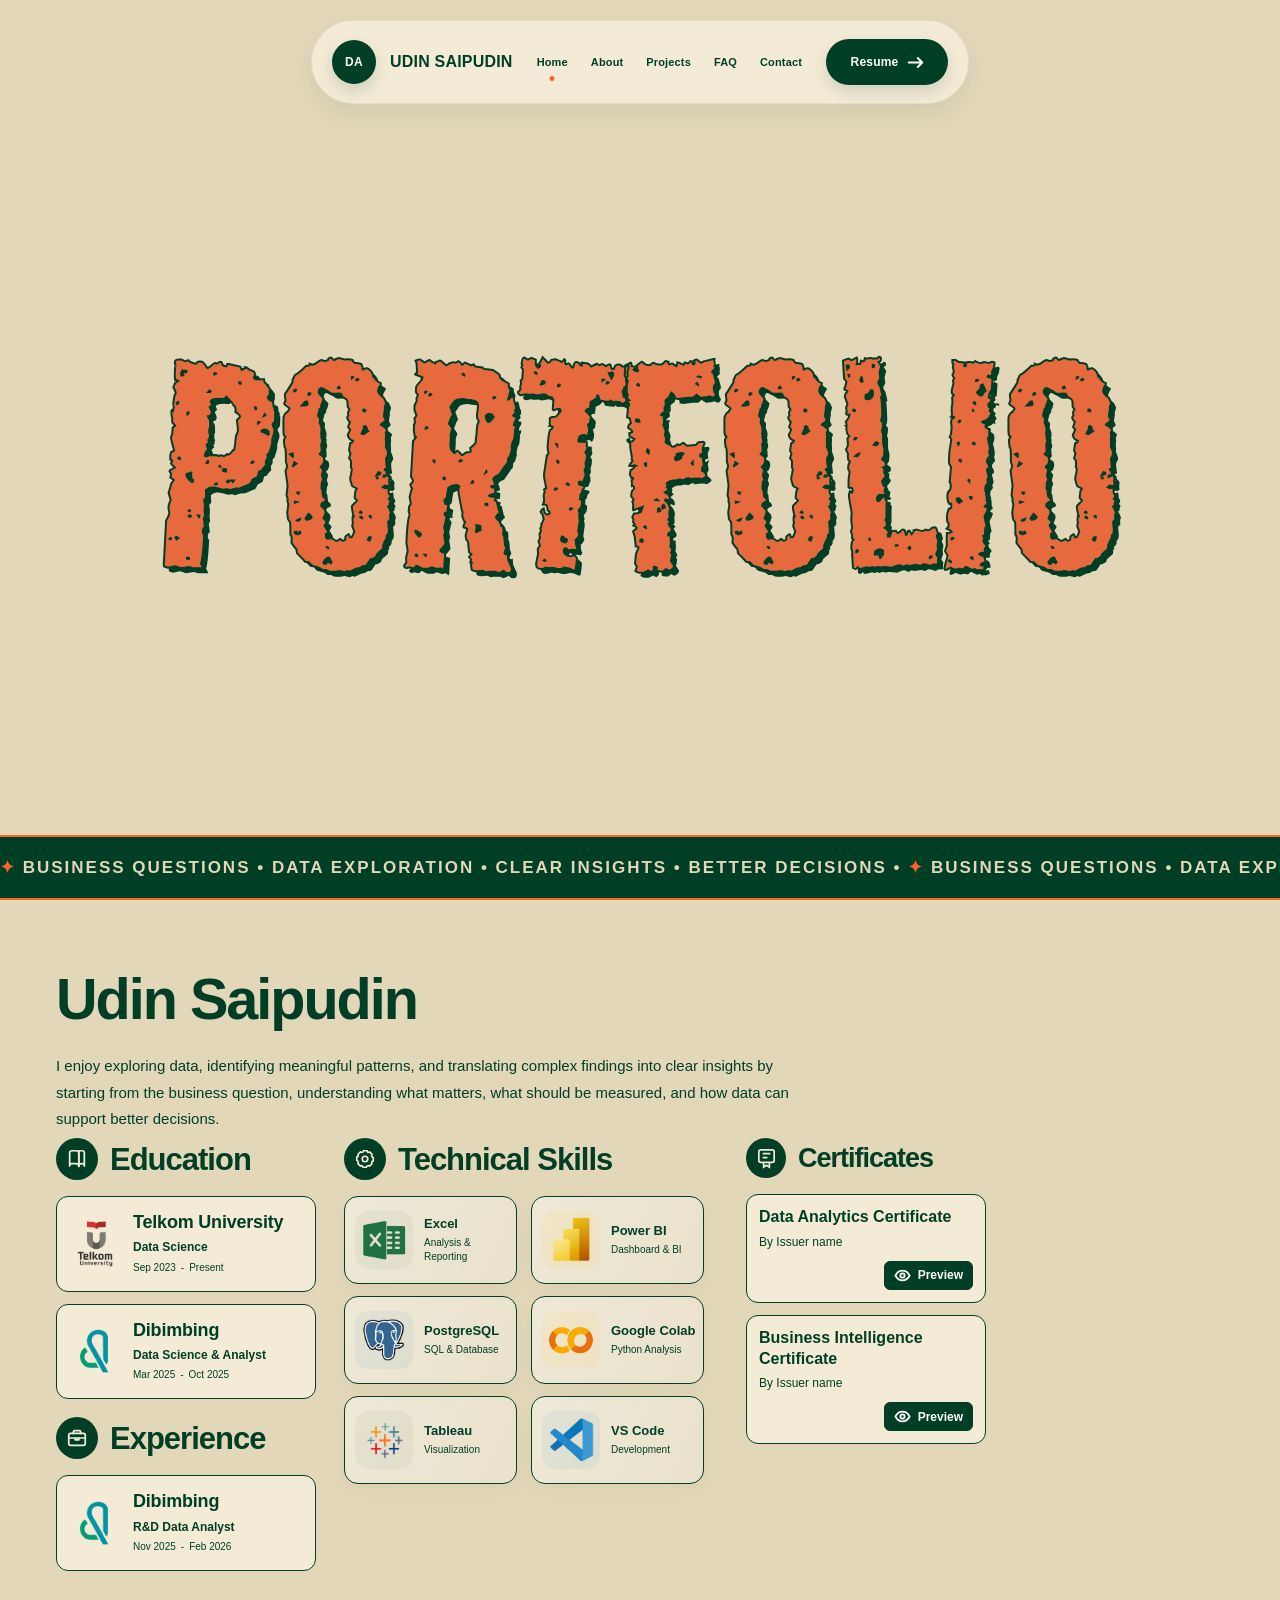
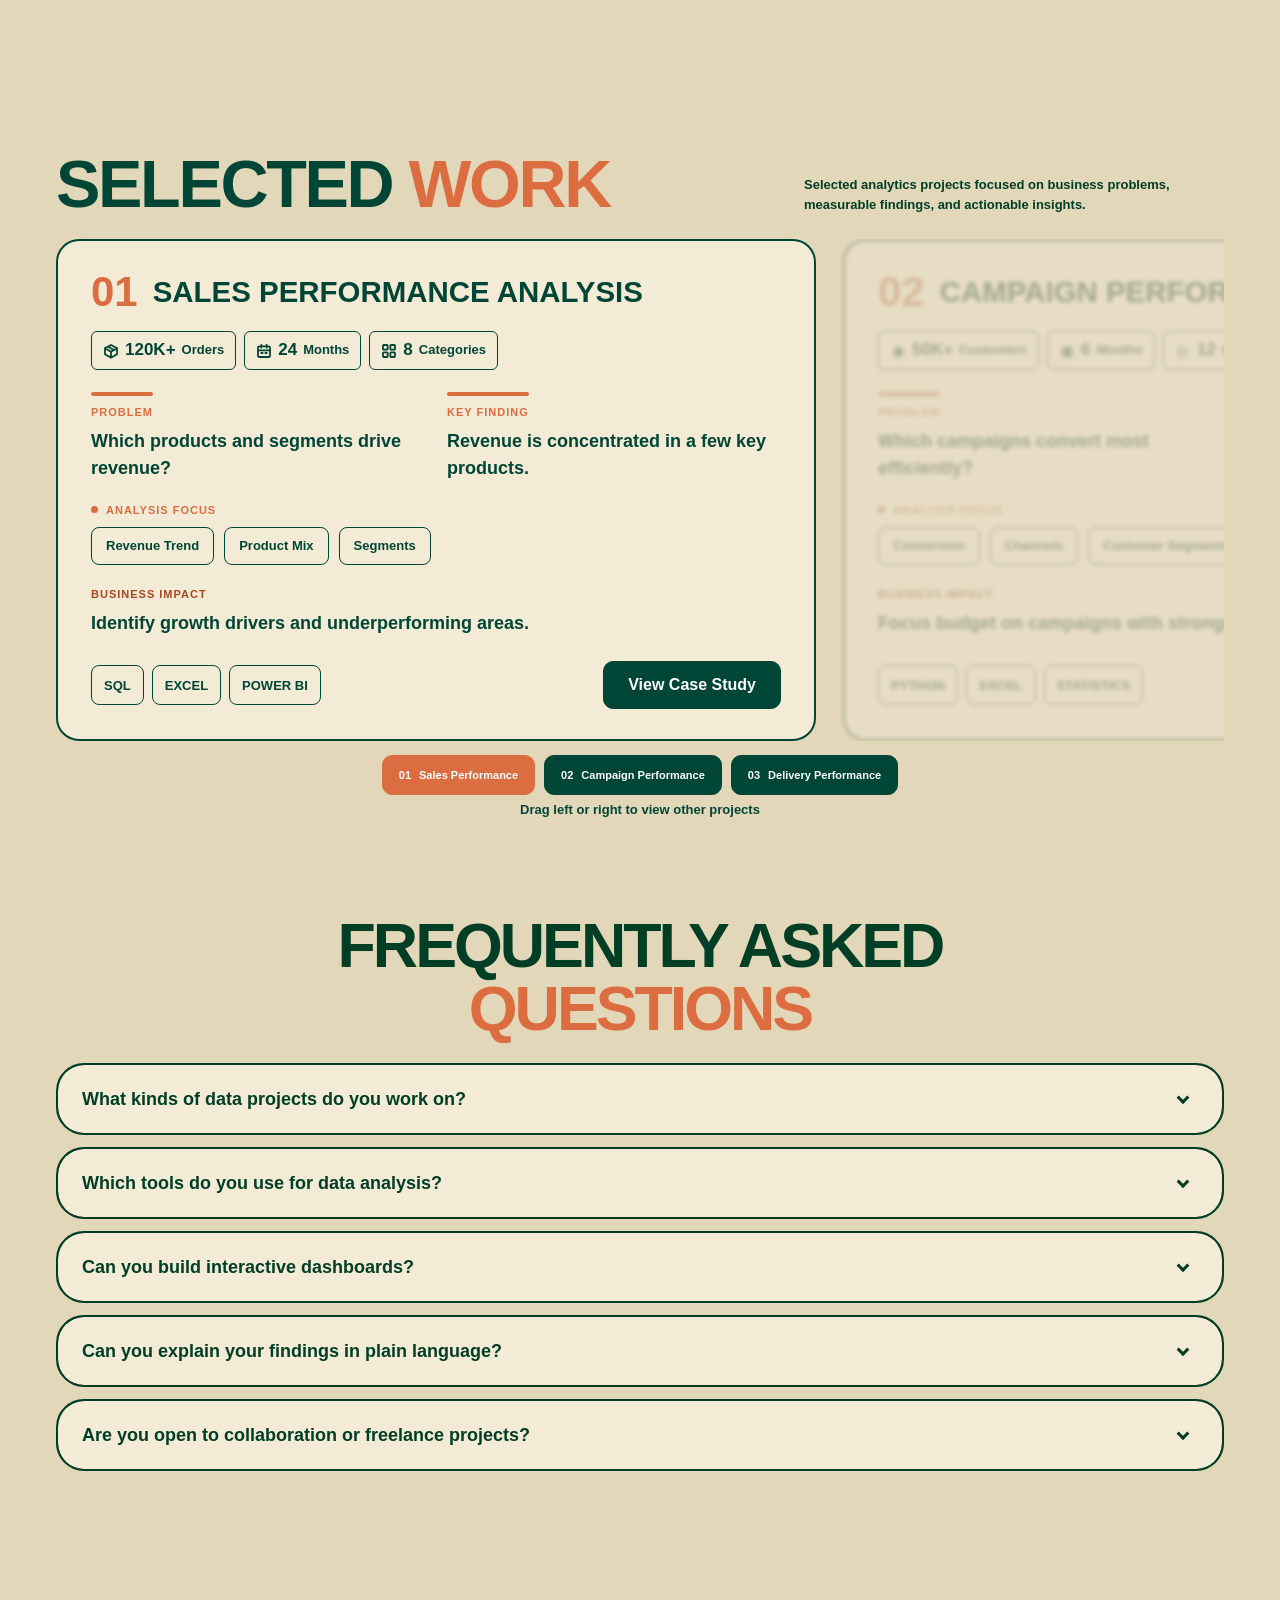
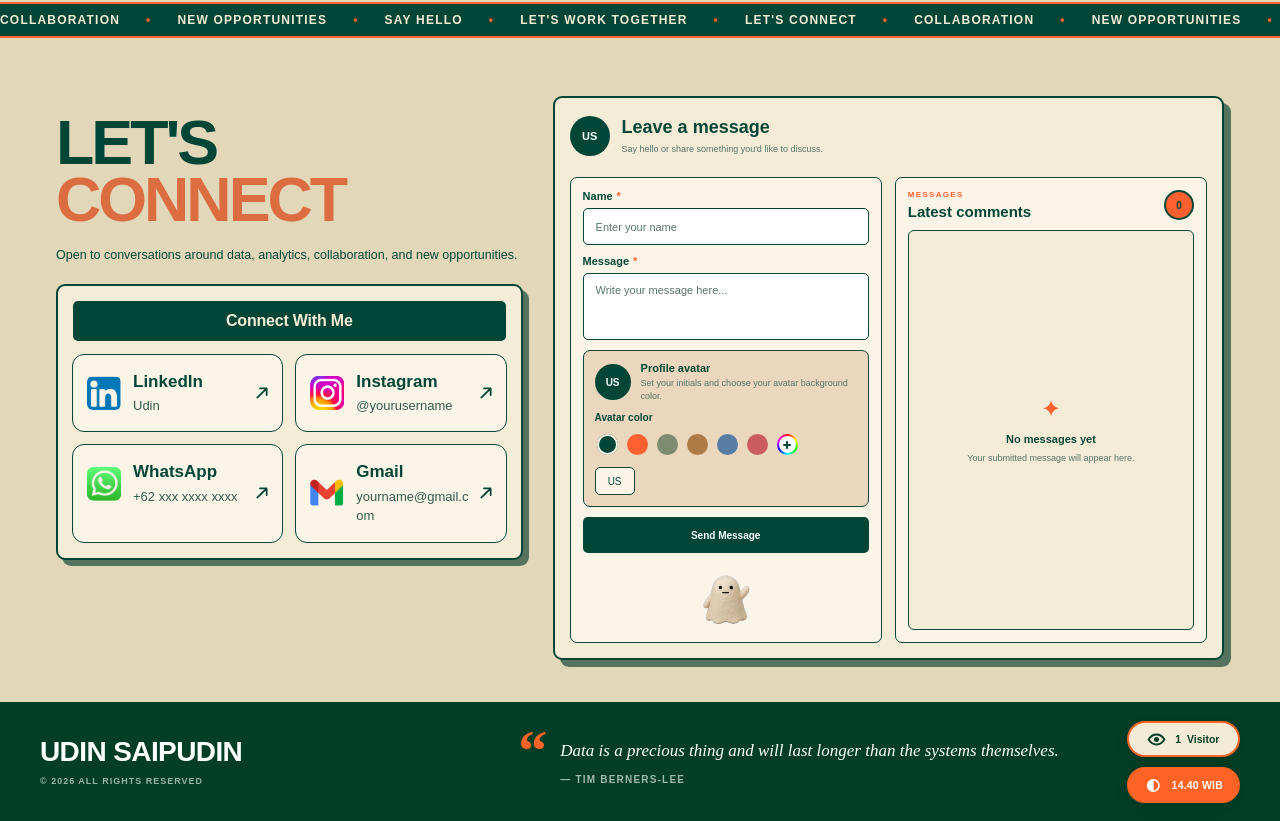
==== commit 147da791: "1" ====
--- a/index.html
+++ b/index.html
@@ -257,6 +257,7 @@
   <link rel="stylesheet" href="css/about-records.css?v=20261027-records">
   <link rel="stylesheet" href="css/faq-heading.css?v=20261027-faq-title">
   <link rel="stylesheet" href="css/certificates.css?v=20261027">
+  <link rel="stylesheet" href="css/content-alignment.css?v=20261027">
   <script src="js/certificates.js" defer></script>
 </head>
 
--- a/css/global.css
+++ b/css/global.css
@@ -121,6 +121,21 @@
 }
 
 html,
+::selection {
+  background-color: var(--green);
+  color: #fff;
+}
+
+.portfolio-title,
+.about-name,
+#projects .section-title,
+#faq h2,
+.contact-title {
+  -webkit-user-select: none;
+  user-select: none;
+  -webkit-tap-highlight-color: transparent;
+}
+
 body {
   width: 100%;
   min-height: 100%;
@@ -133,12 +148,7 @@
 
   background-color: var(--cream);
 
-  background-image:
-    url(
-      "data:image/svg+xml,%3Csvg xmlns='http://www.w3.org/2000/svg' width='16' height='16' viewBox='0 0 16 16'%3E%3Crect x='1' y='1' width='1' height='1' fill='%23003E25' fill-opacity='.10'/%3E%3C/svg%3E"
-    );
-
-  background-size: 16px 16px;
+  background-image: none;
 
   font-family:
     "Trebuchet MS",
--- a/css/desktop-monitor/contact.css
+++ b/css/desktop-monitor/contact.css
@@ -1,1967 +1,32 @@
-
-/* ==========================================================
-   CONTACT — DESKTOP MONITOR
-   FULL CSS — ORANGE HOVER REVISION
-   ========================================================== */
-
-/* 01. VARIABLES */
-
-#contact {
-  --green: #004636;
-  --orange: #ff602f;
-  --paper: #f5ecd8;
-  --card: #fbf5e8;
-  --profile: #ead7bd;
-  --text-soft: #55746a;
-  --shadow: #55745e;
-  --error: #ff3535;
-
-  --contact-width: 1550px;
-  --contact-gutter: 42px;
-  --contact-gap: 38px;
-  --left-share: 0.85fr;
-  --right-share: 1.15fr;
-
-  --marquee-height: 36px;
-  --marquee-offset: -178px;
-  --marquee-layout-offset: -110px;
-
-  --section-top: 24px;
-  --section-bottom: 50px;
-  --left-offset: -18px;
-  --right-offset: -18px;
-
-  --title-size: 100px;
-  --intro-size: 14px;
-
-  --social-height: 103px;
-  --social-logo: 52px;
-  --social-image: 35px;
-  --social-title: 16px;
-  --social-detail: 11px;
-
-  --panel-padding: 19px;
-  --message-gap: 17px;
-  --message-height: 643px;
-  --form-height: 603px;
-  --input-height: 44px;
-  --textarea-height: 90px;
-  --ghost-size: 105px;
-
-  position: relative;
-  width: 100%;
-  margin: 0;
-  padding: 0;
-  color: var(--green);
-  box-sizing: border-box;
-}
-
-#contact *,
-#contact *::before,
-#contact *::after {
-  box-sizing: border-box;
-}
-
-#contact.slide {
-  position: relative;
-  display: flex !important;
-  flex-direction: column;
-  width: 100%;
-  height: auto !important;
-  min-height: 0 !important;
-  margin: 0 !important;
-  padding: 0 !important;
-  overflow: visible;
-}
-
-/* 02. MARQUEE */
-
-#contact .contact-end-marquee {
-  position: relative;
-  z-index: 1;
-  display: flex;
-  align-items: center;
-  flex: 0 0 var(--marquee-height);
-  width: 100%;
-  height: var(--marquee-height);
-  margin: 0;
-  margin-bottom: var(--marquee-layout-offset);
-  padding: 0;
-  background: var(--green);
-  border-top: 2px solid var(--orange);
-  border-bottom: 2px solid var(--orange);
-  overflow: hidden;
-  transform: translateY(var(--marquee-offset));
-  pointer-events: none;
-}
-
-#contact .contact-end-track {
-  display: flex;
-  align-items: center;
-  flex: 0 0 auto;
-  width: max-content;
-  min-width: max-content;
-  animation: contactMarqueeMove 34s linear infinite;
-  will-change: transform;
-}
-
-#contact .contact-end-sequence {
-  display: flex;
-  align-items: center;
-  flex: 0 0 auto;
-  gap: 26px;
-  min-width: max-content;
-  padding-right: 26px;
-  color: var(--paper);
-  font-size: 12px;
-  font-weight: 900;
-  letter-spacing: 1.2px;
-  text-transform: uppercase;
-  white-space: nowrap;
-}
-
-#contact .contact-end-sequence span,
-#contact .contact-end-sequence b {
-  flex: 0 0 auto;
-  white-space: nowrap;
-}
-
-#contact .contact-end-sequence b {
-  color: var(--orange);
-}
-
-@keyframes contactMarqueeMove {
-  from { transform: translateX(0); }
-  to { transform: translateX(-50%); }
-}
-
-/* 03. MAIN CONTAINER */
-
-#contact .contact-shell {
-  position: relative;
-  z-index: 1;
-  width: min(
-    var(--contact-width),
-    calc(100% - var(--contact-gutter) * 2)
-  );
-  max-width: 100%;
-  min-width: 0;
-  margin: 0 auto;
-  padding: var(--section-top) 0 var(--section-bottom);
-  transform: none;
-}
-
-#contact .contact-layout {
-  display: grid;
-  grid-template-columns:
-    minmax(0, var(--left-share))
-    minmax(0, var(--right-share));
-  gap: var(--contact-gap);
-  width: 100%;
-  min-width: 0;
-  align-items: start;
-}
-
-#contact .contact-left,
-#contact .contact-right {
-  width: 100%;
-  min-width: 0;
-}
-
-#contact .contact-left {
-  display: flex;
-  flex-direction: column;
-  align-items: stretch;
-  transform: translateY(var(--left-offset));
-}
-
-#contact .contact-right {
-  display: flex;
-  flex-direction: column;
-  transform: translateY(var(--right-offset));
-}
-
-/* 04. LEFT HEADING */
-
-#contact .contact-label {
-  display: inline-flex;
-  align-items: center;
-  justify-content: center;
-  align-self: flex-start;
-  min-width: 168px;
-  height: 43px;
-  padding: 0 25px;
-  background: var(--orange);
-  border: 2px solid var(--green);
-  border-radius: 999px;
-  color: var(--green);
-  font-size: 11px;
-  font-weight: 900;
-  letter-spacing: 2.5px;
-  text-transform: uppercase;
-}
-
-#contact .contact-title {
-  margin: 22px 0 0;
-  color: var(--green);
-  font-family: "Manrope", Arial, sans-serif;
-  font-size: var(--title-size);
-  font-weight: 900;
-  letter-spacing: -3.5px;
-  line-height: 0.92;
-  text-transform: uppercase;
-}
-
-#contact .contact-title span {
-  display: block;
-  color: #dc6d40;
-}
-
-#contact .contact-intro {
-  max-width: 650px;
-  margin: 22px 0 24px;
-  color: var(--green);
-  font-size: var(--intro-size);
-  font-weight: 500;
-  line-height: 1.6;
-}
-
-/* 05. CONNECT WITH ME */
-
-#contact .contact-list {
-  position: relative;
-  isolation: isolate;
-  display: grid;
-  grid-template-columns: repeat(2, minmax(0, 1fr));
-  gap: 15px;
-  width: 100%;
-  min-width: 0;
-  margin: 0;
-  padding: 82px 17px 18px;
-  background: var(--paper);
-  border: 2px solid var(--green);
-  border-radius: 10px;
-  box-shadow: 8px 8px 0 var(--shadow);
-}
-
-#contact .contact-list::before {
-  content: "Connect With Me";
-  position: absolute;
-  top: 17px;
-  left: 17px;
-  right: 17px;
-  height: 48px;
-  display: flex;
-  align-items: center;
-  justify-content: center;
-  padding: 0 15px;
-  background: var(--green);
-  border-radius: 6px;
-  color: var(--paper);
-  font-size: 19px;
-  font-weight: 850;
-  text-align: center;
-  z-index: 1;
-  transition: background-color .2s ease;
-}
-
-#contact .contact-list:hover::before {
-  background: var(--orange);
-}
-
-#contact .contact-list::after {
-  content: none;
-  display: none;
-}
-
-/* 06. SOCIAL CARDS */
-
-#contact .contact-item {
-  position: relative;
-  z-index: 1;
-  display: flex;
-  align-items: center;
-  width: 100%;
-  min-width: 0;
-  min-height: var(--social-height);
-  margin: 0;
-  padding: 13px;
-  background: var(--card);
-  border: 1.5px solid var(--green);
-  border-radius: 8px;
-  color: var(--green);
-  text-decoration: none;
-  overflow: hidden;
-  transition:
-    background-color .2s ease,
-    transform .2s ease,
-    box-shadow .2s ease;
-}
-
-#contact .contact-item::before {
-  content: none;
-  display: none;
-}
-
-#contact .contact-item:hover {
-  background: #f0e2cb;
-  transform: translateY(-2px);
-  box-shadow: 3px 3px 0 var(--shadow);
-}
-
-#contact .contact-item-main {
-  display: flex;
-  align-items: center;
-  flex: 1;
-  gap: 12px;
-  width: 100%;
-  min-width: 0;
-  margin: 0;
-  padding: 0;
-}
-
-#contact .contact-item-logo {
-  display: flex;
-  align-items: center;
-  justify-content: center;
-  flex: 0 0 var(--social-logo);
-  width: var(--social-logo);
-  height: var(--social-logo);
-  padding: 7px;
-  background: white;
-  border: 1px solid var(--green);
-  border-radius: 7px;
-}
-
-#contact .contact-item-logo img {
-  display: block;
-  width: var(--social-image);
-  height: var(--social-image);
-  max-width: 100%;
-  object-fit: contain;
-}
-
-#contact .contact-item-text {
-  flex: 1;
-  min-width: 0;
-}
-
-#contact .contact-item-text h3 {
-  margin: 0 0 6px;
-  color: var(--green);
-  font-size: var(--social-title);
-  font-weight: 850;
-  line-height: 1.2;
-}
-
-#contact .contact-item-text p {
-  margin: 0;
-  color: var(--text-soft);
-  font-size: var(--social-detail);
-  line-height: 1.4;
-  white-space: nowrap;
-  overflow: hidden;
-  text-overflow: ellipsis;
-}
-
-#contact .contact-item::after {
-  content: "";
-  display: block;
-  flex: 0 0 32px;
-  width: 32px;
-  height: 32px;
-  margin-left: 7px;
-  padding: 0;
-  background-color: var(--paper);
-  background-image: url("data:image/svg+xml,%3Csvg xmlns='http://www.w3.org/2000/svg' viewBox='0 0 24 24' fill='none' stroke='%23004636' stroke-width='2.7' stroke-linecap='round' stroke-linejoin='round'%3E%3Cpath d='M5 19 19 5M9 5h10v10'/%3E%3C/svg%3E");
-  background-size: 17px 17px;
-  background-position: center;
-  background-repeat: no-repeat;
-  border: 1.5px solid var(--green);
-  border-radius: 50%;
-}
-
-#contact .contact-item:hover::after {
-  background-color: #e5d4b7;
-}
-
-/* 07. RIGHT MESSAGE PANEL */
-
-#contact .contact-panel {
-  position: relative;
-  width: 100%;
-  min-width: 0;
-  padding: var(--panel-padding);
-  background: var(--paper);
-  border: 2px solid var(--green);
-  border-radius: 10px;
-  box-shadow: 8px 8px 0 var(--shadow);
-}
-
-#contact .contact-panel::before,
-#contact .contact-panel::after {
-  content: none;
-  display: none;
-}
-
-#contact .contact-panel-head {
-  position: relative;
-  display: flex;
-  align-items: center;
-  gap: 14px;
-  min-height: 63px;
-  margin-bottom: 13px;
-  padding: 0 0 9px;
-  border: none !important;
-  box-shadow: none !important;
-}
-
-#contact .contact-panel-head::before,
-#contact .contact-panel-head::after {
-  content: none !important;
-  display: none !important;
-}
-
-#contact .contact-avatar {
-  display: grid;
-  place-items: center;
-  padding: 0;
-  line-height: 1;
-  flex: 0 0 46px;
-  width: 46px;
-  height: 46px;
-  background: var(--green);
-  border-radius: 50%;
-  color: white;
-  font-size: 12px;
-  font-weight: 900;
-}
-
-#contact .contact-panel-head-text {
-  flex: 1;
-  min-width: 0;
-}
-
-#contact .contact-panel-head-text h3 {
-  margin: 0 0 5px;
-  color: var(--green);
-  font-size: 22px;
-  font-weight: 850;
-  line-height: 1.2;
-}
-
-#contact .contact-panel-head-text p {
-  margin: 0;
-  color: var(--text-soft);
-  font-size: 11px;
-  line-height: 1.4;
-}
-
-/* 08. MESSAGE COLUMNS */
-
-#contact .message-layout {
-  display: grid !important;
-  grid-template-columns: repeat(2, minmax(0, 1fr));
-  gap: var(--message-gap) !important;
-  width: 100%;
-  min-width: 0;
-  min-height: var(--message-height);
-  align-items: stretch;
-}
-
-#contact .message-compose,
-#contact .message-comments {
-  width: 100%;
-  min-width: 0;
-  min-height: var(--message-height);
-  padding: 15px;
-  background: var(--card);
-  border: 1.5px solid var(--green);
-  border-radius: 8px;
-}
-
-#contact .message-compose {
-  display: flex;
-  flex-direction: column;
-}
-
-#contact .message-comments {
-  display: flex;
-  flex-direction: column;
-  gap: 12px;
-  overflow: hidden;
-}
-
-/* 09. CONTACT FORM */
-
-#contact .contact-form {
-  display: flex;
-  flex-direction: column;
-  gap: 12px;
-  width: 100%;
-  min-width: 0;
-  min-height: var(--form-height);
-}
-
-#contact .form-group {
-  display: flex;
-  flex-direction: column;
-  gap: 7px;
-  width: 100%;
-  min-width: 0;
-  margin: 0;
-}
-
-#contact .form-group label {
-  display: flex;
-  align-items: center;
-  gap: 4px;
-  margin: 0;
-  color: var(--green);
-  font-size: 12px;
-  font-weight: 800;
-}
-
-#contact .form-group label span {
-  color: var(--orange);
-}
-
-#contact .form-group input,
-#contact .form-group textarea {
-  display: block;
-  width: 100%;
-  min-width: 0;
-  margin: 0;
-  padding: 11px 13px;
-  background: white;
-  border: 1.5px solid var(--green);
-  border-radius: 6px;
-  color: var(--green);
-  font: inherit;
-  font-size: 12px;
-  outline: none;
-  box-shadow: none;
-}
-
-#contact .form-group input {
-  height: var(--input-height);
-}
-
-#contact .form-group textarea {
-  height: var(--textarea-height);
-  min-height: var(--textarea-height);
-  max-height: var(--textarea-height);
-  resize: none;
-}
-
-#contact .form-group input:focus,
-#contact .form-group textarea:focus {
-  border-color: var(--green);
-  box-shadow: none;
-}
-
-#contact .form-group input::placeholder,
-#contact .form-group textarea::placeholder {
-  color: var(--text-soft);
-  opacity: 1;
-}
-
-/* 10. PROFILE BUILDER */
-
-#contact .profile-builder {
-  position: relative;
-  width: 100%;
-  min-width: 0;
-  padding: 14px;
-  background: var(--profile);
-  border: 1.5px solid var(--green);
-  border-radius: 8px;
-  animation: none;
-  box-shadow: none;
-}
-
-#contact .profile-builder-head {
-  display: flex;
-  align-items: center;
-  gap: 11px;
-  margin-bottom: 12px;
-}
-
-#contact .profile-preview-avatar {
-  display: flex;
-  align-items: center;
-  justify-content: center;
-  flex: 0 0 41px;
-  width: 41px;
-  height: 41px;
-  background: var(--green);
-  border-radius: 50%;
-  color: white;
-  font-size: 11px;
-  font-weight: 850;
-}
-
-#contact .profile-builder-copy {
-  flex: 1;
-  min-width: 0;
-}
-
-#contact .profile-builder-copy strong {
-  display: block;
-  margin: 0 0 4px;
-  color: var(--green);
-  font-size: 12px;
-  font-weight: 850;
-}
-
-#contact .profile-builder-copy p {
-  margin: 0;
-  color: var(--text-soft);
-  font-size: 10px;
-  line-height: 1.45;
-}
-
-#contact .profile-controls {
-  display: flex;
-  flex-direction: column;
-  align-items: stretch;
-  gap: 9px;
-  width: 100%;
-  min-width: 0;
-}
-
-#contact .profile-control {
-  width: 100%;
-  min-width: 0;
-}
-
-#contact .profile-control label {
-  display: block;
-  margin: 0 0 8px;
-  color: var(--green);
-  font-size: 11px;
-  font-weight: 800;
-}
-
-#contact .initials-control {
-  order: 2;
-  display: flex;
-  align-items: center;
-  justify-content: flex-start;
-}
-
-#contact .initials-control label {
-  display: none;
-}
-
-#contact #contactInitials {
-  display: block;
-  width: 44px;
-  height: 32px;
-  padding: 3px;
-  background: var(--card);
-  border: 1.5px solid var(--green);
-  border-radius: 5px;
-  color: var(--green);
-  font-size: 11px;
-  text-align: center;
-  text-transform: uppercase;
-  outline: none;
-  box-shadow: none;
-  animation: none;
-}
-
-/* 11. AVATAR COLORS */
-
-#contact .avatar-colors {
-  display: flex;
-  flex-wrap: wrap;
-  align-items: center;
-  justify-content: flex-start;
-  gap: 11px;
-  row-gap: 10px;
-  width: 100%;
-  min-width: 0;
-  max-width: 100%;
-  margin: 0;
-  padding: 5px 3px;
-}
-
-#contact .avatar-color {
-  display: inline-flex;
-  align-items: center;
-  justify-content: center;
-  flex: 0 0 24px;
-  width: 24px;
-  height: 24px;
-  min-width: 24px;
-  min-height: 24px;
-  margin: 0;
-  padding: 0;
-  background: var(--swatch, var(--green));
-  border: none;
-  border-radius: 50%;
-  outline: none;
-  box-shadow: none;
-  cursor: pointer;
-  transition: transform .2s ease;
-}
-
-#contact .avatar-color:hover {
-  transform: scale(1.08);
-}
-
-#contact .avatar-colors > .avatar-color:nth-of-type(7),
-#contact .avatar-colors > .avatar-color:nth-of-type(8),
-#contact .avatar-colors > .avatar-color:nth-of-type(9) {
-  display: none !important;
-}
-
-#contact .avatar-color.is-active {
-  outline: none !important;
-  outline-offset: 0 !important;
-  border: none !important;
-  box-shadow: inset 0 0 0 2px var(--card) !important;
-}
-
-#contact .avatar-color:focus-visible {
-  outline: 2px solid var(--green) !important;
-  outline-offset: 2px !important;
-}
-
-/* 12. CUSTOM COLOR BUTTON */
-
-#contact .custom-color-wrap {
-  position: relative;
-  display: inline-flex;
-  align-items: center;
-  justify-content: center;
-  flex: 0 0 24px;
-  width: 24px;
-  height: 24px;
-  margin: 0;
-  padding: 0;
-}
-
-#contact .custom-color-button {
-  display: flex;
-  align-items: center;
-  justify-content: center;
-  width: 24px;
-  height: 24px;
-  min-width: 24px;
-  min-height: 24px;
-  margin: 0;
-  padding: 0;
-  border: 2px solid transparent;
-  border-radius: 50%;
-  background:
-    linear-gradient(white, white) padding-box,
-    conic-gradient(
-      red, yellow, lime,
-      cyan, blue, magenta, red
-    ) border-box;
-  cursor: pointer;
-}
-
-#contact .custom-color-plus {
-  position: relative;
-  display: flex;
-  align-items: center;
-  justify-content: center;
-  width: 15px;
-  height: 15px;
-  margin: 0;
-  padding: 0;
-  background: white;
-  border-radius: 50%;
-  font-size: 0;
-  line-height: 0;
-}
-
-#contact .custom-color-plus::before,
-#contact .custom-color-plus::after {
-  content: "";
-  position: absolute;
-  display: block;
-  background: var(--green);
-  border-radius: 1px;
-}
-
-#contact .custom-color-plus::before {
-  width: 9px;
-  height: 2px;
-}
-
-#contact .custom-color-plus::after {
-  width: 2px;
-  height: 9px;
-}
-
-/* 13. COLOR PICKER */
-
-#contact .custom-color-popover {
-  position: absolute;
-  top: calc(100% + 12px);
-  right: 0;
-  z-index: 1000;
-  display: none;
-  width: 245px;
-  max-width: min(245px, 85vw);
-  padding: 13px;
-  background: white;
-  border: 2px solid var(--green);
-  border-radius: 7px;
-  box-shadow: 4px 4px 0 var(--shadow);
-}
-
-#contact .custom-color-popover.is-open {
-  display: block;
-}
-
-#contact .custom-color-popover[hidden] {
-  display: none !important;
-}
-
-#contact .color-picker-head {
-  margin-bottom: 10px;
-  color: var(--green);
-  font-size: 11px;
-  font-weight: 800;
-}
-
-#contact .sv-picker {
-  position: relative;
-  width: 100%;
-  height: 125px;
-  background:
-    linear-gradient(to top, black, transparent),
-    linear-gradient(to right, white, transparent),
-    red;
-  cursor: crosshair;
-}
-
-#contact .sv-picker-cursor {
-  position: absolute;
-  top: 50%;
-  left: 50%;
-  width: 13px;
-  height: 13px;
-  border: 2px solid white;
-  border-radius: 50%;
-  box-shadow: 0 0 2px black;
-  transform: translate(-50%, -50%);
-  pointer-events: none;
-}
-
-#contact .hue-picker {
-  margin-top: 10px;
-}
-
-#contact .hue-picker input {
-  width: 100%;
-}
-
-#contact .hex-picker-row {
-  display: flex;
-  align-items: center;
-  gap: 8px;
-  margin-top: 10px;
-}
-
-#contact .hex-color-preview {
-  flex: 0 0 27px;
-  width: 27px;
-  height: 27px;
-  border: 1px solid var(--green);
-  border-radius: 4px;
-}
-
-#contact .hex-input-wrap {
-  flex: 1;
-  min-width: 0;
-}
-
-#contact .hex-input-wrap input {
-  width: 100%;
-  padding: 6px;
-  background: white;
-  border: 1px solid var(--green);
-  border-radius: 4px;
-  color: var(--green);
-  font-size: 11px;
-}
-
-/* 14. SEND MESSAGE */
-
-#contact .contact-submit {
-  display: flex;
-  align-items: center;
-  justify-content: center;
-  flex: 0 0 42px;
-  width: 100%;
-  height: 42px;
-  margin: 0;
-  padding: 9px 12px;
-  background: var(--green);
-  border: 0;
-  border-radius: 6px;
-  color: white;
-  font-size: 11px;
-  font-weight: 850;
-  cursor: pointer;
-  transition:
-    background-color .2s ease,
-    transform .2s ease;
-}
-
-#contact .contact-submit:not(:disabled):hover,
-#contact .contact-submit:not(:disabled):active,
-#contact .contact-submit:not(:disabled):focus-visible {
-  background: var(--orange);
-  color: white;
-}
-
-#contact .contact-submit:not(:disabled):hover {
-  transform: translateY(-1px);
-}
-
-#contact .contact-submit:not(:disabled):active {
-  transform: translateY(0);
-}
-
-#contact .contact-submit:disabled {
-  opacity: .6;
-  cursor: not-allowed;
-}
-
-#contact .submit-arrow {
-  display: none;
-}
-
-/* 15. GHOST GIF */
-
-#contact .contact-ghost {
-  display: flex;
-  align-items: center;
-  justify-content: center;
-  flex: 1 1 auto;
-  width: 100%;
-  min-height: calc(var(--ghost-size) + 12px);
-  margin: 8px 0 0;
-  padding: 4px 0;
-  pointer-events: none;
-}
-
-#contact .contact-ghost img {
-  display: block;
-  width: var(--ghost-size);
-  max-width: 65%;
-  height: auto;
-  max-height: none;
-  object-fit: contain;
-  object-position: center;
-}
-
-/* 16. COMMENTS */
-
-#contact .comments-head {
-  display: flex;
-  align-items: center;
-  justify-content: space-between;
-  gap: 10px;
-  width: 100%;
-}
-
-#contact .comments-eyebrow {
-  display: block;
-  margin-bottom: 5px;
-  color: var(--orange);
-  font-size: 9px;
-  font-weight: 850;
-  letter-spacing: 1.3px;
-  text-transform: uppercase;
-}
-
-#contact .comments-head h3 {
-  margin: 0;
-  color: var(--green);
-  font-size: 17px;
-  font-weight: 850;
-}
-
-#contact .comment-count {
-  display: grid;
-  place-items: center;
-  padding: 1px 0 0 1px;
-  line-height: 1;
-  flex: 0 0 34px;
-  width: 34px;
-  height: 34px;
-  background: var(--orange);
-  border: 2px solid var(--green);
-  border-radius: 50%;
-  color: var(--green);
-  font-size: 11px;
-  font-weight: 900;
-}
-
-#contact .comments-empty {
-  display: flex;
-  flex: 1 1 auto;
-  flex-direction: column;
-  justify-content: center;
-  align-items: center;
-  width: 100%;
-  min-height: 0;
-  padding: 15px;
-  background: var(--paper);
-  border: 1.5px solid var(--green);
-  border-radius: 7px;
-  text-align: center;
-}
-
-#contact .comments-empty-icon {
-  margin-bottom: 12px;
-  color: var(--orange);
-  font-size: 27px;
-}
-
-#contact .comments-empty strong,
-#contact .comments-empty h3,
-#contact .comments-empty h4 {
-  display: block;
-  margin: 0 0 8px;
-  color: var(--green);
-  font-size: 12px;
-}
-
-#contact .comments-empty p {
-  margin: 0;
-  color: var(--text-soft);
-  font-size: 10px;
-  line-height: 1.5;
-}
-
-#contact .comments-empty[hidden],
-#contact .comments-list[hidden] {
-  display: none !important;
-}
-
-#contact .comments-list {
-  display: flex;
-  flex-direction: column;
-  flex: 1 1 auto;
-  gap: 10px;
-  width: 100%;
-  min-width: 0;
-  min-height: 0;
-  max-height: calc(var(--message-height) - 85px);
-  margin: 0;
-  padding: 0 3px 0 0;
-  overflow-y: auto;
-  overflow-x: hidden;
-}
-
-#contact .comment-card {
-  display: flex;
-  align-items: flex-start;
-  gap: 10px;
-  width: 100%;
-  min-width: 0;
-  padding: 11px;
-  background: white;
-  border: 1px solid var(--green);
-  border-radius: 6px;
-  overflow-wrap: anywhere;
-}
-
-#contact .comment-avatar {
-  display: grid;
-  place-items: center;
-  padding: 0;
-  line-height: 1;
-  flex: 0 0 34px;
-  width: 34px;
-  height: 34px;
-  background: var(--green);
-  border-radius: 50%;
-  color: white;
-  font-size: 11px;
-  font-weight: 850;
-}
-
-#contact .comment-body {
-  flex: 1;
-  min-width: 0;
-}
-
-#contact .comment-name {
-  margin: 0 0 5px;
-  color: var(--green);
-  font-size: 12px;
-  font-weight: 850;
-}
-
-#contact .comment-message {
-  margin: 0;
-  color: var(--green);
-  font-size: 11px;
-  line-height: 1.5;
-  overflow-wrap: anywhere;
-}
-
-/* 17. VALIDATION */
-
-@keyframes contactFieldBlink {
-  0%, 49% { border-color: var(--error); }
-  50%, 100% { border-color: var(--green); }
-}
-
-@keyframes contactInitialsBlink {
-  0%, 49% { border-color: var(--error); }
-  50%, 100% { border-color: var(--green); }
-}
-
-#contact #contactMessage.is-guidance-blink {
-  animation: contactFieldBlink 1s linear infinite;
-  background: white;
-  box-shadow: none !important;
-  outline: none !important;
-}
-
-#contact .profile-builder.is-guidance-blink {
-  animation: none !important;
-  border-color: var(--green);
-  box-shadow: none !important;
-}
-
-#contact .profile-builder.is-guidance-blink #contactInitials,
-#contact #contactInitials.is-guidance-blink {
-  animation: contactInitialsBlink 1s linear infinite;
-  box-shadow: none !important;
-  outline: none !important;
-}
-
-#contact .profile-builder.is-guidance-blink::before,
-#contact .profile-builder.is-guidance-blink::after {
-  content: none;
-  display: none;
-}
-
-/* 18. MONITOR 1441–1599 */
-
-@media (min-width: 1441px) and (max-width: 1599px) {
-  #contact {
-    --contact-width: 1340px;
-    --contact-gutter: 34px;
-    --contact-gap: 25px;
-    --left-share: .85fr;
-    --right-share: 1.15fr;
-    --marquee-offset: -166px;
-    --marquee-layout-offset: -98px;
-    --section-top: 22px;
-    --section-bottom: 38px;
-    --left-offset: -14px;
-    --right-offset: -14px;
-    --title-size: clamp(74px, 5.2vw, 83px);
-    --intro-size: 12px;
-    --social-height: 86px;
-    --social-logo: 42px;
-    --social-image: 28px;
-    --social-title: 13px;
-    --social-detail: 9px;
-    --panel-padding: 13px;
-    --message-height: 509px;
-    --form-height: 476px;
-    --message-gap: 11px;
-    --input-height: 37px;
-    --textarea-height: 70px;
-    --ghost-size: 82px;
-  }
-
-  #contact .contact-label {
-    min-width: 150px;
-    height: 38px;
-    font-size: 10px;
-  }
-
-  #contact .contact-title {
-    margin-top: 18px;
-    letter-spacing: -2.5px;
-  }
-
-  #contact .contact-intro {
-    margin: 17px 0 19px;
-  }
-
-  #contact .contact-list {
-    gap: 10px;
-    padding: 65px 12px 13px;
-  }
-
-  #contact .contact-list::before {
-    top: 13px;
-    left: 12px;
-    right: 12px;
-    height: 39px;
-    font-size: 15px;
-  }
-
-  #contact .contact-item {
-    padding: 9px;
-  }
-
-  #contact .contact-item-main {
-    gap: 8px;
-  }
-
-  #contact .contact-item::after {
-    flex-basis: 24px;
-    width: 24px;
-    height: 24px;
-    margin-left: 4px;
-    background-size: 12px 12px;
-  }
-
+/* Monitor uses the laptop composition, with proportional component sizing.
+   The laptop stylesheet supplies all shared structure and interaction states. */
+@media (min-width: 1600px) {
+  #contact { --contact-unit: clamp(1px, calc((100vw - 112px) / 1280), 1.22px); }
+  #contact .contact-layout { grid-template-columns: minmax(0, .82fr) minmax(0, 1.18fr); gap: calc(30 * var(--contact-unit)); }
+  #contact .contact-shell { padding-block: 24px 40px; transform: none; }
+  #contact .contact-title { font-size: calc(80 * var(--contact-unit)); }
+  #contact .contact-intro { font-size: calc(11 * var(--contact-unit)); margin-block: calc(18 * var(--contact-unit)); max-width: none; }
+  #contact .contact-panel { padding: calc(15 * var(--contact-unit)); }
+  #contact .contact-panel-head { margin-bottom: calc(12 * var(--contact-unit)); }
+  #contact .contact-panel-head-text h3 { font-size: calc(20 * var(--contact-unit)); }
+  #contact .contact-panel-head-text p { font-size: calc(10 * var(--contact-unit)); }
+  #contact .message-layout { gap: calc(13 * var(--contact-unit)) !important; }
+  #contact .message-layout,
   #contact .message-compose,
-  #contact .message-comments {
-    padding: 10px;
-  }
-
-  #contact .contact-panel-head {
-    min-height: 52px;
-    margin-bottom: 9px;
-  }
-
-  #contact .contact-panel-head-text h3 {
-    font-size: 18px;
-  }
-
-  #contact .profile-builder {
-    padding: 10px;
-  }
-
-  #contact .avatar-colors {
-    gap: 8px;
-  }
-
-  #contact .avatar-color,
-  #contact .custom-color-wrap,
-  #contact .custom-color-button {
-    flex: 0 0 20px;
-    width: 20px;
-    height: 20px;
-    min-width: 20px;
-    min-height: 20px;
-  }
-}
-
-/* 19. MONITOR 1600–1919 */
-
-@media (min-width: 1600px) and (max-width: 1919px) {
-  #contact {
-    --contact-width: 1550px;
-    --contact-gutter: 42px;
-    --contact-gap: 38px;
-    --marquee-offset: -178px;
-    --marquee-layout-offset: -110px;
-    --section-top: 24px;
-    --section-bottom: 50px;
-    --left-offset: -18px;
-    --right-offset: -18px;
-    --title-size: clamp(90px, 5.5vw, 100px);
-    --message-height: 643px;
-    --form-height: 603px;
-    --ghost-size: 105px;
-  }
-}
-
-/* 20. MONITOR 1920–2559 */
-
-@media (min-width: 1920px) and (max-width: 2559px) {
-  #contact {
-    --contact-width: 1770px;
-    --contact-gutter: 60px;
-    --contact-gap: 45px;
-    --left-share: .85fr;
-    --right-share: 1.15fr;
-    --marquee-offset: -192px;
-    --marquee-layout-offset: -124px;
-    --section-top: 30px;
-    --section-bottom: 58px;
-    --left-offset: -22px;
-    --right-offset: -22px;
-    --title-size: clamp(105px, 5.5vw, 120px);
-    --intro-size: 15px;
-    --social-height: 115px;
-    --social-logo: 57px;
-    --social-image: 38px;
-    --social-title: 18px;
-    --social-detail: 12px;
-    --panel-padding: 21px;
-    --message-gap: 19px;
-    --message-height: 717px;
-    --form-height: 672px;
-    --input-height: 48px;
-    --textarea-height: 100px;
-    --ghost-size: 120px;
-  }
-
-  #contact .contact-label {
-    height: 46px;
-    min-width: 180px;
-    font-size: 11px;
-  }
-
-  #contact .contact-list {
-    gap: 17px;
-    padding: 88px 20px 21px;
-  }
-
-  #contact .contact-list::before {
-    top: 19px;
-    left: 20px;
-    right: 20px;
-    height: 51px;
-    font-size: 21px;
-  }
-
-  #contact .contact-item {
-    padding: 15px;
-  }
-
-  #contact .contact-item-main {
-    gap: 14px;
-  }
-
-  #contact .contact-item::after {
-    flex-basis: 35px;
-    width: 35px;
-    height: 35px;
-    background-size: 18px 18px;
-  }
-
-  #contact .contact-avatar {
-    flex-basis: 50px;
-    width: 50px;
-    height: 50px;
-  }
-
-  #contact .contact-panel-head-text h3 {
-    font-size: 24px;
-  }
-
-  #contact .contact-panel-head-text p {
-    font-size: 12px;
-  }
-
+  #contact .message-comments { min-height: calc(420 * var(--contact-unit)); height: auto; }
   #contact .message-compose,
-  #contact .message-comments {
-    padding: 18px;
-  }
-
-  #contact .form-group label {
-    font-size: 13px;
-  }
-
-  #contact .form-group input,
-  #contact .form-group textarea {
-    font-size: 13px;
-  }
-
-  #contact .profile-builder {
-    padding: 16px;
-  }
-
-  #contact .profile-builder-copy strong {
-    font-size: 13px;
-  }
-
-  #contact .profile-builder-copy p {
-    font-size: 11px;
-  }
-
-  #contact .contact-submit {
-    height: 46px;
-    flex-basis: 46px;
-    font-size: 12px;
-  }
-
-  #contact .comments-head h3 {
-    font-size: 19px;
-  }
-}
-
-/* 21. MONITOR 2560+ */
-
-@media (min-width: 2560px) {
-  #contact {
-    --contact-width: 2050px;
-    --contact-gutter: 80px;
-    --contact-gap: 54px;
-    --left-share: .88fr;
-    --right-share: 1.12fr;
-    --marquee-offset: -206px;
-    --marquee-layout-offset: -138px;
-    --section-top: 35px;
-    --section-bottom: 65px;
-    --left-offset: -26px;
-    --right-offset: -26px;
-    --title-size: clamp(120px, 5vw, 140px);
-    --intro-size: 17px;
-    --social-height: 130px;
-    --social-logo: 64px;
-    --social-image: 43px;
-    --social-title: 20px;
-    --social-detail: 14px;
-    --panel-padding: 24px;
-    --message-gap: 22px;
-    --message-height: 816px;
-    --form-height: 761px;
-    --input-height: 54px;
-    --textarea-height: 114px;
-    --ghost-size: 145px;
-  }
-
-  #contact .contact-label {
-    min-width: 195px;
-    height: 50px;
-    font-size: 12px;
-  }
-
-  #contact .contact-title {
-    letter-spacing: -4px;
-  }
-
-  #contact .contact-list {
-    gap: 20px;
-    padding: 96px 23px 24px;
-  }
-
-  #contact .contact-list::before {
-    top: 21px;
-    left: 23px;
-    right: 23px;
-    height: 56px;
-    font-size: 23px;
-  }
-
-  #contact .contact-item {
-    padding: 17px;
-  }
-
-  #contact .contact-item::after {
-    flex-basis: 38px;
-    width: 38px;
-    height: 38px;
-    background-size: 20px 20px;
-  }
-
-  #contact .contact-avatar {
-    flex-basis: 55px;
-    width: 55px;
-    height: 55px;
-  }
-
-  #contact .contact-panel-head-text h3 {
-    font-size: 27px;
-  }
-
-  #contact .contact-panel-head-text p {
-    font-size: 13px;
-  }
-
-  #contact .message-compose,
-  #contact .message-comments {
-    padding: 21px;
-  }
-
+  #contact .message-comments { padding: calc(12 * var(--contact-unit)); }
+  #contact .contact-form { min-height: calc(395 * var(--contact-unit)); gap: calc(10 * var(--contact-unit)); }
   #contact .form-group label,
   #contact .form-group input,
-  #contact .form-group textarea {
-    font-size: 15px;
-  }
-
-  #contact .profile-builder {
-    padding: 18px;
-  }
-
-  #contact .profile-builder-copy strong {
-    font-size: 15px;
-  }
-
-  #contact .profile-builder-copy p {
-    font-size: 12px;
-  }
-
-  #contact .avatar-colors {
-    gap: 13px;
-  }
-
-  #contact .avatar-color,
-  #contact .custom-color-wrap,
-  #contact .custom-color-button {
-    flex: 0 0 27px;
-    width: 27px;
-    height: 27px;
-    min-width: 27px;
-    min-height: 27px;
-  }
-
-  #contact .contact-submit {
-    height: 50px;
-    flex-basis: 50px;
-    font-size: 13px;
-  }
-
-  #contact .comments-head h3 {
-    font-size: 21px;
-  }
+  #contact .form-group textarea { font-size: calc(11 * var(--contact-unit)); }
+  #contact .form-group input { height: calc(37 * var(--contact-unit)); }
+  #contact .form-group textarea { height: calc(67 * var(--contact-unit)); min-height: calc(67 * var(--contact-unit)); max-height: calc(67 * var(--contact-unit)); }
+  #contact .profile-builder { padding: calc(12 * var(--contact-unit)); }
+  #contact .profile-builder-copy strong { font-size: calc(12 * var(--contact-unit)); }
+  #contact .profile-builder-copy p { font-size: calc(10 * var(--contact-unit)); }
+  #contact .contact-submit { height: calc(36 * var(--contact-unit)); min-height: calc(36 * var(--contact-unit)); font-size: calc(11 * var(--contact-unit)); }
+  #contact .comments-head h3 { font-size: calc(18 * var(--contact-unit)); }
+  #contact .contact-list { gap: calc(12 * var(--contact-unit)); padding: calc(66 * var(--contact-unit)) calc(14 * var(--contact-unit)) calc(14 * var(--contact-unit)); }
+  #contact .contact-list::before { top: calc(14 * var(--contact-unit)); left: calc(14 * var(--contact-unit)); right: calc(14 * var(--contact-unit)); height: calc(38 * var(--contact-unit)); font-size: calc(14 * var(--contact-unit)); }
 }
-
-/* 22. SHORT MONITOR */
-
-@media (min-width: 1441px) and (max-height: 950px) {
-  #contact {
-    --section-top: 20px;
-    --section-bottom: 36px;
-    --message-height: 563px;
-    --form-height: 523px;
-    --ghost-size: 95px;
-  }
-
-  #contact .contact-intro {
-    margin: 18px 0 20px;
-  }
-
-  #contact .contact-form {
-    gap: 10px;
-  }
-
-  #contact .profile-builder {
-    padding: 11px;
-  }
-}
-
-@media (min-width: 1441px) and (max-height: 800px) {
-  #contact {
-    --section-top: 15px;
-    --section-bottom: 28px;
-    --left-offset: -12px;
-    --right-offset: -12px;
-    --message-height: 457px;
-    --form-height: 422px;
-    --input-height: 35px;
-    --textarea-height: 62px;
-    --ghost-size: 75px;
-  }
-
-  #contact .contact-title {
-    font-size: min(var(--title-size), 84px);
-  }
-
-  #contact .contact-label {
-    height: 36px;
-  }
-
-  #contact .contact-intro {
-    margin: 13px 0 16px;
-  }
-
-  #contact .contact-list {
-    padding-top: 64px;
-  }
-
-  #contact .contact-list::before {
-    top: 13px;
-    height: 39px;
-  }
-
-  #contact .contact-item {
-    min-height: 77px;
-  }
-
-  #contact .contact-panel {
-    padding: 12px;
-  }
-
-  #contact .contact-panel-head {
-    min-height: 49px;
-    margin-bottom: 8px;
-  }
-
-  #contact .message-compose,
-  #contact .message-comments {
-    padding: 10px;
-  }
-
-  #contact .contact-form {
-    gap: 8px;
-  }
-
-  #contact .profile-builder {
-    padding: 9px;
-  }
-
-  #contact .contact-submit {
-    height: 34px;
-    flex-basis: 34px;
-  }
-}
-
-@media (min-width: 1441px) and (max-height: 650px) {
-  #contact {
-    --section-top: 11px;
-    --section-bottom: 22px;
-    --message-height: 402px;
-    --form-height: 367px;
-    --input-height: 32px;
-    --textarea-height: 54px;
-    --ghost-size: 60px;
-  }
-
-  #contact .contact-title {
-    font-size: min(var(--title-size), 72px);
-  }
-
-  #contact .contact-intro {
-    margin: 10px 0 12px;
-  }
-
-  #contact .contact-item {
-    min-height: 71px;
-  }
-
-  #contact .contact-submit {
-    height: 31px;
-    flex-basis: 31px;
-  }
-}
-
-/* 23. NARROW MONITOR */
-
-@media (min-width: 1441px) and (max-width: 1549px) {
-  #contact .contact-item-main {
-    gap: 8px;
-  }
-
-  #contact .contact-item-text h3 {
-    font-size: 13px;
-  }
-
-  #contact .contact-item-text p {
-    font-size: 9px;
-  }
-
-  #contact .contact-item::after {
-    flex-basis: 24px;
-    width: 24px;
-    height: 24px;
-    margin-left: 4px;
-    background-size: 12px 12px;
-  }
-
-  #contact .avatar-colors {
-    gap: 8px;
-  }
-
-  #contact .avatar-color,
-  #contact .custom-color-wrap,
-  #contact .custom-color-button {
-    flex: 0 0 20px;
-    width: 20px;
-    height: 20px;
-    min-width: 20px;
-    min-height: 20px;
-  }
-}
-
-/* 24. ACCESSIBILITY */
-
-#contact button:focus-visible,
-#contact a:focus-visible {
-  outline: 3px solid var(--orange);
-  outline-offset: 3px;
-}
-
-#contact input:focus-visible,
-#contact textarea:focus-visible {
-  outline: none;
-  border-color: var(--green);
-}
-
-@media (prefers-reduced-motion: reduce) {
-  #contact .contact-end-track {
-    animation: none;
-  }
-
-  #contact .contact-item,
-  #contact .avatar-color,
-  #contact .contact-submit {
-    transition: none;
-  }
-
-  #contact .contact-item:hover,
-  #contact .contact-submit:hover {
-    transform: none;
-  }
-
-  #contact #contactMessage.is-guidance-blink {
-    animation: none;
-    border-color: var(--error);
-  }
-
-  #contact .profile-builder.is-guidance-blink #contactInitials,
-  #contact #contactInitials.is-guidance-blink {
-    animation: none;
-    border-color: var(--error);
-  }
-}
-
-/* 25. U27 COMPACT MONITOR OVERRIDE */
-
-@media screen and (min-width: 1920px)
-and (max-width: 2559px)
-and (max-height: 1100px) {
-  #contact {
-    --contact-width: 1510px;
-    --contact-gutter: 48px;
-    --contact-gap: 34px;
-    --left-share: .85fr;
-    --right-share: 1.15fr;
-    --section-top: 34px;
-    --section-bottom: 40px;
-    --left-offset: 0px;
-    --right-offset: 0px;
-    --title-size: 91px;
-    --intro-size: 13px;
-    --social-height: 91px;
-    --social-logo: 46px;
-    --social-image: 32px;
-    --social-title: 15px;
-    --social-detail: 10px;
-    --panel-padding: 15px;
-    --message-gap: 14px;
-    --message-height: 535px;
-    --form-height: 0px;
-    --input-height: 37px;
-    --textarea-height: 69px;
-    --ghost-size: 108px;
-    --marquee-offset: -175px;
-    --marquee-layout-offset: -136px;
-  }
-
-  #contact .contact-layout {
-    align-items: flex-start;
-    transform: translateY(-10px);
-  }
-
-  #contact .contact-left,
-  #contact .contact-right {
-    align-self: flex-start;
-  }
-
-  #contact .contact-label {
-    min-width: 158px;
-    height: 39px;
-    font-size: 10px;
-  }
-
-  #contact .contact-title {
-    font-size: var(--title-size);
-    letter-spacing: -3px;
-  }
-
-  #contact .contact-intro {
-    margin: 16px 0 18px;
-  }
-
-  #contact .contact-list {
-    gap: 12px;
-    padding: 69px 14px 15px;
-  }
-
-  #contact .contact-list::before {
-    top: 14px;
-    left: 14px;
-    right: 14px;
-    height: 42px;
-    font-size: 17px;
-  }
-
-  #contact .contact-item {
-    min-height: var(--social-height);
-    padding: 10px;
-  }
-
-  #contact .contact-item-main {
-    gap: 10px;
-  }
-
-  #contact .contact-item::after {
-    flex: 0 0 27px;
-    width: 27px;
-    height: 27px;
-    margin-left: 5px;
-    background-size: 14px 14px;
-  }
-
-  #contact .contact-panel {
-    padding: var(--panel-padding);
-  }
-
-  #contact .contact-panel-head {
-    min-height: 48px;
-    margin-bottom: 8px;
-    padding-bottom: 0;
-  }
-
-  #contact .contact-avatar {
-    flex: 0 0 39px;
-    width: 39px;
-    height: 39px;
-  }
-
-  #contact .contact-panel-head-text h3 {
-    font-size: 19px;
-  }
-
-  #contact .contact-panel-head-text p {
-    font-size: 10px;
-  }
-
-  #contact .message-layout {
-    min-height: var(--message-height);
-    gap: var(--message-gap) !important;
-    align-items: stretch;
-  }
-
-  #contact .message-compose,
-  #contact .message-comments {
-    min-height: var(--message-height);
-    height: var(--message-height);
-    padding: 11px;
-  }
-
-  #contact .contact-form {
-    min-height: 0;
-    gap: 9px;
-  }
-
-  #contact .form-group {
-    gap: 5px;
-  }
-
-  #contact .form-group label {
-    font-size: 11px;
-  }
-
-  #contact .form-group input,
-  #contact .form-group textarea {
-    font-size: 11px;
-    padding: 9px 11px;
-  }
-
-  #contact .profile-builder {
-    padding: 10px;
-  }
-
-  #contact .profile-builder-head {
-    gap: 9px;
-    margin-bottom: 9px;
-  }
-
-  #contact .profile-preview-avatar {
-    flex: 0 0 35px;
-    width: 35px;
-    height: 35px;
-  }
-
-  #contact .profile-builder-copy strong {
-    font-size: 11px;
-  }
-
-  #contact .profile-builder-copy p {
-    font-size: 9px;
-  }
-
-  #contact .profile-controls {
-    gap: 7px;
-  }
-
-  #contact .avatar-colors {
-    gap: 8px;
-    row-gap: 8px;
-  }
-
-  #contact .avatar-color,
-  #contact .custom-color-wrap,
-  #contact .custom-color-button {
-    flex: 0 0 21px;
-    width: 21px;
-    height: 21px;
-    min-width: 21px;
-    min-height: 21px;
-  }
-
-  #contact #contactInitials {
-    width: 40px;
-    height: 29px;
-  }
-
-  #contact .contact-submit {
-    flex: 0 0 36px;
-    height: 36px;
-    font-size: 10px;
-  }
-
-  #contact .contact-ghost {
-    min-height: 0;
-    flex: 1 1 auto;
-    margin-top: 8px;
-    padding: 4px 0 0;
-    display: flex;
-    align-items: center;
-    justify-content: center;
-  }
-
-  #contact .contact-ghost img,
-  #contact .ghost-image {
-    width: var(--ghost-size);
-    max-width: 72%;
-    height: auto;
-    max-height: 100%;
-    object-fit: contain;
-    display: block;
-  }
-
-  #contact .comments-head {
-    margin-bottom: 8px;
-  }
-
-  #contact .comments-head h3 {
-    font-size: 15px;
-  }
-
-  #contact .comment-count {
-    flex: 0 0 30px;
-    width: 30px;
-    height: 30px;
-  }
-
-  #contact .comments-empty {
-    padding: 12px;
-  }
-
-  #contact .comments-empty-icon {
-    font-size: 24px;
-  }
-
-  #contact .comments-list {
-    height: calc(var(--message-height) - 66px);
-    max-height: calc(var(--message-height) - 66px);
-    min-height: calc(var(--message-height) - 66px);
-    overflow-y: auto;
-  }
-}
--- a/css/project-details.css
+++ b/css/project-details.css
@@ -128,3 +128,21 @@
   #projects .project-tile .impact-row p,
   #projects .project-tile .insight-item p { font-size: 16px; }
 }
+#projects .project-link,
+#projects .pc-tab,
+#projects .pc-tabs.has-preview .pc-tab.is-active:not(.is-preview) {
+  background: var(--pg);
+  border-color: var(--pg);
+  color: #fff;
+}
+
+#projects .project-link:hover,
+#projects .project-link:focus-visible,
+#projects .project-link:active,
+#projects .pc-tab.is-active,
+#projects .pc-tab.is-preview,
+#projects .pc-tab:hover {
+  background: var(--po);
+  border-color: var(--po);
+  color: #fff;
+}
--- a/css/contact-details.css
+++ b/css/contact-details.css
@@ -57,6 +57,13 @@
   background-size: 16px 16px;
 }
 #contact .contact-list .contact-item:hover::after { background-color: transparent; }
+@media (min-width: 1600px) {
+  #contact .contact-list .contact-item { padding: calc(16 * var(--contact-unit)) calc(14 * var(--contact-unit)); }
+  #contact .contact-list .contact-item-main { grid-template-columns: calc(34 * var(--contact-unit)) minmax(0, 1fr); gap: calc(12 * var(--contact-unit)); }
+  #contact .contact-list .contact-item-logo { width: calc(34 * var(--contact-unit)); height: calc(34 * var(--contact-unit)); }
+  #contact .contact-list .contact-item-text h3 { font-size: calc(17 * var(--contact-unit)); }
+  #contact .contact-list .contact-item-text p { font-size: calc(13 * var(--contact-unit)); }
+}
 @media (width < 390px) {
   #contact .contact-list .contact-item { padding: 12px; }
   #contact .contact-list .contact-item::after { right: 10px; }
--- a/css/faq-heading.css
+++ b/css/faq-heading.css
@@ -1,4 +1,6 @@
 /* A readable, open heading with the same green/orange hierarchy as Contact. */
+#faq.faq-slide .faq-list { overflow-anchor: none; }
+#faq.faq-slide .faq-item { overflow: hidden; }
 #faq.faq-slide .faq-heading h2 {
   width: 100%;
   max-width: 900px;
@@ -24,25 +26,30 @@
   text-transform: uppercase;
   color: #004636;
 }
-#projects .section-title-row .section-title span { display: block; }
+#projects .section-title-row .section-title span { display: inline; }
+#projects .section-title-row .section-title {
+  white-space: nowrap;
+  font-size: clamp(28px, 5.2vw, 100px);
+  letter-spacing: -.035em;
+}
 #projects .section-title-row .section-title .title-green { color: #004636; }
 #projects .section-title-row .section-title .title-orange { color: #dc6d40; }
 @media (768px <= width < 1200px) {
   #faq.faq-slide .faq-heading h2,
-  #projects .section-title-row .section-title { font-size: clamp(52px, 7vw, 80px); }
+  #projects .section-title-row .section-title { font-size: clamp(36px, 5.2vw, 62px); }
 }
 @media (min-width: 1600px) {
   #faq.faq-slide .faq-heading h2,
-  #projects .section-title-row .section-title { font-size: clamp(90px, 5.5vw, 100px); }
+  #projects .section-title-row .section-title { font-size: clamp(80px, 5.2vw, 100px); }
 }
 @media (min-width: 1920px) {
   #faq.faq-slide .faq-heading h2,
-  #projects .section-title-row .section-title { font-size: 91px; }
+  #projects .section-title-row .section-title { font-size: 100px; }
 }
 @media (width < 768px) {
   #faq.faq-slide .faq-heading h2,
   #projects .section-title-row .section-title {
-    font-size: clamp(32px, 8vw, 52px);
+    font-size: clamp(28px, 6.5vw, 48px);
     letter-spacing: -1px;
   }
 }
@@ -50,6 +57,7 @@
 #faq.faq-slide .faq-item { --faq-text-inset: 24px; }
 #faq.faq-slide .faq-item > summary {
   padding-inline: var(--faq-text-inset);
+  border-radius: 0;
   transition: background-color 160ms ease, color 160ms ease;
 }
 #faq.faq-slide .faq-item .faq-chevron {
@@ -78,21 +86,45 @@
   color: var(--green);
 }
 @media (hover: hover) and (pointer: fine) {
-  #faq.faq-slide .faq-item:not([open]) > summary:hover { background: var(--green); color: #fff; }
+  #faq.faq-slide .faq-item:not([open]):has(> summary:hover) { background: var(--green); border-color: var(--green); }
+  #faq.faq-slide .faq-item:not([open]) > summary:hover { background: transparent; color: #fff; }
   #faq.faq-slide .faq-item:not([open]) > summary:hover .faq-question,
   #faq.faq-slide .faq-item:not([open]) > summary:hover .faq-chevron { color: #fff; }
 }
-#faq.faq-slide .faq-item:not([open]) > summary:active { background: var(--green); color: #fff; }
+#faq.faq-slide .faq-item:not([open]):has(> summary:active) { background: var(--green); border-color: var(--green); }
+#faq.faq-slide .faq-item:not([open]) > summary:active { background: transparent; color: #fff; }
 #faq.faq-slide .faq-item:not([open]) > summary:active .faq-question,
 #faq.faq-slide .faq-item:not([open]) > summary:active .faq-chevron { color: #fff; }
 
+#faq.faq-slide .faq-item[open] {
+  background-color: var(--green);
+  background-image: none;
+  background-clip: border-box;
+  border-color: var(--green);
+  overflow: hidden;
+  box-shadow: none;
+}
+#faq.faq-slide .faq-item[open] > summary {
+  border-bottom-left-radius: 0;
+  border-bottom-right-radius: 0;
+}
 #faq.faq-slide .faq-item[open] .faq-answer {
   margin: 0;
   padding: 24px var(--faq-text-inset);
-  background: var(--green);
+  background: transparent;
+  border: 0;
+  border-radius: 0;
+  box-shadow: none;
   color: #fff;
   text-align: left;
 }
+#faq.faq-slide .faq-item[open]::details-content {
+  background: transparent;
+  border: 0;
+  box-shadow: none;
+}
+#faq.faq-slide .faq-answer::before,
+#faq.faq-slide .faq-answer::after { display: none; }
 #faq.faq-slide .faq-item[open] .faq-answer p {
   max-width: none;
   margin: 0;
@@ -102,9 +134,33 @@
   text-align: left;
 }
 
+/* Concentric inner and outer corners keep the outline the same thickness. */
+#faq.faq-slide .faq-item {
+  --faq-outer-radius: 28px;
+  border: 2px solid var(--green);
+  border-radius: var(--faq-outer-radius);
+  background-color: var(--green);
+}
+#faq.faq-slide .faq-item > summary {
+  border: 0;
+  border-radius: calc(var(--faq-outer-radius) - 2px);
+}
+#faq.faq-slide .faq-item[open] > summary {
+  border-radius: calc(var(--faq-outer-radius) - 2px) calc(var(--faq-outer-radius) - 2px) 0 0;
+}
+#faq.faq-slide .faq-item[open] > summary,
+#faq.faq-slide .faq-item[open] .faq-answer {
+  min-height: var(--faq-row-height, 68px);
+  box-sizing: border-box;
+}
+#faq.faq-slide .faq-item[open] .faq-answer {
+  display: flex;
+  align-items: center;
+}
+
 /* A slightly more compact FAQ on phones, without scaling the whole page. */
 @media (width < 768px) {
-  #faq.faq-slide .faq-item { --faq-text-inset: 14px; }
+  #faq.faq-slide .faq-item { --faq-text-inset: 14px; --faq-outer-radius: 17px; }
   #faq.faq-slide .faq-heading h2 {
     font-size: clamp(30px, 7.5vw, 48px);
   }
--- a/css/certificates.css
+++ b/css/certificates.css
@@ -9,22 +9,29 @@
 #about .certificates-heading h2 { font-size: 27px; letter-spacing: -1px; }
 #about .certificate-list { display: grid; gap: 12px; }
 #about .certificate-card {
-  padding: 16px; border: 1.5px solid var(--green);
+  display: flex;
+  flex-direction: column;
+  width: 100%; max-width: 240px;
+  padding: 12px; border: 1.5px solid var(--green);
   border-radius: 12px; background: var(--paper);
 }
 #about .certificate-sample { display: block; font-size: 10px; font-weight: 500; color: #476459; margin: 0 0 8px; }
-#about .certificate-card h3 { margin: 0 0 8px; font-size: 17px; font-weight: 700; line-height: 1.3; }
+#about .certificate-card h3 { margin: 0 0 5px; font-size: 16px; font-weight: 700; line-height: 1.3; }
 #about .certificate-card p { margin: 0; font-size: 12px; line-height: 1.5; }
 #about .certificate-preview {
+  align-self: flex-end;
   display: inline-flex; align-items: center; gap: 7px;
-  margin-top: 18px; padding: 7px 11px;
+  margin-top: 10px; padding: 5px 9px;
   border: 1px solid var(--green); border-radius: 6px;
-  background: transparent; color: var(--green);
+  background: var(--green); color: #fff;
   font-family: inherit; font-size: 12px; font-weight: 700; line-height: 1.4;
   cursor: pointer;
 }
 #about .certificate-preview svg { width: 17px; height: 17px; }
-#about .certificate-preview:hover { background: var(--green); color: white; }
+#about .certificate-preview:hover,
+#about .certificate-preview:active {
+  background: var(--orange); border-color: var(--orange); color: #fff;
+}
 #about .certificate-dialog {
   position: fixed; inset: 0; margin: auto;
   width: min(520px, calc(100% - 40px)); max-height: 85svh;
--- a/css/content-alignment.css
+++ b/css/content-alignment.css
@@ -0,0 +1,35 @@
+/* One content edge for About, Projects, FAQ, and Contact at every viewport. */
+:root {
+  --section-content-width: min(var(--max-width), calc(100% - var(--gutter) * 2));
+}
+
+@media (1200px <= width < 1600px) {
+  :root {
+    --section-content-width: min(var(--desktop-content-max), calc(100% - var(--desktop-content-gutter) * 2));
+  }
+}
+
+@media (width < 768px), (orientation: landscape) and (width <= 932px) and (height <= 500px) {
+  :root { --section-content-width: min(540px, calc(100% - 32px)); }
+}
+
+#main-root > #about.about-section {
+  padding-inline: 0 !important;
+}
+
+#main-root > #about > .about-layout,
+#main-root > #projects > .shell,
+#main-root > #faq > .faq-wrap,
+#main-root > #contact > .contact-shell {
+  width: var(--section-content-width) !important;
+  max-width: none !important;
+  margin-inline: auto !important;
+  padding-inline: 0 !important;
+}
+
+#main-root > #projects .section-title-row {
+  width: 100%;
+  max-width: none;
+  margin-inline: 0;
+  padding-inline: 0;
+}
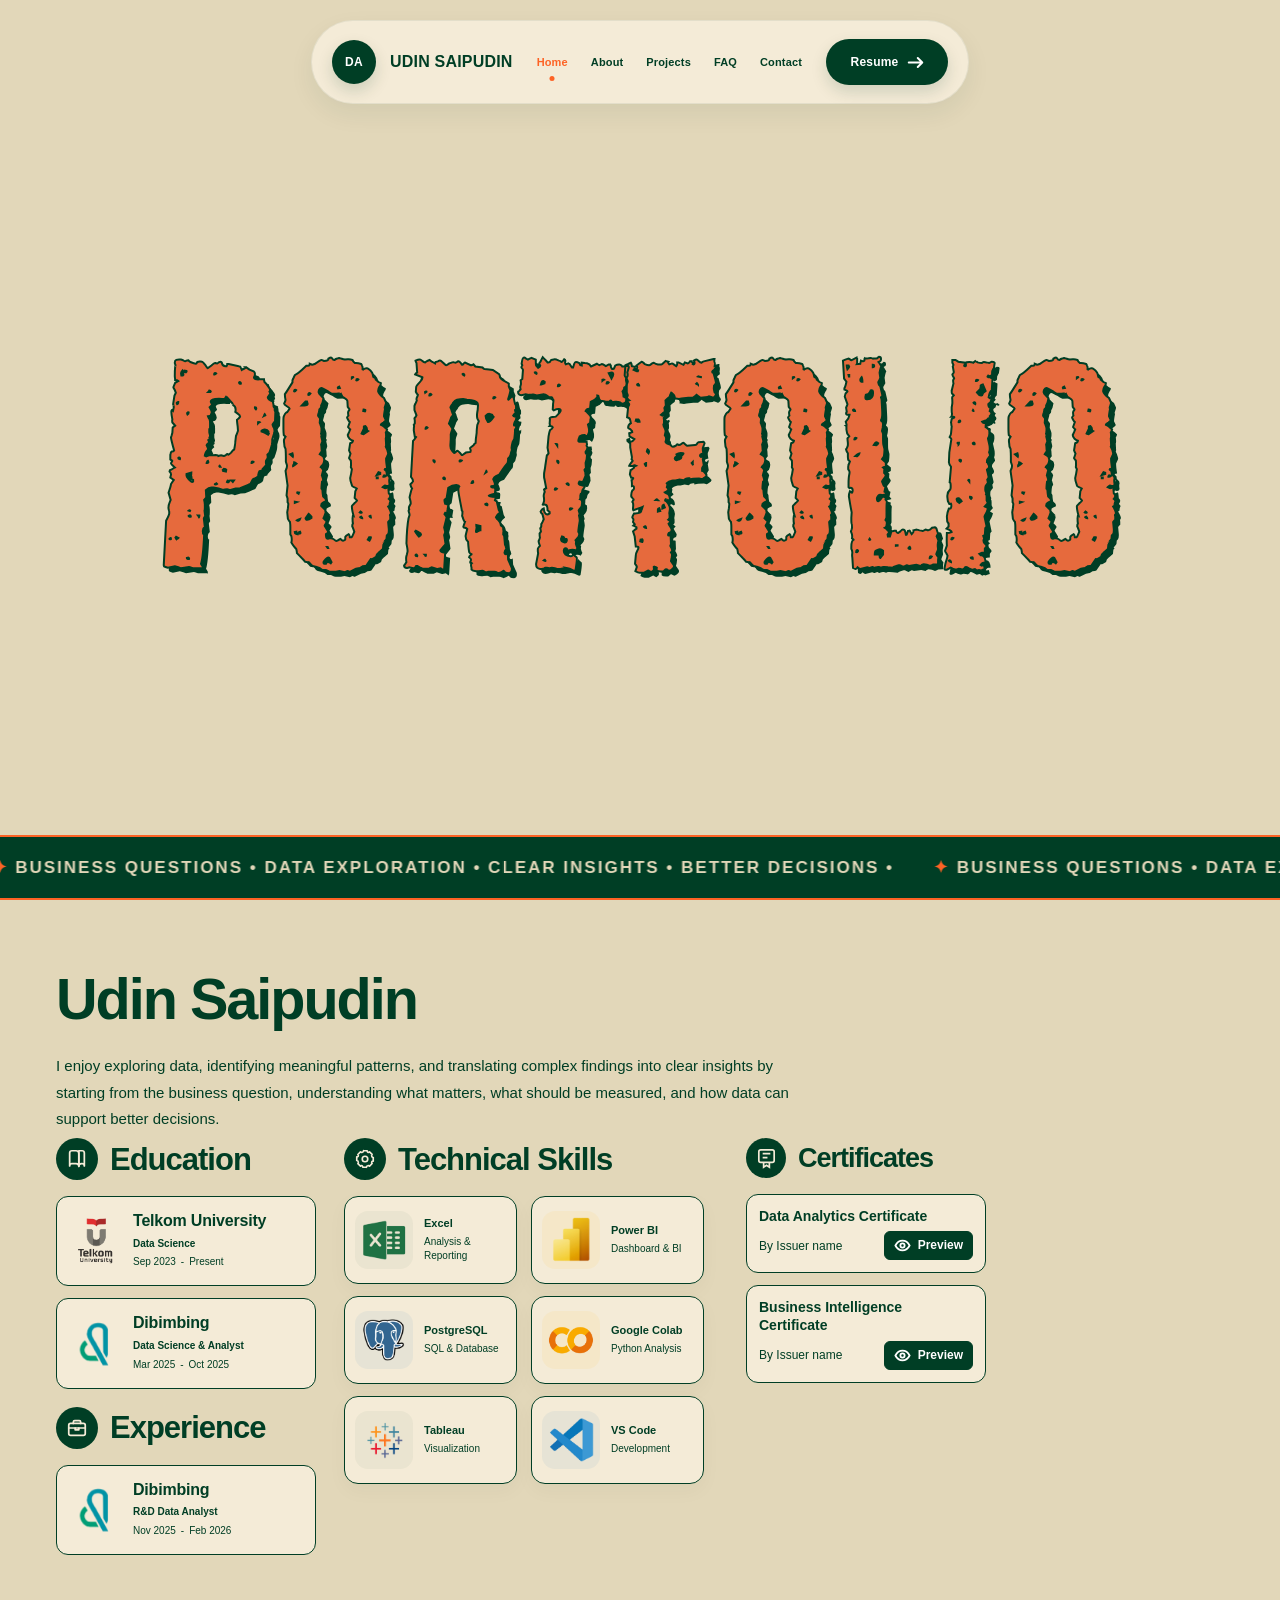
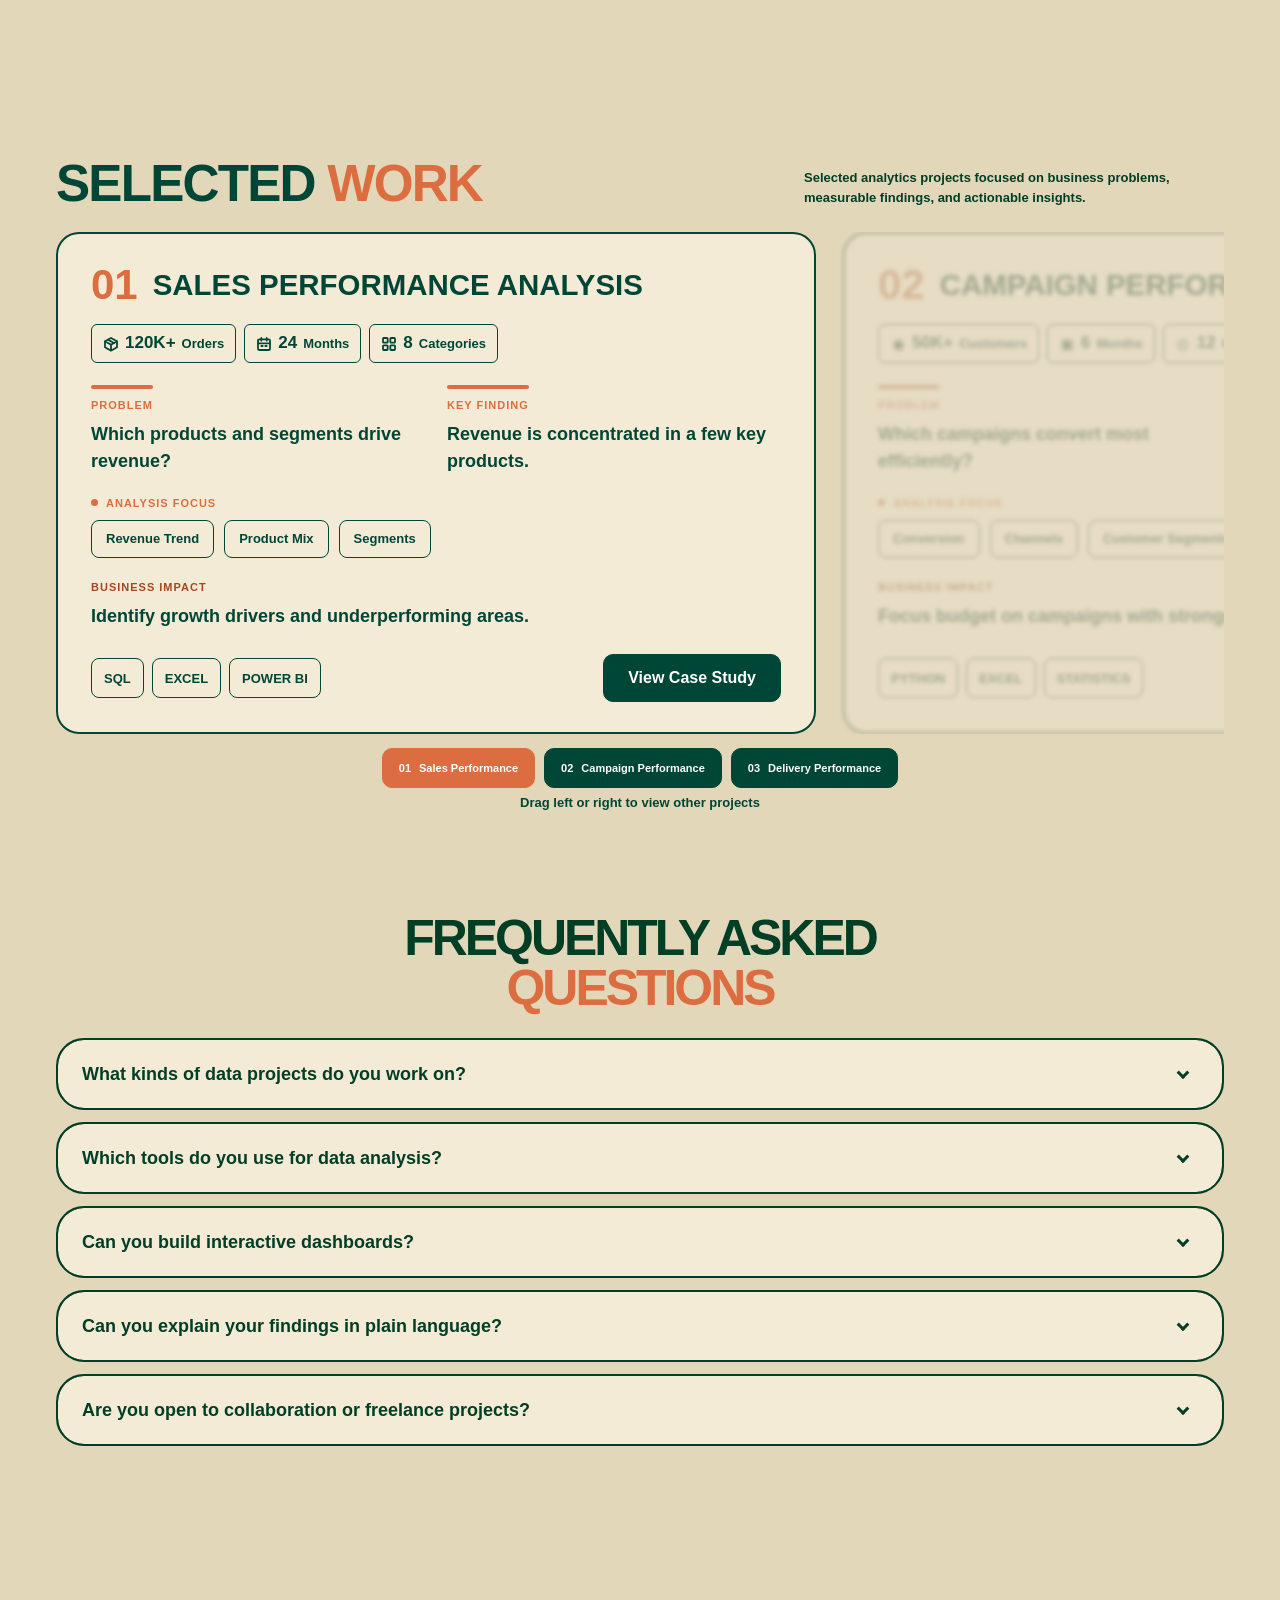
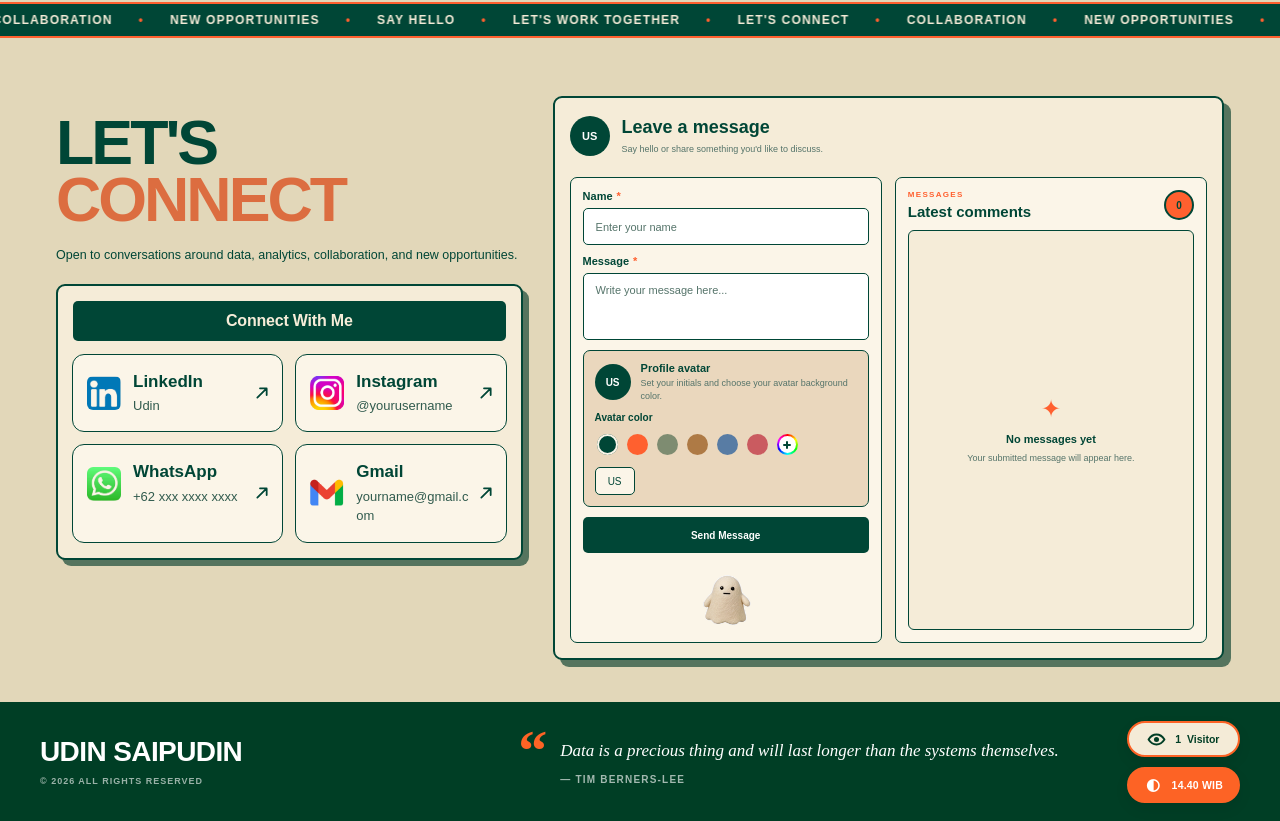
==== commit c56c0b4b: "1" ====
--- a/index.html
+++ b/index.html
@@ -258,6 +258,8 @@
   <link rel="stylesheet" href="css/faq-heading.css?v=20261027-faq-title">
   <link rel="stylesheet" href="css/certificates.css?v=20261027">
   <link rel="stylesheet" href="css/content-alignment.css?v=20261027">
+  <link rel="stylesheet" href="css/marquees.css?v=20261027">
+  <script src="js/marquees.js" defer></script>
   <script src="js/certificates.js" defer></script>
 </head>
 
--- a/css/desktop-monitor/contact.css
+++ b/css/desktop-monitor/contact.css
@@ -6,23 +6,29 @@
   #contact .contact-shell { padding-block: 24px 40px; transform: none; }
   #contact .contact-title { font-size: calc(80 * var(--contact-unit)); }
   #contact .contact-intro { font-size: calc(11 * var(--contact-unit)); margin-block: calc(18 * var(--contact-unit)); max-width: none; }
-  #contact .contact-panel { padding: calc(15 * var(--contact-unit)); }
-  #contact .contact-panel-head { margin-bottom: calc(12 * var(--contact-unit)); }
+  #contact .contact-panel { padding: calc(12 * var(--contact-unit)); }
+  #contact .contact-panel-head { min-height: 44px; padding-bottom: 0; margin-bottom: 10px; }
   #contact .contact-panel-head-text h3 { font-size: calc(20 * var(--contact-unit)); }
   #contact .contact-panel-head-text p { font-size: calc(10 * var(--contact-unit)); }
   #contact .message-layout { gap: calc(13 * var(--contact-unit)) !important; }
   #contact .message-layout,
   #contact .message-compose,
-  #contact .message-comments { min-height: calc(420 * var(--contact-unit)); height: auto; }
+  #contact .message-comments { min-height: 0; height: auto; }
   #contact .message-compose,
-  #contact .message-comments { padding: calc(12 * var(--contact-unit)); }
-  #contact .contact-form { min-height: calc(395 * var(--contact-unit)); gap: calc(10 * var(--contact-unit)); }
+  #contact .message-comments { padding: calc(10 * var(--contact-unit)); }
+  #contact .contact-form { min-height: 0; gap: 8px; }
+  #contact .form-group { gap: 4px; }
   #contact .form-group label,
   #contact .form-group input,
   #contact .form-group textarea { font-size: calc(11 * var(--contact-unit)); }
-  #contact .form-group input { height: calc(37 * var(--contact-unit)); }
-  #contact .form-group textarea { height: calc(67 * var(--contact-unit)); min-height: calc(67 * var(--contact-unit)); max-height: calc(67 * var(--contact-unit)); }
-  #contact .profile-builder { padding: calc(12 * var(--contact-unit)); }
+  #contact .form-group input { height: calc(32 * var(--contact-unit)); }
+  #contact .form-group textarea { height: calc(50 * var(--contact-unit)); min-height: calc(50 * var(--contact-unit)); max-height: calc(50 * var(--contact-unit)); }
+  #contact .profile-builder { padding: 10px; }
+  #contact .profile-builder-head { margin-bottom: 6px; }
+  #contact .profile-controls { gap: 5px; }
+  #contact .profile-control label { margin-bottom: 5px; }
+  #contact .contact-ghost { flex: 0 0 auto; min-height: 0; height: 84px; margin-top: 2px; }
+  #contact .contact-ghost img { width: 48px; max-height: 48px; }
   #contact .profile-builder-copy strong { font-size: calc(12 * var(--contact-unit)); }
   #contact .profile-builder-copy p { font-size: calc(10 * var(--contact-unit)); }
   #contact .contact-submit { height: calc(36 * var(--contact-unit)); min-height: calc(36 * var(--contact-unit)); font-size: calc(11 * var(--contact-unit)); }
--- a/css/navigation.css
+++ b/css/navigation.css
@@ -1,3 +1,8 @@
+/* Shared menu feedback, including the section selected while scrolling. */
+.site-nav .nav-links a:is(:hover, :active, :focus-visible, .active, .is-active, [aria-current="page"]) {
+  color: var(--orange) !important;
+}
+
 /* Two-row navigation: shared mobile/tablet polish, preserving laptop layout. */
 @media (width < 1200px) {
   .site-nav .nav-links {
--- a/css/contact-details.css
+++ b/css/contact-details.css
@@ -1,3 +1,12 @@
+/* Input focus uses the existing border instead of an additional outer ring. */
+#contact input:not([type="color"]):focus,
+#contact textarea:focus {
+  outline: none !important;
+  outline-offset: 0 !important;
+  border-color: var(--orange);
+  box-shadow: none;
+}
+
 /* Compact contact rows: brand mark, stacked identity, then a quiet arrow. */
 #contact .contact-list .contact-item {
   display: block;
--- a/css/about-records.css
+++ b/css/about-records.css
@@ -34,7 +34,15 @@
   box-shadow: none;
 }
 #about .record-item:hover { transform: none; box-shadow: none; }
-#about .skill-item { border: 1.5px solid var(--green); }
+#about .skill-item {
+  border: 1.5px solid var(--green);
+  background: var(--paper);
+  background-image: none;
+}
+#about .skill-name { font-size: 11px; }
+@media (width < 1200px), (width >= 1600px) {
+  #about .skill-name { font-size: clamp(13px, calc(7cqi - 2px), 22px); }
+}
 #about .record-marker { display: none; }
 #about .record-logo {
   grid-column: 1; grid-row: 1 / 3;
@@ -52,11 +60,11 @@
 }
 #about .record-content h3 {
   margin: 0 0 5px;
-  font-size: 18px; font-weight: 700; line-height: 1.3;
+  font-size: 16px; font-weight: 700; line-height: 1.3;
   letter-spacing: -.2px;
 }
 #about .record-content p {
-  margin: 0; font-size: 12px; font-weight: 650; line-height: 1.35;
+  margin: 0; font-size: 10px; font-weight: 650; line-height: 1.35;
   color: var(--green);
 }
 #about .record-date {
@@ -81,5 +89,5 @@
 @media (width < 390px) {
   #about .record-item { grid-template-columns: 40px minmax(0, 1fr) !important; padding: 14px; gap: 3px 12px; }
   #about .record-logo { width: 40px; height: 44px; }
-  #about .record-content h3 { font-size: 17px; }
+  #about .record-content h3 { font-size: 15px; }
 }
--- a/css/faq-heading.css
+++ b/css/faq-heading.css
@@ -16,6 +16,14 @@
 }
 #faq.faq-slide .faq-heading h2 span { display: block; }
 #faq.faq-slide .faq-heading h2 .faq-heading-accent { color: #dc6d40; }
+@media (min-width: 1600px) {
+  #faq.faq-slide .faq-heading h2 {
+    max-width: 1280px;
+  }
+  #faq.faq-slide .faq-heading h2 > span {
+    white-space: nowrap;
+  }
+}
 
 #projects .section-title-row .section-title {
   font-family: "Manrope", Arial, sans-serif;
@@ -52,6 +60,19 @@
     font-size: clamp(28px, 6.5vw, 48px);
     letter-spacing: -1px;
   }
+}
+
+#projects .section-title-row .section-title {
+  font-size: clamp(24px, 4vw, 76px);
+}
+#faq.faq-slide .faq-heading h2 {
+  font-size: clamp(40px, 3.9vw, 64px);
+}
+@media (min-width: 1600px) {
+  #faq.faq-slide .faq-heading h2 { font-size: clamp(64px, 4vw, 80px); }
+}
+@media (width < 768px) {
+  #projects .section-title-row .section-title { font-size: clamp(24px, 5.5vw, 40px); }
 }
 
 #faq.faq-slide .faq-item { --faq-text-inset: 24px; }
--- a/css/certificates.css
+++ b/css/certificates.css
@@ -9,19 +9,21 @@
 #about .certificates-heading h2 { font-size: 27px; letter-spacing: -1px; }
 #about .certificate-list { display: grid; gap: 12px; }
 #about .certificate-card {
-  display: flex;
-  flex-direction: column;
+  display: grid;
+  grid-template-columns: minmax(0, 1fr) auto;
+  align-items: center;
+  gap: 6px 8px;
   width: 100%; max-width: 240px;
   padding: 12px; border: 1.5px solid var(--green);
   border-radius: 12px; background: var(--paper);
 }
 #about .certificate-sample { display: block; font-size: 10px; font-weight: 500; color: #476459; margin: 0 0 8px; }
-#about .certificate-card h3 { margin: 0 0 5px; font-size: 16px; font-weight: 700; line-height: 1.3; }
-#about .certificate-card p { margin: 0; font-size: 12px; line-height: 1.5; }
+#about .certificate-card h3 { grid-column: 1 / -1; margin: 0; font-size: 14px; font-weight: 700; line-height: 1.3; }
+#about .certificate-card p { margin: 0; min-width: 0; font-size: 12px; line-height: 1.5; overflow-wrap: anywhere; }
 #about .certificate-preview {
-  align-self: flex-end;
+  justify-self: end;
   display: inline-flex; align-items: center; gap: 7px;
-  margin-top: 10px; padding: 5px 9px;
+  margin-top: 0; padding: 5px 9px;
   border: 1px solid var(--green); border-radius: 6px;
   background: var(--green); color: #fff;
   font-family: inherit; font-size: 12px; font-weight: 700; line-height: 1.4;
--- a/css/marquees.css
+++ b/css/marquees.css
@@ -0,0 +1,19 @@
+#home .ticker-track,
+#contact .contact-end-track {
+  display: flex;
+  width: max-content;
+  min-width: max-content;
+  gap: 0;
+  animation: none;
+  will-change: transform;
+}
+#home .ticker-track > .ticker-group,
+#contact .contact-end-track > .contact-end-sequence {
+  display: flex;
+  align-items: center;
+  flex: 0 0 auto;
+  width: max-content;
+  white-space: nowrap;
+}
+#home .ticker-track > .ticker-group { gap: 40px; padding-right: 40px; }
+#home .ticker-item { flex: 0 0 auto; white-space: nowrap; }
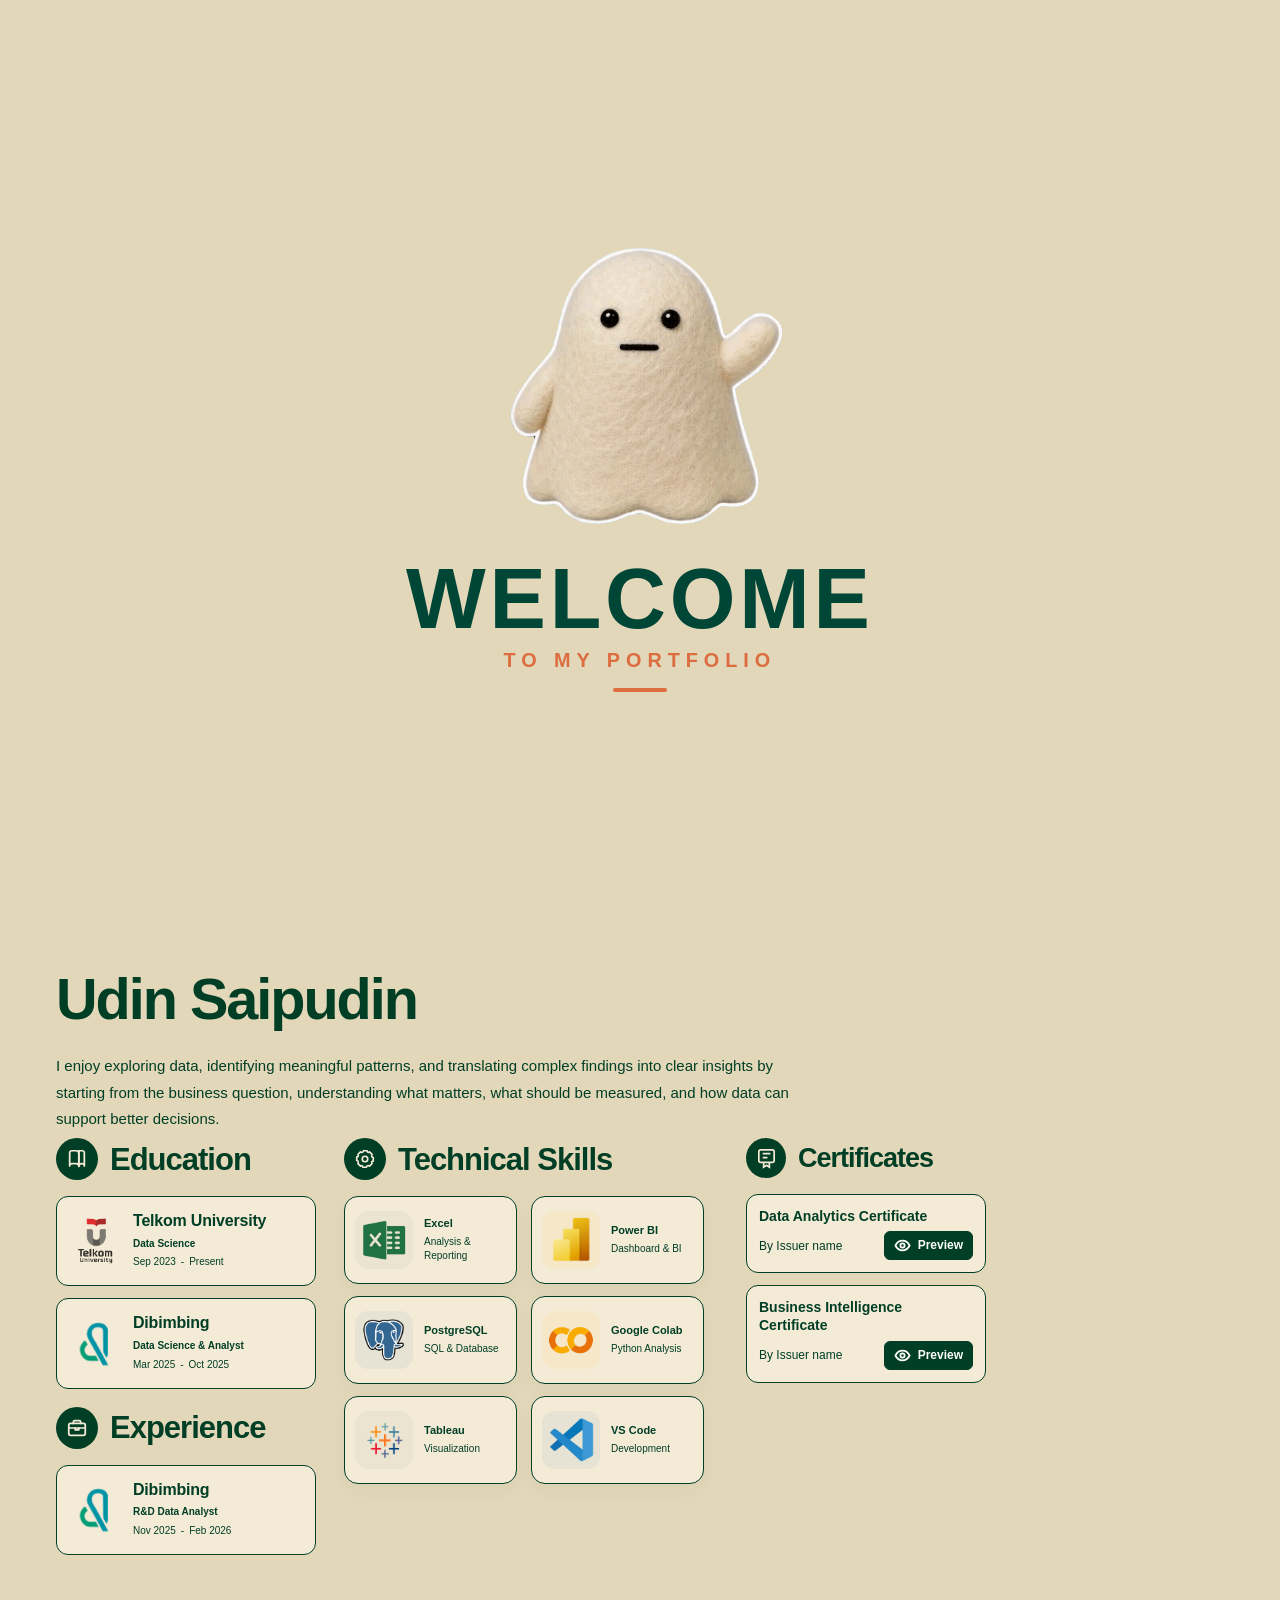
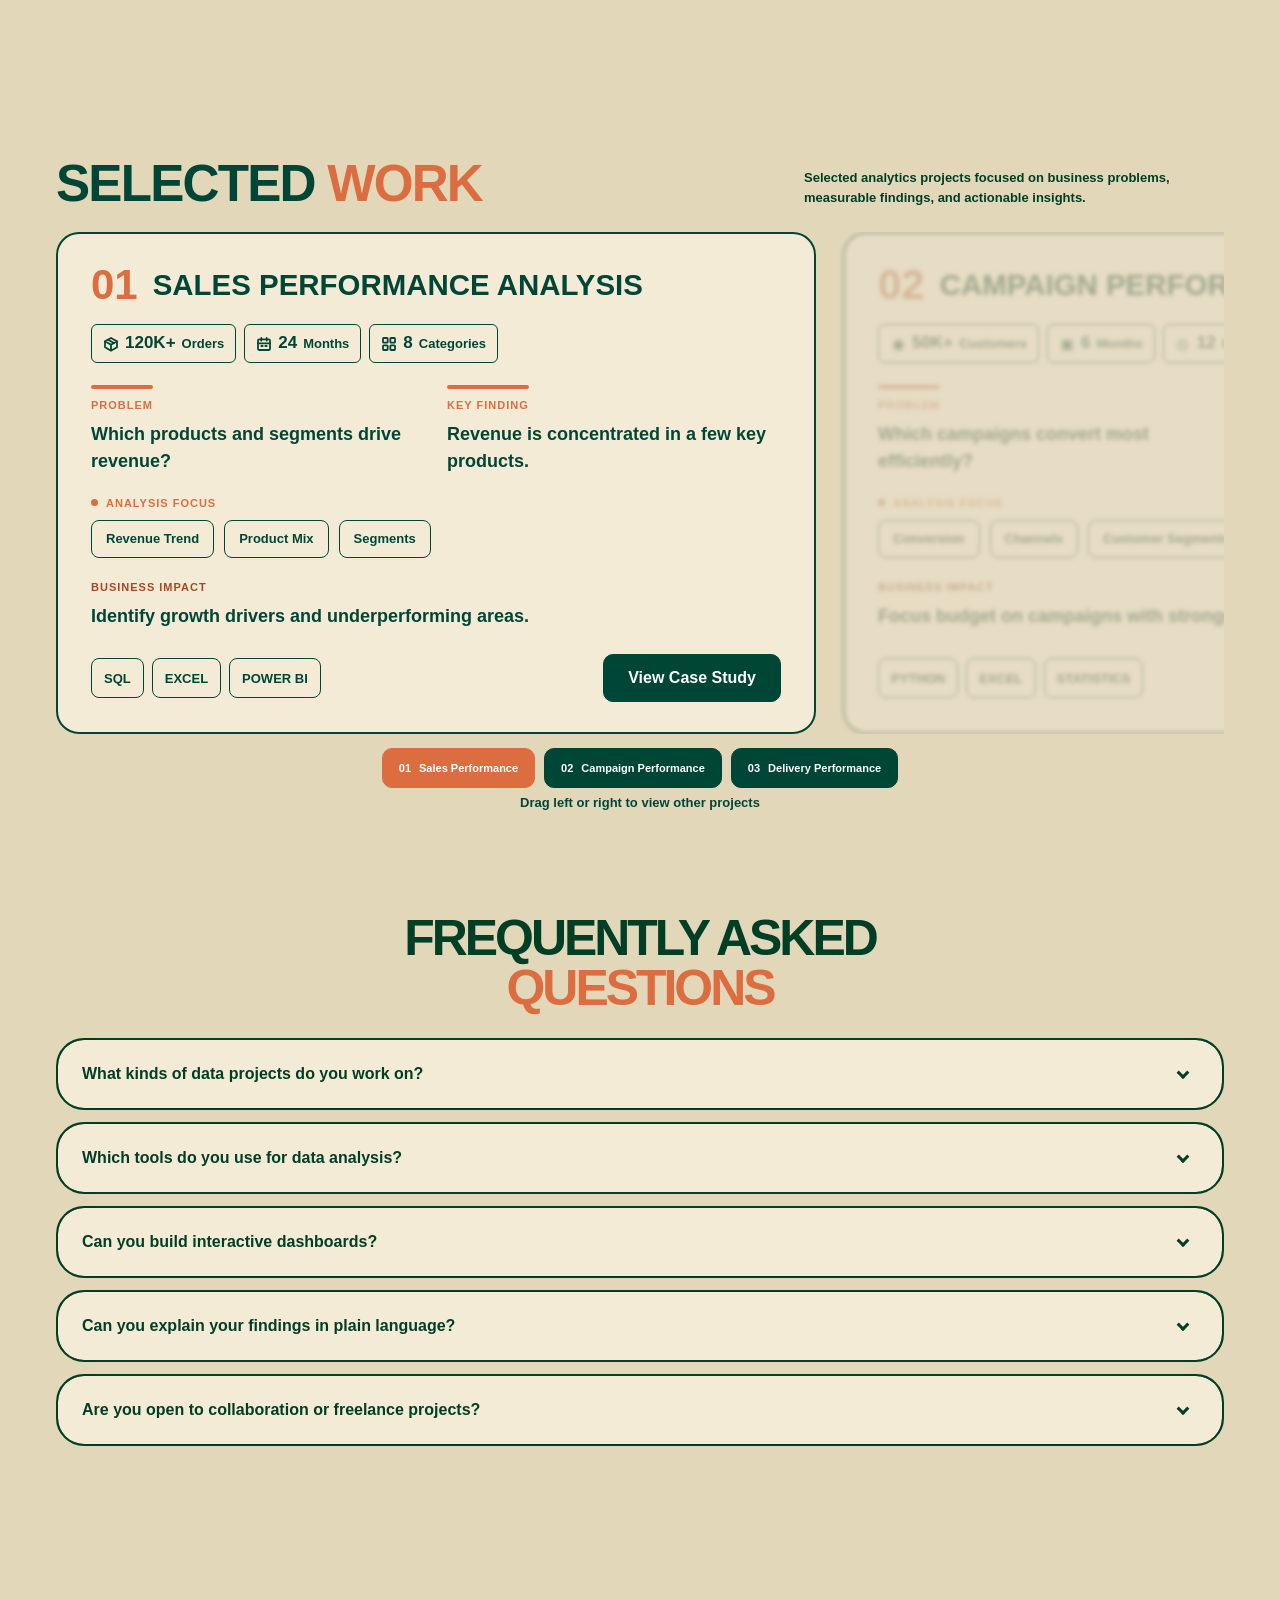
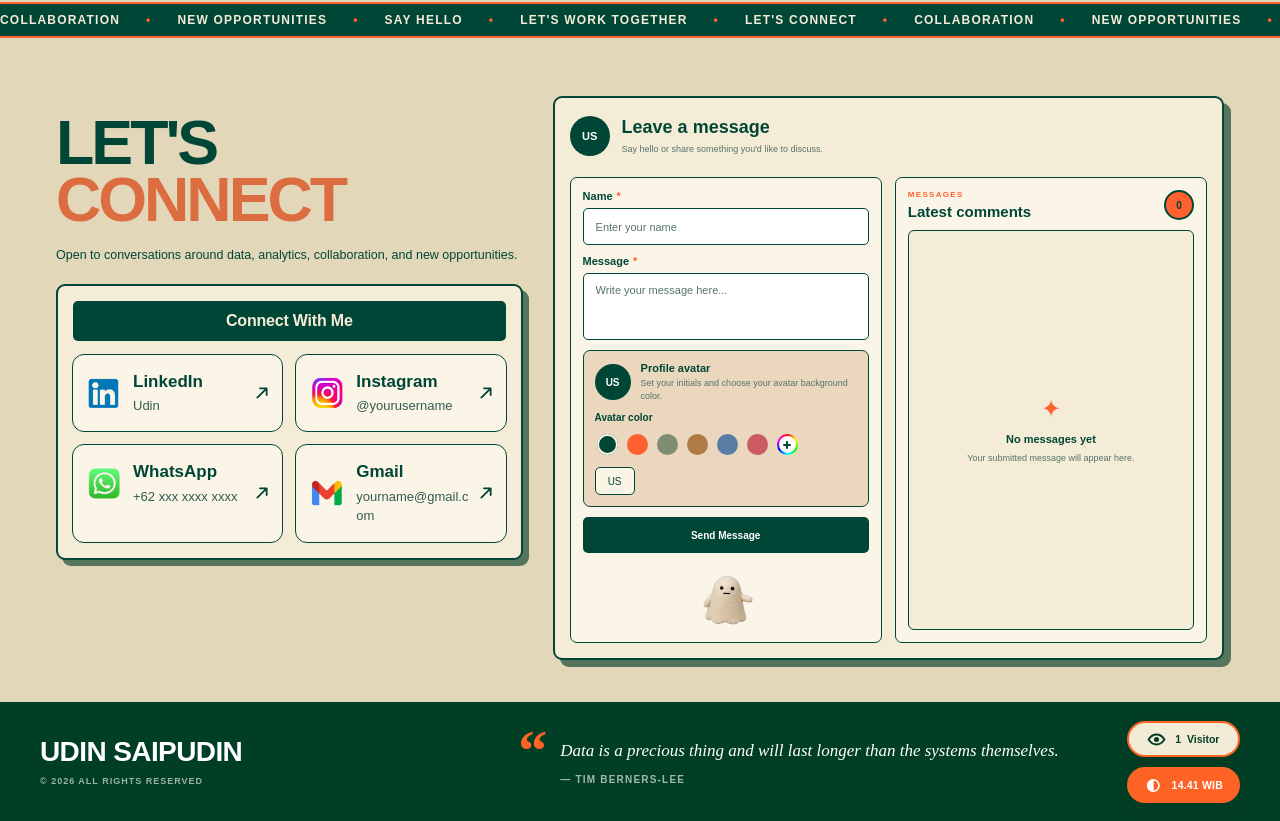
==== commit 198bc1d4: "1" ====
--- a/index.html
+++ b/index.html
@@ -259,6 +259,8 @@
   <link rel="stylesheet" href="css/certificates.css?v=20261027">
   <link rel="stylesheet" href="css/content-alignment.css?v=20261027">
   <link rel="stylesheet" href="css/marquees.css?v=20261027">
+  <link rel="stylesheet" href="css/color-picker.css?v=20261027">
+  <link rel="stylesheet" href="css/mobile/compact-cards.css?v=20261027">
   <script src="js/marquees.js" defer></script>
   <script src="js/certificates.js" defer></script>
 </head>
--- a/css/navigation.css
+++ b/css/navigation.css
@@ -1,3 +1,13 @@
+/* An open, readable wordmark at the existing responsive size. */
+.site-nav .brand-name {
+  font-family: "Trebuchet MS", Arial, sans-serif;
+  font-weight: 700;
+  line-height: 1.25;
+  letter-spacing: -.025em;
+  text-transform: none;
+  white-space: nowrap;
+}
+
 /* Shared menu feedback, including the section selected while scrolling. */
 .site-nav .nav-links a:is(:hover, :active, :focus-visible, .active, .is-active, [aria-current="page"]) {
   color: var(--orange) !important;
--- a/css/contact-details.css
+++ b/css/contact-details.css
@@ -1,6 +1,7 @@
 /* Input focus uses the existing border instead of an additional outer ring. */
 #contact input:not([type="color"]):focus,
-#contact textarea:focus {
+#contact .contact-form .form-group textarea:focus,
+#contact .contact-form .form-group input:focus {
   outline: none !important;
   outline-offset: 0 !important;
   border-color: var(--orange);
@@ -31,13 +32,13 @@
   width: 34px; height: 34px;
   min-width: 0; padding: 0;
   background: transparent; border: 0;
-  overflow: hidden; isolation: isolate;
+  overflow: visible; isolation: isolate;
 }
 #contact .contact-list .contact-item-logo img {
   display: block; width: 100%; height: 100%; max-width: none;
-  object-fit: contain; mix-blend-mode: multiply; transform: scale(1.16);
+  object-fit: contain; mix-blend-mode: multiply; transform: none;
 }
-#contact .contact-list .contact-item-logo img[src$="gmail.png"] { transform: scale(1.1); }
+#contact .contact-list .contact-item-logo img[src$="gmail.png"] { transform: none; }
 #contact .contact-list .contact-item-text {
   display: flex;
   flex-direction: column;
--- a/css/faq-heading.css
+++ b/css/faq-heading.css
@@ -190,5 +190,32 @@
   #faq.faq-slide .faq-item > summary { min-height: 60px; padding: 13px 14px; }
   #faq.faq-slide .faq-item .faq-question { font-size: 12.5px; line-height: 1.45; }
   #faq.faq-slide .faq-item[open] .faq-answer { padding: 18px var(--faq-text-inset); }
-  #faq.faq-slide .faq-item[open] .faq-answer p { font-size: 12px; line-height: 1.55; }
-}
+  #faq.faq-slide .faq-item[open] .faq-answer p { font-size: 12.5px; line-height: 1.55; }
+}
+
+/* Both halves of an FAQ card use the same text size. */
+#faq.faq-slide .faq-item,
+#faq.faq-slide .faq-item > summary,
+#faq.faq-slide .faq-item .faq-question,
+#faq.faq-slide .faq-item .faq-chevron {
+  transition: background-color 450ms ease, color 450ms ease, border-color 450ms ease;
+}
+@media (hover: hover) and (pointer: fine) {
+  #faq.faq-slide .faq-item:not([open]) > summary:hover { background: var(--green); }
+}
+#faq.faq-slide .faq-item:not([open]) > summary:active { background: var(--green); }
+@media (prefers-reduced-motion: reduce) {
+  #faq.faq-slide .faq-item,
+  #faq.faq-slide .faq-item > summary,
+  #faq.faq-slide .faq-item .faq-question,
+  #faq.faq-slide .faq-item .faq-chevron { transition: none; }
+}
+#faq.faq-slide { --faq-body-size: clamp(16px, 1.08vw, 20px); }
+#faq.faq-slide .faq-item .faq-question,
+#faq.faq-slide .faq-item[open] .faq-answer p { font-size: var(--faq-body-size); }
+@media (768px <= width < 1200px) {
+  #faq.faq-slide { --faq-body-size: clamp(18px, 2vw, 23px); }
+}
+@media (width < 768px), (orientation: landscape) and (width <= 932px) and (height <= 500px) {
+  #faq.faq-slide { --faq-body-size: 12.5px; }
+}
--- a/css/color-picker.css
+++ b/css/color-picker.css
@@ -0,0 +1,35 @@
+#contact .custom-color-popover {
+  width: min(320px, calc(100vw - 40px));
+  padding: 12px;
+  border: 1px solid #e4e5e8;
+  border-radius: 16px;
+  box-shadow: 0 10px 35px #0002;
+  background: #fff;
+  color: #17191d;
+}
+#contact .color-picker-head { display: none; }
+#contact .sv-picker { height: auto; aspect-ratio: 2.64; border-radius: 13px; }
+#contact .sv-picker-cursor { width: 18px; height: 18px; border: 3px solid #fff; box-shadow: 0 1px 3px #0004; }
+#contact .hue-picker { margin-top: 12px; }
+#contact .hue-picker input {
+  appearance: none;
+  -webkit-appearance: none;
+  display: block;
+  width: 100%; height: 16px; min-height: 0;
+  padding: 0; margin: 0;
+  border: 0; border-radius: 999px;
+  background: linear-gradient(to right, #f00, #ff0, #0f0, #0ff, #00f, #f0f, #f00);
+  cursor: pointer;
+}
+#contact .hue-picker input::-webkit-slider-thumb { appearance: none; -webkit-appearance: none; width: 20px; height: 20px; border: 3px solid #fff; border-radius: 50%; background: transparent; box-shadow: 0 1px 3px #0005; }
+#contact .hue-picker input::-moz-range-thumb { width: 14px; height: 14px; border: 3px solid #fff; border-radius: 50%; background: transparent; box-shadow: 0 1px 3px #0005; }
+#contact .hex-picker-row { display: flex; gap: 8px; margin-top: 12px; }
+#contact .hex-value-field { display: flex; align-items: center; gap: 8px; flex: 1; min-width: 0; height: 40px; padding: 6px 8px; border: 1px solid #d7d9df; border-radius: 12px; }
+#contact .hex-color-preview { flex: 0 0 24px; width: 24px; height: 24px; border: 1px solid #0001; border-radius: 50%; }
+#contact .hex-input-wrap { display: flex; align-items: center; min-width: 0; font: 500 15px/1 Arial,sans-serif; }
+#contact .hex-input-wrap span { margin: 0; color: inherit; font: inherit; }
+#contact .hex-input-wrap input { min-width: 0; width: 100%; height: auto; padding: 0; border: 0; border-radius: 0; background: transparent; color: inherit; font: inherit; }
+#contact .hex-value-field:focus-within { border-color: var(--orange); }
+#contact .color-eyedropper { display: grid; place-items: center; width: 40px; height: 40px; padding: 9px; flex: 0 0 40px; border: 1px solid #d7d9df; border-radius: 12px; background: #fff; color: #17191d; cursor: pointer; }
+#contact .color-eyedropper svg { width: 22px; height: 22px; }
+#contact .color-eyedropper:hover { background: #f4f5f6; }
--- a/css/mobile/compact-cards.css
+++ b/css/mobile/compact-cards.css
@@ -0,0 +1,65 @@
+/* Compact phone cards, including short landscape viewports. */
+@media (width < 768px), (orientation: landscape) and (width <= 932px) and (height <= 500px) {
+  #projects .projects-static { gap: 16px !important; }
+  #projects .projects-static > .project-tile {
+    padding: 16px !important;
+    border-radius: 16px !important;
+    min-height: 0 !important;
+  }
+  #projects .project-tile .pc-slide-title,
+  #projects .project-tile > h3 { font-size: 23px; line-height: 1.15; margin-bottom: 14px; }
+  #projects .project-tile .project-meta { gap: 6px; margin-bottom: 16px; }
+  #projects .project-tile .meta-item { padding: 5px 7px; gap: 4px; }
+  #projects .project-tile .meta-item strong { font-size: 13px; }
+  #projects .project-tile .meta-item > span:last-child { font-size: 11px; }
+  #projects .project-tile .meta-icon,
+  #projects .project-tile .meta-icon svg { width: 14px; height: 14px; flex-basis: 14px; }
+  #projects .project-tile .project-insights { gap: 16px !important; margin-bottom: 16px; }
+  #projects .project-tile .insight-label,
+  #projects .project-tile .focus-label,
+  #projects .project-tile .impact-label { font-size: 10px; margin-bottom: 6px; }
+  #projects .project-tile .insight-item p,
+  #projects .project-tile .impact-row p { font-size: 14px; line-height: 1.5; }
+  #projects .project-tile .focus-row { margin-bottom: 16px; }
+  #projects .project-tile .focus-items { gap: 6px; }
+  #projects .project-tile .focus-items span,
+  #projects .project-tile .project-tag { min-height: 30px; padding: 5px 8px; font-size: 11px; }
+  #projects .project-tile .project-footer { padding-top: 16px; gap: 12px; }
+  #projects .project-tile .project-tags { gap: 6px; }
+  #projects .project-tile .project-link { min-height: 40px; padding: 10px 12px; font-size: 13px; }
+
+  #contact .contact-list { padding: 54px 10px 10px; gap: 8px; border-radius: 10px; }
+  #contact .contact-list::before { top: 10px; left: 10px; right: 10px; height: 34px; font-size: 13px; }
+  #contact .contact-list .contact-item { padding: 11px; border-radius: 9px; }
+  #contact .contact-list .contact-item-main { grid-template-columns: 28px minmax(0, 1fr); gap: 9px; }
+  #contact .contact-list .contact-item-logo { width: 28px; height: 28px; }
+  #contact .contact-list .contact-item-text h3 { font-size: 14px; }
+  #contact .contact-list .contact-item-text p { font-size: 12px; }
+  #contact .contact-panel { padding: 10px; border-radius: 10px; }
+  #contact .contact-panel-head { gap: 9px; min-height: 42px; margin-bottom: 10px; padding-bottom: 0; }
+  #contact .contact-avatar { width: 32px; height: 32px; flex-basis: 32px; font-size: 11px; }
+  #contact .contact-panel-head-text h3 { font-size: 18px; }
+  #contact .contact-panel-head-text p,
+  #contact .profile-builder-copy p { font-size: 11px; line-height: 1.4; }
+  #contact .message-layout { gap: 10px !important; min-height: 0; }
+  #contact .message-compose,
+  #contact .message-comments { padding: 10px; min-height: 0; }
+  #contact .contact-form { gap: 8px; min-height: 0; }
+  #contact .form-group { gap: 4px; }
+  #contact .form-group label,
+  #contact .profile-control label { font-size: 12px; }
+  #contact .form-group input { min-height: 40px; height: 40px; padding: 8px 10px; }
+  #contact .form-group textarea { height: 72px; min-height: 72px; max-height: 72px; padding: 8px 10px; }
+  #contact .profile-builder { padding: 9px; }
+  #contact .profile-builder-head { gap: 8px; margin-bottom: 8px; }
+  #contact .profile-builder-copy strong { font-size: 13px; }
+  #contact .profile-preview-avatar { width: 34px; height: 34px; flex-basis: 34px; font-size: 11px; }
+  #contact .profile-controls { gap: 6px; }
+  #contact .contact-submit { min-height: 40px; height: 40px; flex-basis: 40px; font-size: 13px; }
+  #contact .contact-ghost { min-height: 0; height: 44px; flex: 0 0 auto; margin-top: 2px; }
+  #contact .contact-ghost img { width: 44px; max-height: 44px; }
+  #contact .comments-head h3 { font-size: 17px; }
+  #contact .comments-empty { min-height: 130px; padding: 12px; }
+  #contact .comments-empty strong { font-size: 14px; }
+  #contact .comments-empty p { font-size: 11px; }
+}
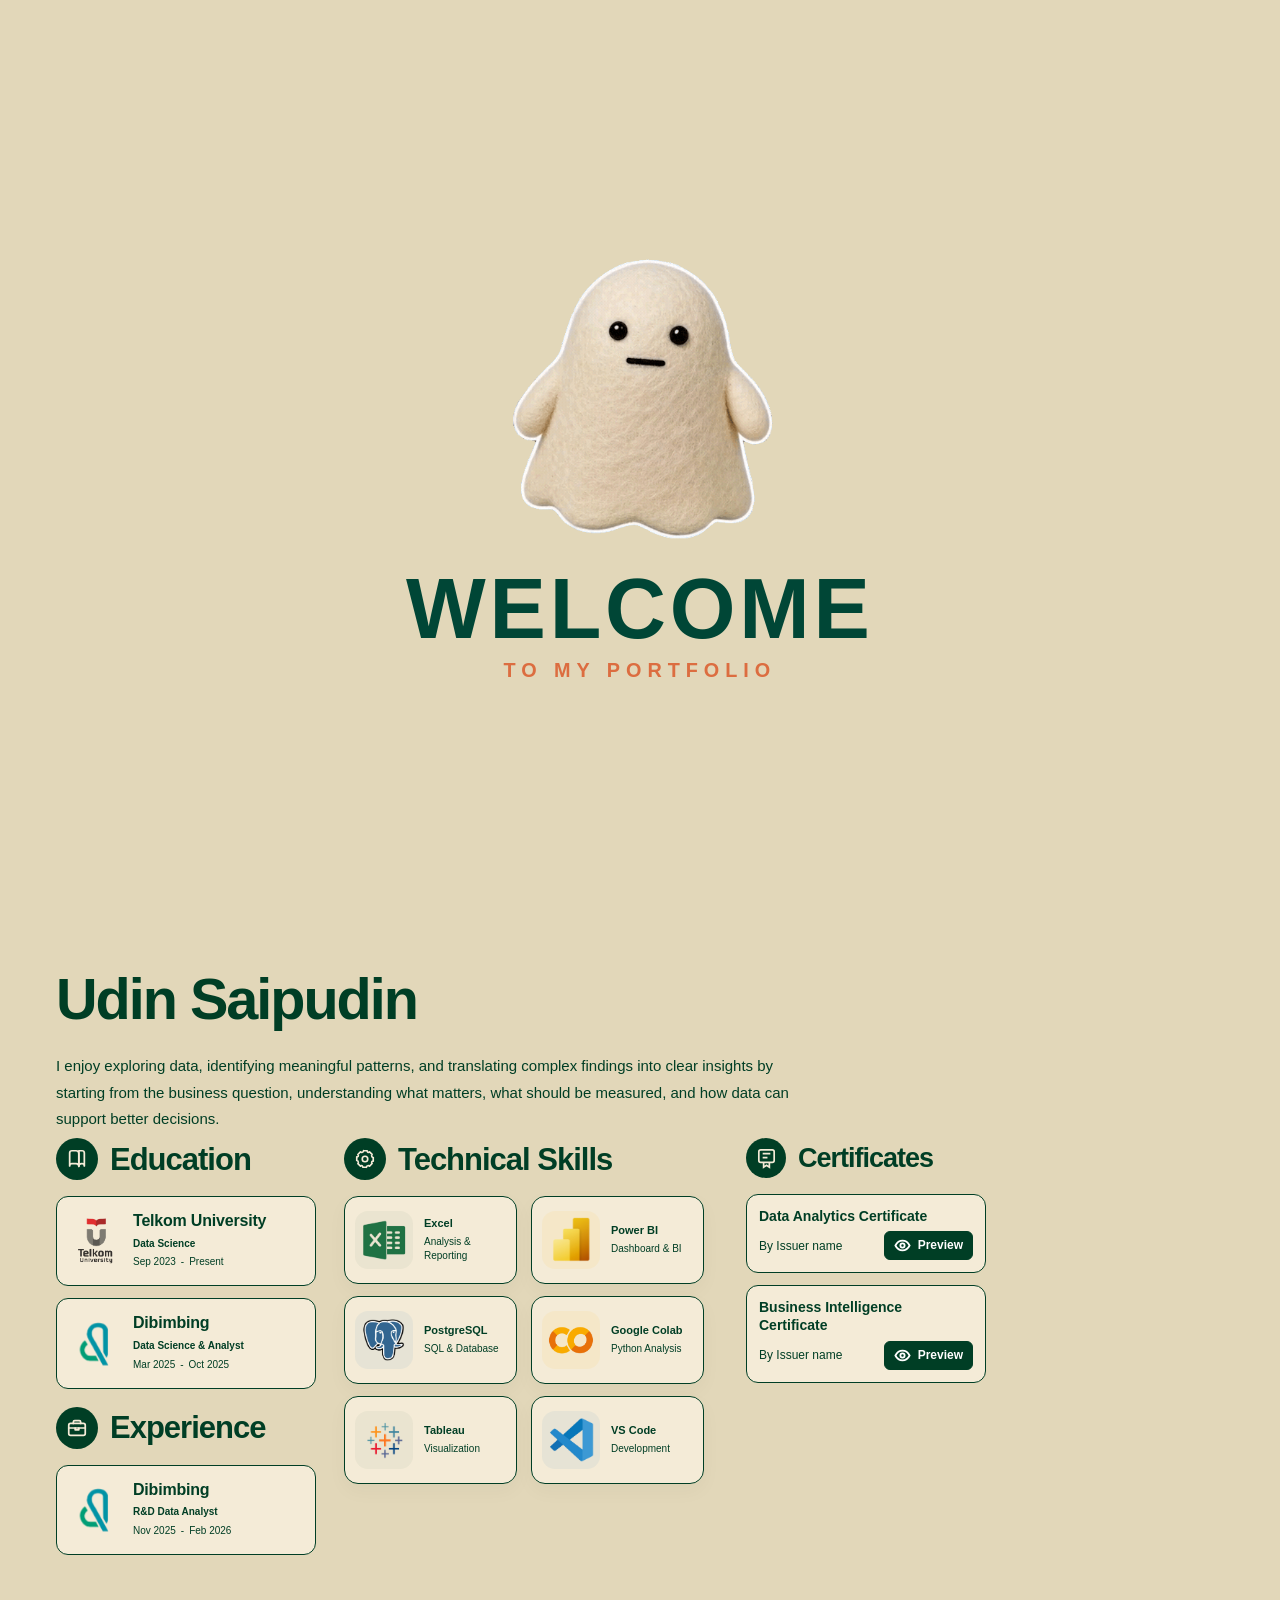
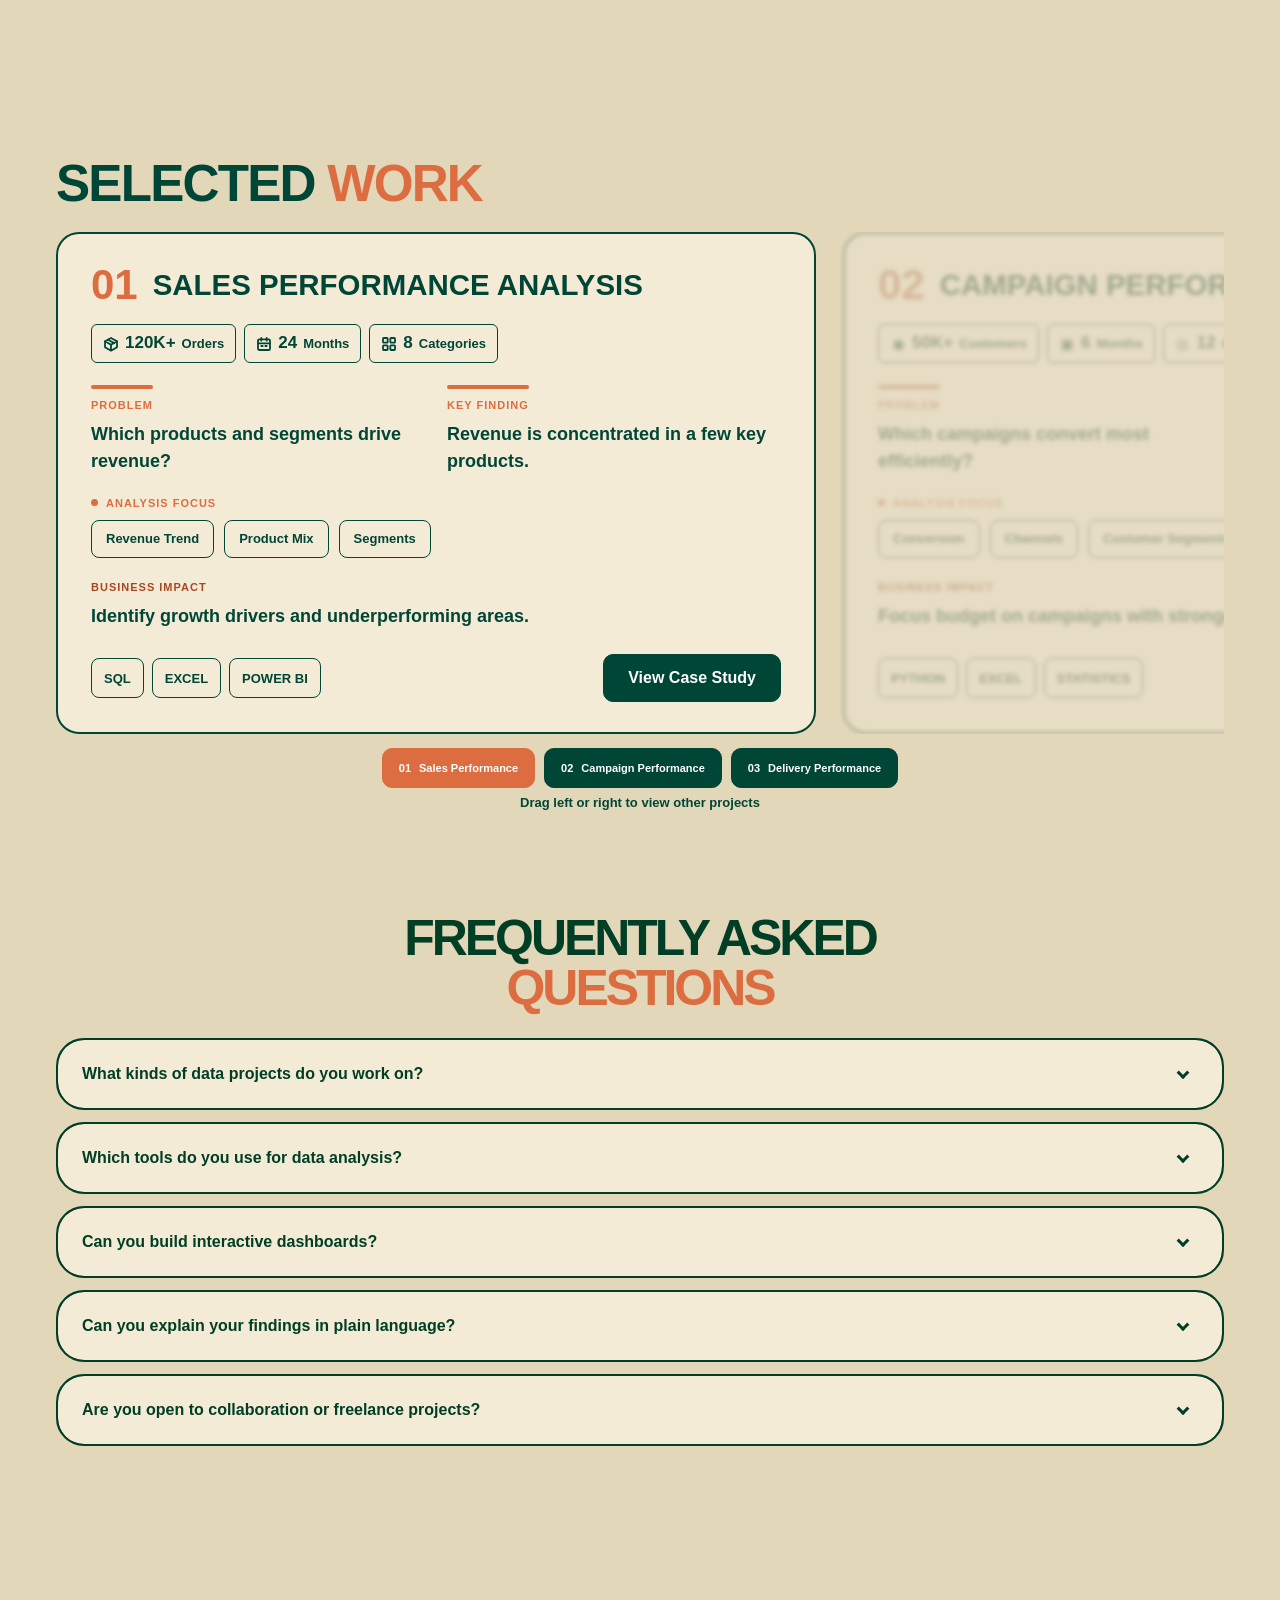
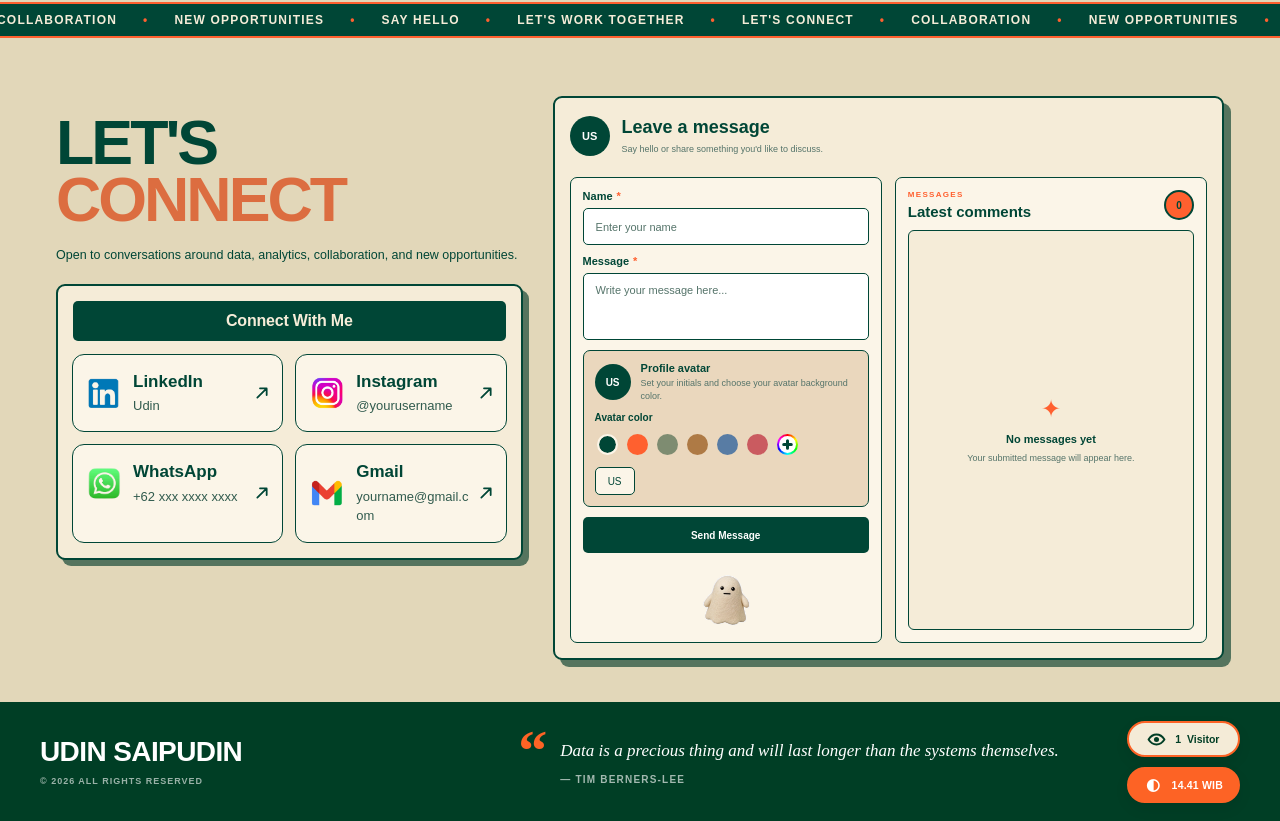
==== commit 36dde358: "1" ====
--- a/index.html
+++ b/index.html
@@ -11,7 +11,7 @@
 
   <meta
     name="viewport"
-    content="width=device-width, initial-scale=1.0"
+    content="width=device-width, initial-scale=1.0, viewport-fit=cover"
   >
 
   <meta
@@ -261,6 +261,8 @@
   <link rel="stylesheet" href="css/marquees.css?v=20261027">
   <link rel="stylesheet" href="css/color-picker.css?v=20261027">
   <link rel="stylesheet" href="css/mobile/compact-cards.css?v=20261027">
+  <link rel="stylesheet" href="css/mobile/viewport.css?v=20261027">
+  <script src="js/mobile-viewport.js" defer></script>
   <script src="js/marquees.js" defer></script>
   <script src="js/certificates.js" defer></script>
 </head>
--- a/css/intro.css
+++ b/css/intro.css
@@ -496,12 +496,10 @@
 
 .intro-copy::after {
 
-  content:
-    "";
-
-
-  display:
-    block;
+  content: none;
+
+
+  display: none;
 
 
   width:
@@ -782,4 +780,4 @@
 
   }
 
-}+}
--- a/css/mobile/faq.css
+++ b/css/mobile/faq.css
@@ -192,7 +192,7 @@
     max-width: 100% !important;
     min-width: 0 !important;
 
-    height: auto !important;
+    height: auto;
     min-height: 0 !important;
     max-height: none !important;
 
@@ -452,7 +452,7 @@
   #faq .faq-item[open] {
     background: #F4EBD7;
 
-    height: auto !important;
+    height: auto;
     max-height: none !important;
   }
 
@@ -754,7 +754,7 @@
 
       width: 100% !important;
 
-      height: auto !important;
+      height: auto;
       min-height: 0 !important;
       max-height: none !important;
 
--- a/css/navigation.css
+++ b/css/navigation.css
@@ -1,4 +1,10 @@
 /* An open, readable wordmark at the existing responsive size. */
+.site-nav .brand-circle {
+  font-family: "Trebuchet MS", Arial, sans-serif;
+  font-weight: 800;
+  letter-spacing: -.04em;
+  line-height: 1;
+}
 .site-nav .brand-name {
   font-family: "Trebuchet MS", Arial, sans-serif;
   font-weight: 700;
@@ -17,17 +23,19 @@
 @media (width < 1200px) {
   .site-nav .nav-links {
     gap: 4px;
-    padding: 4px;
-    border: 1px solid rgba(0, 62, 37, .09);
-    border-radius: 999px;
-    background: rgba(0, 62, 37, .045);
+    padding: 0;
+    border: 0;
+    border-radius: 0;
+    background: transparent;
   }
   .site-nav .nav-links a {
     flex: 1 1 0;
     min-width: 0;
     min-height: 36px;
     padding: 8px 6px;
-    border-radius: 999px;
+    position: relative;
+    border-radius: 0;
+    background: transparent;
     font-size: clamp(10px, 2.6vw, 17px);
     font-weight: 700 !important;
     line-height: 1.2;
@@ -35,21 +43,37 @@
     color: var(--green);
     transition: background-color 180ms ease, color 180ms ease, box-shadow 180ms ease;
   }
-  .site-nav .nav-links a::after { display: none !important; content: none !important; }
+  .site-nav .nav-links a::after {
+    display: block !important;
+    content: "" !important;
+    position: absolute;
+    top: auto;
+    bottom: 0;
+    left: 50%;
+    width: 4px;
+    height: 4px;
+    border-radius: 50%;
+    background: var(--orange) !important;
+    opacity: 0 !important;
+    transform: translateX(-50%) !important;
+  }
+  .site-nav .nav-links a:is(:hover, :active, .active, .is-active, [aria-current="page"])::after {
+    opacity: 1 !important;
+  }
   .site-nav .nav-links a:hover {
-    background: rgba(0, 62, 37, .08);
+    background: transparent;
     font-weight: 700 !important;
   }
   .site-nav .nav-links a.active,
   .site-nav .nav-links a.is-active,
   .site-nav .nav-links a[aria-current="page"] {
-    color: var(--paper) !important;
-    background: var(--green);
+    color: var(--orange) !important;
+    background: transparent;
     font-weight: 700 !important;
-    box-shadow: 0 3px 8px rgba(0, 62, 37, .15);
+    box-shadow: none;
   }
   @media (min-width: 768px) {
-    .site-nav .nav-links { gap: 8px; padding: 5px; }
+    .site-nav .nav-links { gap: 8px; padding: 0; }
     .site-nav .nav-links a { min-height: 42px; }
   }
 }
--- a/css/contact-details.css
+++ b/css/contact-details.css
@@ -1,3 +1,37 @@
+/* Comments follow the portfolio's paper cards, with a readable dated header. */
+#contact .comment-card {
+  display: grid;
+  grid-template-columns: 40px minmax(0, 1fr);
+  align-items: start;
+  gap: 12px;
+  padding: 12px;
+  background: var(--paper);
+  border: 1px solid var(--green);
+  border-radius: 12px;
+}
+#contact .comment-avatar {
+  width: 40px;
+  height: 40px;
+  font-family: "Trebuchet MS", Arial, sans-serif;
+  font-size: 13px;
+  font-weight: 700;
+}
+#contact .comment-header {
+  display: flex;
+  align-items: baseline;
+  justify-content: space-between;
+  flex-wrap: wrap;
+  gap: 3px 10px;
+  margin-bottom: 5px;
+}
+#contact .comment-name { display: block; margin: 0; font-size: 14px; font-weight: 700; overflow-wrap: anywhere; }
+#contact .comment-date { margin-left: auto; color: var(--green); font-size: 11px; font-weight: 600; line-height: 1.5; white-space: nowrap; }
+#contact .comment-message { font-size: 12px; line-height: 1.5; color: #315b4e; }
+@media (width < 390px) {
+  #contact .comment-card { grid-template-columns: 34px minmax(0, 1fr); gap: 9px; padding: 10px; }
+  #contact .comment-avatar { width: 34px; height: 34px; font-size: 12px; }
+}
+
 /* Input focus uses the existing border instead of an additional outer ring. */
 #contact input:not([type="color"]):focus,
 #contact .contact-form .form-group textarea:focus,
--- a/css/faq-heading.css
+++ b/css/faq-heading.css
@@ -131,7 +131,7 @@
 }
 #faq.faq-slide .faq-item[open] .faq-answer {
   margin: 0;
-  padding: 24px var(--faq-text-inset);
+  padding: 12px var(--faq-text-inset);
   background: transparent;
   border: 0;
   border-radius: 0;
@@ -169,7 +169,6 @@
 #faq.faq-slide .faq-item[open] > summary {
   border-radius: calc(var(--faq-outer-radius) - 2px) calc(var(--faq-outer-radius) - 2px) 0 0;
 }
-#faq.faq-slide .faq-item[open] > summary,
 #faq.faq-slide .faq-item[open] .faq-answer {
   min-height: var(--faq-row-height, 68px);
   box-sizing: border-box;
@@ -189,7 +188,7 @@
   #faq.faq-slide .faq-list { gap: 10px; }
   #faq.faq-slide .faq-item > summary { min-height: 60px; padding: 13px 14px; }
   #faq.faq-slide .faq-item .faq-question { font-size: 12.5px; line-height: 1.45; }
-  #faq.faq-slide .faq-item[open] .faq-answer { padding: 18px var(--faq-text-inset); }
+  #faq.faq-slide .faq-item[open] .faq-answer { padding: 12px var(--faq-text-inset); }
   #faq.faq-slide .faq-item[open] .faq-answer p { font-size: 12.5px; line-height: 1.55; }
 }
 
--- a/css/certificates.css
+++ b/css/certificates.css
@@ -35,15 +35,32 @@
   background: var(--orange); border-color: var(--orange); color: #fff;
 }
 #about .certificate-dialog {
-  position: fixed; inset: 0; margin: auto;
-  width: min(520px, calc(100% - 40px)); max-height: 85svh;
-  padding: 48px 28px 28px; border: 2px solid var(--green);
-  border-radius: 16px; background: var(--paper); color: var(--green);
+  position: fixed; inset: 0; margin: auto !important;
+  max-width: calc(100vw - 32px);
+  max-height: calc(100dvh - 32px);
+  padding: 0;
+}
+#about .certificate-dialog:not([open]) {
+  display: none !important;
+}
+@media (width < 768px), (orientation: landscape) and (width <= 932px) and (height <= 500px) {
+  #about .certificate-dialog.case-study-panel { width: calc(100vw - 32px) !important; }
+}
+@media (orientation: landscape) and (width <= 932px) and (height <= 500px) {
+  #about .certificate-dialog.case-study-panel {
+    width: calc(100vw - 24px - env(safe-area-inset-left, 0px) - env(safe-area-inset-right, 0px)) !important;
+  }
 }
 #about .certificate-dialog::backdrop { background: rgb(0 30 20 / .6); }
 #about .certificate-dialog h2 { font-size: 24px; margin: 0 0 16px; }
 #about .certificate-dialog > p:last-child { font-size: 14px; line-height: 1.5; }
-#about .certificate-close { position: absolute; right: 16px; top: 12px; border: 0; background: transparent; color: var(--green); font-size: 28px; cursor: pointer; }
+.case-study-close {
+  background: #004636;
+  color: #E2D7B9;
+  outline: none !important;
+  outline-offset: 0 !important;
+}
+.case-study-close:focus-visible { outline: none !important; }
 @media (min-width: 1200px) {
   #about .about-layout { width: 100%; max-width: 1280px; }
   #about .about-content-grid {
--- a/css/marquees.css
+++ b/css/marquees.css
@@ -17,3 +17,5 @@
 }
 #home .ticker-track > .ticker-group { gap: 40px; padding-right: 40px; }
 #home .ticker-item { flex: 0 0 auto; white-space: nowrap; }
+#home .hero-main::before { font-weight: 900; -webkit-text-stroke: .25px currentColor; }
+#home .hero-main::after { border-right-width: 3.5px; border-bottom-width: 3.5px; }
--- a/css/color-picker.css
+++ b/css/color-picker.css
@@ -1,14 +1,18 @@
 #contact .custom-color-popover {
+  position: fixed;
+  margin: 0;
+  right: auto;
+  bottom: auto;
   width: min(320px, calc(100vw - 40px));
   padding: 12px;
-  border: 1px solid #e4e5e8;
+  border: 1.5px solid var(--green);
   border-radius: 16px;
   box-shadow: 0 10px 35px #0002;
   background: #fff;
   color: #17191d;
 }
 #contact .color-picker-head { display: none; }
-#contact .sv-picker { height: auto; aspect-ratio: 2.64; border-radius: 13px; }
+#contact .sv-picker { height: auto; aspect-ratio: 2.64; border-radius: 13px; border: 1px solid #fff; background-clip: padding-box; box-shadow: none; outline: none !important; }
 #contact .sv-picker-cursor { width: 18px; height: 18px; border: 3px solid #fff; box-shadow: 0 1px 3px #0004; }
 #contact .hue-picker { margin-top: 12px; }
 #contact .hue-picker input {
@@ -30,6 +34,29 @@
 #contact .hex-input-wrap span { margin: 0; color: inherit; font: inherit; }
 #contact .hex-input-wrap input { min-width: 0; width: 100%; height: auto; padding: 0; border: 0; border-radius: 0; background: transparent; color: inherit; font: inherit; }
 #contact .hex-value-field:focus-within { border-color: var(--orange); }
-#contact .color-eyedropper { display: grid; place-items: center; width: 40px; height: 40px; padding: 9px; flex: 0 0 40px; border: 1px solid #d7d9df; border-radius: 12px; background: #fff; color: #17191d; cursor: pointer; }
+#contact .color-eyedropper { display: grid; place-items: center; width: 40px; height: 40px; padding: 9px; flex: 0 0 40px; border: 1px solid var(--green); border-radius: 12px; background: #fff; color: var(--green); cursor: pointer; }
 #contact .color-eyedropper svg { width: 22px; height: 22px; }
 #contact .color-eyedropper:hover { background: #f4f5f6; }
+#contact .custom-color-button { position: relative; }
+#contact .custom-color-plus {
+  position: absolute;
+  inset: 0;
+  width: auto;
+  height: auto;
+  display: grid;
+  place-items: center;
+  margin: 0;
+  padding: 0;
+  background: transparent;
+  color: var(--green);
+}
+#contact .custom-color-plus svg { display: block; width: 13px; height: 13px; }
+#contact .custom-color-plus::before,
+#contact .custom-color-plus::after { content: none; display: none; }
+#contact .avatar-color.is-active {
+  border: 2px solid var(--card) !important;
+  outline: none !important;
+  outline-offset: 0 !important;
+  box-shadow: none !important;
+  background-clip: padding-box;
+}
--- a/css/mobile/compact-cards.css
+++ b/css/mobile/compact-cards.css
@@ -1,32 +1,71 @@
 /* Compact phone cards, including short landscape viewports. */
 @media (width < 768px), (orientation: landscape) and (width <= 932px) and (height <= 500px) {
-  #projects .projects-static { gap: 16px !important; }
+  #projects .projects-static { gap: 12px !important; }
+  #projects .projects-static {
+    flex-direction: row !important;
+    flex-wrap: nowrap !important;
+    overflow-x: auto !important;
+    overflow-y: hidden !important;
+    scroll-snap-type: none !important;
+    overscroll-behavior-x: contain;
+    scrollbar-width: none;
+    -webkit-overflow-scrolling: touch;
+    padding: 0 !important;
+  }
+  #projects .projects-static::-webkit-scrollbar { display: none; }
   #projects .projects-static > .project-tile {
-    padding: 16px !important;
-    border-radius: 16px !important;
+    flex: 0 0 100% !important;
+    width: 100% !important;
+    scroll-snap-align: start !important;
+    scroll-snap-stop: normal;
+  }
+  #projects .pc-navigation { display: flex !important; flex-direction: column; align-items: center; margin-top: 12px; }
+  #projects .pc-tabs { display: flex !important; justify-content: center; gap: 4px; }
+  #projects .pc-tab {
+    display: grid;
+    place-items: center;
+    width: 36px;
+    height: 36px;
+    min-height: 36px;
+    padding: 0;
+    border: 0;
+    background: transparent !important;
+    box-shadow: none;
+    cursor: pointer;
+  }
+  #projects .pc-tab::before { content: ""; width: 8px; height: 8px; border-radius: 999px; background: var(--pg); opacity: .3; transition: width 90ms ease-out, background-color 90ms ease-out, opacity 90ms ease-out; }
+  #projects .pc-tab.is-active::before { width: 24px; background: var(--po); opacity: 1; }
+  #projects .pc-tab-number,
+  #projects .pc-tab-label { display: none; }
+  #projects .pc-hint { display: block !important; margin: 0; font-size: 11px; text-align: center; }
+  #projects .projects-static > .project-tile {
+    padding: 12px !important;
+    border-radius: 13px !important;
     min-height: 0 !important;
   }
   #projects .project-tile .pc-slide-title,
-  #projects .project-tile > h3 { font-size: 23px; line-height: 1.15; margin-bottom: 14px; }
-  #projects .project-tile .project-meta { gap: 6px; margin-bottom: 16px; }
+  #projects .project-tile > h3 { font-size: 21px !important; line-height: 1.15; margin-bottom: 10px; }
+  #projects .project-tile .pc-number { font-size: 26px; }
+  #projects .project-tile .pc-slide-header { margin-bottom: 10px; }
+  #projects .project-tile .project-meta { gap: 5px; margin-bottom: 12px; }
   #projects .project-tile .meta-item { padding: 5px 7px; gap: 4px; }
   #projects .project-tile .meta-item strong { font-size: 13px; }
   #projects .project-tile .meta-item > span:last-child { font-size: 11px; }
   #projects .project-tile .meta-icon,
   #projects .project-tile .meta-icon svg { width: 14px; height: 14px; flex-basis: 14px; }
-  #projects .project-tile .project-insights { gap: 16px !important; margin-bottom: 16px; }
+  #projects .project-tile .project-insights { gap: 12px !important; margin-bottom: 12px; }
   #projects .project-tile .insight-label,
   #projects .project-tile .focus-label,
   #projects .project-tile .impact-label { font-size: 10px; margin-bottom: 6px; }
   #projects .project-tile .insight-item p,
-  #projects .project-tile .impact-row p { font-size: 14px; line-height: 1.5; }
-  #projects .project-tile .focus-row { margin-bottom: 16px; }
+  #projects .project-tile .impact-row p { font-size: 13px; line-height: 1.45; }
+  #projects .project-tile .focus-row { margin-bottom: 12px; }
   #projects .project-tile .focus-items { gap: 6px; }
   #projects .project-tile .focus-items span,
-  #projects .project-tile .project-tag { min-height: 30px; padding: 5px 8px; font-size: 11px; }
-  #projects .project-tile .project-footer { padding-top: 16px; gap: 12px; }
+  #projects .project-tile .project-tag { min-height: 26px; padding: 4px 7px; font-size: 10px; }
+  #projects .project-tile .project-footer { padding-top: 12px; gap: 9px; }
   #projects .project-tile .project-tags { gap: 6px; }
-  #projects .project-tile .project-link { min-height: 40px; padding: 10px 12px; font-size: 13px; }
+  #projects .project-tile .project-link { min-height: 36px; padding: 8px 10px; font-size: 12px; }
 
   #contact .contact-list { padding: 54px 10px 10px; gap: 8px; border-radius: 10px; }
   #contact .contact-list::before { top: 10px; left: 10px; right: 10px; height: 34px; font-size: 13px; }
--- a/css/mobile/viewport.css
+++ b/css/mobile/viewport.css
@@ -0,0 +1,25 @@
+@media (width < 768px), (orientation: landscape) and (width <= 932px) and (height <= 500px) {
+  html, body {
+    width: 100%;
+    max-width: 100%;
+    min-width: 0;
+    margin: 0 !important;
+    padding: 0 !important;
+    background: #003e25;
+    overscroll-behavior: none;
+  }
+  html { overflow-x: hidden; }
+  body { overflow-x: clip; min-height: 100dvh; }
+  #main-root { background: var(--cream); overflow-x: clip; }
+  #navbar-root { background: var(--cream); }
+  #footer-root,
+  #footer-root .site-footer {
+    width: 100% !important;
+    max-width: 100% !important;
+    margin-inline: 0 !important;
+    background: #003e25 !important;
+  }
+  #footer-root .site-footer {
+    padding-bottom: calc(32px + env(safe-area-inset-bottom, 0px)) !important;
+  }
+}
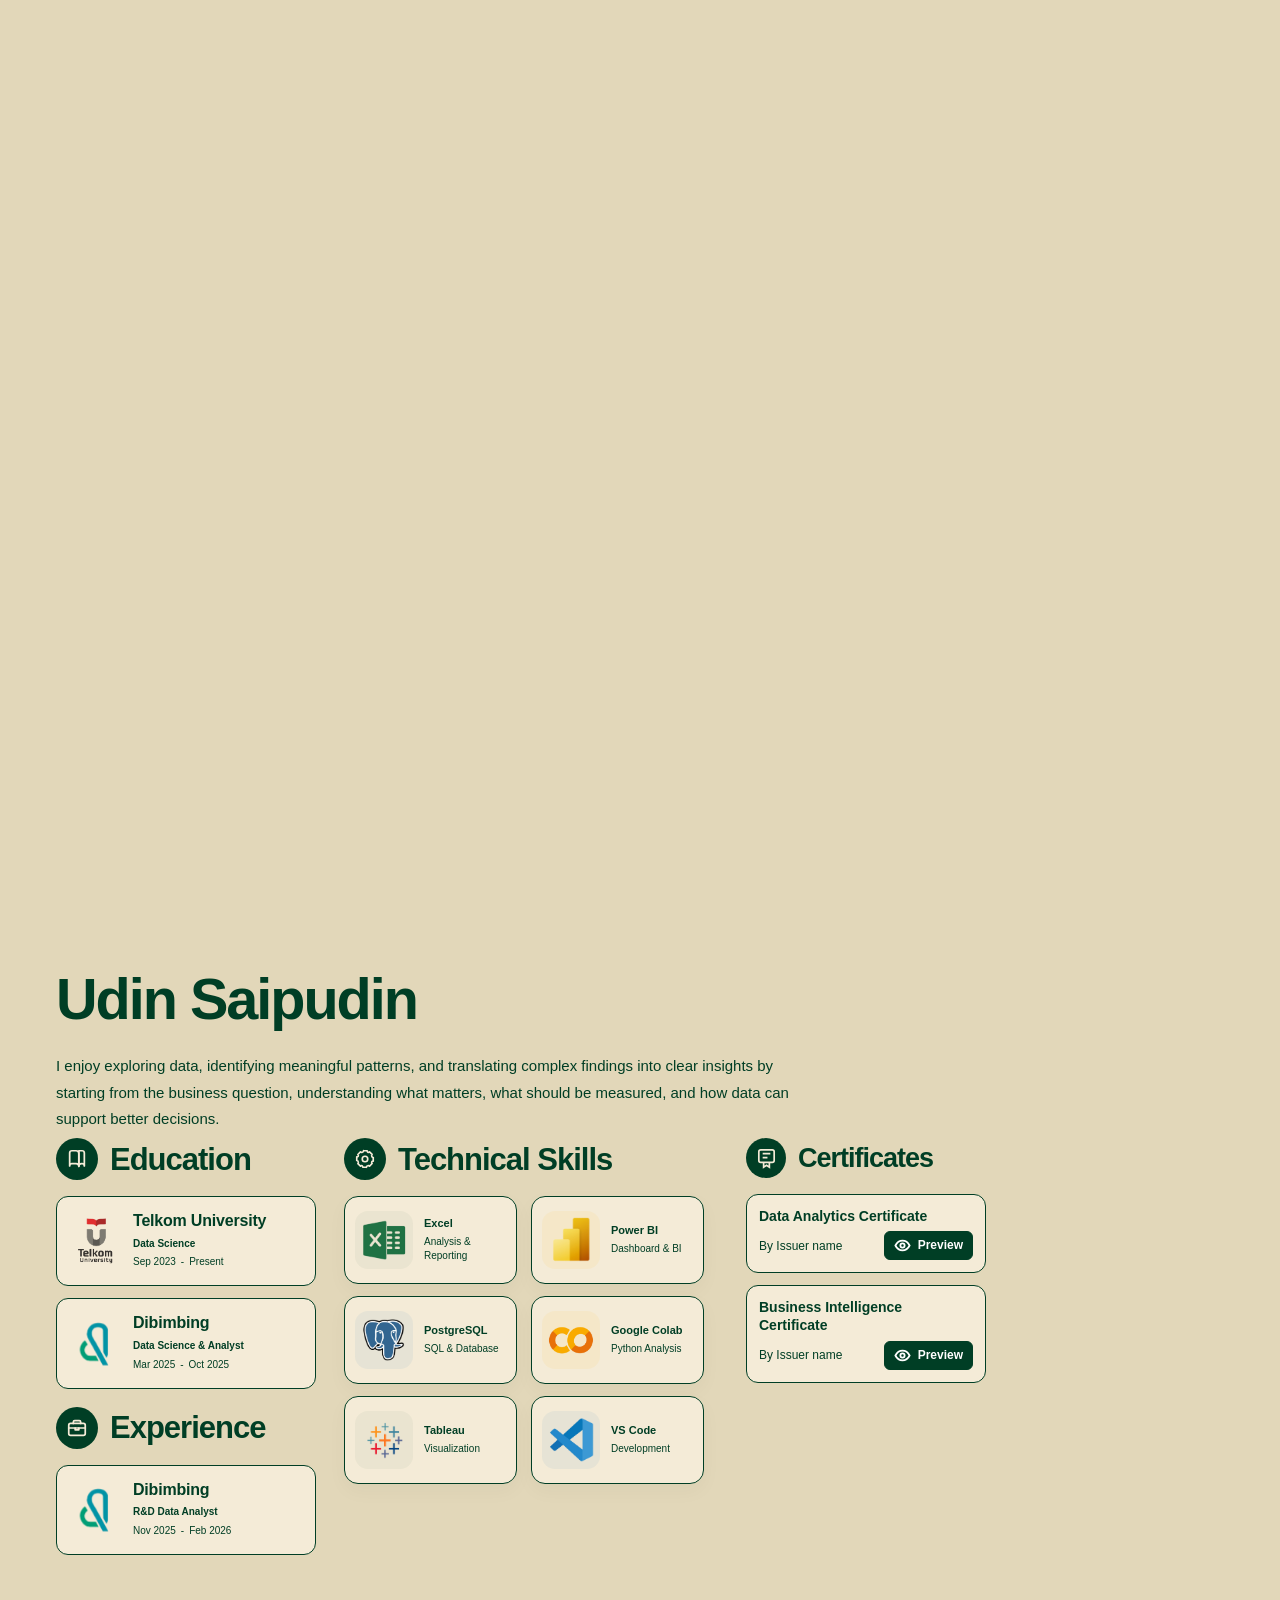
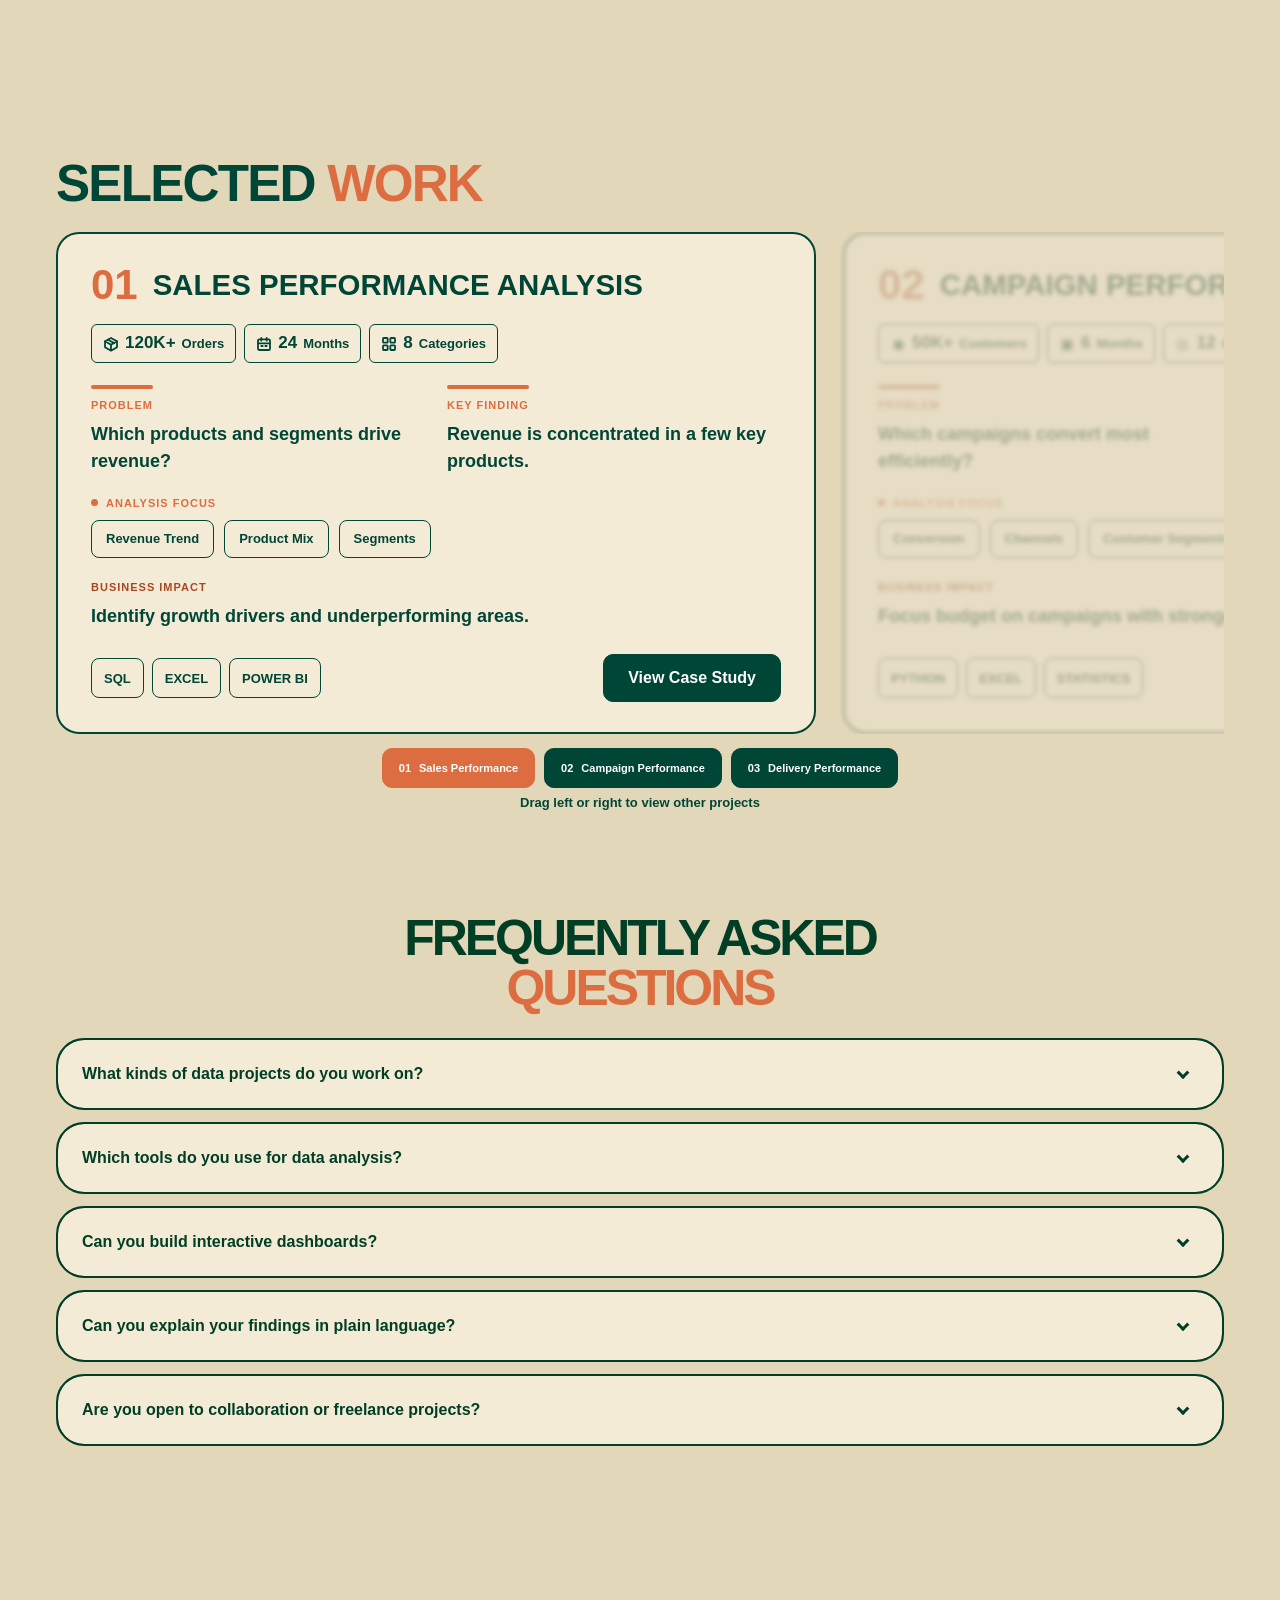
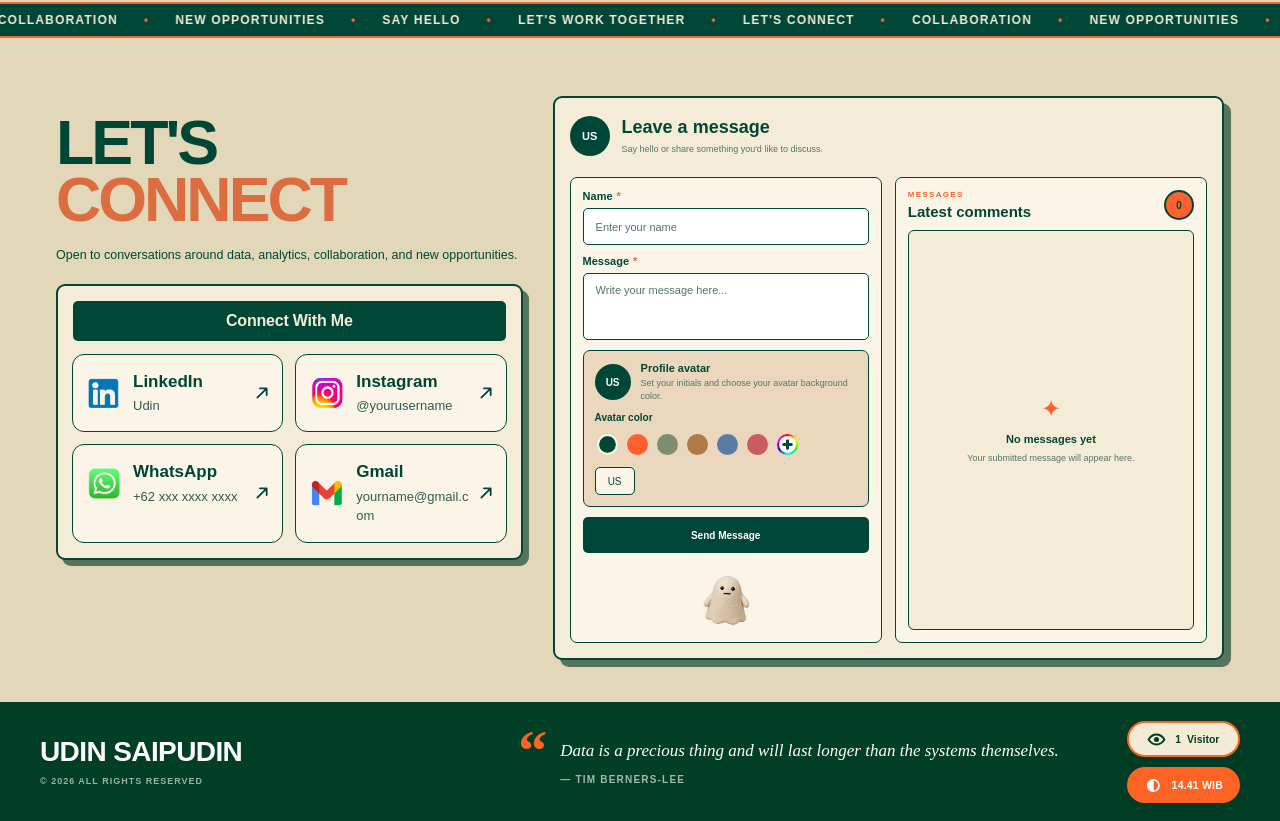
==== commit 59ae5f64: "1" ====
--- a/index.html
+++ b/index.html
@@ -262,7 +262,6 @@
   <link rel="stylesheet" href="css/color-picker.css?v=20261027">
   <link rel="stylesheet" href="css/mobile/compact-cards.css?v=20261027">
   <link rel="stylesheet" href="css/mobile/viewport.css?v=20261027">
-  <script src="js/mobile-viewport.js" defer></script>
   <script src="js/marquees.js" defer></script>
   <script src="js/certificates.js" defer></script>
 </head>
